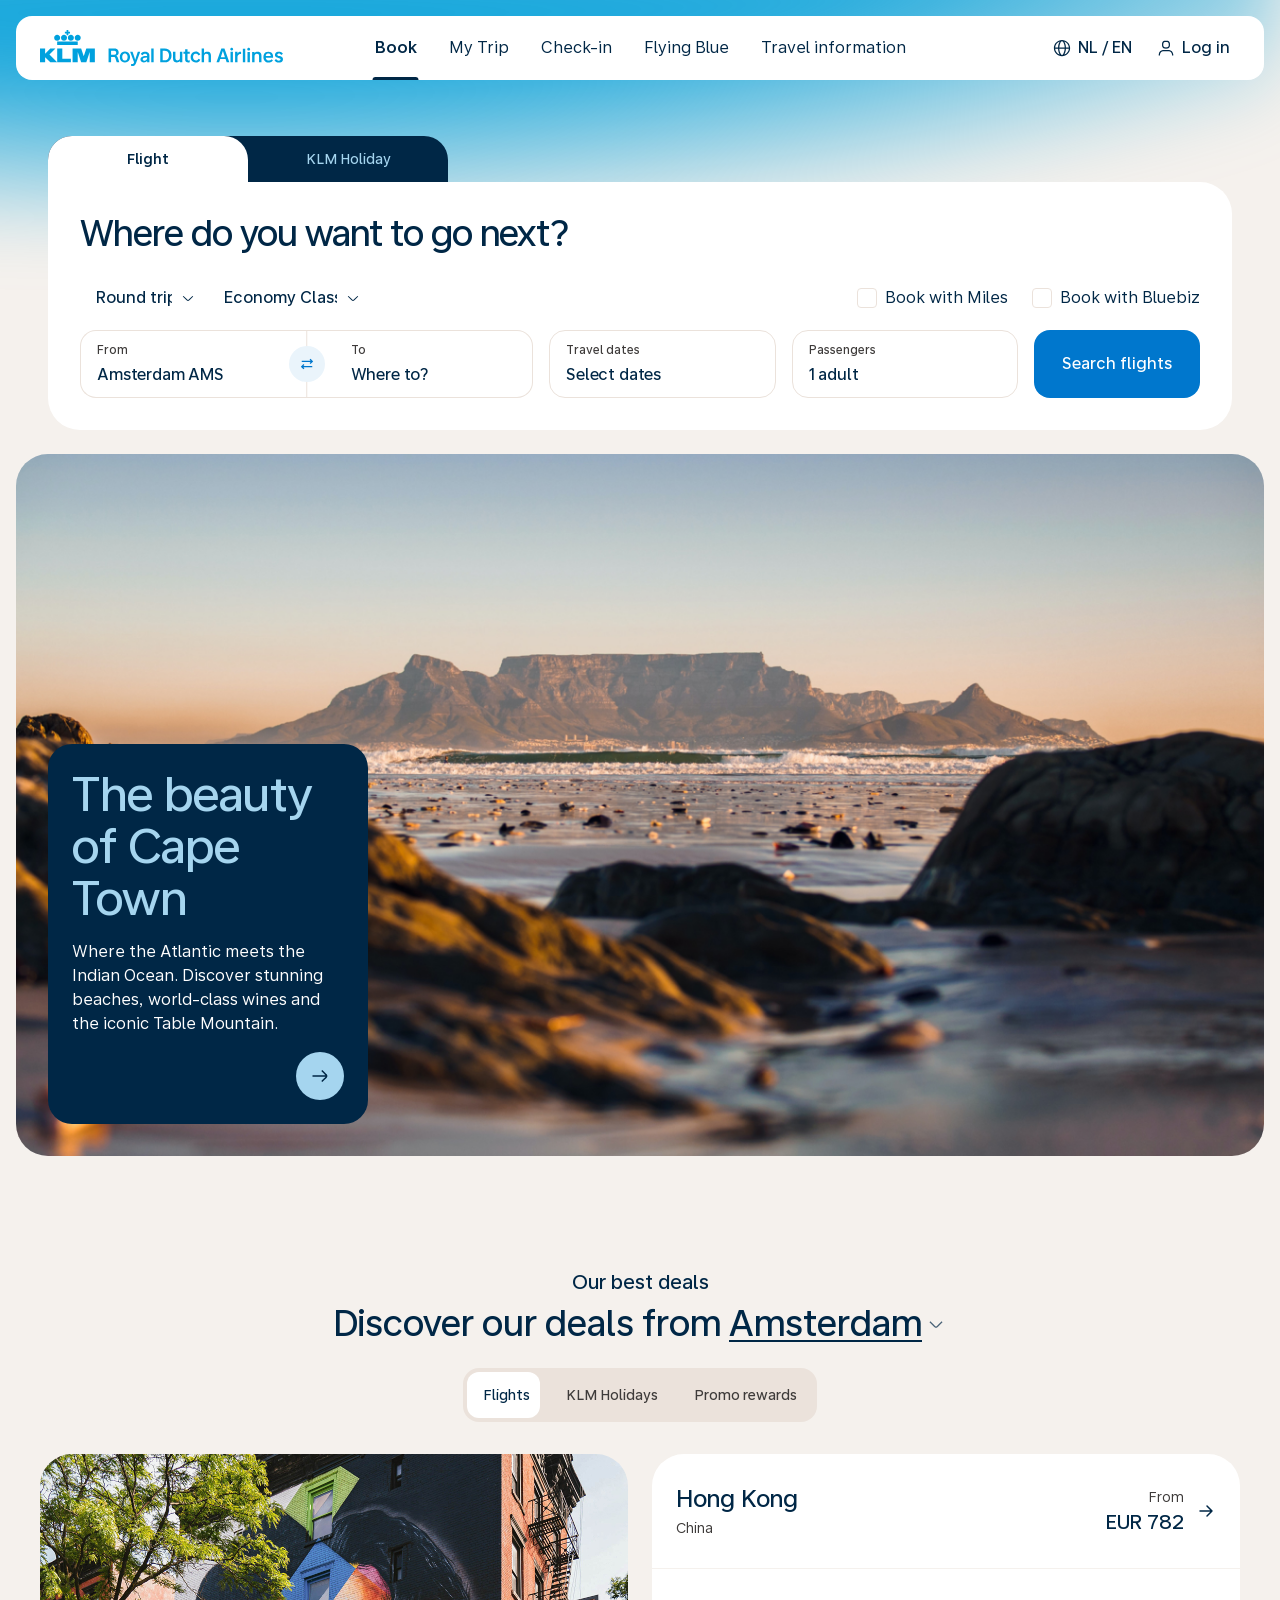
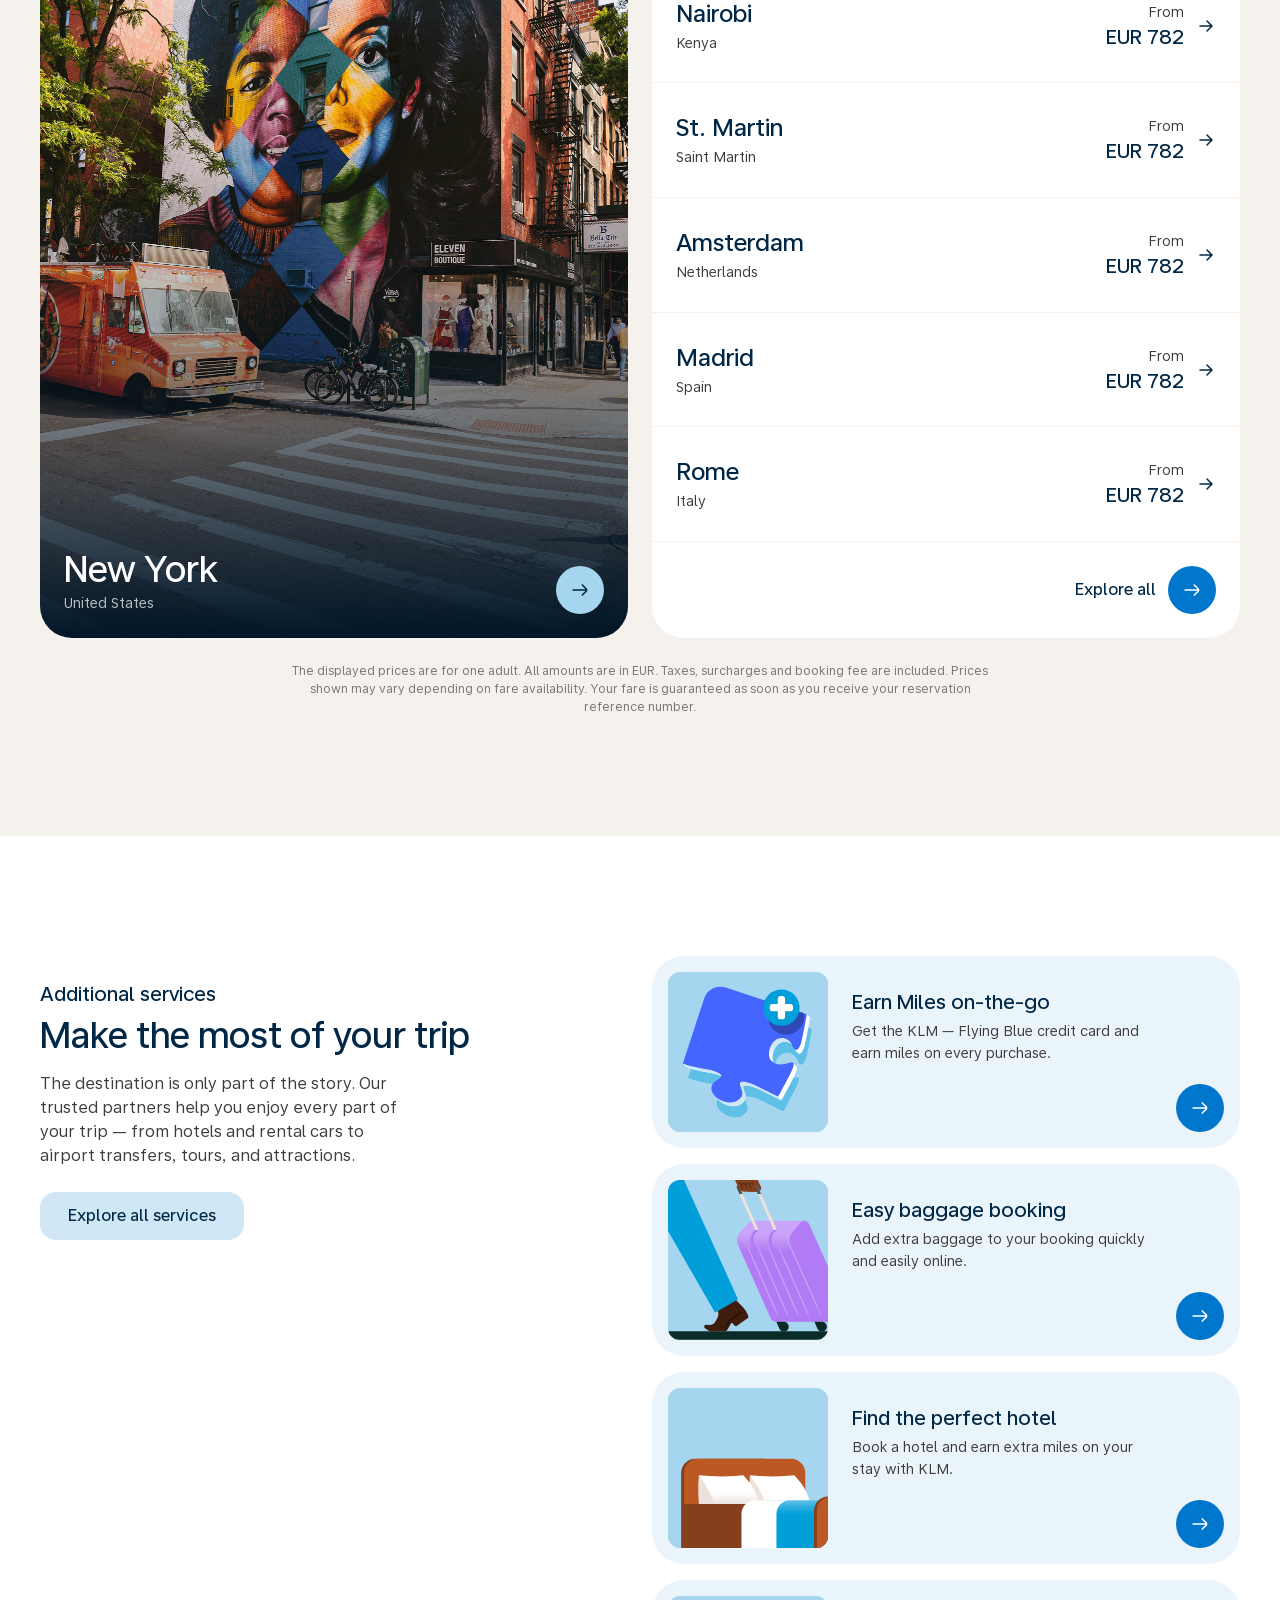
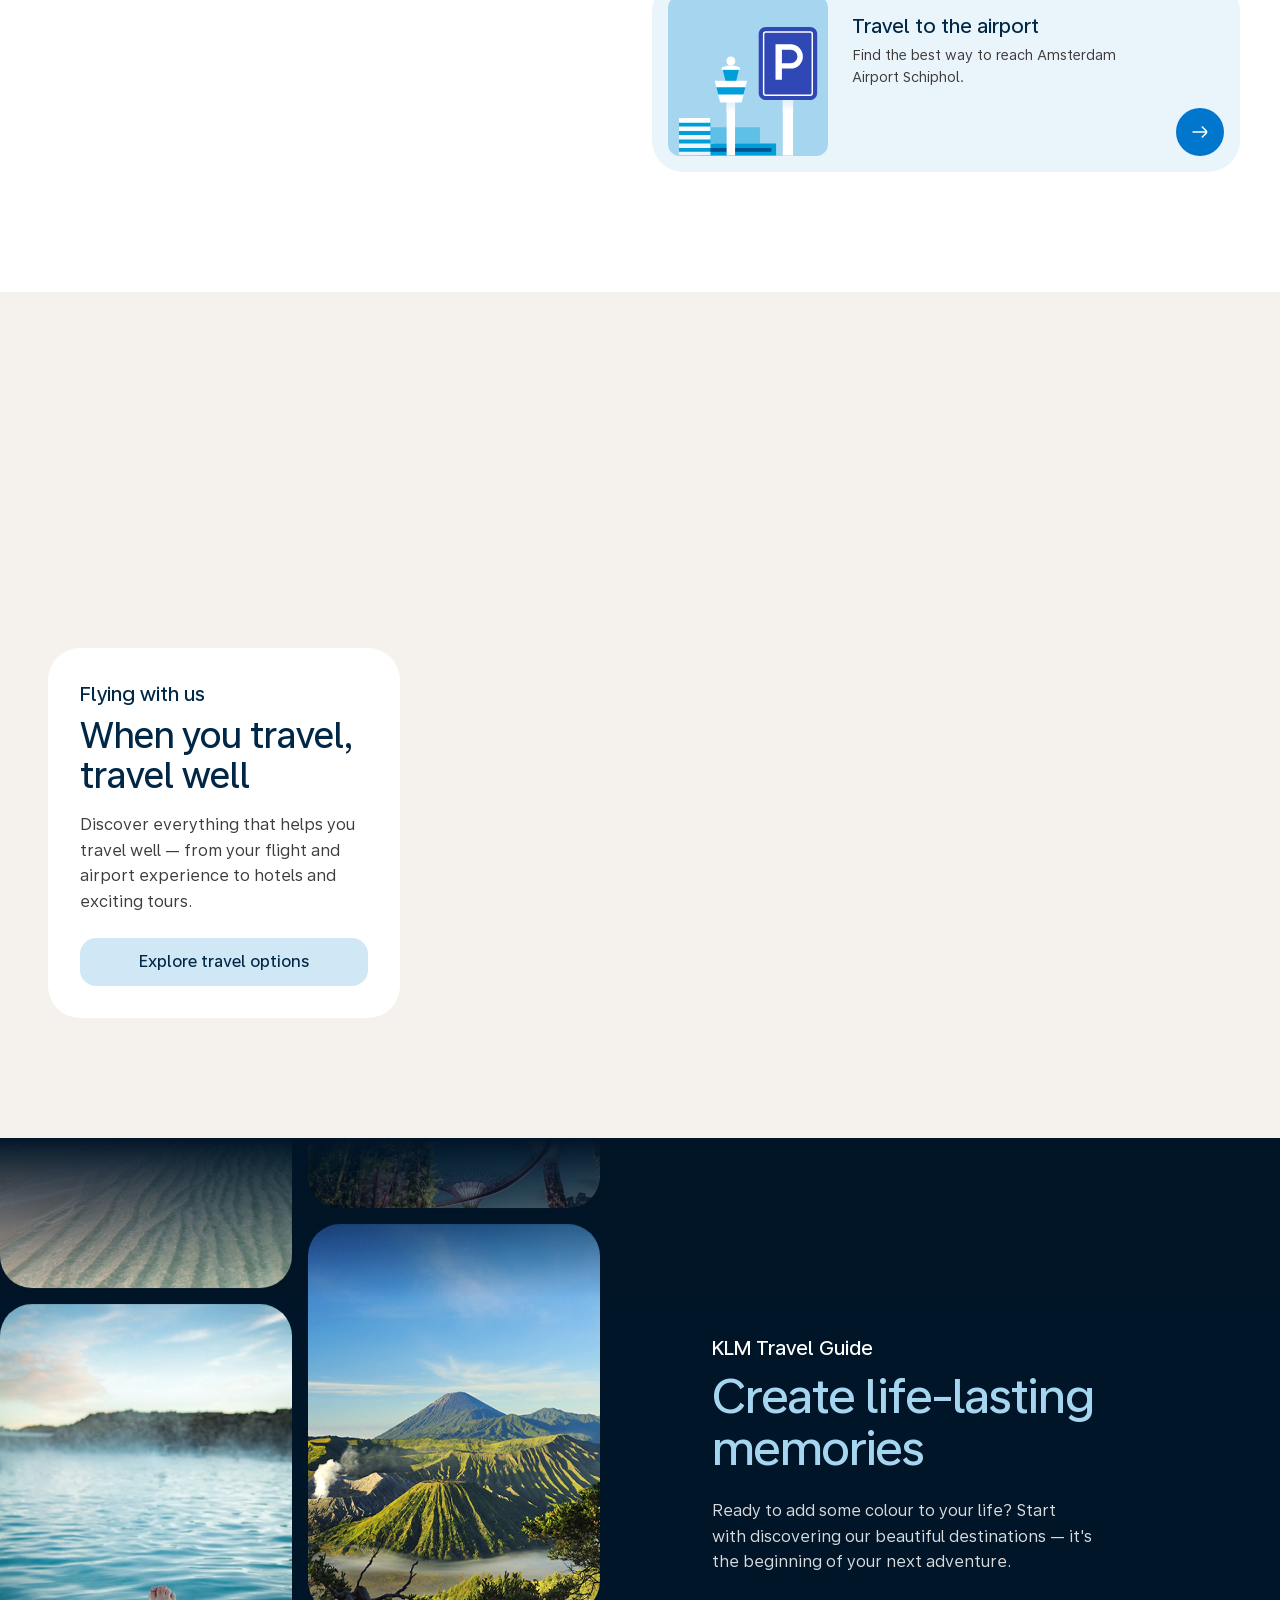
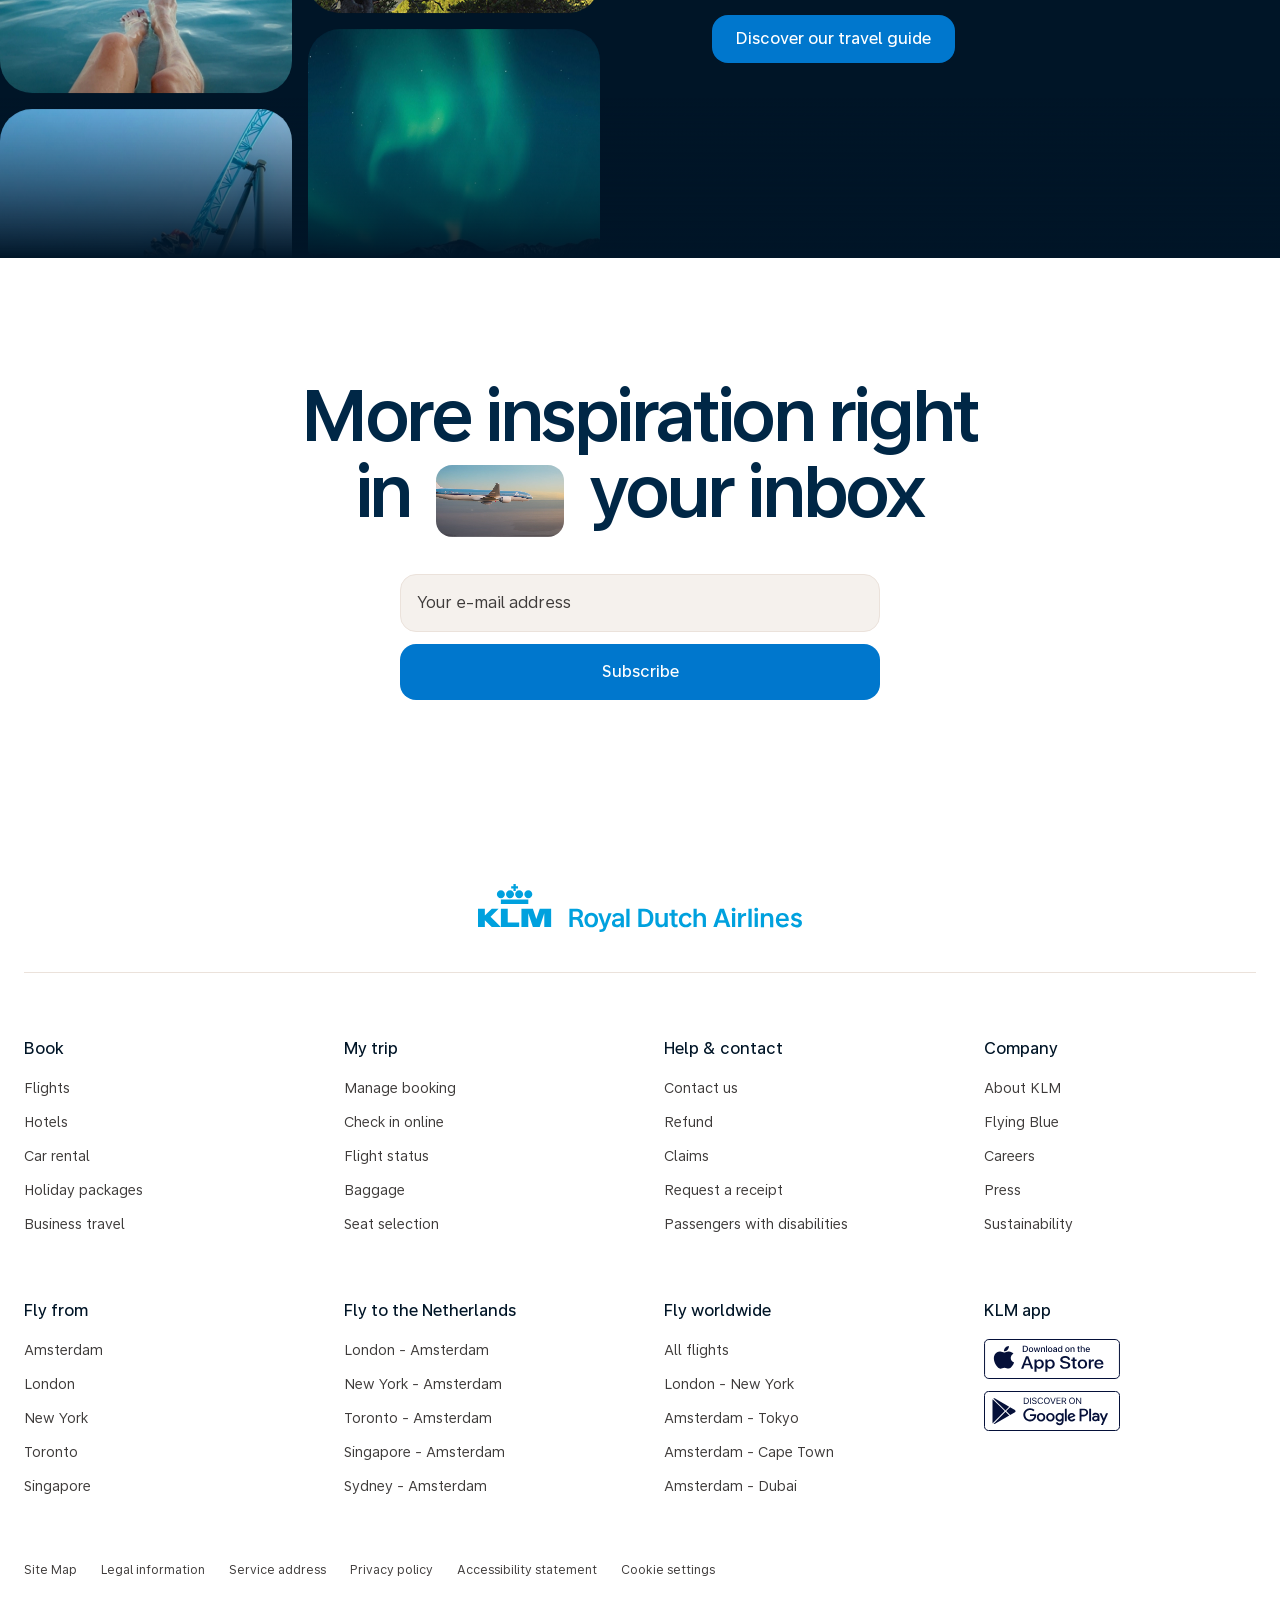
==== index.html @ 2bfa856c "Fix mirror span off-screen, footer blue-400 bottom border - Mirror span: add top:0 left:-9999px to p" ====
<!DOCTYPE html>
<html lang="en">
<head>
  <meta charset="UTF-8" />
  <meta name="viewport" content="width=device-width, initial-scale=1.0" />
  <title>KLM Royal Dutch Airlines — Official Site</title>
  <link rel="icon" type="image/svg+xml" href="assets/logo/logo-full.svg" />
  <link rel="stylesheet" href="brand.css" />
  <style>

    /* ─── Reset & base ──────────────────────────────── */

    *, *::before, *::after { box-sizing: border-box; margin: 0; padding: 0; }

    html { scroll-behavior: auto; }

    body {
      font-family: var(--font-text);
      background: var(--bg-default);
      color: var(--text-default);
      -webkit-font-smoothing: antialiased;
      overflow-x: hidden;
      opacity: 0;
      animation: body-in 0.4s cubic-bezier(0.16, 1, 0.3, 1) 0.1s forwards;
    }

    @keyframes body-in {
      from { opacity: 0; }
      to   { opacity: 1; }
    }

    img { display: block; max-width: 100%; }
    a   { color: inherit; text-decoration: none; }
    button { cursor: pointer; font-family: inherit; border: none; background: none; }
    ul { list-style: none; }

    /* ─── Motion tokens ────────────────────────────── */

    :root {
      --ease-expo:   cubic-bezier(0.16, 1, 0.3, 1);
      --ease-spring: cubic-bezier(0.34, 1.56, 0.64, 1);
      --ease-swift:  cubic-bezier(0.32, 0.72, 0, 1);
      /* Tokens not yet in brand.css cache */
      --radius-8: 8px;
      --surface-selected: var(--blue-800);
      --highlighted-title: var(--blue-200); /* brand.css cached stale value */
      --surface-action-alternative: var(--blue-100); /* = #D0E7F6 */
    }

    /* ─── Global corner shape ──────────────────────── */
    *, *::before, *::after {
      corner-shape: squircle;
    }

    /* ─── Sky gradient ─────────────────────────────── */

    body {
      position: relative;
    }

    .sky-gradient {
      background: radial-gradient(
        93.34% 152.28% at 32.08% -46.12%,
        #009FDA 0%,
        #009FDAdb 61.01%,
        #009FDA00 100%
      );
      -webkit-filter: blur(32px);
      filter: blur(32px);
      height: 289px;
      left: 40%;
      position: absolute;
      top: -60px;
      transform: translateX(-50%);
      width: 120vw;
      z-index: 0;
      pointer-events: none;
    }

    @media (max-width: 767px) {
      .sky-gradient {
        background: radial-gradient(
          94.13% 153.12% at 32.72% -46.96%,
          #009FDA 0%,
          #009FDAdb 61.01%,
          #009FDA00 100%
        );
        left: -12vw;
        top: -98px;
        width: 130vw;
        transform: none;
      }
    }

    /* ─── Navigation ───────────────────────────────── */

    .nav {
      position: fixed;
      top: 0;
      left: 0;
      right: 0;
      z-index: 100;
      padding: var(--space-16);
      pointer-events: none;
      transition: padding 0.5s var(--ease-expo);
    }

    .nav__pill {
      display: flex;
      align-items: stretch;
      background: var(--neutral-0);
      border-radius: var(--radius-16);
      padding: 0 var(--space-24);
      height: 64px;
      width: 100%;
      pointer-events: all;
      transition:
        border-radius  0.5s var(--ease-expo),
        padding        0.5s var(--ease-expo);
      transform: translateY(-8px);
      opacity: 0;
      animation: nav-in 1.15s var(--ease-expo) 0.2s forwards;
    }

    @keyframes nav-in {
      to { transform: translateY(0); opacity: 1; }
    }

    .nav--scrolled { padding: 0; }

    .nav--scrolled .nav__pill {
      border-radius: 0;
    }

    .nav__logo {
      display: flex;
      align-items: center;
      flex-shrink: 0;
      margin-right: var(--space-32);
    }

    .nav__logo img { height: 36px; width: auto; }

    .nav__links {
      display: flex;
      align-items: stretch;
      flex: 1;
      height: 100%;
    }

    @media (min-width: 1280px) {
      .nav__pill {
        position: relative;
      }
      .nav__links {
        position: absolute;
        left: 50%;
        transform: translateX(-50%);
        flex: unset;
        height: 100%;
      }
    }

    .nav__links > li {
      display: flex;
      align-items: stretch;
    }

    .nav__link {
      display: flex;
      align-items: center;
      padding: 0 16px;
      color: var(--text-default);
      font-family: var(--font-text);
      font-weight: 400;
      position: relative;
      white-space: nowrap;
      transition: color 0.15s;
    }

    .nav__link:hover { color: color-mix(in srgb, var(--text-default) 65%, transparent); }
    .nav__link--active:hover { opacity: 1; cursor: default; }

    .nav__link--active { font-weight: 700; }

    .nav__link--active::after {
      content: '';
      position: absolute;
      bottom: 0;
      left: 14px;
      right: 14px;
      height: 3px;
      background: var(--text-default);
      border-radius: var(--radius-12) var(--radius-12) 0 0;
    }

    .nav__actions {
      display: flex;
      align-items: center;
      gap: var(--space-4);
      margin-left: auto;
      flex-shrink: 0;
    }

    .nav__meta,
    .nav__cta {
      display: flex;
      align-items: center;
      gap: 6px;
      padding: 8px 10px;
      color: var(--text-default);
      border-radius: var(--radius-12);
      transition: background 0.15s;
      white-space: nowrap;
      font-family: var(--font-text);
    }

    .nav__meta:hover { background: var(--surface-highlight); }
    .nav__cta { cursor: pointer; border: none; background: none; }
    .nav__cta:hover,
    .nav__account.is-open .nav__cta { background: var(--surface-highlight); }

    .nav__icon-btn {
      display: flex;
      align-items: center;
      justify-content: center;
      width: 40px;
      height: 40px;
      color: var(--text-default);
      border-radius: var(--radius-12);
      border: none;
      background: none;
      cursor: pointer;
      flex-shrink: 0;
      transition: background 0.15s;
    }

    .nav__icon-btn:hover { background: var(--surface-highlight); }

    .nav__icon-btn img,
    .nav__meta img,
    .nav__cta img { width: 20px; height: 20px; flex-shrink: 0; }

    /* ─── Account dropdown ──────────────────────────── */

    .nav__account { position: relative; }

    .nav__account-dropdown {
      position: absolute;
      top: calc(100% + 8px);
      right: 0;
      width: 280px;
      background: var(--neutral-0);
      border-radius: var(--radius-16);
      border: 1.5px solid color-mix(in srgb, var(--blue-900) 8%, transparent);
      box-shadow: none;
      z-index: 200;
      overflow: hidden;
      opacity: 0;
      transform: translateY(-6px) scale(0.97);
      transform-origin: top right;
      pointer-events: none;
      transition: opacity 0.2s ease-out, transform 0.32s var(--ease-expo);
    }

    .nav__account.is-open .nav__account-dropdown {
      opacity: 1;
      transform: translateY(0) scale(1);
      pointer-events: auto;
    }

    .nav__account-list {
      list-style: none;
      padding: var(--space-8) 0;
      margin: 0;
    }

    .nav__account-link {
      display: block;
      padding: 11px var(--space-24);
      color: var(--text-default);
      text-decoration: none;
      font-family: var(--font-text);
      opacity: 0;
      transform: translateY(6px);
      transition: opacity 0.22s ease-out, transform 0.32s var(--ease-expo), color 0.15s, background 0.15s;
    }

    .nav__account-link:hover {
      color: var(--colour-active);
      background: var(--surface-highlight);
    }

    .nav__account.is-open .nav__account-list li:nth-child(1) .nav__account-link { opacity: 1; transform: none; transition-delay: 0.04s; }
    .nav__account.is-open .nav__account-list li:nth-child(2) .nav__account-link { opacity: 1; transform: none; transition-delay: 0.07s; }
    .nav__account.is-open .nav__account-list li:nth-child(3) .nav__account-link { opacity: 1; transform: none; transition-delay: 0.10s; }
    .nav__account.is-open .nav__account-list li:nth-child(4) .nav__account-link { opacity: 1; transform: none; transition-delay: 0.13s; }

    .nav__account-actions {
      padding: var(--space-16) var(--space-24) var(--space-24);
      border-top: 1.5px solid var(--divider-light);
      display: flex;
      flex-direction: column;
      gap: var(--space-12);
      opacity: 0;
      transform: translateY(6px);
      transition: opacity 0.22s ease-out 0.16s, transform 0.32s var(--ease-expo) 0.16s;
    }

    .nav__account.is-open .nav__account-actions {
      opacity: 1;
      transform: none;
    }

    .nav__account-actions .btn--primary { width: 100%; justify-content: center; }

    .nav__account-signup {
      color: var(--text-alternative);
      text-align: center;
      font-family: var(--font-text);
    }

    .nav__account-signup-link {
      display: inline-flex;
      align-items: center;
      gap: 4px;
      color: var(--colour-active);
      text-decoration: underline;
      text-underline-offset: 2px;
      transition: opacity 0.15s;
    }

    .nav__account-signup-link:hover { opacity: 0.7; }

    /* ─── Hamburger & mobile menu ──────────────────── */

    .nav__hamburger {
      display: none;
      flex-direction: column;
      align-items: center;
      justify-content: center;
      gap: 5px;
      width: 36px;
      height: 36px;
      border-radius: var(--radius-12);
      padding: 0;
      flex-shrink: 0;
      background: transparent;
      border: none;
      cursor: pointer;
      transition: background 0.2s;
      margin-left: 4px;
    }

    .nav__hamburger:hover { background: var(--surface-highlight); }

    .nav__hamburger-line {
      display: block;
      width: 18px;
      height: 1.5px;
      background: var(--text-default);
      border-radius: 1px;
      transform-origin: center;
      transition: transform 0.35s var(--ease-expo), opacity 0.2s;
    }

    .nav__hamburger.is-open .nav__hamburger-line:first-child {
      transform: translateY(3.25px) rotate(45deg);
    }
    .nav__hamburger.is-open .nav__hamburger-line:last-child {
      transform: translateY(-3.25px) rotate(-45deg);
    }

    .mobile-menu {
      position: fixed;
      inset: 0;
      z-index: 99;
      background: linear-gradient(155deg, var(--blue-700) 0%, var(--blue-900) 80%);
      padding: 72px var(--space-24) var(--space-40);
      display: flex;
      flex-direction: column;
      opacity: 0;
      transform: translateY(-8px);
      pointer-events: none;
      transition: opacity 0.3s var(--ease-expo), transform 0.3s var(--ease-expo);
    }

    .mobile-menu.is-open {
      opacity: 1;
      transform: translateY(0);
      pointer-events: all;
    }

    .mobile-menu__links {
      flex: 1;
      display: flex;
      flex-direction: column;
      justify-content: center;
      gap: 0;
    }

    .mobile-menu__link {
      display: flex;
      align-items: center;
      justify-content: space-between;
      padding: 20px 0;
      border-bottom: 1.5px solid color-mix(in srgb, var(--neutral-0) 10%, transparent);
      color: var(--text-contrast);
      font-family: var(--font-display);
      font-size: var(--headline-m-size);
      line-height: var(--headline-m-lh);
      font-weight: 500;
      opacity: 0;
      transform: translateY(12px);
      transition:
        opacity 0.4s var(--ease-expo),
        transform 0.4s var(--ease-expo),
        color 0.15s;
      transition-delay: var(--d, 0s);
    }

    .mobile-menu__link svg { width: 20px; height: 20px; color: var(--neutral-0); flex-shrink: 0; }

    .mobile-menu.is-open .mobile-menu__link {
      opacity: 1;
      transform: translateY(0);
    }

    .mobile-menu__link:hover { color: color-mix(in srgb, var(--neutral-0) 70%, transparent); }

    .mobile-menu__footer {
      display: flex;
      align-items: center;
      padding-top: var(--space-24);
      border-top: 1.5px solid color-mix(in srgb, var(--neutral-0) 10%, transparent);
      opacity: 0;
      transition: opacity 0.35s var(--ease-expo) 0.32s;
    }

    .mobile-menu.is-open .mobile-menu__footer { opacity: 1; }

    .mobile-menu__lang {
      display: flex;
      align-items: center;
      gap: 8px;
      color: var(--text-contrast);
      font-family: var(--font-text);
      font-size: var(--body-m-size);
      line-height: var(--body-m-lh);
      font-weight: 500;
    }

    @media (max-width: 959px) {
      .nav { padding: 0; }
      .nav__pill {
        border-radius: 0;
        box-shadow: none;
        padding: 0 8px 0 16px;
      }
      .nav__links { display: none; }
      .nav__hamburger { display: flex; }
      .nav__meta { display: none; }
      .nav__cta span { display: none; }
      .nav__cta { padding: 8px; gap: 0; }
      .nav__actions { gap: 4px; }
      .nav__hamburger { margin-left: 0; }
    }

    /* ─── Nav: two-row layout (960–1279px) ────────── */

    @media (min-width: 960px) and (max-width: 1279px) {
      .nav__pill {
        flex-wrap: wrap;
        height: auto;
        padding: var(--space-8) var(--space-24) 0;
        row-gap: 0;
      }
      .nav__logo { order: 1; height: 48px; }
      .nav__actions { order: 2; height: 48px; }
      .nav__links {
        order: 3;
        flex-basis: 100%;
        height: 56px;
      }
      .nav__link { padding: var(--space-8) 16px; }
    }

    /* ─── Scroll reveal system ──────────────────────── */

    .reveal {
      transition:
        opacity  0.9s var(--ease-expo),
        transform 0.9s var(--ease-expo),
        filter   0.6s var(--ease-expo);
      transition-delay: var(--d, 0s);
      will-change: transform, opacity;
    }

    .reveal.is-visible {
      opacity: 1;
      transform: translateY(0);
      filter: blur(0);
    }

    @media (prefers-reduced-motion: no-preference) {
      .reveal:not(.is-visible) {
        opacity: 0;
        transform: translateY(32px);
        filter: blur(4px);
      }
    }

    /* ─── Search hero section ───────────────────────── */
    /* Nav is 64px tall + 16px top padding = 80px to bottom of pill.
       Desktop: 56px gap below nav → total offset = 136px.
       Mobile:  nav has no padding (full-width, flush), so just 64px.        */

    .search-hero {
      padding-top: 136px;   /* nav bottom (80px) + 56px gap */
      padding-bottom: 0;
      padding-left: 48px;
      padding-right: 48px;
    }

    .search-hero__inner {
      max-width: 1320px;
      margin: 0 auto;
    }

    @media (min-width: 960px) and (max-width: 1279px) {
      .search-hero {
        padding-top: 160px;  /* 2-row nav (136px) + 24px gap */
        padding-left: var(--space-16);
        padding-right: var(--space-16);
      }
    }

    @media (max-width: 959px) {
      .search-hero {
        padding-top: calc(64px + var(--space-16));  /* mobile nav height + 16px gap */
        padding-bottom: 0;
        padding-left: var(--space-16);
        padding-right: var(--space-16);
      }
    }

    /* ─── Search widget ─────────────────────────────── */

    .search {
      background: var(--neutral-0);
      border-radius: var(--radius-32);
      padding: var(--space-32) var(--space-32) var(--space-32);
      width: 100%;
      opacity: 0;
      transform: translateY(10px);
      animation: search-in 0.8s var(--ease-expo) 0.3s forwards;
    }

    @keyframes search-in {
      from { opacity: 0; transform: translateY(10px); }
      to   { opacity: 1; transform: translateY(0); }
    }

    .search__heading {
      color: var(--text-default);
      letter-spacing: -0.02em;
      margin-bottom: var(--space-24);
    }

    @media (max-width: 959px) {
      .search {
        border-radius: 0;
        padding: var(--space-24) var(--space-16);
      }
      .search__heading {
        font-size: var(--headline-l-size);
        line-height: var(--headline-l-lh);
      }
    }

    /* ── Pill tabs ───────────────────────────────── */

    /* ── Search top row (tabs + checkboxes) ────── */
    .search__top {
      display: flex;
      align-items: center;
      justify-content: space-between;
      margin-bottom: var(--space-24);
    }

    /* ── Booking option checkboxes ──────────────── */
    .search__options {
      display: flex;
      align-items: center;
      gap: var(--space-24);
    }

    /* Mobile version hidden on desktop */
    .search__options--mobile { display: none; }

    .search__checkbox-label {
      display: flex;
      align-items: center;
      gap: var(--space-8);
      cursor: pointer;
      font-family: var(--font-text);
      font-size: var(--body-m-size);
      line-height: var(--body-m-lh);
      font-weight: 400;
      color: var(--text-default);
      user-select: none;
      white-space: nowrap;
    }

    .search__checkbox-wrap {
      position: relative;
      display: flex;
      align-items: center;
      justify-content: center;
      width: 20px;
      height: 20px;
      flex-shrink: 0;
    }

    .search__checkbox {
      position: absolute;
      inset: 0;
      opacity: 0;
      cursor: pointer;
      width: 100%;
      height: 100%;
      margin: 0;
      z-index: 1;
    }

    .search__checkbox-box {
      display: block;
      width: 20px;
      height: 20px;
      border-radius: 4px;
      border: 1.5px solid var(--border-default);
      background: transparent;
      transition: border-color 0.15s var(--ease-expo), background 0.15s var(--ease-expo);
      pointer-events: none;
    }

    .search__checkbox:hover + .search__checkbox-box {
      border-color: var(--border-contrast);
    }

    .search__checkbox:checked + .search__checkbox-box {
      background: var(--colour-active);
      border-color: var(--colour-active);
      background-image: url("data:image/svg+xml,%3Csvg viewBox='0 0 12 10' fill='none' xmlns='http://www.w3.org/2000/svg'%3E%3Cpath d='M1 5l3.5 3.5L11 1' stroke='white' stroke-width='1.5' stroke-linecap='round' stroke-linejoin='round'/%3E%3C/svg%3E");
      background-repeat: no-repeat;
      background-position: center;
      background-size: 12px 10px;
    }

    .search__tabs {
      display: flex;
      gap: var(--space-4);
      background: var(--bg-default);
      border-radius: var(--radius-16);
      padding: 4px;
      width: fit-content;
      position: relative;
    }

    /* Sliding indicator — positioned by JS */
    .search__tabs-indicator {
      position: absolute;
      top: 4px;
      left: 0;
      height: calc(100% - 8px);
      border-radius: var(--radius-12);
      background: var(--surface-selected);
      pointer-events: none;
      transition: transform 0.35s var(--ease-expo), width 0.35s var(--ease-expo);
      will-change: transform, width;
    }

    .search__tab {
      display: inline-flex;
      align-items: center;
      padding: var(--space-12) var(--space-16);
      border-radius: var(--radius-12);
      font-family: var(--font-text);
      font-size: var(--body-s-size);
      line-height: var(--body-s-lh);
      font-weight: 500;
      color: var(--text-alternative);
      background: transparent;
      border: none;
      cursor: pointer;
      position: relative; /* sits above indicator */
      z-index: 1;
      transition: color 0.25s var(--ease-expo);
      white-space: nowrap;
    }

    .search__tab--active {
      color: var(--text-contrast);
    }

    .search__tab:not(.search__tab--active):hover {
      color: var(--text-default);
    }

    /* ── Fields row ──────────────────────────────── */

    .search__fields {
      display: grid;
      /* Route group | Travel class | Travel dates | Button */
      grid-template-columns: 2fr 1fr 1fr auto;
      gap: var(--space-16);
      align-items: stretch;
    }

    /* ── From / To route group ─────────────────────── */
    .search__route {
      position: relative;
      display: flex;
      align-items: stretch;
    }

    .search__field {
      display: flex;
      flex-direction: column;
      justify-content: center;
      gap: 4px;
      padding: 10px var(--space-16);
      border: 1.5px solid var(--border-default);
      border-radius: var(--radius-16);
      cursor: pointer;
      transition: border-color 0.2s var(--ease-expo);
      flex: 1;
      min-width: 0;
    }

    /* From field — radius on left only, no right border */
    .search__field--from {
      border-radius: var(--radius-16) 0 0 var(--radius-16);
      border-right: none;
      padding-right: 44px;
    }

    /* To field — radius on right only, no left border */
    .search__field--to {
      border-radius: 0 var(--radius-16) var(--radius-16) 0;
      border-left: none;
      padding-left: 44px;
    }

    /* Single divider between From and To */
    .search__route::after {
      content: '';
      position: absolute;
      left: 50%;
      top: 0;
      bottom: 0;
      width: 1.5px;
      background: var(--border-default);
      transform: translateX(-50%);
      pointer-events: none;
      z-index: 1;
      transition: background 0.15s var(--ease-expo);
    }

    /* Divider follows hover border colour */
    .search__route:has(.search__field:hover)::after {
      background: var(--border-contrast);
    }

    .search__field:hover {
      border-color: var(--border-contrast);
    }

    .search__field:focus-within,
    .search__field:focus {
      outline: none;
      border-color: var(--border-active);
    }

    /* is-active needs to beat :hover specificity (0,2,1) */
    .search__fields .search__field.is-active {
      outline: none;
      border-color: var(--border-active);
    }

    /* Restore the hidden adjacent border when active, so all 4 sides turn blue */
    .search__fields .search__field--from.is-active {
      border-right: 1.5px solid var(--border-active);
    }
    .search__fields .search__field--to.is-active {
      border-left: 1.5px solid var(--border-active);
    }

    /* Hide the single divider line while a field is active */
    .search__route:has(.is-active)::after {
      display: none;
    }

    .search__label {
      color: var(--text-alternative);
      font-family: var(--font-text);
      font-size: var(--label-m-size);
      line-height: var(--label-m-lh);
      font-weight: 500;
    }

    .search__value {
      color: var(--text-default);
      font-family: var(--font-text);
      font-size: var(--body-m-size);
      line-height: var(--body-m-lh);
      font-weight: 500;
      letter-spacing: -0.01em;
      white-space: nowrap;
      overflow: hidden;
      text-overflow: ellipsis;
    }

    /* Swap button — absolutely centred at the From/To seam */
    .search__swap {
      position: absolute;
      left: 50%;
      top: 50%;
      transform: translate(-50%, -50%);
      z-index: 2;
      width: 36px;
      height: 36px;
      border-radius: 9999px;
      corner-shape: round;
      background: var(--surface-highlight);
      border: none;
      display: flex;
      align-items: center;
      justify-content: center;
      flex-shrink: 0;
      transition: background 0.2s;
    }

    .search__swap:hover { background: var(--surface-highlight-emphasis); }

    .search__swap svg {
      width: 14px;
      height: 14px;
      color: var(--colour-active);
      transition: transform 0.7s cubic-bezier(0.33, 1, 0.68, 1);
    }

    .search__swap:hover svg { transform: rotate(180deg); }

    /* ── Search button ───────────────────────────── */

    .btn--search-klm {
      display: inline-flex;
      align-items: center;
      justify-content: center;
      gap: var(--space-8);
      padding: 0 var(--space-28, 28px);
      height: 100%;
      background: var(--colour-active);
      color: var(--neutral-0);
      border-radius: var(--radius-16);
      font-family: var(--font-text);
      font-size: var(--body-m-size);
      line-height: var(--body-m-lh);
      font-weight: 500;
      border: none;
      cursor: pointer;
      white-space: nowrap;
      align-self: stretch;
      flex-shrink: 0;
      transition: background 0.2s var(--ease-expo), transform 0.15s;
    }

    .btn--search-klm:hover {
      background: var(--blue-600);
    }

    .btn--alternative {
      background: var(--surface-action-alternative);
      color: var(--text-default);
    }

    @media (hover: hover) and (pointer: fine) {
      .btn--alternative:hover { background: var(--surface-action-alternative); filter: brightness(0.95); }
    }

    @media (hover: hover) and (pointer: fine) {
      .btn--search-klm:active { transform: scale(0.98); }
    }

    /* ─── Responsive: search ────────────────────────── */
    /* Below 720px — single column, all fields stacked vertically.
       Above 720px — single row (all fields + button in one line).
       No intermediate two-row layout. Same pattern as Air France.            */

    @media (max-width: 959px) {
      .search__fields {
        grid-template-columns: 1fr;
      }

      /* Route group stacks vertically with same gap as other fields */
      .search__route {
        flex-direction: column;
        gap: var(--space-16);
      }

      /* Restore full radii, borders and normal padding on mobile */
      .search__field--from,
      .search__field--to {
        border-radius: var(--radius-16);
        border: 1.5px solid var(--border-default);
        padding: 10px var(--space-16);
      }

      /* Hide the divider line on mobile */
      .search__route::after { display: none; }

      /* Hide swap on mobile */
      .search__swap { display: none; }

      /* Button fills the full card width when stacked */
      .btn--search-klm {
        min-height: 52px;
        width: 100%;
      }

      /* Hide desktop checkboxes, show mobile ones */
      .search__top .search__options { display: none; }
      .search__options--mobile {
        display: flex;
        flex-wrap: wrap;
        gap: var(--space-16) var(--space-24);
        padding-top: var(--space-16);
      }
    }

    /* ─── Image block ───────────────────────────────── */

    .image-block {
      padding: 0 48px var(--space-56);
      margin-top: var(--space-24);
      opacity: 0;
      animation: search-in 0.8s var(--ease-expo) 0.55s forwards;
    }

    .image-block__inner {
      max-width: 1320px;
      margin: 0 auto;
    }

    /* 960–1319px: match nav/search edge spacing */
    @media (min-width: 960px) and (max-width: 1319px) {
      .image-block {
        padding-left: var(--space-16);
        padding-right: var(--space-16);
      }
    }

    /* Mobile */
    @media (max-width: 959px) {
      .image-block {
        padding: 0 var(--space-16) var(--space-32);
      }
    }

    .image-block__card {
      position: relative;
      border-radius: var(--radius-32);
      overflow: hidden;
    }

    @media (max-width: 959px) {
      .image-block__card {
        border-radius: var(--radius-32);
        overflow: visible;
        display: flex;
        flex-direction: column;
      }
    }

    @keyframes img-breathe {
      0%, 100% { transform: scale(1); }
      50%       { transform: scale(1.04); }
    }

    .image-block__img {
      display: block;
      width: 100%;
      aspect-ratio: 16 / 9;
      object-fit: cover;
      animation: img-breathe 12s ease-in-out infinite;
      transform-origin: center center;
    }

    @media (prefers-reduced-motion: reduce) {
      .image-block__img { animation: none; }
    }

    @media (max-width: 959px) {
      .image-block__img {
        border-radius: var(--radius-32);
        flex-shrink: 0;
        aspect-ratio: 4 / 3;
      }
    }

    @media (min-width: 720px) and (max-width: 959px) {
      .image-block__img {
        aspect-ratio: 16 / 9;
      }
    }

    .image-block__content {
      position: absolute;
      bottom: var(--space-32);
      left: var(--space-32);
      background: var(--surface-contrast);
      border-radius: var(--radius-24);
      padding: var(--space-24);
      padding-bottom: calc(var(--space-24) + 48px + var(--space-16));
      max-width: 320px;
      display: flex;
      flex-direction: column;
      gap: var(--space-16);
      cursor: pointer;
    }

    @media (max-width: 959px) {
      .image-block__content {
        position: relative;
        left: auto;
        right: auto;
        bottom: auto;
        max-width: none;
        border-radius: var(--radius-24);
        margin-top: -96px;
        margin-left: var(--space-16);
        margin-right: var(--space-16);
        z-index: 1;
      }
    }

    .image-block__label {
      font-family: var(--font-display);
      font-size: var(--headline-s-size);
      line-height: var(--headline-s-lh);
      font-weight: 500;
      color: var(--text-contrast);
      opacity: 0.7;
    }

    .image-block__title {
      font-family: var(--font-display);
      font-size: var(--headline-xl-size);
      line-height: var(--headline-xl-lh);
      font-weight: 500;
      color: var(--highlighted-title);
    }

    .image-block__body {
      font-family: var(--font-text);
      font-size: var(--body-m-size);
      line-height: var(--body-m-lh);
      font-weight: 400;
      color: var(--text-contrast);
    }

    .image-block__cta {
      position: absolute;
      bottom: var(--space-24);
      right: var(--space-24);
      display: inline-flex;
      align-items: center;
      justify-content: center;
      width: 48px;
      height: 48px;
      border-radius: 9999px;
      corner-shape: round;
      background: var(--blue-200);
      border: none;
      padding: 0;
      cursor: pointer;
      flex-shrink: 0;
      overflow: hidden;
      transition: background 0.2s var(--ease-expo), transform 0.2s var(--ease-expo);
    }

    .image-block__cta:active {
      transform: scale(0.96);
    }

    /* ─── Latest offering section ───────────────────── */

    .offerings {
      padding: var(--space-56) 48px var(--space-xl-section);
    }

    .offerings__inner {
      max-width: 1200px;
      margin: 0 auto;
    }

    /* 960–1319px: match nav/search edge spacing */
    @media (min-width: 960px) and (max-width: 1319px) {
      .offerings { padding-left: var(--space-16); padding-right: var(--space-16); }
    }

    @media (max-width: 959px) {
      .offerings { padding-left: var(--space-16); padding-right: var(--space-16); }
    }

    .offerings__header {
      text-align: center;
      margin-bottom: var(--space-32);
      display: flex;
      flex-direction: column;
      align-items: center;
      gap: var(--space-24);
    }

    .offerings__tabs {
      background: var(--warm-grey-100);
    }

    /* ── Inline city custom select in offerings heading ── */
    .city-select {
      display: inline-flex;
      align-items: center;
      gap: 4px;
      position: relative;
      cursor: pointer;
      white-space: nowrap;
      color: var(--text-default);
      border-radius: var(--radius-8);
      transition: color 0.15s;
    }

    .city-select__label {
      font-family: var(--font-display);
      font-size: var(--headline-l-size);
      line-height: var(--headline-l-lh);
      font-weight: 500;
      text-decoration: underline;
      text-decoration-style: solid;
      text-decoration-thickness: 1.5px;
      text-underline-offset: 4px;
    }

    .city-select__chevron {
      flex-shrink: 0;
      opacity: 0.7;
      transition: transform 0.25s var(--ease-expo), opacity 0.15s;
    }

    .city-select:hover { color: var(--text-default); }
    .city-select:hover .city-select__chevron { opacity: 1; }

    .city-select[aria-expanded="true"] .city-select__chevron {
      transform: rotate(180deg);
    }

    /* Dropdown menu */
    .city-select__menu {
      display: none;
      position: absolute;
      top: calc(100% + 8px);
      left: 0;
      min-width: 180px;
      background: var(--neutral-0);
      border: 1.5px solid color-mix(in srgb, var(--blue-900) 8%, transparent);
      border-radius: var(--radius-16);
      padding: var(--space-8);
      list-style: none;
      box-shadow: none;
      z-index: 100;
      transform-origin: top left;
    }

    .city-select[aria-expanded="true"] .city-select__menu {
      display: block;
      animation: city-menu-in 0.2s var(--ease-expo) both;
    }

    @keyframes city-menu-in {
      from { opacity: 0; transform: scale(0.95) translateY(-4px); }
      to   { opacity: 1; transform: scale(1) translateY(0); }
    }

    .city-select__menu { text-align: left; }

    .city-select__option {
      font-family: var(--font-text);
      font-size: var(--body-m-size);
      line-height: var(--body-m-lh);
      font-weight: 400;
      color: var(--text-default);
      padding: var(--space-8) var(--space-12);
      border-radius: var(--radius-8);
      cursor: pointer;
      transition: background 0.12s;
    }

    .city-select__option:hover {
      background: var(--bg-alternative);
    }

    .city-select__option--selected {
      font-weight: 500;
      color: var(--colour-active);
    }
    .offerings__tabs .search__tabs-indicator {
      background: var(--neutral-0);
    }
    .offerings__tabs .search__tab--active {
      color: var(--text-default);
    }

    /* Shared eyebrow + title group */
    .section-heading {
      display: flex;
      flex-direction: column;
      gap: var(--space-8);
    }

    .offerings__eyebrow {
      display: block;
      font-family: var(--font-display);
      font-size: var(--headline-s-size);
      line-height: var(--headline-s-lh);
      font-weight: 500;
      color: var(--text-subtle);
    }

    .offerings__heading {
      color: var(--text-default);
    }

    /* 2-col grid — both columns stretch to the same height (set by the 3:4 image card) */
    .offerings__grid {
      display: grid;
      grid-template-columns: 1fr 1fr;
      gap: var(--space-24);
      align-items: stretch;
    }

    @media (max-width: 959px) {
      .offerings__grid {
        grid-template-columns: 1fr;
      }
    }

    /* Left: destination card */
    .dest-card {
      position: relative;
      border-radius: var(--radius-32);
      overflow: hidden;
      aspect-ratio: 3 / 4;
      cursor: pointer;
    }

    @media (max-width: 959px) {
      .dest-card { aspect-ratio: 4 / 3; }
    }

    .dest-card__img {
      display: block;
      width: 100%;
      height: 100%;
      object-fit: cover;
      transform: scale(1);
      transition: transform 0.75s var(--ease-expo);
    }

    @media (hover: hover) and (pointer: fine) {
      .dest-card:hover .dest-card__img {
        transform: scale(1.025);
      }
    }

    @media (prefers-reduced-motion: reduce) {
      .dest-card__img { transition: none; }
    }

    /* Gradient overlay — blue-900 at the bottom, transparent above */
    .dest-card::after {
      content: '';
      position: absolute;
      inset: 0;
      background: linear-gradient(to top, var(--blue-900) 0%, transparent 60%);
      pointer-events: none;
    }

    @media (hover: hover) and (pointer: fine) {
      .dest-card:hover::after {
        background: linear-gradient(to top, var(--blue-900) 2%, transparent 60%);
      }
    }

    .dest-card__footer {
      position: absolute;
      bottom: 0;
      left: 0;
      right: 0;
      z-index: 1;
      display: flex;
      align-items: flex-end;
      justify-content: space-between;
      padding: var(--space-24);
    }

    .dest-card__label {
      display: flex;
      flex-direction: column;
      gap: 2px;
    }

    .dest-card__city {
      font-family: var(--font-display);
      font-size: var(--headline-l-size);
      line-height: var(--headline-l-lh);
      font-weight: 500; /* Medium — all display/headline styles use 500 */
      color: var(--neutral-0);
    }

    .dest-card__country {
      font-family: var(--font-text);
      font-size: var(--body-s-size);
      line-height: var(--body-s-lh);
      color: rgba(255,255,255,0.72);
    }

    .dest-card__cta {
      display: inline-flex;
      align-items: center;
      justify-content: center;
      width: 48px;
      height: 48px;
      border-radius: 9999px;
      corner-shape: round;
      background: var(--blue-200);
      border: none;
      padding: 0;
      cursor: pointer;
      flex-shrink: 0;
      overflow: hidden;
      transition: background 0.2s var(--ease-expo), transform 0.2s var(--ease-expo);
    }

    .dest-card__cta:active { transform: scale(0.96); }

    /* Right: destination list */
    .dest-list {
      display: flex;
      flex-direction: column;
      height: 100%;
      background: var(--neutral-0);
      border-radius: var(--radius-32);
      padding: 0 0 var(--space-24);
      overflow: hidden;
    }

    .dest-row {
      display: flex;
      align-items: center;
      justify-content: space-between;
      flex: 1;
      padding: 0 var(--space-24);

      border-bottom: 1.5px solid var(--border-subtle);
      cursor: pointer;
      transition: padding-left 0.4s var(--ease-expo);

    }

    @media (hover: hover) and (pointer: fine) {
      .dest-row:hover {
        padding-left: var(--space-32);
      }
    }

    @media (max-width: 959px) {
      .dest-row { padding-top: 12px; padding-bottom: 12px; }
    }

    .dest-row__info {
      display: flex;
      flex-direction: column;
      gap: 2px;
    }

    .dest-row__city {
      font-family: var(--font-display);
      font-size: var(--headline-m-size);
      line-height: var(--headline-m-lh);
      font-weight: 500; /* Medium — all display/headline styles use 500 */
      color: var(--text-default);
    }

    .dest-row__country {
      font-family: var(--font-text);
      font-size: var(--body-s-size);
      line-height: var(--body-s-lh);
      color: var(--text-alternative);
    }

    .dest-row__right {
      display: flex;
      align-items: center;
      gap: var(--space-12, 12px);
      flex-shrink: 0;
    }

    .dest-row__price-wrap {
      display: flex;
      flex-direction: column;
      align-items: flex-end;
    }

    .dest-row__from {
      font-family: var(--font-text);
      font-size: var(--body-s-size);
      line-height: var(--body-s-lh);
      font-weight: 400;
      color: var(--text-alternative);
    }

    .dest-row__price {
      font-family: var(--font-display);
      font-size: var(--headline-s-size);
      line-height: var(--headline-s-lh);
      font-weight: 500;
      color: var(--text-default);
      white-space: nowrap;
    }

    .dest-row__arrow {
      width: 20px;
      height: 20px;
      color: var(--text-subtle);
      flex-shrink: 0;
    }

    .dest-list__footer {
      display: flex;
      justify-content: flex-end;
      align-items: center;
      padding: var(--space-24) var(--space-24) 0;
      gap: var(--space-12, 12px);
      cursor: pointer;
    }

    .dest-list__explore {
      font-family: var(--font-text);
      font-size: var(--body-m-size);
      line-height: var(--body-m-lh);
      font-weight: 500;
      color: var(--text-default);
    }

    .dest-list__cta {
      display: inline-flex;
      align-items: center;
      justify-content: center;
      width: 48px;
      height: 48px;
      border-radius: 9999px;
      corner-shape: round;
      background: var(--colour-active);
      border: none;
      padding: 0;
      cursor: pointer;
      flex-shrink: 0;
      overflow: hidden;
      transition: background 0.2s var(--ease-expo), transform 0.2s var(--ease-expo);
    }

    .dest-list__cta:active { transform: scale(0.96); }

    /* ─── Services section ──────────────────────────── */

    .services {
      padding: var(--space-xl-section) 48px;
      background: var(--bg-alternative);
    }

    .services__inner {
      max-width: 1200px;
      margin: 0 auto;
      display: grid;
      grid-template-columns: 1fr 1fr;
      gap: var(--space-24);
      align-items: start;
    }

    @media (min-width: 960px) and (max-width: 1319px) {
      .services { padding-left: var(--space-16); padding-right: var(--space-16); }
    }

    @media (max-width: 959px) {
      .services { padding-left: var(--space-16); padding-right: var(--space-16); }
      .services__inner { grid-template-columns: 1fr; gap: var(--space-32); }
    }

    .services__copy {
      padding-top: var(--space-24);
      position: sticky;
      top: calc(96px + var(--space-24)); /* below nav */
    }

    @media (max-width: 959px) {
      .services__copy { position: static; padding-top: 0; }
    }

    .services__eyebrow {
      display: block;
      font-family: var(--font-display);
      font-size: var(--headline-s-size);
      line-height: var(--headline-s-lh);
      font-weight: 500;
      color: var(--text-subtle);
    }

    .services__title {
      color: var(--text-default);
    }

    .services__desc {
      font-family: var(--font-text);
      font-size: var(--body-m-size);
      line-height: var(--body-m-lh);
      color: var(--text-alternative);
      max-width: 360px;
      margin-bottom: var(--space-24);
    }

    .services__cards {
      display: flex;
      flex-direction: column;
      gap: var(--space-16);
    }

    /* Service card */
    .service-card {
      position: relative;
      background: var(--surface-highlight);
      border-radius: var(--radius-32);
      display: flex;
      align-items: flex-start;
      gap: var(--space-24);
      padding: var(--space-16);
      padding-right: calc(var(--space-16) + 48px + var(--space-16)); /* room for abs button */
      overflow: hidden;
      cursor: pointer;
    }

    .service-card__thumb {
      width: 160px;
      height: 160px;
      flex-shrink: 0;
      display: flex;
      align-items: center;
      justify-content: center;
    }

    .service-card__thumb img,
    .service-card__thumb svg {
      width: 160px;
      height: 160px;
      display: block;
      object-fit: contain;
      border-radius: 12px;
    }

    .service-card__body {
      flex: 1;
      min-width: 0;
      display: flex;
      flex-direction: column;
      gap: var(--space-4, 4px);
      padding-top: var(--space-16);
    }

    .service-card__title {
      font-family: var(--font-display);
      font-size: var(--headline-s-size);
      line-height: var(--headline-s-lh);
      font-weight: 500;
      color: var(--text-default);
    }

    .service-card__desc {
      font-family: var(--font-text);
      font-size: var(--body-s-size);
      line-height: var(--body-s-lh);
      color: var(--text-alternative);
    }

    .service-card__cta {
      position: absolute;
      bottom: var(--space-16);
      right: var(--space-16);
      display: inline-flex;
      align-items: center;
      justify-content: center;
      width: 48px;
      height: 48px;
      border-radius: 9999px;
      corner-shape: round;
      background: var(--colour-active);
      border: none;
      padding: 0;
      cursor: pointer;
      flex-shrink: 0;
      overflow: hidden;
      transition: background 0.2s var(--ease-expo), transform 0.2s var(--ease-expo);
    }

    .service-card__cta:active { transform: scale(0.96); }

    @media (hover: hover) and (pointer: fine) {
      .service-card:hover .service-card__cta .icon-btn-arrows svg:first-child {
        transform: translateX(48px) scale(0.7);
      }
      .service-card:hover .service-card__cta .icon-btn-arrows svg:last-child {
        transform: translateX(0) scale(1);
      }
    }

    /* ─── Icon button arrow animation ───────────────── */
    /* Two arrows stacked; on hover the first exits right,
       the second enters from left — orchestrated crossfade + translate */

    .icon-btn-arrows {
      position: relative;
      width: 24px;
      height: 24px;
      display: flex;
      align-items: center;
      justify-content: center;
    }

    .icon-btn-arrows svg {
      position: absolute;
      width: 24px;
      height: 24px;
      transition: transform 0.75s var(--ease-expo);
    }

    /* Arrow that starts centred and exits right */
    .icon-btn-arrows svg:first-child {
      transform: translateX(0) scale(1);
    }

    /* Arrow that starts off-left and enters to centre */
    .icon-btn-arrows svg:last-child {
      transform: translateX(-48px) scale(0.7);
    }

    @media (hover: hover) and (pointer: fine) {
      /* Trigger on the parent card, not just the button itself */
      .image-block__content:hover .icon-btn-arrows svg:first-child,
      .dest-card:hover            .icon-btn-arrows svg:first-child {
        transform: translateX(48px) scale(0.7);
      }
      .image-block__content:hover .icon-btn-arrows svg:last-child,
      .dest-card:hover            .icon-btn-arrows svg:last-child {
        transform: translateX(0) scale(1);
      }
      /* Explore all: trigger on the entire footer row */
      .dest-list__footer:hover .icon-btn-arrows svg:first-child {
        transform: translateX(48px) scale(0.7);
      }
      .dest-list__footer:hover .icon-btn-arrows svg:last-child {
        transform: translateX(0) scale(1);
      }
    }

    @media (prefers-reduced-motion: reduce) {
      .icon-btn-arrows svg { transition: none; }
    }

    /* ─── Travel Guide mosaic ────────────────────── */

    .guide {
      background: var(--blue-900);
      overflow: hidden;
      position: relative;
    }

    /* Top & bottom fade */
    .guide::before,
    .guide::after {
      content: '';
      position: absolute;
      left: 0; right: 0;
      height: 160px;
      z-index: 2;
      pointer-events: none;
    }

    .guide::before {
      top: 0;
      background: linear-gradient(to bottom, var(--blue-900), transparent);
    }

    .guide::after {
      bottom: 0;
      background: linear-gradient(to top, var(--blue-900), transparent);
    }

    .guide__inner {
      max-width: 1320px;
      margin: 0 auto;
      display: grid;
      grid-template-columns: 1fr 1fr;
      gap: 80px;
      height: 720px;
    }

    /* ── Image columns ── */

    .guide__photos {
      position: relative;
    }

    .guide__col-wrap {
      display: flex;
      gap: 16px;
      position: absolute;
      top: 50%;
      left: 0; right: 0;
      transform: translateY(-50%);
      align-items: flex-start;
    }

    /* Float wrappers — entrance + idle drift */

    .guide__float-a,
    .guide__float-b {
      flex: 1;
      display: flex;
      flex-direction: column;
      opacity: 0;
    }

    /* Entrance: left col slides up, right col slides down */
    @keyframes guide-enter-up {
      from { opacity: 0; transform: translateY(60px); }
      to   { opacity: 1; transform: translateY(0);    }
    }

    @keyframes guide-enter-down {
      from { opacity: 0; transform: translateY(-60px); }
      to   { opacity: 1; transform: translateY(0);     }
    }

    /* Idle float — opposite directions, like AF phase offset */
    @keyframes guide-float-down {
      0%   { transform: translateY(0px);  }
      43%  { transform: translateY(50px); animation-timing-function: linear; }
      57%  { transform: translateY(50px); animation-timing-function: ease-in-out; }
      100% { transform: translateY(0px);  }
    }

    @keyframes guide-float-up {
      0%   { transform: translateY(0px);   }
      43%  { transform: translateY(-50px); animation-timing-function: linear; }
      57%  { transform: translateY(-50px); animation-timing-function: ease-in-out; }
      100% { transform: translateY(0px);   }
    }

    /* Triggered by IntersectionObserver adding .guide--visible */
    .guide--visible .guide__float-a {
      animation:
        guide-enter-up   1.8s var(--ease-expo) 0s    forwards,
        guide-float-down 14s  ease-in-out      1.8s  infinite;
    }

    .guide--visible .guide__float-b {
      animation:
        guide-enter-down 1.8s var(--ease-expo) 0.3s  forwards,
        guide-float-up   14s  ease-in-out      2.1s  infinite;
    }

    @media (prefers-reduced-motion: reduce) {
      .guide__float-a,
      .guide__float-b { opacity: 1; }
      .guide--visible .guide__float-a,
      .guide--visible .guide__float-b { animation: none; opacity: 1; }
    }

    .guide__col {
      display: flex;
      flex-direction: column;
      gap: 16px;
      flex: 1;
    }

    .guide__col--offset { margin-top: -80px; }

    .guide__img {
      position: relative;
      flex-shrink: 0;
      border-radius: var(--radius-32);
      overflow: hidden;
      background: var(--blue-800);
      aspect-ratio: 3 / 4;
    }

    .guide__img img {
      display: block;
      width: 100%;
      height: 100%;
      object-fit: cover;
    }

    /* ── Copy ── */

    .guide__copy {
      display: flex;
      flex-direction: column;
      justify-content: center;
      padding: var(--space-xl-section) 48px var(--space-xl-section) var(--space-32);
      position: relative;
      z-index: 3;
    }

    .guide__eyebrow {
      display: block;
      font-family: var(--font-display);
      font-size: var(--headline-s-size);
      line-height: var(--headline-s-lh);
      font-weight: 500;
      color: var(--neutral-0);
    }

    .guide__title {
      font-family: var(--font-display);
      font-size: var(--headline-xl-size);
      line-height: var(--headline-xl-lh);
      font-weight: 500;
      color: var(--highlighted-title);
    }

    .guide__desc {
      color: var(--neutral-0);
      opacity: 0.85;
      line-height: 1.6;
      max-width: 380px;
      margin-bottom: var(--space-40);
    }

    .btn--guide {
      display: inline-flex;
      align-items: center;
      justify-content: center;
      height: 48px;
      padding: 0 var(--space-24);
      background: var(--colour-active);
      color: var(--neutral-0);
      border-radius: var(--radius-16);
      font-family: var(--font-text);
      font-size: var(--body-m-size);
      line-height: var(--body-m-lh);
      font-weight: 500;
      white-space: nowrap;
      align-self: flex-start;
      cursor: pointer;
      transition: background 0.2s var(--ease-expo), transform 0.15s;
    }

    @media (hover: hover) and (pointer: fine) {
      .btn--guide:hover { background: var(--blue-600); }
      .btn--guide:active { transform: scale(0.98); }
    }

    /* Mobile */
    @media (max-width: 959px) {
      .guide__inner {
        grid-template-columns: 1fr;
        height: auto;
      }
      .guide__photos {
        height: 400px;
        overflow: hidden;
      }
      .guide__col-wrap {
        padding: 0 16px;
      }
      .guide__copy {
        padding: var(--space-xl-section) var(--space-16);
      }
    }


    /* ─── Travel Well section ────────────────────── */

    .travel-well {
      padding: var(--space-xl-section) 48px;
    }

    .travel-well__inner {
      max-width: 1200px;
      margin: 0 auto;
      display: grid;
      grid-template-columns: minmax(280px, 1fr) minmax(0, 2.3fr);
      gap: var(--space-24);
      align-items: end;
    }

    .travel-well__content {
      background: var(--bg-alternative);
      border-radius: var(--radius-32);
      padding: var(--space-32);
      display: flex;
      flex-direction: column;
      gap: var(--space-16);
    }

    .travel-well__eyebrow {
      display: block;
      font-family: var(--font-display);
      font-size: var(--headline-s-size);
      line-height: var(--headline-s-lh);
      font-weight: 500;
      color: var(--text-subtle);
    }

    .travel-well__title {
      font-family: var(--font-display);
      font-size: var(--headline-l-size);
      line-height: var(--headline-l-lh);
      font-weight: 500;
      color: var(--text-default);
    }

    .travel-well__desc {
      color: var(--text-alternative);
      line-height: 1.6;
    }

    .travel-well__image {
      border-radius: var(--radius-32);
      overflow: hidden;
      aspect-ratio: 4 / 3;
    }

    .travel-well__img {
      display: block;
      width: 100%;
      height: 100%;
      object-fit: cover;
    }


    @media (max-width: 959px) {
      .travel-well {
        padding-left: var(--space-16);
        padding-right: var(--space-16);
      }
      .travel-well__inner {
        grid-template-columns: 1fr;
      }
      .travel-well__image {
        order: -1;
      }
    }

    /* ─── Newsletter ────────────────────────────── */

    .newsletter {
      padding: var(--space-xl-section) 48px;
      background: var(--bg-alternative);
      text-align: center;
      display: flex;
      flex-direction: column;
      align-items: center;
    }

    .newsletter__heading {
      font-family: var(--font-display);
      font-size: clamp(2.5rem, 6vw, 4.5rem);
      line-height: 1.05;
      font-weight: 700;
      letter-spacing: -0.02em;
      color: var(--text-default);
      text-wrap: balance;
      max-width: 840px;
      margin-bottom: var(--space-40);
    }

    /* 16:9 image embedded inline in the heading */
    .newsletter__inline-media {
      display: inline-block;
      vertical-align: middle;
      /* Width drives the size; height is 9/16 of that */
      width: clamp(80px, 10vw, 148px);
      aspect-ratio: 16 / 9;
      border-radius: var(--radius-16);
      overflow: hidden;
      position: relative;
      margin: 0 0.15em;
      transform: translateY(0.04em);
    }

    .newsletter__inline-media img,
    .newsletter__inline-media video {
      position: absolute;
      inset: 0;
      width: 100%;
      height: 100%;
      object-fit: cover;
      display: block;
    }

    .newsletter__form {
      display: flex;
      flex-direction: column;
      gap: var(--space-12);
      width: 100%;
      max-width: 480px;
    }

    /* Input — matches large button height via identical vertical padding */
    .newsletter__input {
      width: 100%;
      padding: var(--space-16) var(--space-16);
      border-radius: var(--radius-16);
      border: 1.5px solid var(--border-default);
      background: var(--bg-default);
      font-family: var(--font-text);
      font-size: var(--body-m-size);
      line-height: var(--body-m-lh);
      font-weight: 500;
      color: var(--text-default);
      outline: none;
      transition: border-color 0.2s var(--ease-expo);
      -webkit-appearance: none;
    }

    .newsletter__input::placeholder {
      color: var(--text-alternative);
      font-weight: 400;
    }

    .newsletter__input:hover { border-color: var(--border-contrast); }
    .newsletter__input:focus { border-color: var(--border-active); }

    /* Primary large button per brand.md */
    .newsletter__btn {
      width: 100%;
      display: flex;
      align-items: center;
      justify-content: center;
      padding: var(--space-16) var(--space-24);
      background: var(--colour-active);
      color: var(--neutral-0);
      border-radius: var(--radius-16);
      font-family: var(--font-text);
      font-size: var(--body-m-size);
      line-height: var(--body-m-lh);
      font-weight: 500;
      cursor: pointer;
      border: none;
      transition: background 0.2s var(--ease-expo), transform 0.15s;
    }

    .newsletter__btn:hover  { background: var(--blue-700, #0072C6); }
    .newsletter__btn:active { transform: scale(0.98); }

    @media (max-width: 959px) {
      .newsletter {
        padding-left: var(--space-16);
        padding-right: var(--space-16);
      }
    }

    /* ─── Footer ─────────────────────────────────── */

    .footer {
      background: var(--bg-alternative);
      padding: var(--space-64) var(--space-24);
      border-bottom: 8px solid var(--blue-400);
    }

    .footer__inner {
      max-width: 1280px;
      margin: 0 auto;
      border-top: 1.5px solid var(--border-default);
      padding-top: var(--space-64);
    }

    .footer__logo {
      height: 48px;
      width: auto;
      display: block;
      margin-bottom: var(--space-40);
      margin-left: auto;
      margin-right: auto;
    }

    .footer__top {
      display: grid;
      grid-template-columns: repeat(4, 1fr);
      gap: var(--space-48);
      margin-bottom: var(--space-64);
    }

    .footer__mid {
      display: grid;
      grid-template-columns: repeat(4, 1fr);
      gap: var(--space-48);
      margin-bottom: var(--space-64);
    }

    .footer__app-stores {
      display: flex;
      flex-direction: column;
      gap: var(--space-12);
    }

    .footer__app-store {
      display: block;
      line-height: 0;
      align-self: flex-start;
      transition: opacity 0.15s;
    }

    .footer__app-store:hover { opacity: 0.8; }

    .footer__app-store img {
      display: block;
      width: 136px;
      height: auto;
    }

    .footer__col-toggle {
      display: flex;
      align-items: center;
      justify-content: space-between;
      gap: var(--space-16);
      width: 100%;
      background: none;
      border: none;
      padding: 0;
      margin-bottom: var(--space-16);
      color: var(--blue-900);
      text-align: left;
      cursor: default;
    }

    .footer__col-chevron {
      display: none;
      width: 16px;
      height: 16px;
      flex-shrink: 0;
      transition: transform 0.3s var(--ease-expo);
    }

    .footer__col ul { display: flex; flex-direction: column; gap: var(--space-12); }

    .footer__col a {
      color: var(--text-alternative);
      opacity: 1;
      transition: color 0.15s;
    }

    .footer__col a:hover { color: var(--text-default); }

    .footer__col-panel { display: grid; grid-template-rows: 1fr; }
    .footer__col-panel-inner { min-height: 0; }

    .footer__bottom {
      display: flex;
      flex-direction: column;
      align-items: flex-start;
      gap: var(--space-8);
    }

    .footer__legal-links {
      display: flex;
      flex-wrap: wrap;
      gap: var(--space-24);
    }

    .footer__legal-links a {
      color: var(--text-alternative);
      opacity: 1;
      transition: color 0.15s;
    }

    .footer__legal-links a:hover { color: var(--text-default); }

    @media (max-width: 959px) {
      .footer { padding-left: var(--space-16); padding-right: var(--space-16); }

      .footer__inner { border-top: none; padding-top: 0; }

      .footer__top,
      .footer__mid {
        grid-template-columns: 1fr;
        gap: 0;
        margin-bottom: 0;
      }

      .footer__bottom { flex-direction: column; gap: var(--space-16); align-items: flex-start; margin-top: var(--space-24); }

      .footer__col { border-bottom: 1px solid var(--border-subtle); }
      .footer__top .footer__col:first-child { border-top: 1px solid var(--border-subtle); }

      .footer__col-toggle {
        cursor: pointer;
        padding: var(--space-20) 0;
        margin-bottom: 0;
      }

      .footer__col-chevron { display: block; }
      .footer__col.is-open .footer__col-chevron { transform: rotate(180deg); }

      .footer__col-panel {
        grid-template-rows: 0fr;
        transition: grid-template-rows 0.4s var(--ease-expo);
      }

      .footer__col.is-open .footer__col-panel { grid-template-rows: 1fr; }

      .footer__col-panel-inner { overflow: hidden; }

      .footer__col-panel-inner ul,
      .footer__col-panel-inner .footer__app-stores {
        padding-bottom: var(--space-20);
      }
    }

    /* ── Search v2 card structure ───────────────── */

    .search--v2 {
      background: transparent;
      padding: 0;
      border-radius: var(--radius-24);
      overflow: visible;
    }

    /* ── Search v2: tab bar (dark blue strip at top) ── */

    .search-v2__tabbar {
      display: flex;
      background: var(--surface-contrast); /* dark blue */
      border-radius: var(--radius-24) var(--radius-24) 0 0;
      width: fit-content;
    }

    .search-v2__tab {
      width: 200px;
      padding: var(--space-12) var(--space-16);
      font-family: var(--font-text);
      font-size: var(--body-s-size, 14px);
      line-height: var(--body-s-lh, 20px);
      font-weight: 500;
      border: none;
      cursor: pointer;
      transition: background 0.2s var(--ease-expo), color 0.2s var(--ease-expo);
      color: var(--blue-200, #a5d5ef);
      background: transparent;
      border-radius: 0;
    }

    .search-v2__tab:first-child { border-radius: var(--radius-24) 0 0 0; }
    .search-v2__tab:last-child  { border-radius: 0 var(--radius-24) 0 0; }

    .search-v2__tab--active,
    .search-v2__tab--active:first-child,
    .search-v2__tab--active:last-child {
      background: var(--neutral-0); /* pure white, same as card body */
      color: var(--text-default);
      font-weight: 700;
      border-radius: var(--radius-24) var(--radius-24) 0 0;
    }

    /* ── Search v2: white body ───────────────────── */

    .search-v2__body {
      background: var(--neutral-0); /* pure white */
      border-radius: 0 var(--radius-32) var(--radius-32) var(--radius-32);
      padding: var(--space-32);
      display: flex;
      flex-direction: column;
      gap: var(--space-24);
    }

    /* Controls: selects row (search__top) + fields stacked with 12px gap */
    .search-v2__controls {
      display: flex;
      flex-direction: column;
      gap: 12px;
    }

    /* ── Search v2: select dropdowns ───────────── */

    .search-v2__selects {
      display: flex;
      gap: var(--space-4);
      align-items: center;
    }

    .search-v2__select-wrap {
      display: inline-flex;
      align-items: center;
      gap: var(--space-8);
      border-radius: var(--radius-8);
      transition: background 0.2s var(--ease-expo);
      cursor: pointer;
    }
    .search-v2__select-wrap:hover { background: var(--bg-alternative); }
    .search-v2__select-wrap:focus-within { background: var(--bg-alternative); }

    .search-v2__select {
      appearance: none;
      -webkit-appearance: none;
      background: transparent;
      border: none;
      width: auto;
      transition: width 0.2s var(--ease-expo);
      padding: var(--space-8) 0 var(--space-8) var(--space-16);
      font-family: var(--font-text);
      font-size: var(--body-m-size);
      line-height: var(--body-m-lh);
      font-weight: 500;
      color: var(--text-default);
      cursor: pointer;
      outline: none;
    }

    .search-v2__select-icon {
      width: 16px;
      height: 16px;
      flex-shrink: 0;
      margin-right: var(--space-8);
      color: var(--text-default);
      pointer-events: none;
    }

    /* v2 fields: 2fr 1fr auto (no travel class column) */
    .search-v2__fields {
      grid-template-columns: 2fr 1fr 1fr auto !important;
    }

    /* v2: no margin-bottom on search__top since gap handles spacing */
    .search--v2 .search__top { margin-bottom: 0; }
    .search--v2 .search__heading { margin-bottom: 0; }

    /* ── Tab panels ── */
    .search-v2__panel { display: flex; flex-direction: column; gap: var(--space-24); }
    .search-v2__panel--hidden { display: none; }

    /* View transition: soften the page reflow when switching tabs */
    ::view-transition-old(root),
    ::view-transition-new(root) {
      animation-duration: 0.35s;
      animation-timing-function: cubic-bezier(0.16, 1, 0.3, 1);
    }

    /* ── Holiday panel layout ── */
    .search-v2__holiday {
      display: flex;
      align-items: center;
      justify-content: flex-start;
      gap: var(--space-32);
    }
    .search-v2__holiday .btn--search-klm {
      margin-left: auto;
    }
    .search-v2__holiday-copy {
      display: flex;
      flex-direction: column;
      gap: var(--space-8);
    }
    .search-v2__holiday-ill {
      border-radius: 12px;
      flex-shrink: 0;
    }
    .search-v2__holiday-text {
      color: var(--text-alternative);
    }
    .search-v2__holiday .btn--search-klm {
      height: auto;
      padding: var(--space-16) var(--space-28, 28px);
      align-self: center;
      flex-shrink: 0;
    }
    @media (max-width: 959px) {
      .search-v2__holiday {
        flex-direction: column;
        align-items: flex-start;
      }
      .search-v2__holiday .btn--search-klm {
        width: 100%;
      }
    }

    @media (max-width: 959px) {
      .search-v2__tabbar { width: 100%; }
      .search-v2__tab    { flex: 1; }
      .search-v2__body   { border-radius: 0 0 var(--radius-32) var(--radius-32); padding: var(--space-24); }
      .search-v2__fields { grid-template-columns: 1fr !important; }
      .search-v2__selects { flex-wrap: wrap; }
    }

  </style>
</head>
<body>

  <!-- ── Sky gradient ─────────────────────────── -->
  <div class="sky-gradient" aria-hidden="true"></div>

  <!-- ── Navigation ────────────────────────────── -->

  <nav class="nav" id="nav" aria-label="Main navigation">
    <div class="nav__pill">

      <a href="index.html" class="nav__logo" aria-label="KLM Royal Dutch Airlines home">
        <img src="assets/logo/logo-full.svg" alt="KLM Royal Dutch Airlines" />
      </a>

      <ul class="nav__links" role="list">
        <li><a href="index.html" class="nav__link nav__link--active body-m-bold">Book</a></li>
        <li><a href="#" class="nav__link body-m-medium">My Trip</a></li>
        <li><a href="#" class="nav__link body-m-medium">Check-in</a></li>
        <li><a href="#" class="nav__link body-m-medium">Flying Blue</a></li>
        <li><a href="#" class="nav__link body-m-medium">Travel information</a></li>
      </ul>

      <div class="nav__actions">

        <a href="#" class="nav__meta body-m-medium" aria-label="Language and region">
          <img src="assets/icons/icon-language.svg" width="20" height="20" aria-hidden="true" alt="" />
          <span>NL / EN</span>
        </a>

        <div class="nav__account">
          <button class="nav__cta body-m-medium" id="nav-account-btn" type="button" aria-haspopup="true" aria-expanded="false">
            <img src="assets/icons/icon-profile.svg" width="20" height="20" aria-hidden="true" alt="" />
            <span>Log in</span>
          </button>
          <div class="nav__account-dropdown" role="menu">
            <ul class="nav__account-list">
              <li><a href="#" class="nav__account-link body-m-medium" role="menuitem">My bookings</a></li>
              <li><a href="#" class="nav__account-link body-m-medium" role="menuitem">My Flying Blue</a></li>
              <li><a href="#" class="nav__account-link body-m-medium" role="menuitem">Personal details</a></li>
              <li><a href="#" class="nav__account-link body-m-medium" role="menuitem">My travel documents</a></li>
            </ul>
            <div class="nav__account-actions">
              <a href="#" class="btn--search-klm" style="border-radius: var(--radius-16); padding: 10px 24px; font-size: var(--body-m-size);">Log in</a>
              <p class="nav__account-signup body-s-regular">No account yet?
                <a href="#" class="nav__account-signup-link body-s-medium">Sign up
                  <svg viewBox="0 0 14 14" fill="none" stroke="currentColor" stroke-width="1.5" aria-hidden="true" style="width:12px;height:12px"><path d="M2 7h10M8 3l4 4-4 4"/></svg>
                </a>
              </p>
            </div>
          </div>
        </div>

        <button class="nav__hamburger" aria-label="Open navigation menu" aria-expanded="false" aria-controls="mobile-menu">
          <span class="nav__hamburger-line"></span>
          <span class="nav__hamburger-line"></span>
        </button>

      </div>

    </div>
  </nav>

  <!-- ── Mobile menu ───────────────────────────── -->

  <div class="mobile-menu" id="mobile-menu" role="dialog" aria-label="Navigation menu" aria-hidden="true">
    <nav class="mobile-menu__links">
      <a href="index.html" class="mobile-menu__link" style="--d: 0.06s">Book <svg viewBox="0 0 16 16" fill="none" stroke="currentColor" stroke-width="1.5"><path d="M3 8h10M9 4l4 4-4 4"/></svg></a>
      <a href="#" class="mobile-menu__link" style="--d: 0.10s">My Trip <svg viewBox="0 0 16 16" fill="none" stroke="currentColor" stroke-width="1.5"><path d="M3 8h10M9 4l4 4-4 4"/></svg></a>
      <a href="#" class="mobile-menu__link" style="--d: 0.14s">Check-in <svg viewBox="0 0 16 16" fill="none" stroke="currentColor" stroke-width="1.5"><path d="M3 8h10M9 4l4 4-4 4"/></svg></a>
      <a href="#" class="mobile-menu__link" style="--d: 0.18s">Flying Blue <svg viewBox="0 0 16 16" fill="none" stroke="currentColor" stroke-width="1.5"><path d="M3 8h10M9 4l4 4-4 4"/></svg></a>
      <a href="#" class="mobile-menu__link" style="--d: 0.22s">Travel information <svg viewBox="0 0 16 16" fill="none" stroke="currentColor" stroke-width="1.5"><path d="M3 8h10M9 4l4 4-4 4"/></svg></a>
    </nav>
    <div class="mobile-menu__footer">
      <a href="#" class="mobile-menu__lang" aria-label="Language">
        <img src="assets/icons/icon-language.svg" width="20" height="20" style="filter: brightness(0) invert(1);" aria-hidden="true" alt="" />
        <span>NL / EN</span>
      </a>
    </div>
  </div>

  <!-- ── Search hero ───────────────────────────── -->

  <!-- ── Search hero v1 (hidden) ──────────────────────── -->
  <template>
  <section class="search-hero" aria-label="Flight search">
    <div class="search-hero__inner">

      <div class="search" role="search" aria-label="Flight search">

        <h1 class="search__heading headline-l">Where do you want to go next?</h1>

        <!-- Tabs + checkboxes row -->
        <div class="search__top">
          <div class="search__tabs" role="tablist" aria-label="Trip type">
            <span class="search__tabs-indicator" aria-hidden="true"></span>
            <button class="search__tab search__tab--active" role="tab" aria-selected="true" data-tab="return">Round trip</button>
            <button class="search__tab" role="tab" aria-selected="false" data-tab="oneway">One-way</button>
            <button class="search__tab" role="tab" aria-selected="false" data-tab="multi">Multi-city</button>
          </div>

          <div class="search__options" aria-label="Booking options">
            <label class="search__checkbox-label">
              <span class="search__checkbox-wrap">
                <input class="search__checkbox" type="checkbox" name="book-miles" />
                <span class="search__checkbox-box" aria-hidden="true"></span>
              </span>
              Book with Miles
            </label>
            <label class="search__checkbox-label">
              <span class="search__checkbox-wrap">
                <input class="search__checkbox" type="checkbox" name="book-bluebiz" />
                <span class="search__checkbox-box" aria-hidden="true"></span>
              </span>
              Book with Bluebiz
            </label>
          </div>
        </div>

        <!-- Fields -->
        <div class="search__fields">

          <!-- From / To route group -->
          <div class="search__route">
            <div class="search__field search__field--from" tabindex="0" aria-label="Departure city">
              <span class="search__label">From</span>
              <span class="search__value">Amsterdam AMS</span>
            </div>

            <button class="search__swap" type="button" aria-label="Swap departure and destination">
              <svg viewBox="0 0 16 16" fill="none" stroke="currentColor" stroke-width="1.5" aria-hidden="true">
                <path d="M11.5 2.5L14 5l-2.5 2.5M2 5h12M4.5 13.5L2 11l2.5-2.5M14 11H2"/>
              </svg>
            </button>

            <div class="search__field search__field--to" tabindex="0" aria-label="Destination city">
              <span class="search__label">To</span>
              <span class="search__value">Where to?</span>
            </div>
          </div>

          <div class="search__field" tabindex="0" aria-label="Travel class">
            <span class="search__label">Travel class</span>
            <span class="search__value">Economy class</span>
          </div>

          <div class="search__field" tabindex="0" aria-label="Travel dates">
            <span class="search__label">Travel dates</span>
            <span class="search__value">Select dates</span>
          </div>

          <button class="btn--search-klm" type="button">
            Search flights
          </button>

        </div>

        <!-- Checkboxes: mobile only, below search button -->
        <div class="search__options search__options--mobile" aria-label="Booking options">
          <label class="search__checkbox-label">
            <span class="search__checkbox-wrap">
              <input class="search__checkbox" type="checkbox" name="book-miles-m" />
              <span class="search__checkbox-box" aria-hidden="true"></span>
            </span>
            Book with Miles
          </label>
          <label class="search__checkbox-label">
            <span class="search__checkbox-wrap">
              <input class="search__checkbox" type="checkbox" name="book-bluebiz-m" />
              <span class="search__checkbox-box" aria-hidden="true"></span>
            </span>
            Book with Bluebiz
          </label>
        </div>

      </div>

    </div>
  </section>
  </template>

  <!-- ── Search hero v2 ──────────────────────── -->

  <section class="search-hero search-hero--v2" aria-label="Flight search v2">
    <div class="search-hero__inner">

      <div class="search search--v2" role="search" aria-label="Flight search">

        <!-- Tab bar: dark blue strip, flush at top of card -->
        <div class="search-v2__tabbar" role="tablist" aria-label="Booking type">
          <button class="search-v2__tab search-v2__tab--active" role="tab" aria-selected="true" data-panel="flight">Flight</button>
          <button class="search-v2__tab" role="tab" aria-selected="false" data-panel="holiday">KLM Holiday</button>
        </div>

        <!-- White card body -->
        <div class="search-v2__body">

          <!-- ── Flight panel ── -->
          <div class="search-v2__panel" data-panel="flight">

          <h2 class="search__heading headline-l">Where do you want to go next?</h2>

          <!-- Controls: selects + checkboxes, then fields 12px below -->
          <div class="search-v2__controls">

            <!-- Selects row + checkboxes -->
            <div class="search__top">
              <div class="search-v2__selects">

                <div class="search-v2__select-wrap">
                  <select class="search-v2__select" aria-label="Trip type">
                    <option value="return" selected>Round trip</option>
                    <option value="oneway">One-way</option>
                    <option value="multi">Multi-city</option>
                  </select>
                  <img class="search-v2__select-icon" src="assets/icons/icon-chevron-down.svg" width="16" height="16" aria-hidden="true" alt="" />
                </div>

                <div class="search-v2__select-wrap">
                  <select class="search-v2__select" aria-label="Travel class">
                    <option value="economy" selected>Economy Class</option>
                    <option value="premium">Premium Comfort</option>
                    <option value="business">Business Class</option>
                    <option value="first">First Class</option>
                  </select>
                  <img class="search-v2__select-icon" src="assets/icons/icon-chevron-down.svg" width="16" height="16" aria-hidden="true" alt="" />
                </div>

              </div>

              <div class="search__options" aria-label="Booking options">
                <label class="search__checkbox-label">
                  <span class="search__checkbox-wrap">
                    <input class="search__checkbox" type="checkbox" name="book-miles-v2" />
                    <span class="search__checkbox-box" aria-hidden="true"></span>
                  </span>
                  Book with Miles
                </label>
                <label class="search__checkbox-label">
                  <span class="search__checkbox-wrap">
                    <input class="search__checkbox" type="checkbox" name="book-bluebiz-v2" />
                    <span class="search__checkbox-box" aria-hidden="true"></span>
                  </span>
                  Book with Bluebiz
                </label>
              </div>
            </div>

            <!-- Fields: From/To | Travel dates | Search button -->
            <div class="search__fields search-v2__fields">

              <div class="search__route">
                <div class="search__field search__field--from" tabindex="0" aria-label="Departure city">
                  <span class="search__label">From</span>
                  <span class="search__value">Amsterdam AMS</span>
                </div>
                <button class="search__swap" type="button" aria-label="Swap departure and destination">
                  <svg viewBox="0 0 16 16" fill="none" stroke="currentColor" stroke-width="1.5" aria-hidden="true">
                    <path d="M11.5 2.5L14 5l-2.5 2.5M2 5h12M4.5 13.5L2 11l2.5-2.5M14 11H2"/>
                  </svg>
                </button>
                <div class="search__field search__field--to" tabindex="0" aria-label="Destination city">
                  <span class="search__label">To</span>
                  <span class="search__value">Where to?</span>
                </div>
              </div>

              <div class="search__field" tabindex="0" aria-label="Travel dates">
                <span class="search__label">Travel dates</span>
                <span class="search__value">Select dates</span>
              </div>

              <div class="search__field" tabindex="0" aria-label="Passengers">
                <span class="search__label">Passengers</span>
                <span class="search__value">1 adult</span>
              </div>

              <button class="btn--search-klm" type="button">Search flights</button>

            </div>

          </div>

          <!-- Checkboxes: mobile only -->
          <div class="search__options search__options--mobile" aria-label="Booking options">
            <label class="search__checkbox-label">
              <span class="search__checkbox-wrap">
                <input class="search__checkbox" type="checkbox" name="book-miles-v2-m" />
                <span class="search__checkbox-box" aria-hidden="true"></span>
              </span>
              Book with Miles
            </label>
            <label class="search__checkbox-label">
              <span class="search__checkbox-wrap">
                <input class="search__checkbox" type="checkbox" name="book-bluebiz-v2-m" />
                <span class="search__checkbox-box" aria-hidden="true"></span>
              </span>
              Book with Bluebiz
            </label>
          </div>

          </div><!-- /.search-v2__panel[flight] -->

          <!-- ── KLM Holiday panel ── -->
          <div class="search-v2__panel search-v2__panel--hidden" data-panel="holiday">
            <div class="search-v2__holiday">
              <img class="search-v2__holiday-ill" src="assets/illustrations/ill-suitcase.svg" width="120" height="120" aria-hidden="true" alt="" />
              <div class="search-v2__holiday-copy">
                <h2 class="search__heading headline-l">KLM Holidays package trips</h2>
                <p class="body-m-regular search-v2__holiday-text">Your flight, hotel and rental car: the complete package for the perfect holiday.</p>
              </div>
              <button class="btn--search-klm" type="button">Show deals</button>
            </div>
          </div><!-- /.search-v2__panel[holiday] -->

        </div><!-- /.search-v2__body -->

      </div>

    </div>
  </section>

  <!-- ── Image block ───────────────────────────── -->
  <section class="image-block" aria-label="Featured destination">
    <div class="image-block__inner">
      <div class="image-block__card">
        <img
          class="image-block__img"
          src="assets/images/hero-bg.jpg"
          alt="A scenic view of a beautiful destination"
          loading="lazy"
        />
        <div class="image-block__content">
          <h2 class="image-block__title">The beauty of Cape Town</h2>
          <p class="image-block__body">Where the Atlantic meets the Indian Ocean. Discover stunning beaches, world-class wines and the iconic Table Mountain.</p>
          <button class="image-block__cta" type="button" aria-label="Explore Cape Town">
            <div class="icon-btn-arrows" aria-hidden="true">
              <svg width="24" height="24" viewBox="0 0 24 24" fill="none" xmlns="http://www.w3.org/2000/svg"><path d="M14.3113 5.901L13.2649 6.97571L16.0334 9.6714C16.741 10.3603 17.2158 10.8249 17.5232 11.218C17.5317 11.2288 17.5399 11.2394 17.548 11.25L4.5 11.25V12.75L17.5479 12.75C17.5399 12.7605 17.5316 12.7711 17.5232 12.7819C17.2158 13.1749 16.741 13.6395 16.0334 14.3285L13.2649 17.0242L14.3113 18.0989L17.1177 15.3663C17.7776 14.7238 18.3272 14.1888 18.7047 13.706C19.1029 13.1969 19.3831 12.6569 19.3831 11.9999C19.3831 11.343 19.1029 10.8029 18.7047 10.2939C18.3272 9.81111 17.7776 9.27604 17.1177 8.63354L14.3113 5.901Z" fill="var(--blue-800)"/></svg>
              <svg width="24" height="24" viewBox="0 0 24 24" fill="none" xmlns="http://www.w3.org/2000/svg"><path d="M14.3113 5.901L13.2649 6.97571L16.0334 9.6714C16.741 10.3603 17.2158 10.8249 17.5232 11.218C17.5317 11.2288 17.5399 11.2394 17.548 11.25L4.5 11.25V12.75L17.5479 12.75C17.5399 12.7605 17.5316 12.7711 17.5232 12.7819C17.2158 13.1749 16.741 13.6395 16.0334 14.3285L13.2649 17.0242L14.3113 18.0989L17.1177 15.3663C17.7776 14.7238 18.3272 14.1888 18.7047 13.706C19.1029 13.1969 19.3831 12.6569 19.3831 11.9999C19.3831 11.343 19.1029 10.8029 18.7047 10.2939C18.3272 9.81111 17.7776 9.27604 17.1177 8.63354L14.3113 5.901Z" fill="var(--blue-800)"/></svg>
            </div>
          </button>
        </div>
      </div>
    </div>
  </section>

  <!-- ── Main content ───────────────────────────── -->
  <main id="main-content">

    <!-- ── Latest offering ───────────────────── -->
    <section class="offerings reveal" aria-label="Latest offering">
      <div class="offerings__inner">

        <header class="offerings__header">
          <div class="section-heading">
            <span class="offerings__eyebrow">Our best deals</span>
            <h2 class="offerings__heading headline-l">Discover our deals from <span class="city-select" role="combobox" aria-haspopup="listbox" aria-expanded="false" aria-label="Departure city" tabindex="0"><span class="city-select__label">Amsterdam</span><img class="city-select__chevron" src="assets/icons/icon-chevron-down.svg" width="20" height="20" aria-hidden="true" alt="" /><ul class="city-select__menu" role="listbox" aria-label="Departure city"><li class="city-select__option city-select__option--selected" role="option" aria-selected="true" data-value="amsterdam">Amsterdam</li><li class="city-select__option" role="option" aria-selected="false" data-value="london">London</li><li class="city-select__option" role="option" aria-selected="false" data-value="paris">Paris</li><li class="city-select__option" role="option" aria-selected="false" data-value="brussels">Brussels</li><li class="city-select__option" role="option" aria-selected="false" data-value="frankfurt">Frankfurt</li><li class="city-select__option" role="option" aria-selected="false" data-value="barcelona">Barcelona</li><li class="city-select__option" role="option" aria-selected="false" data-value="rome">Rome</li></ul></span></h2>
          </div>
          <div class="search__tabs offerings__tabs" role="tablist" aria-label="Deal type">
            <span class="search__tabs-indicator" aria-hidden="true"></span>
            <button class="search__tab search__tab--active" role="tab" aria-selected="true">Flights</button>
            <button class="search__tab" role="tab" aria-selected="false">KLM Holidays</button>
            <button class="search__tab" role="tab" aria-selected="false">Promo rewards</button>
          </div>
        </header>

        <div class="offerings__grid">

          <!-- Left: featured destination card -->
          <article class="dest-card">
            <img
              class="dest-card__img"
              src="assets/images/offer-feature.jpg"
              alt="New York City street with colourful mural"
              loading="lazy"
            />
            <div class="dest-card__footer">
              <div class="dest-card__label">
                <span class="dest-card__city">New York</span>
                <span class="dest-card__country">United States</span>
              </div>
              <button class="dest-card__cta" type="button" aria-label="Explore New York">
                <div class="icon-btn-arrows" aria-hidden="true">
                  <svg width="24" height="24" viewBox="0 0 24 24" fill="none" xmlns="http://www.w3.org/2000/svg"><path d="M14.3113 5.901L13.2649 6.97571L16.0334 9.6714C16.741 10.3603 17.2158 10.8249 17.5232 11.218C17.5317 11.2288 17.5399 11.2394 17.548 11.25L4.5 11.25V12.75L17.5479 12.75C17.5399 12.7605 17.5316 12.7711 17.5232 12.7819C17.2158 13.1749 16.741 13.6395 16.0334 14.3285L13.2649 17.0242L14.3113 18.0989L17.1177 15.3663C17.7776 14.7238 18.3272 14.1888 18.7047 13.706C19.1029 13.1969 19.3831 12.6569 19.3831 11.9999C19.3831 11.343 19.1029 10.8029 18.7047 10.2939C18.3272 9.81111 17.7776 9.27604 17.1177 8.63354L14.3113 5.901Z" fill="var(--blue-800)"/></svg>
                  <svg width="24" height="24" viewBox="0 0 24 24" fill="none" xmlns="http://www.w3.org/2000/svg"><path d="M14.3113 5.901L13.2649 6.97571L16.0334 9.6714C16.741 10.3603 17.2158 10.8249 17.5232 11.218C17.5317 11.2288 17.5399 11.2394 17.548 11.25L4.5 11.25V12.75L17.5479 12.75C17.5399 12.7605 17.5316 12.7711 17.5232 12.7819C17.2158 13.1749 16.741 13.6395 16.0334 14.3285L13.2649 17.0242L14.3113 18.0989L17.1177 15.3663C17.7776 14.7238 18.3272 14.1888 18.7047 13.706C19.1029 13.1969 19.3831 12.6569 19.3831 11.9999C19.3831 11.343 19.1029 10.8029 18.7047 10.2939C18.3272 9.81111 17.7776 9.27604 17.1177 8.63354L14.3113 5.901Z" fill="var(--blue-800)"/></svg>
                </div>
              </button>
            </div>
          </article>

          <!-- Right: destination list -->
          <div class="dest-list">

            <div class="dest-row" role="listitem" tabindex="0">
              <div class="dest-row__info">
                <span class="dest-row__city">Hong Kong</span>
                <span class="dest-row__country">China</span>
              </div>
              <div class="dest-row__right">
                <div class="dest-row__price-wrap">
                  <span class="dest-row__from">From</span>
                  <span class="dest-row__price">EUR 782</span>
                </div>
                <svg class="dest-row__arrow" viewBox="0 0 20 20" fill="none" aria-hidden="true"><path d="M4 10h12M11 5l5 5-5 5" stroke="currentColor" stroke-width="1.5" stroke-linecap="round" stroke-linejoin="round"/></svg>
              </div>
            </div>

            <div class="dest-row" role="listitem" tabindex="0">
              <div class="dest-row__info">
                <span class="dest-row__city">Nairobi</span>
                <span class="dest-row__country">Kenya</span>
              </div>
              <div class="dest-row__right">
                <div class="dest-row__price-wrap">
                  <span class="dest-row__from">From</span>
                  <span class="dest-row__price">EUR 782</span>
                </div>
                <svg class="dest-row__arrow" viewBox="0 0 20 20" fill="none" aria-hidden="true"><path d="M4 10h12M11 5l5 5-5 5" stroke="currentColor" stroke-width="1.5" stroke-linecap="round" stroke-linejoin="round"/></svg>
              </div>
            </div>

            <div class="dest-row" role="listitem" tabindex="0">
              <div class="dest-row__info">
                <span class="dest-row__city">St. Martin</span>
                <span class="dest-row__country">Saint Martin</span>
              </div>
              <div class="dest-row__right">
                <div class="dest-row__price-wrap">
                  <span class="dest-row__from">From</span>
                  <span class="dest-row__price">EUR 782</span>
                </div>
                <svg class="dest-row__arrow" viewBox="0 0 20 20" fill="none" aria-hidden="true"><path d="M4 10h12M11 5l5 5-5 5" stroke="currentColor" stroke-width="1.5" stroke-linecap="round" stroke-linejoin="round"/></svg>
              </div>
            </div>

            <div class="dest-row" role="listitem" tabindex="0">
              <div class="dest-row__info">
                <span class="dest-row__city">Amsterdam</span>
                <span class="dest-row__country">Netherlands</span>
              </div>
              <div class="dest-row__right">
                <div class="dest-row__price-wrap">
                  <span class="dest-row__from">From</span>
                  <span class="dest-row__price">EUR 782</span>
                </div>
                <svg class="dest-row__arrow" viewBox="0 0 20 20" fill="none" aria-hidden="true"><path d="M4 10h12M11 5l5 5-5 5" stroke="currentColor" stroke-width="1.5" stroke-linecap="round" stroke-linejoin="round"/></svg>
              </div>
            </div>

            <div class="dest-row" role="listitem" tabindex="0">
              <div class="dest-row__info">
                <span class="dest-row__city">Madrid</span>
                <span class="dest-row__country">Spain</span>
              </div>
              <div class="dest-row__right">
                <div class="dest-row__price-wrap">
                  <span class="dest-row__from">From</span>
                  <span class="dest-row__price">EUR 782</span>
                </div>
                <svg class="dest-row__arrow" viewBox="0 0 20 20" fill="none" aria-hidden="true"><path d="M4 10h12M11 5l5 5-5 5" stroke="currentColor" stroke-width="1.5" stroke-linecap="round" stroke-linejoin="round"/></svg>
              </div>
            </div>

            <div class="dest-row" role="listitem" tabindex="0">
              <div class="dest-row__info">
                <span class="dest-row__city">Rome</span>
                <span class="dest-row__country">Italy</span>
              </div>
              <div class="dest-row__right">
                <div class="dest-row__price-wrap">
                  <span class="dest-row__from">From</span>
                  <span class="dest-row__price">EUR 782</span>
                </div>
                <svg class="dest-row__arrow" viewBox="0 0 20 20" fill="none" aria-hidden="true"><path d="M4 10h12M11 5l5 5-5 5" stroke="currentColor" stroke-width="1.5" stroke-linecap="round" stroke-linejoin="round"/></svg>
              </div>
            </div>

            <div class="dest-list__footer">
              <span class="dest-list__explore">Explore all</span>
              <button class="dest-list__cta" type="button" aria-label="Explore all destinations">
                <div class="icon-btn-arrows" aria-hidden="true">
                  <svg width="24" height="24" viewBox="0 0 24 24" fill="none" xmlns="http://www.w3.org/2000/svg"><path d="M14.3113 5.901L13.2649 6.97571L16.0334 9.6714C16.741 10.3603 17.2158 10.8249 17.5232 11.218C17.5317 11.2288 17.5399 11.2394 17.548 11.25L4.5 11.25V12.75L17.5479 12.75C17.5399 12.7605 17.5316 12.7711 17.5232 12.7819C17.2158 13.1749 16.741 13.6395 16.0334 14.3285L13.2649 17.0242L14.3113 18.0989L17.1177 15.3663C17.7776 14.7238 18.3272 14.1888 18.7047 13.706C19.1029 13.1969 19.3831 12.6569 19.3831 11.9999C19.3831 11.343 19.1029 10.8029 18.7047 10.2939C18.3272 9.81111 17.7776 9.27604 17.1177 8.63354L14.3113 5.901Z" fill="var(--neutral-0)"/></svg>
                  <svg width="24" height="24" viewBox="0 0 24 24" fill="none" xmlns="http://www.w3.org/2000/svg"><path d="M14.3113 5.901L13.2649 6.97571L16.0334 9.6714C16.741 10.3603 17.2158 10.8249 17.5232 11.218C17.5317 11.2288 17.5399 11.2394 17.548 11.25L4.5 11.25V12.75L17.5479 12.75C17.5399 12.7605 17.5316 12.7711 17.5232 12.7819C17.2158 13.1749 16.741 13.6395 16.0334 14.3285L13.2649 17.0242L14.3113 18.0989L17.1177 15.3663C17.7776 14.7238 18.3272 14.1888 18.7047 13.706C19.1029 13.1969 19.3831 12.6569 19.3831 11.9999C19.3831 11.343 19.1029 10.8029 18.7047 10.2939C18.3272 9.81111 17.7776 9.27604 17.1177 8.63354L14.3113 5.901Z" fill="var(--neutral-0)"/></svg>
                </div>
              </button>
            </div>

          </div>
        </div>

        <p class="label-m-regular" style="color: var(--warm-grey-500); margin-top: var(--space-24); max-width: 720px; text-align: center; margin-left: auto; margin-right: auto;">The displayed prices are for one adult. All amounts are in EUR. Taxes, surcharges and booking fee are included. Prices shown may vary depending on fare availability. Your fare is guaranteed as soon as you receive your reservation reference number.</p>

      </div>
    </section>

    <!-- ── Services / More than a flight ────────── -->
    <section class="services" aria-labelledby="services-title">
      <div class="services__inner">

        <div class="services__copy reveal">
          <div class="section-heading" style="margin-bottom: var(--space-16)">
            <span class="services__eyebrow">Additional services</span>
            <h2 class="services__title headline-l" id="services-title">Make the most of your trip</h2>
          </div>
          <p class="services__desc">The destination is only part of the story. Our trusted partners help you enjoy every part of your trip — from hotels and rental cars to airport transfers, tours, and attractions.</p>
          <a href="#" class="btn--search-klm btn--alternative" style="display: inline-flex; width: auto; min-height: 48px; border-radius: var(--radius-16);">Explore all services</a>
        </div>

        <div class="services__cards">

          <div class="service-card reveal" style="--d: 0.08s">
            <div class="service-card__thumb">
              <img src="assets/illustrations/ill-miles.svg" alt="" width="160" height="160" loading="lazy" />
            </div>
            <div class="service-card__body">
              <p class="service-card__title">Earn Miles on-the-go</p>
              <p class="service-card__desc">Get the KLM — Flying Blue credit card and earn miles on every purchase.</p>
            </div>
            <button class="service-card__cta" type="button" aria-label="Earn Miles on-the-go">
              <div class="icon-btn-arrows" aria-hidden="true">
                <svg width="24" height="24" viewBox="0 0 24 24" fill="none" xmlns="http://www.w3.org/2000/svg"><path d="M14.3113 5.901L13.2649 6.97571L16.0334 9.6714C16.741 10.3603 17.2158 10.8249 17.5232 11.218C17.5317 11.2288 17.5399 11.2394 17.548 11.25L4.5 11.25V12.75L17.5479 12.75C17.5399 12.7605 17.5316 12.7711 17.5232 12.7819C17.2158 13.1749 16.741 13.6395 16.0334 14.3285L13.2649 17.0242L14.3113 18.0989L17.1177 15.3663C17.7776 14.7238 18.3272 14.1888 18.7047 13.706C19.1029 13.1969 19.3831 12.6569 19.3831 11.9999C19.3831 11.343 19.1029 10.8029 18.7047 10.2939C18.3272 9.81111 17.7776 9.27604 17.1177 8.63354L14.3113 5.901Z" fill="var(--neutral-0)"/></svg>
                <svg width="24" height="24" viewBox="0 0 24 24" fill="none" xmlns="http://www.w3.org/2000/svg"><path d="M14.3113 5.901L13.2649 6.97571L16.0334 9.6714C16.741 10.3603 17.2158 10.8249 17.5232 11.218C17.5317 11.2288 17.5399 11.2394 17.548 11.25L4.5 11.25V12.75L17.5479 12.75C17.5399 12.7605 17.5316 12.7711 17.5232 12.7819C17.2158 13.1749 16.741 13.6395 16.0334 14.3285L13.2649 17.0242L14.3113 18.0989L17.1177 15.3663C17.7776 14.7238 18.3272 14.1888 18.7047 13.706C19.1029 13.1969 19.3831 12.6569 19.3831 11.9999C19.3831 11.343 19.1029 10.8029 18.7047 10.2939C18.3272 9.81111 17.7776 9.27604 17.1177 8.63354L14.3113 5.901Z" fill="var(--neutral-0)"/></svg>
              </div>
            </button>
          </div>

          <div class="service-card reveal" style="--d: 0.16s">
            <div class="service-card__thumb">
              <img src="assets/illustrations/ill-baggage.svg" alt="" width="160" height="160" loading="lazy" />
            </div>
            <div class="service-card__body">
              <p class="service-card__title">Easy baggage booking</p>
              <p class="service-card__desc">Add extra baggage to your booking quickly and easily online.</p>
            </div>
            <button class="service-card__cta" type="button" aria-label="Easy baggage booking">
              <div class="icon-btn-arrows" aria-hidden="true">
                <svg width="24" height="24" viewBox="0 0 24 24" fill="none" xmlns="http://www.w3.org/2000/svg"><path d="M14.3113 5.901L13.2649 6.97571L16.0334 9.6714C16.741 10.3603 17.2158 10.8249 17.5232 11.218C17.5317 11.2288 17.5399 11.2394 17.548 11.25L4.5 11.25V12.75L17.5479 12.75C17.5399 12.7605 17.5316 12.7711 17.5232 12.7819C17.2158 13.1749 16.741 13.6395 16.0334 14.3285L13.2649 17.0242L14.3113 18.0989L17.1177 15.3663C17.7776 14.7238 18.3272 14.1888 18.7047 13.706C19.1029 13.1969 19.3831 12.6569 19.3831 11.9999C19.3831 11.343 19.1029 10.8029 18.7047 10.2939C18.3272 9.81111 17.7776 9.27604 17.1177 8.63354L14.3113 5.901Z" fill="var(--neutral-0)"/></svg>
                <svg width="24" height="24" viewBox="0 0 24 24" fill="none" xmlns="http://www.w3.org/2000/svg"><path d="M14.3113 5.901L13.2649 6.97571L16.0334 9.6714C16.741 10.3603 17.2158 10.8249 17.5232 11.218C17.5317 11.2288 17.5399 11.2394 17.548 11.25L4.5 11.25V12.75L17.5479 12.75C17.5399 12.7605 17.5316 12.7711 17.5232 12.7819C17.2158 13.1749 16.741 13.6395 16.0334 14.3285L13.2649 17.0242L14.3113 18.0989L17.1177 15.3663C17.7776 14.7238 18.3272 14.1888 18.7047 13.706C19.1029 13.1969 19.3831 12.6569 19.3831 11.9999C19.3831 11.343 19.1029 10.8029 18.7047 10.2939C18.3272 9.81111 17.7776 9.27604 17.1177 8.63354L14.3113 5.901Z" fill="var(--neutral-0)"/></svg>
              </div>
            </button>
          </div>

          <div class="service-card reveal" style="--d: 0.24s">
            <div class="service-card__thumb">
              <img src="assets/illustrations/ill-hotel.svg" alt="" width="160" height="160" loading="lazy" />
            </div>
            <div class="service-card__body">
              <p class="service-card__title">Find the perfect hotel</p>
              <p class="service-card__desc">Book a hotel and earn extra miles on your stay with KLM.</p>
            </div>
            <button class="service-card__cta" type="button" aria-label="Find the perfect hotel">
              <div class="icon-btn-arrows" aria-hidden="true">
                <svg width="24" height="24" viewBox="0 0 24 24" fill="none" xmlns="http://www.w3.org/2000/svg"><path d="M14.3113 5.901L13.2649 6.97571L16.0334 9.6714C16.741 10.3603 17.2158 10.8249 17.5232 11.218C17.5317 11.2288 17.5399 11.2394 17.548 11.25L4.5 11.25V12.75L17.5479 12.75C17.5399 12.7605 17.5316 12.7711 17.5232 12.7819C17.2158 13.1749 16.741 13.6395 16.0334 14.3285L13.2649 17.0242L14.3113 18.0989L17.1177 15.3663C17.7776 14.7238 18.3272 14.1888 18.7047 13.706C19.1029 13.1969 19.3831 12.6569 19.3831 11.9999C19.3831 11.343 19.1029 10.8029 18.7047 10.2939C18.3272 9.81111 17.7776 9.27604 17.1177 8.63354L14.3113 5.901Z" fill="var(--neutral-0)"/></svg>
                <svg width="24" height="24" viewBox="0 0 24 24" fill="none" xmlns="http://www.w3.org/2000/svg"><path d="M14.3113 5.901L13.2649 6.97571L16.0334 9.6714C16.741 10.3603 17.2158 10.8249 17.5232 11.218C17.5317 11.2288 17.5399 11.2394 17.548 11.25L4.5 11.25V12.75L17.5479 12.75C17.5399 12.7605 17.5316 12.7711 17.5232 12.7819C17.2158 13.1749 16.741 13.6395 16.0334 14.3285L13.2649 17.0242L14.3113 18.0989L17.1177 15.3663C17.7776 14.7238 18.3272 14.1888 18.7047 13.706C19.1029 13.1969 19.3831 12.6569 19.3831 11.9999C19.3831 11.343 19.1029 10.8029 18.7047 10.2939C18.3272 9.81111 17.7776 9.27604 17.1177 8.63354L14.3113 5.901Z" fill="var(--neutral-0)"/></svg>
              </div>
            </button>
          </div>

          <div class="service-card reveal" style="--d: 0.32s">
            <div class="service-card__thumb">
              <img src="assets/illustrations/ill-airport.svg" alt="" width="160" height="160" loading="lazy" />
            </div>
            <div class="service-card__body">
              <p class="service-card__title">Travel to the airport</p>
              <p class="service-card__desc">Find the best way to reach Amsterdam Airport Schiphol.</p>
            </div>
            <button class="service-card__cta" type="button" aria-label="Travel to the airport">
              <div class="icon-btn-arrows" aria-hidden="true">
                <svg width="24" height="24" viewBox="0 0 24 24" fill="none" xmlns="http://www.w3.org/2000/svg"><path d="M14.3113 5.901L13.2649 6.97571L16.0334 9.6714C16.741 10.3603 17.2158 10.8249 17.5232 11.218C17.5317 11.2288 17.5399 11.2394 17.548 11.25L4.5 11.25V12.75L17.5479 12.75C17.5399 12.7605 17.5316 12.7711 17.5232 12.7819C17.2158 13.1749 16.741 13.6395 16.0334 14.3285L13.2649 17.0242L14.3113 18.0989L17.1177 15.3663C17.7776 14.7238 18.3272 14.1888 18.7047 13.706C19.1029 13.1969 19.3831 12.6569 19.3831 11.9999C19.3831 11.343 19.1029 10.8029 18.7047 10.2939C18.3272 9.81111 17.7776 9.27604 17.1177 8.63354L14.3113 5.901Z" fill="var(--neutral-0)"/></svg>
                <svg width="24" height="24" viewBox="0 0 24 24" fill="none" xmlns="http://www.w3.org/2000/svg"><path d="M14.3113 5.901L13.2649 6.97571L16.0334 9.6714C16.741 10.3603 17.2158 10.8249 17.5232 11.218C17.5317 11.2288 17.5399 11.2394 17.548 11.25L4.5 11.25V12.75L17.5479 12.75C17.5399 12.7605 17.5316 12.7711 17.5232 12.7819C17.2158 13.1749 16.741 13.6395 16.0334 14.3285L13.2649 17.0242L14.3113 18.0989L17.1177 15.3663C17.7776 14.7238 18.3272 14.1888 18.7047 13.706C19.1029 13.1969 19.3831 12.6569 19.3831 11.9999C19.3831 11.343 19.1029 10.8029 18.7047 10.2939C18.3272 9.81111 17.7776 9.27604 17.1177 8.63354L14.3113 5.901Z" fill="var(--neutral-0)"/></svg>
              </div>
            </button>
          </div>

        </div>
      </div>
    </section>

    <!-- Travel Well -->
    <section class="travel-well" aria-labelledby="travel-well-title">
      <div class="travel-well__inner">

        <div class="travel-well__content reveal">
          <div class="section-heading">
            <span class="travel-well__eyebrow">Flying with us</span>
            <h2 class="travel-well__title" id="travel-well-title">When you travel, travel well</h2>
          </div>
          <p class="travel-well__desc">Discover everything that helps you travel well — from your flight and airport experience to hotels and exciting tours.</p>
          <a href="#" class="btn--search-klm btn--alternative" style="display: inline-flex; width: auto; min-height: 48px; border-radius: var(--radius-16); margin-top: var(--space-8);">Explore travel options</a>
        </div>

        <div class="travel-well__image reveal" style="--d: 0.1s">
          <video
            class="travel-well__img"
            src="https://cdn.prod.website-files.com/646cd136509b5f42f0876694%2F66df14cf38322be8234a1649_lead-with-ai-opportunity-2-transcode.webm"
            autoplay
            loop
            muted
            playsinline
            aria-label="Passengers enjoying a KLM flight"
          ></video>
        </div>

      </div>
    </section>

    <!-- Travel Guide -->
    <section class="guide" aria-labelledby="guide-title">
      <div class="guide__inner">

        <!-- Photo columns -->
        <div class="guide__photos" aria-hidden="true">
          <div class="guide__col-wrap">

            <div class="guide__float-a">
              <div class="guide__col">
                <div class="guide__img"><img src="assets/images/travel guide/Rectangle 2995.jpg"   alt="" loading="lazy" /></div>
                <div class="guide__img"><img src="assets/images/travel guide/Rectangle 2995-2.jpg" alt="" loading="lazy" /></div>
                <div class="guide__img"><img src="assets/images/travel guide/Rectangle 2995-4.jpg" alt="" loading="lazy" /></div>
              </div>
            </div>

            <div class="guide__float-b">
              <div class="guide__col guide__col--offset">
                <div class="guide__img"><img src="assets/images/travel guide/Rectangle 2995-1.jpg" alt="" loading="lazy" /></div>
                <div class="guide__img"><img src="assets/images/travel guide/Rectangle 2995-3.jpg" alt="" loading="lazy" /></div>
                <div class="guide__img"><img src="assets/images/travel guide/Rectangle 2995-5.jpg" alt="" loading="lazy" /></div>
              </div>
            </div>

          </div>
        </div>

        <!-- Copy -->
        <div class="guide__copy">
          <div class="section-heading" style="margin-bottom: var(--space-24)">
            <span class="guide__eyebrow">KLM Travel Guide</span>
            <h2 class="guide__title" id="guide-title">Create life-lasting memories</h2>
          </div>
          <p class="guide__desc">Ready to add some colour to your life? Start with discovering our beautiful destinations — it's the beginning of your next adventure.</p>
          <a href="#" class="btn--guide">Discover our travel guide</a>
        </div>

      </div>
    </section>

    <!-- ── Newsletter ──────────────────────────────── -->
    <section class="newsletter" aria-labelledby="newsletter-title">
      <h2 class="newsletter__heading" id="newsletter-title">
        More inspiration right in
        <span class="newsletter__inline-media" aria-hidden="true">
          <video src="assets/video/newsletter.webm" autoplay loop muted playsinline></video>
        </span>
        your inbox
      </h2>
      <form class="newsletter__form" action="#" method="post" novalidate>
        <input
          class="newsletter__input"
          type="email"
          name="email"
          placeholder="Your e-mail address"
          autocomplete="email"
          required
          aria-label="E-mail address"
        />
        <button class="newsletter__btn" type="submit">Subscribe</button>
      </form>
    </section>

  </main>

  <!-- ── Footer ────────────────────────────────── -->
  <footer class="footer" role="contentinfo">
    <img src="assets/logo/logo-full.svg" alt="KLM Royal Dutch Airlines" class="footer__logo" />
    <div class="footer__inner">

      <div class="footer__top">

        <div class="footer__col">
          <button class="footer__col-toggle body-m-medium" type="button" aria-expanded="false">
            <span>Book</span>
            <svg class="footer__col-chevron" viewBox="0 0 16 16" fill="none" stroke="currentColor" stroke-width="1.5" aria-hidden="true"><path d="M4 6l4 4 4-4"/></svg>
          </button>
          <div class="footer__col-panel">
            <div class="footer__col-panel-inner">
              <ul>
                <li><a href="#" class="body-s-regular">Flights</a></li>
                <li><a href="#" class="body-s-regular">Hotels</a></li>
                <li><a href="#" class="body-s-regular">Car rental</a></li>
                <li><a href="#" class="body-s-regular">Holiday packages</a></li>
                <li><a href="#" class="body-s-regular">Business travel</a></li>
              </ul>
            </div>
          </div>
        </div>

        <div class="footer__col">
          <button class="footer__col-toggle body-m-medium" type="button" aria-expanded="false">
            <span>My trip</span>
            <svg class="footer__col-chevron" viewBox="0 0 16 16" fill="none" stroke="currentColor" stroke-width="1.5" aria-hidden="true"><path d="M4 6l4 4 4-4"/></svg>
          </button>
          <div class="footer__col-panel">
            <div class="footer__col-panel-inner">
              <ul>
                <li><a href="#" class="body-s-regular">Manage booking</a></li>
                <li><a href="#" class="body-s-regular">Check in online</a></li>
                <li><a href="#" class="body-s-regular">Flight status</a></li>
                <li><a href="#" class="body-s-regular">Baggage</a></li>
                <li><a href="#" class="body-s-regular">Seat selection</a></li>
              </ul>
            </div>
          </div>
        </div>

        <div class="footer__col">
          <button class="footer__col-toggle body-m-medium" type="button" aria-expanded="false">
            <span>Help &amp; contact</span>
            <svg class="footer__col-chevron" viewBox="0 0 16 16" fill="none" stroke="currentColor" stroke-width="1.5" aria-hidden="true"><path d="M4 6l4 4 4-4"/></svg>
          </button>
          <div class="footer__col-panel">
            <div class="footer__col-panel-inner">
              <ul>
                <li><a href="#" class="body-s-regular">Contact us</a></li>
                <li><a href="#" class="body-s-regular">Refund</a></li>
                <li><a href="#" class="body-s-regular">Claims</a></li>
                <li><a href="#" class="body-s-regular">Request a receipt</a></li>
                <li><a href="#" class="body-s-regular">Passengers with disabilities</a></li>
              </ul>
            </div>
          </div>
        </div>

        <div class="footer__col">
          <button class="footer__col-toggle body-m-medium" type="button" aria-expanded="false">
            <span>Company</span>
            <svg class="footer__col-chevron" viewBox="0 0 16 16" fill="none" stroke="currentColor" stroke-width="1.5" aria-hidden="true"><path d="M4 6l4 4 4-4"/></svg>
          </button>
          <div class="footer__col-panel">
            <div class="footer__col-panel-inner">
              <ul>
                <li><a href="#" class="body-s-regular">About KLM</a></li>
                <li><a href="#" class="body-s-regular">Flying Blue</a></li>
                <li><a href="#" class="body-s-regular">Careers</a></li>
                <li><a href="#" class="body-s-regular">Press</a></li>
                <li><a href="#" class="body-s-regular">Sustainability</a></li>
              </ul>
            </div>
          </div>
        </div>

      </div>

      <div class="footer__mid">

        <div class="footer__col">
          <button class="footer__col-toggle body-m-medium" type="button" aria-expanded="false">
            <span>Fly from</span>
            <svg class="footer__col-chevron" viewBox="0 0 16 16" fill="none" stroke="currentColor" stroke-width="1.5" aria-hidden="true"><path d="M4 6l4 4 4-4"/></svg>
          </button>
          <div class="footer__col-panel">
            <div class="footer__col-panel-inner">
              <ul>
                <li><a href="#" class="body-s-regular">Amsterdam</a></li>
                <li><a href="#" class="body-s-regular">London</a></li>
                <li><a href="#" class="body-s-regular">New York</a></li>
                <li><a href="#" class="body-s-regular">Toronto</a></li>
                <li><a href="#" class="body-s-regular">Singapore</a></li>
              </ul>
            </div>
          </div>
        </div>

        <div class="footer__col">
          <button class="footer__col-toggle body-m-medium" type="button" aria-expanded="false">
            <span>Fly to the Netherlands</span>
            <svg class="footer__col-chevron" viewBox="0 0 16 16" fill="none" stroke="currentColor" stroke-width="1.5" aria-hidden="true"><path d="M4 6l4 4 4-4"/></svg>
          </button>
          <div class="footer__col-panel">
            <div class="footer__col-panel-inner">
              <ul>
                <li><a href="#" class="body-s-regular">London - Amsterdam</a></li>
                <li><a href="#" class="body-s-regular">New York - Amsterdam</a></li>
                <li><a href="#" class="body-s-regular">Toronto - Amsterdam</a></li>
                <li><a href="#" class="body-s-regular">Singapore - Amsterdam</a></li>
                <li><a href="#" class="body-s-regular">Sydney - Amsterdam</a></li>
              </ul>
            </div>
          </div>
        </div>

        <div class="footer__col">
          <button class="footer__col-toggle body-m-medium" type="button" aria-expanded="false">
            <span>Fly worldwide</span>
            <svg class="footer__col-chevron" viewBox="0 0 16 16" fill="none" stroke="currentColor" stroke-width="1.5" aria-hidden="true"><path d="M4 6l4 4 4-4"/></svg>
          </button>
          <div class="footer__col-panel">
            <div class="footer__col-panel-inner">
              <ul>
                <li><a href="#" class="body-s-regular">All flights</a></li>
                <li><a href="#" class="body-s-regular">London - New York</a></li>
                <li><a href="#" class="body-s-regular">Amsterdam - Tokyo</a></li>
                <li><a href="#" class="body-s-regular">Amsterdam - Cape Town</a></li>
                <li><a href="#" class="body-s-regular">Amsterdam - Dubai</a></li>
              </ul>
            </div>
          </div>
        </div>

        <div class="footer__col">
          <button class="footer__col-toggle body-m-medium" type="button" aria-expanded="false">
            <span>KLM app</span>
            <svg class="footer__col-chevron" viewBox="0 0 16 16" fill="none" stroke="currentColor" stroke-width="1.5" aria-hidden="true"><path d="M4 6l4 4 4-4"/></svg>
          </button>
          <div class="footer__col-panel">
            <div class="footer__col-panel-inner">
              <div class="footer__app-stores">
                <a href="#" class="footer__app-store" aria-label="Download on the App Store">
                  <img src="assets/images/app-store.svg" alt="Download on the App Store" width="136" height="40" />
                </a>
                <a href="#" class="footer__app-store" aria-label="Get it on Google Play">
                  <img src="assets/images/google-play.svg" alt="Get it on Google Play" width="136" height="40" />
                </a>
              </div>
            </div>
          </div>
        </div>

      </div>

      <div class="footer__bottom">
        <nav class="footer__legal-links" aria-label="Legal links">
          <a href="#" class="label-m-regular">Site Map</a>
          <a href="#" class="label-m-regular">Legal information</a>
          <a href="#" class="label-m-regular">Service address</a>
          <a href="#" class="label-m-regular">Privacy policy</a>
          <a href="#" class="label-m-regular">Accessibility statement</a>
          <a href="#" class="label-m-regular">Cookie settings</a>
        </nav>
      </div>

    </div>
  </footer>

  <!-- ── Scripts ───────────────────────────────── -->

  <script>
    'use strict';

    /* ── Nav: scroll state ──────────────────────── */
    const nav = document.getElementById('nav');
    let ticking = false;

    function updateNav() {
      nav.classList.toggle('nav--scrolled', window.scrollY > 8);
      ticking = false;
    }

    window.addEventListener('scroll', () => {
      if (!ticking) { requestAnimationFrame(updateNav); ticking = true; }
    }, { passive: true });

    updateNav();

    /* ── Nav: account dropdown ──────────────────── */
    const accountBtn  = document.getElementById('nav-account-btn');
    const accountWrap = accountBtn?.closest('.nav__account');

    if (accountBtn && accountWrap) {
      accountBtn.addEventListener('click', (e) => {
        e.stopPropagation();
        const open = accountWrap.classList.toggle('is-open');
        accountBtn.setAttribute('aria-expanded', String(open));
      });

      document.addEventListener('click', (e) => {
        if (!accountWrap.contains(e.target)) {
          accountWrap.classList.remove('is-open');
          accountBtn.setAttribute('aria-expanded', 'false');
        }
      });

      document.addEventListener('keydown', (e) => {
        if (e.key === 'Escape') {
          accountWrap.classList.remove('is-open');
          accountBtn.setAttribute('aria-expanded', 'false');
          accountBtn.focus();
        }
      });
    }

    /* ── Nav: mobile menu ───────────────────────── */
    const hamburger  = document.querySelector('.nav__hamburger');
    const mobileMenu = document.getElementById('mobile-menu');

    if (hamburger && mobileMenu) {
      hamburger.addEventListener('click', () => {
        const open = hamburger.classList.toggle('is-open');
        mobileMenu.classList.toggle('is-open', open);
        mobileMenu.setAttribute('aria-hidden', String(!open));
        hamburger.setAttribute('aria-expanded', String(open));
        document.body.style.overflow = open ? 'hidden' : '';
      });
    }

    /* ── Sliding tab indicator (reusable) ──────── */
    function initSlidingTabs(tabsWrap) {
      if (!tabsWrap) return;
      const indicator = tabsWrap.querySelector('.search__tabs-indicator');
      const tabs      = Array.from(tabsWrap.querySelectorAll('.search__tab'));

      function moveIndicator(tab) {
        if (!indicator) return;
        indicator.style.width     = tab.offsetWidth + 'px';
        indicator.style.transform = 'translateX(' + tab.offsetLeft + 'px)';
      }

      const activeTab = tabs.find(t => t.classList.contains('search__tab--active'));
      if (activeTab && indicator) {
        indicator.style.transition = 'none';
        moveIndicator(activeTab);
        requestAnimationFrame(() => { indicator.style.transition = ''; });
      }

      tabs.forEach(tab => {
        tab.addEventListener('click', () => {
          tabs.forEach(t => {
            t.classList.remove('search__tab--active');
            t.setAttribute('aria-selected', 'false');
          });
          tab.classList.add('search__tab--active');
          tab.setAttribute('aria-selected', 'true');
          moveIndicator(tab);
        });
      });
    }

    document.querySelectorAll('.search__tabs').forEach(initSlidingTabs);

    /* ── Search field active state ─────────────── */
    (function () {
      const fields = document.querySelectorAll('.search__field');
      fields.forEach(function (field) {
        field.addEventListener('mousedown', function () {
          fields.forEach(function (f) { f.classList.remove('is-active'); });
          field.classList.add('is-active');
        });
        field.addEventListener('blur', function () {
          field.classList.remove('is-active');
        });
      });
      document.addEventListener('mousedown', function (e) {
        if (!e.target.closest('.search__field')) {
          fields.forEach(function (f) { f.classList.remove('is-active'); });
        }
      });
    })();

    /* ── Reveal animations ──────────────────────── */
    const observer = new IntersectionObserver(
      (entries) => {
        entries.forEach(entry => {
          if (entry.isIntersecting) {
            entry.target.classList.add('is-visible');
            observer.unobserve(entry.target);
          }
        });
      },
      { threshold: 0.1 }
    );

    document.querySelectorAll('.reveal').forEach(el => observer.observe(el));

    /* ── Guide section: entrance + float animation ── */
    const guideSection = document.querySelector('.guide');
    if (guideSection) {
      const guideObserver = new IntersectionObserver(
        ([entry]) => {
          if (entry.isIntersecting) {
            guideSection.classList.add('guide--visible');
            guideObserver.disconnect();
          }
        },
        { threshold: 0.15 }
      );
      guideObserver.observe(guideSection);
    }

    /* ── Footer: mobile accordion ───────────────── */
    (function () {
      const toggles = document.querySelectorAll('.footer__col-toggle');
      toggles.forEach(function (btn, i) {
        const panel = btn.nextElementSibling;
        if (!panel) return;
        const id = 'footer-panel-' + i;
        panel.id = id;
        btn.setAttribute('aria-controls', id);
        btn.addEventListener('click', function () {
          if (window.matchMedia('(min-width: 960px)').matches) return;
          const col = btn.closest('.footer__col');
          const isOpen = col.classList.toggle('is-open');
          btn.setAttribute('aria-expanded', String(isOpen));
        });
      });
    })();

    /* ── Search v2 tab switching ──────────────────────── */
    (function () {
      var tabs   = document.querySelectorAll('.search-v2__tab');
      var panels = document.querySelectorAll('.search-v2__panel');

      tabs.forEach(function (tab) {
        tab.addEventListener('click', function () {
          var target = tab.dataset.panel;

          // Update tab states
          tabs.forEach(function (t) {
            t.classList.toggle('search-v2__tab--active', t === tab);
            t.setAttribute('aria-selected', String(t === tab));
          });

          // Switch panels — wrapped in View Transition for smooth page reflow
          var doSwitch = function () {
            panels.forEach(function (p) {
              p.classList.toggle('search-v2__panel--hidden', p.dataset.panel !== target);
            });
          };

          if (document.startViewTransition) {
            document.startViewTransition(doSwitch);
          } else {
            doSwitch();
          }
        });
      });
    })();

    /* ── Inline city custom select ─────────────────────── */
    (function () {
      var wrap    = document.querySelector('.city-select');
      if (!wrap) return;
      var label   = wrap.querySelector('.city-select__label');
      var options = Array.from(wrap.querySelectorAll('.city-select__option'));

      function open()  { wrap.setAttribute('aria-expanded', 'true'); }
      function close() { wrap.setAttribute('aria-expanded', 'false'); }
      function toggle(){ wrap.getAttribute('aria-expanded') === 'true' ? close() : open(); }

      wrap.addEventListener('click', function (e) {
        var opt = e.target.closest('.city-select__option');
        if (opt) {
          label.textContent = opt.textContent;
          options.forEach(function (o) {
            o.classList.toggle('city-select__option--selected', o === opt);
            o.setAttribute('aria-selected', String(o === opt));
          });
          close();
          return;
        }
        toggle();
      });

      wrap.addEventListener('keydown', function (e) {
        if (e.key === 'Enter' || e.key === ' ') { e.preventDefault(); toggle(); }
        if (e.key === 'Escape') close();
      });

      document.addEventListener('mousedown', function (e) {
        if (!wrap.contains(e.target)) close();
      });
    })();

    /* ── Size v2 selects to their selected text ───────── */
    (function () {
      var mirror = document.createElement('span');
      mirror.style.cssText = [
        'position:absolute', 'top:0', 'left:-9999px', 'visibility:hidden', 'white-space:pre',
        'font-family:var(--font-text)', 'font-size:var(--body-m-size)',
        'font-weight:500', 'pointer-events:none'
      ].join(';');
      document.body.appendChild(mirror);

      function sizeSelect(sel) {
        var opt = sel.options[sel.selectedIndex];
        mirror.textContent = opt ? opt.text : '';
        var pad = parseInt(getComputedStyle(sel).paddingLeft) || 0;
        sel.style.width = (mirror.offsetWidth + pad + 2) + 'px';
      }

      document.querySelectorAll('.search-v2__select').forEach(function (sel) {
        sizeSelect(sel);
        sel.addEventListener('change', function () { sizeSelect(sel); });
      });
    })();
  </script>

</body>
</html>
---- brand.css ----
/* ============================================
   KLM — generated from brand.md
   ============================================ */

/* --- @font-face ----------------------------- */

@font-face {
  font-family: 'KLM Universal Sans Display';
  src: url('./assets/fonts/KLM UniversalSans-Display-Light.woff2') format('woff2');
  font-weight: 300; font-style: normal; font-display: swap;
}
@font-face {
  font-family: 'KLM Universal Sans Display';
  src: url('./assets/fonts/KLM UniversalSans-Display-Regular.woff2') format('woff2');
  font-weight: 400; font-style: normal; font-display: swap;
}
@font-face {
  font-family: 'KLM Universal Sans Display';
  src: url('./assets/fonts/KLM UniversalSans-Display-Medium.woff2') format('woff2');
  font-weight: 500; font-style: normal; font-display: swap;
}
@font-face {
  font-family: 'KLM Universal Sans Display';
  src: url('./assets/fonts/KLM UniversalSans-Display-Bold.woff2') format('woff2');
  font-weight: 700; font-style: normal; font-display: swap;
}
@font-face {
  font-family: 'KLM Universal Sans Display';
  src: url('./assets/fonts/KLM UniversalSans-Display-ExtraBold.woff2') format('woff2');
  font-weight: 800; font-style: normal; font-display: swap;
}
@font-face {
  font-family: 'KLM Universal Sans Text';
  src: url('./assets/fonts/KLM UniversalSans-Text-Light.woff2') format('woff2');
  font-weight: 300; font-style: normal; font-display: swap;
}
@font-face {
  font-family: 'KLM Universal Sans Text';
  src: url('./assets/fonts/KLM UniversalSans-Text-Regular.woff2') format('woff2');
  font-weight: 400; font-style: normal; font-display: swap;
}
@font-face {
  font-family: 'KLM Universal Sans Text';
  src: url('./assets/fonts/KLM UniversalSans-Text-Medium.woff2') format('woff2');
  font-weight: 500; font-style: normal; font-display: swap;
}
@font-face {
  font-family: 'KLM Universal Sans Text';
  src: url('./assets/fonts/KLM UniversalSans-Text-Bold.woff2') format('woff2');
  font-weight: 700; font-style: normal; font-display: swap;
}
@font-face {
  font-family: 'KLM Universal Sans Text';
  src: url('./assets/fonts/KLM UniversalSans-Text-ExtraBold.woff2') format('woff2');
  font-weight: 800; font-style: normal; font-display: swap;
}

/* --- Core colour tokens --------------------- */

:root {
  --neutral-0: #FFFFFF;
  --neutral-1000: #000000;

  --blue-50: #EAF4FB;
  --blue-100: #D0E7F6;
  --blue-200: #A5D5EF;
  --blue-300: #5EBFE7;
  --blue-400: #009FD9;
  --blue-500: #0077CD;
  --blue-600: #005496;
  --blue-700: #003D6D;
  --blue-800: #002746;
  --blue-900: #001527;

  --warm-grey-50: #F5F1ED;
  --warm-grey-100: #EBE2DB;
  --warm-grey-200: #D4CCC6;
  --warm-grey-300: #BAB3AD;
  --warm-grey-400: #9A948F;
  --warm-grey-500: #797471;
  --warm-grey-600: #565250;
  --warm-grey-700: #3E3B3A;
  --warm-grey-800: #272524;
  --warm-grey-900: #151413;

  --green-50: #DAFADA;
  --green-100: #B7F1BA;
  --green-200: #99DEA6;
  --green-300: #73C58B;
  --green-400: #40A469;
  --green-500: #287D52;
  --green-600: #1C5D47;
  --green-700: #0F433A;
  --green-800: #0A2B26;
  --green-900: #051714;

  --red-50: #FFEEF6;
  --red-100: #FFD9E3;
  --red-200: #FEBEC6;
  --red-300: #FD989E;
  --red-400: #FC6063;
  --red-500: #D42A1E;
  --red-600: #A02118;
  --red-700: #751811;
  --red-800: #4C100B;
  --red-900: #2A0906;

  --yellow-50: #FFF3BA;
  --yellow-100: #FEE35D;
  --yellow-200: #E8CE4B;
  --yellow-300: #CCB43D;
  --yellow-400: #A9942F;
  --yellow-500: #857424;
  --yellow-600: #5E5319;
  --yellow-700: #443C13;
  --yellow-800: #2B260C;
  --yellow-900: #171407;

  --orange-50: #FEEFD9;
  --orange-100: #FCE0B3;
  --orange-200: #FAC571;
  --orange-300: #F6A21A;
  --orange-400: #D1830A;
  --orange-500: #A96500;
  --orange-600: #784800;
  --orange-700: #573400;
  --orange-800: #382100;
  --orange-900: #1D1200;

  --blue-purple-50: #ECF3FD;
  --blue-purple-100: #D7E4FC;
  --blue-purple-200: #BDCEFC;
  --blue-purple-300: #9BB1FD;
  --blue-purple-400: #728EFD;
  --blue-purple-500: #4465FE;
  --blue-purple-600: #3048B6;
  --blue-purple-700: #233484;
  --blue-purple-800: #162154;
  --blue-purple-900: #0C122E;

  --purple-50: #F5EFFF;
  --purple-100: #EADDFE;
  --purple-200: #DBC4FB;
  --purple-300: #C9A4F8;
  --purple-400: #B07BF4;
  --purple-500: #954CEE;
  --purple-600: #6B35AC;
  --purple-700: #4E267E;
  --purple-800: #331753;
  --purple-900: #1C0C2E;

  /* --- Semantic tokens ---------------------- */

  --surface-default: var(--neutral-0);
  --surface-selected: var(--blue-800);
  --surface-contrast: var(--blue-800);
  --surface-highlight: var(--blue-50);
  --surface-highlight-emphasis: var(--blue-100);
  --surface-icon-container: var(--blue-200);
  --surface-system-informative: var(--blue-200);
  --surface-system-success: var(--green-100);
  --surface-system-warning: var(--orange-100);
  --surface-system-critical: var(--red-100);

  --bg-default: var(--warm-grey-50);
  --bg-alternative: var(--neutral-0);
  --bg-scrim: var(--blue-900);

  --colour-brand: var(--blue-400);
  --colour-active: var(--blue-500);
  --colour-active-contrast: var(--neutral-0);
  --colour-icon-default: var(--blue-800);
  --colour-icon-contrast: var(--blue-100);

  --text-default: var(--blue-800);
  --text-alternative: var(--warm-grey-700);
  --text-contrast: var(--neutral-0);
  --text-success: var(--green-500);
  --text-critical: var(--red-500);
  --highlighted-title: var(--blue-200);

  --divider-light: var(--warm-grey-100);
  --divider-dark: var(--warm-grey-200);
  --border-subtle: var(--warm-grey-50);
  --border-default: var(--warm-grey-100);
  --border-contrast: var(--warm-grey-200);
  --border-active: var(--blue-500);

  /* --- Typography --------------------------- */

  --font-display: 'KLM Universal Sans Display', 'Helvetica Neue', Arial, sans-serif;
  --font-text: 'KLM Universal Sans Text', 'Helvetica Neue', Arial, sans-serif;

  /* Display sizes — mobile defaults */
  --display-xl-size: 104px; --display-xl-lh: 106px;
  --display-l-size: 72px;   --display-l-lh: 74px;
  --display-m-size: 56px;   --display-m-lh: 64px;
  --display-s-size: 48px;   --display-s-lh: 52px;
  --display-xs-size: 40px;  --display-xs-lh: 44px;

  /* Headline sizes — mobile defaults */
  --headline-xl-size: 36px; --headline-xl-lh: 40px;
  --headline-l-size: 28px;  --headline-l-lh: 34px;
  --headline-m-size: 24px;  --headline-m-lh: 32px;
  --headline-s-size: 20px;  --headline-s-lh: 28px;
  --headline-xs-size: 18px; --headline-xs-lh: 26px;

  /* Body — same desktop & mobile */
  --body-xl-size: 20px; --body-xl-lh: 28px;
  --body-l-size: 18px;  --body-l-lh: 26px;
  --body-m-size: 16px;  --body-m-lh: 24px;
  --body-s-size: 14px;  --body-s-lh: 22px;

  /* Label */
  --label-m-size: 12px; --label-m-lh: 18px;
  --label-s-size: 10px; --label-s-lh: 16px;

  /* --- Fixed spacing ------------------------ */

  --space-4: 4px;
  --space-8: 8px;
  --space-12: 12px;
  --space-16: 16px;
  --space-24: 24px;
  --space-32: 32px;
  --space-40: 40px;
  --space-48: 48px;
  --space-56: 56px;
  --space-64: 64px;
  --space-80: 80px;

  /* Dynamic spacing — mobile */
  --space-sm: 16px;
  --space-md: 24px;
  --space-lg: 48px;
  --space-xl-section: 80px;
  --space-xxl: 80px;

  /* --- Corner radius ------------------------ */

  --radius-8: 8px;
  --radius-12: 12px;
  --radius-16: 16px;
  --radius-24: 24px;
  --radius-32: 32px;
  --radius-pill: 999px;
  --radius-xl: 56px; /* expressive — mobile; bottom-right only */
}

/* --- Desktop overrides (≥720px) ------------ */

@media (min-width: 720px) {
  :root {
    --display-xl-size: 200px; --display-xl-lh: 178px;
    --display-l-size: 144px;  --display-l-lh: 132px;
    --display-m-size: 96px;   --display-m-lh: 98px;
    --display-s-size: 72px;   --display-s-lh: 74px;
    --display-xs-size: 56px;  --display-xs-lh: 64px;

    --headline-xl-size: 48px; --headline-xl-lh: 52px;
    --headline-l-size: 36px;  --headline-l-lh: 40px;
    --headline-m-size: 24px;  --headline-m-lh: 32px;
    --headline-s-size: 20px;  --headline-s-lh: 28px;
    --headline-xs-size: 18px; --headline-xs-lh: 26px;

    --space-sm: 24px;
    --space-md: 32px;
    --space-lg: 64px;
    --space-xl-section: 120px;
    --space-xxl: 140px;

    --radius-xl: 40px;
  }
}

/* --- Typography utility classes ------------ */

.display-xl  { font-family: var(--font-display); font-weight: 500; font-size: var(--display-xl-size);  line-height: var(--display-xl-lh); }
.display-l   { font-family: var(--font-display); font-weight: 500; font-size: var(--display-l-size);   line-height: var(--display-l-lh); }
.display-m   { font-family: var(--font-display); font-weight: 500; font-size: var(--display-m-size);   line-height: var(--display-m-lh); }
.display-s   { font-family: var(--font-display); font-weight: 500; font-size: var(--display-s-size);   line-height: var(--display-s-lh); }
.display-xs  { font-family: var(--font-display); font-weight: 500; font-size: var(--display-xs-size);  line-height: var(--display-xs-lh); }

.headline-xl  { font-family: var(--font-display); font-weight: 500; font-size: var(--headline-xl-size);  line-height: var(--headline-xl-lh); }
.headline-l   { font-family: var(--font-display); font-weight: 500; font-size: var(--headline-l-size);   line-height: var(--headline-l-lh); }
.headline-m   { font-family: var(--font-display); font-weight: 500; font-size: var(--headline-m-size);   line-height: var(--headline-m-lh); }
.headline-s   { font-family: var(--font-display); font-weight: 500; font-size: var(--headline-s-size);   line-height: var(--headline-s-lh); }
.headline-xs  { font-family: var(--font-display); font-weight: 500; font-size: var(--headline-xs-size);  line-height: var(--headline-xs-lh); }

.body-xl-regular          { font-family: var(--font-text); font-weight: 400; font-size: var(--body-xl-size); line-height: var(--body-xl-lh); }
.body-xl-medium           { font-family: var(--font-text); font-weight: 500; font-size: var(--body-xl-size); line-height: var(--body-xl-lh); }
.body-xl-bold             { font-family: var(--font-text); font-weight: 700; font-size: var(--body-xl-size); line-height: var(--body-xl-lh); }
.body-xl-regular-underline{ font-family: var(--font-text); font-weight: 400; font-size: var(--body-xl-size); line-height: var(--body-xl-lh); text-decoration: underline; }

.body-l-regular           { font-family: var(--font-text); font-weight: 400; font-size: var(--body-l-size); line-height: var(--body-l-lh); }
.body-l-medium            { font-family: var(--font-text); font-weight: 500; font-size: var(--body-l-size); line-height: var(--body-l-lh); }
.body-l-bold              { font-family: var(--font-text); font-weight: 700; font-size: var(--body-l-size); line-height: var(--body-l-lh); }
.body-l-regular-underline { font-family: var(--font-text); font-weight: 400; font-size: var(--body-l-size); line-height: var(--body-l-lh); text-decoration: underline; }

.body-m-regular           { font-family: var(--font-text); font-weight: 400; font-size: var(--body-m-size); line-height: var(--body-m-lh); }
.body-m-medium            { font-family: var(--font-text); font-weight: 500; font-size: var(--body-m-size); line-height: var(--body-m-lh); }
.body-m-bold              { font-family: var(--font-text); font-weight: 700; font-size: var(--body-m-size); line-height: var(--body-m-lh); }
.body-m-regular-underline { font-family: var(--font-text); font-weight: 400; font-size: var(--body-m-size); line-height: var(--body-m-lh); text-decoration: underline; }

.body-s-regular           { font-family: var(--font-text); font-weight: 400; font-size: var(--body-s-size); line-height: var(--body-s-lh); }
.body-s-medium            { font-family: var(--font-text); font-weight: 500; font-size: var(--body-s-size); line-height: var(--body-s-lh); }
.body-s-bold              { font-family: var(--font-text); font-weight: 700; font-size: var(--body-s-size); line-height: var(--body-s-lh); }
.body-s-regular-underline { font-family: var(--font-text); font-weight: 400; font-size: var(--body-s-size); line-height: var(--body-s-lh); text-decoration: underline; }

.label-m-regular { font-family: var(--font-text); font-weight: 400; font-size: var(--label-m-size); line-height: var(--label-m-lh); }
.label-m-medium  { font-family: var(--font-text); font-weight: 500; font-size: var(--label-m-size); line-height: var(--label-m-lh); }
.label-m-bold    { font-family: var(--font-text); font-weight: 700; font-size: var(--label-m-size); line-height: var(--label-m-lh); }
.label-s-regular { font-family: var(--font-text); font-weight: 400; font-size: var(--label-s-size); line-height: var(--label-s-lh); }
.label-s-medium  { font-family: var(--font-text); font-weight: 500; font-size: var(--label-s-size); line-height: var(--label-s-lh); }
.label-s-bold    { font-family: var(--font-text); font-weight: 700; font-size: var(--label-s-size); line-height: var(--label-s-lh); }
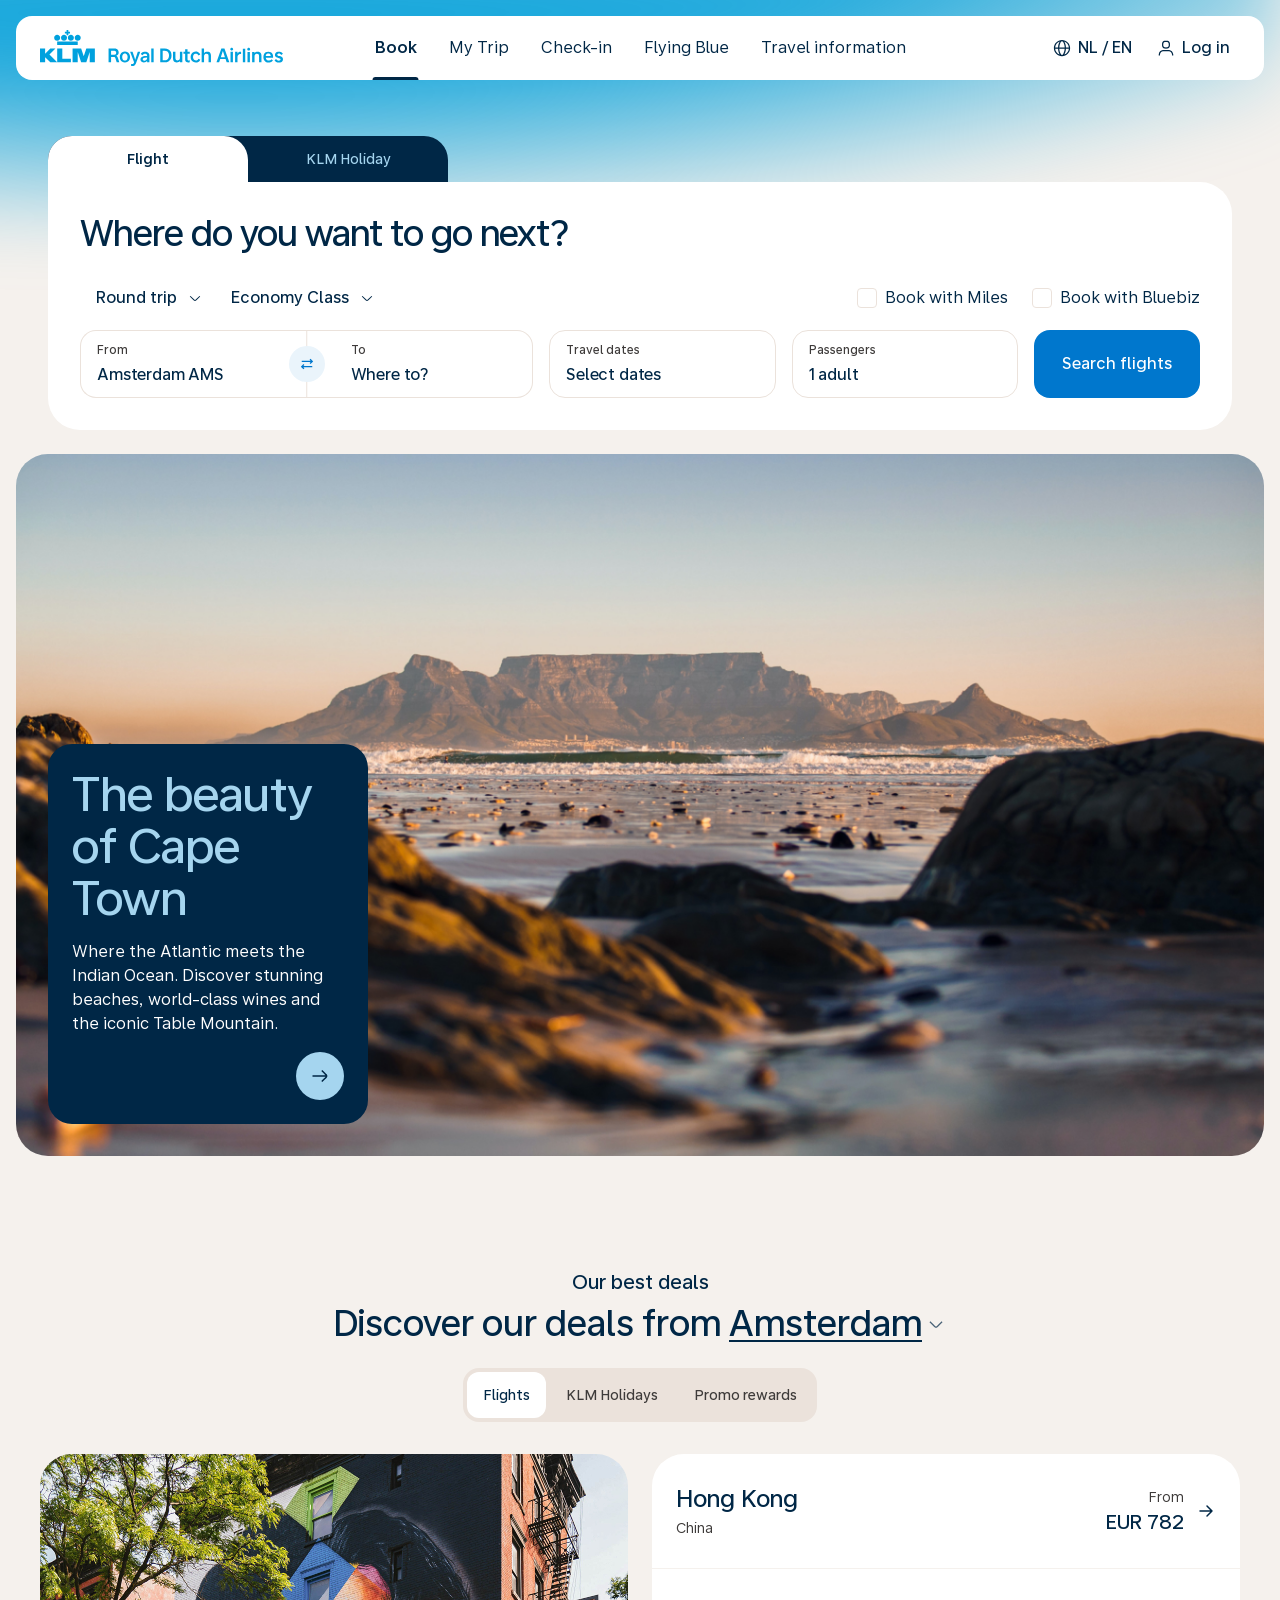
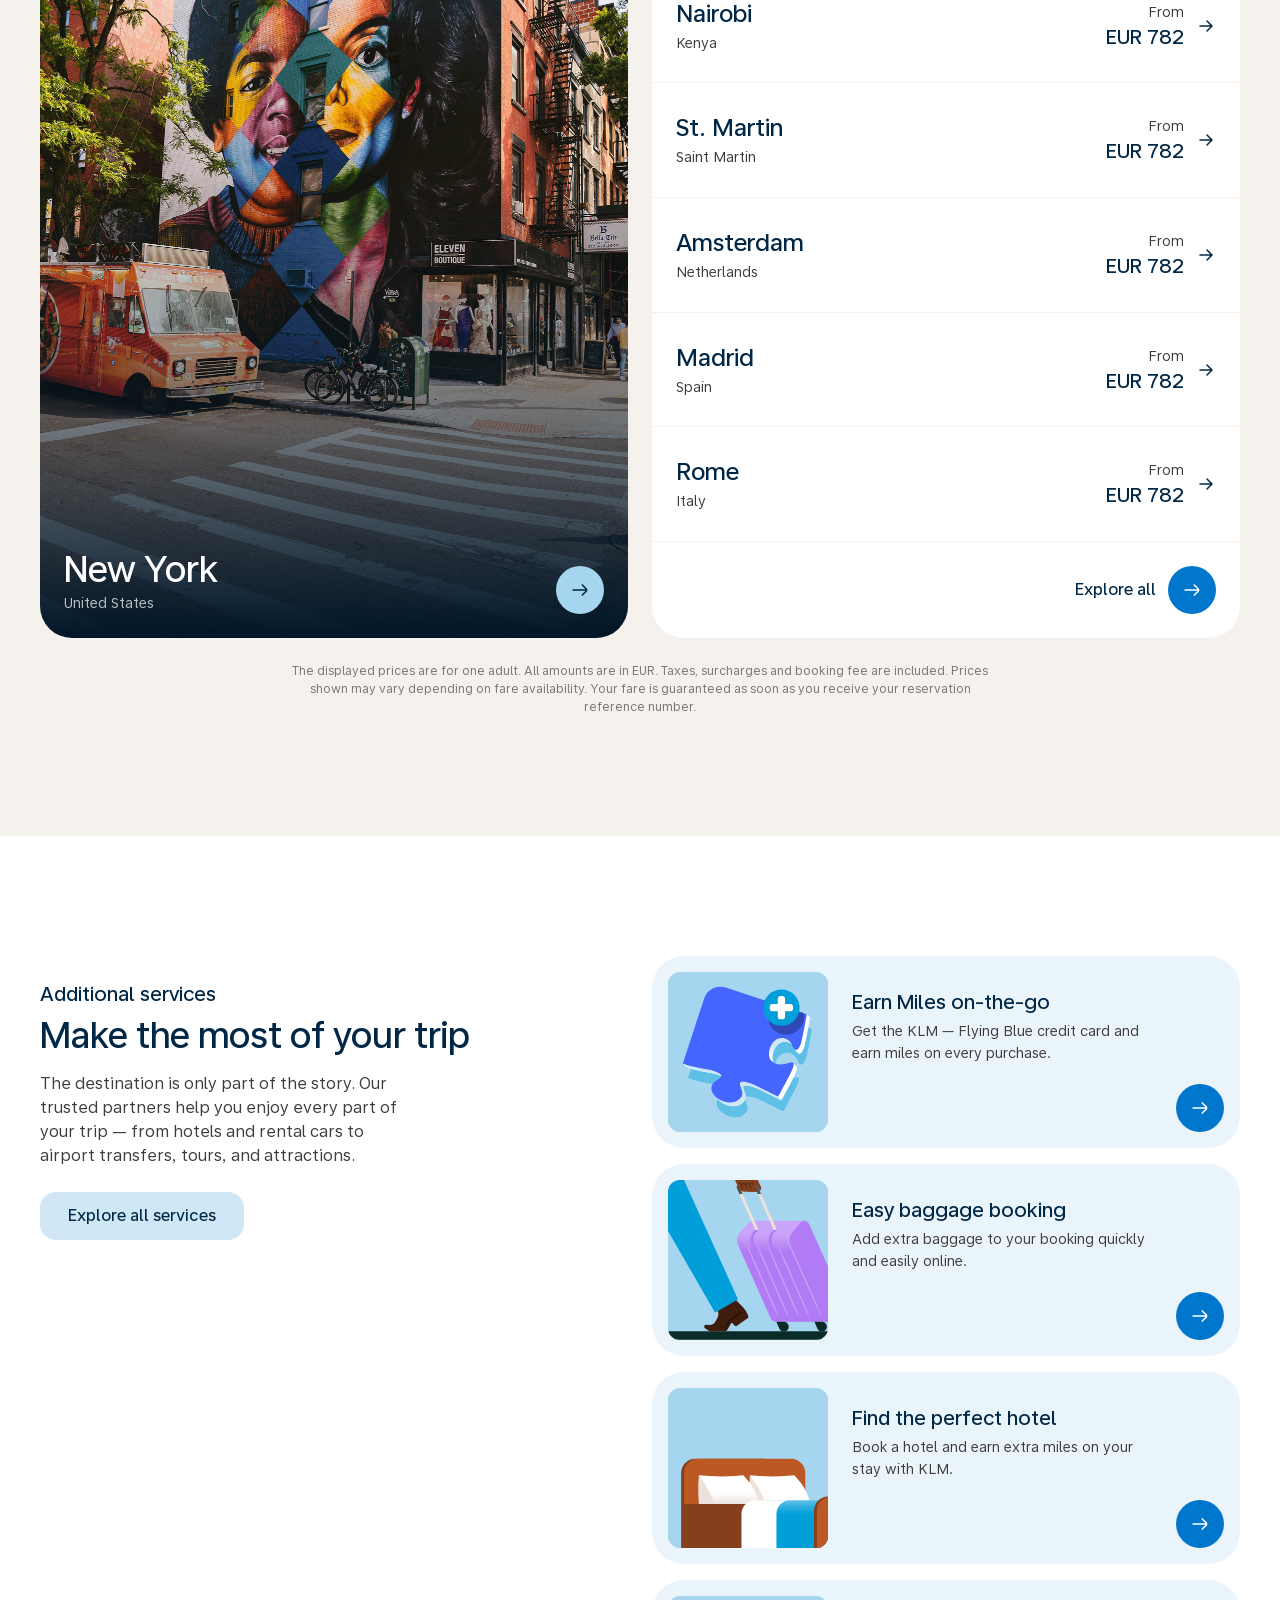
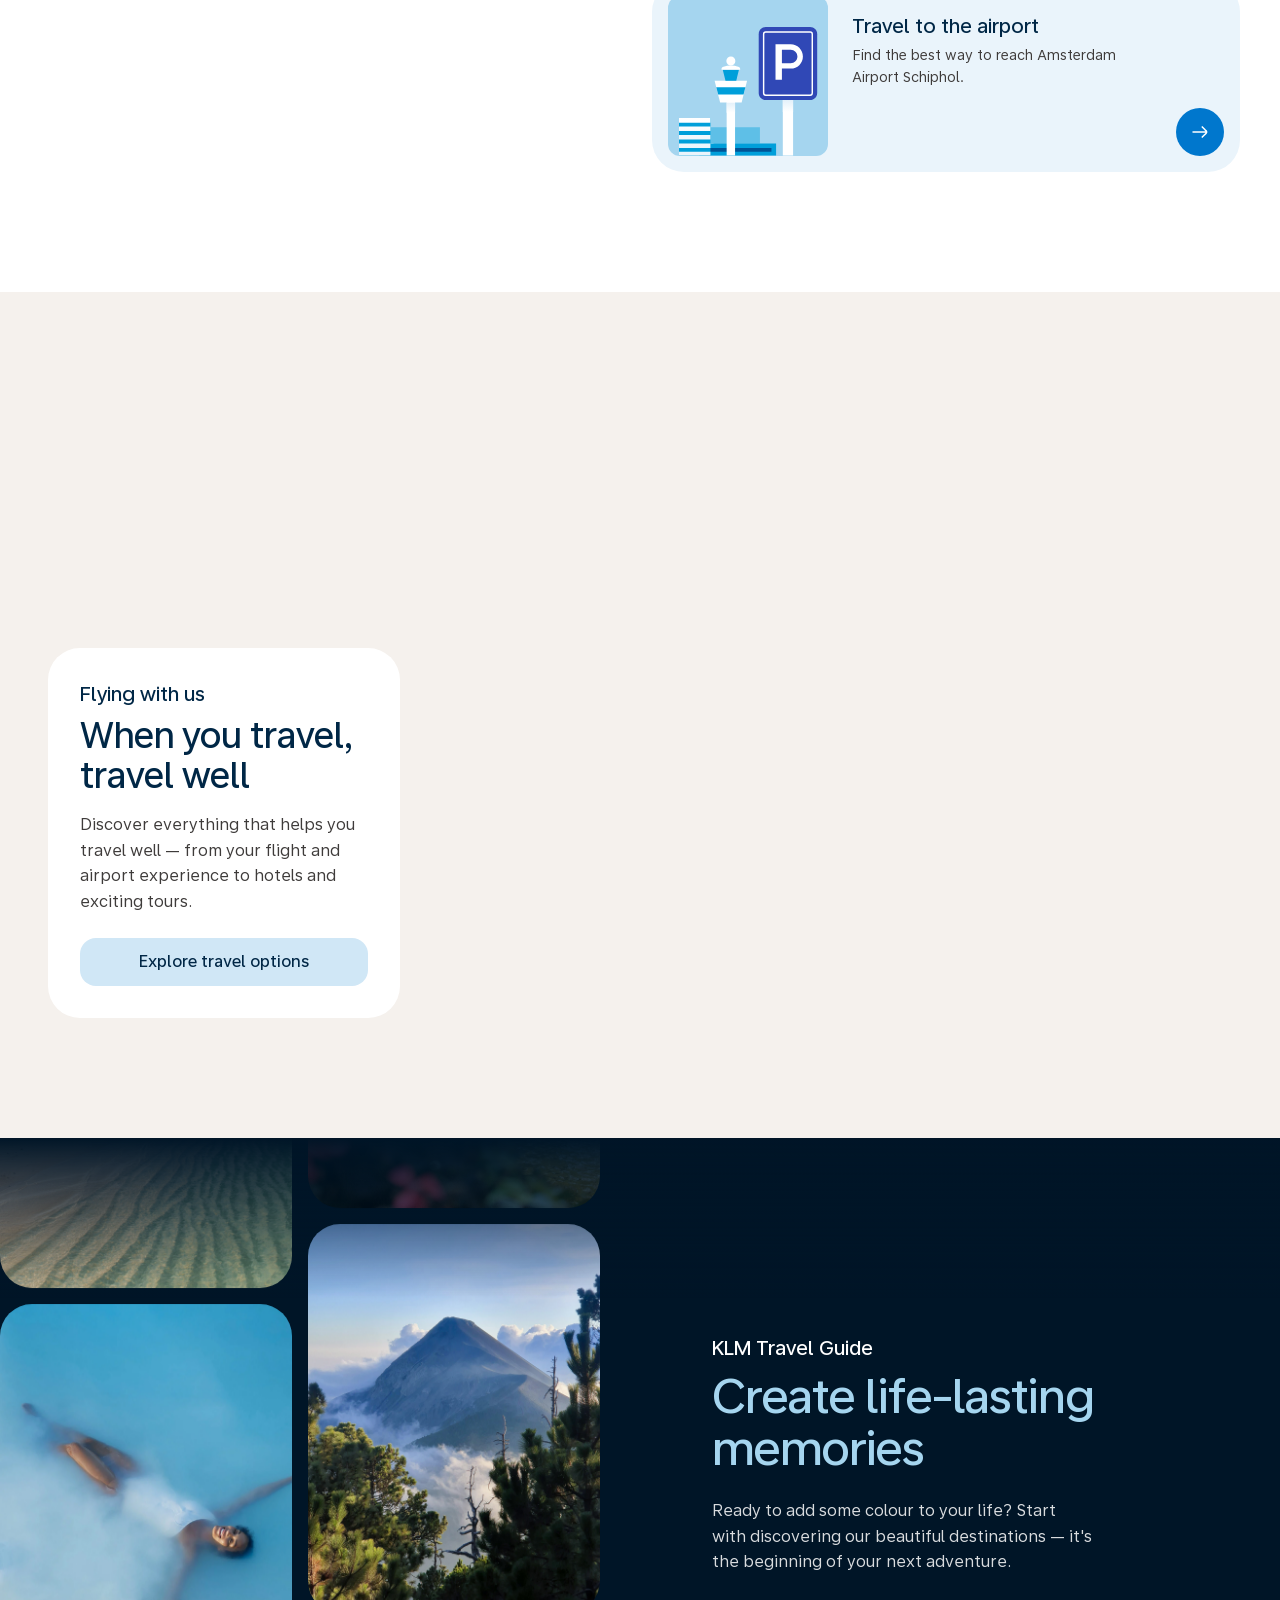
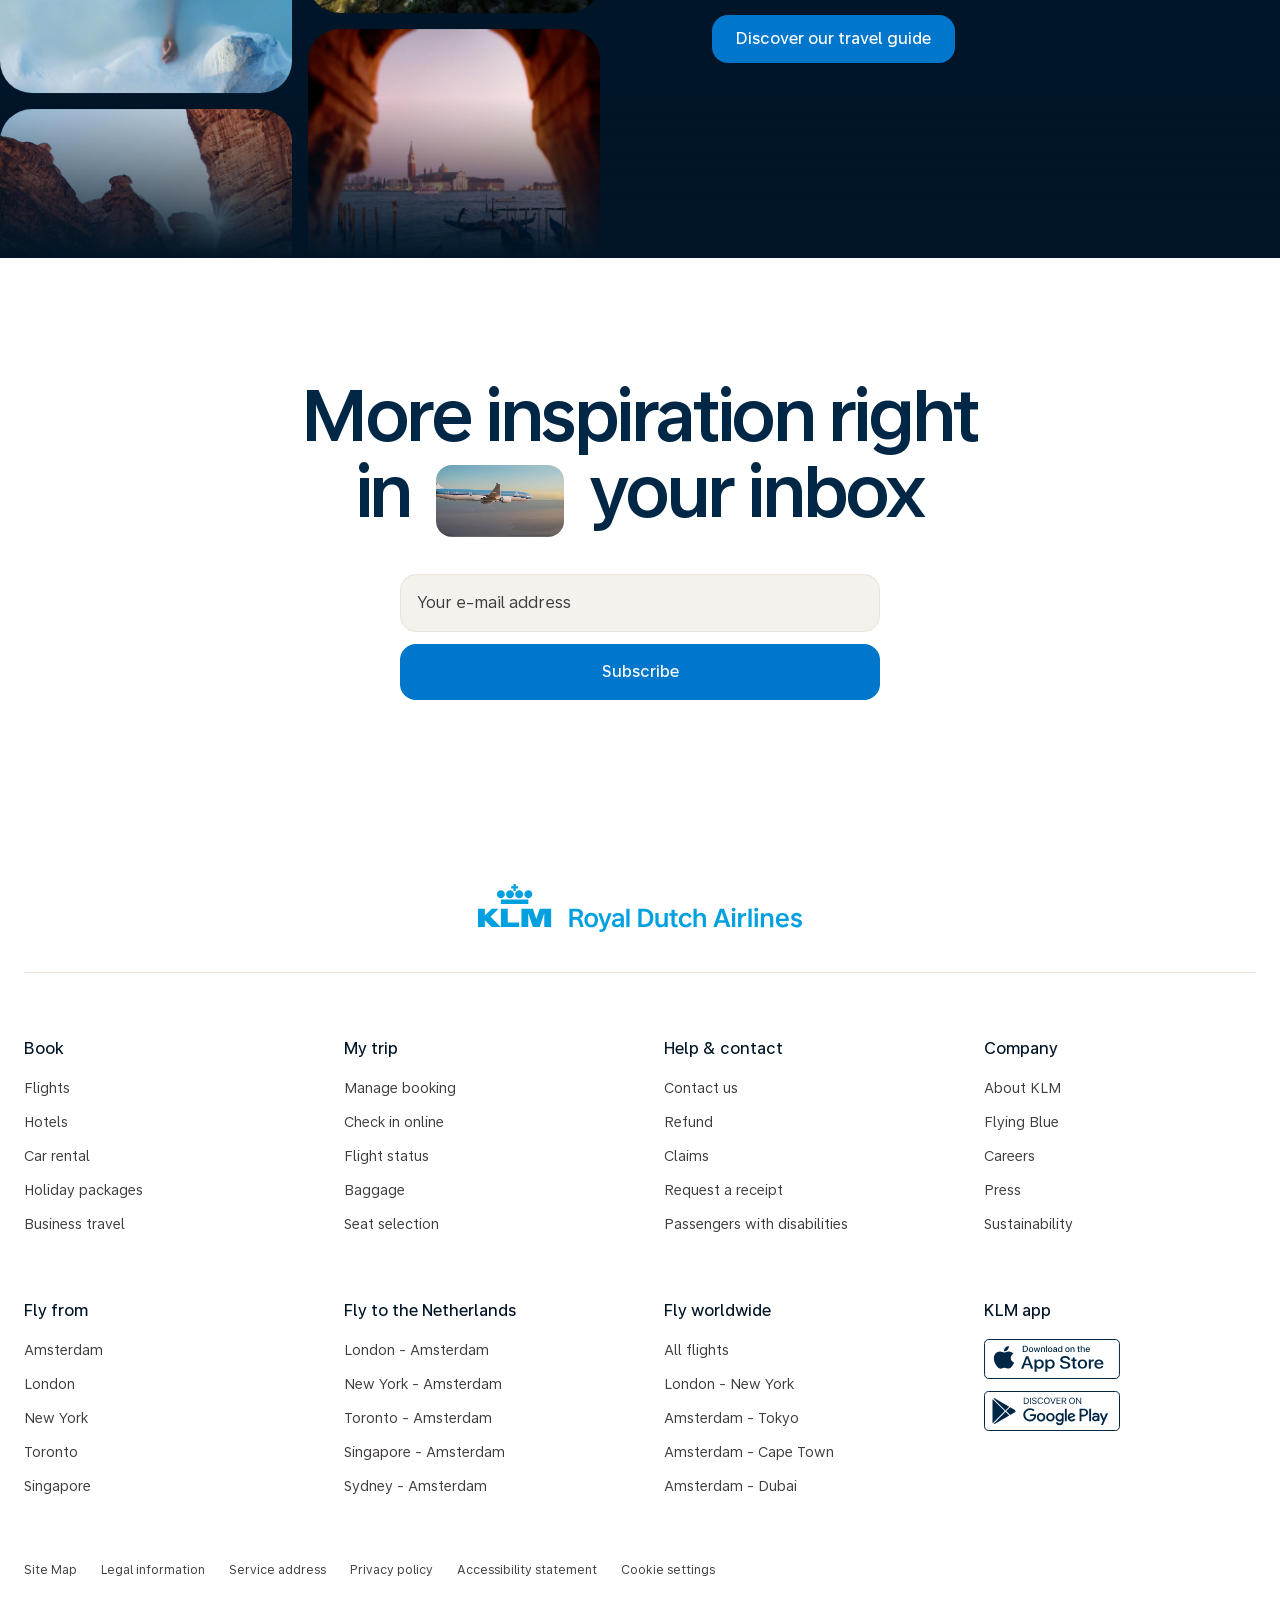
==== commit 611d5073: "Replace travel guide images, update footer border, misc fixes - Swap Rectangle 2995 images for trave" ====
--- a/index.html
+++ b/index.html
@@ -2085,7 +2085,7 @@
     .footer {
       background: var(--bg-alternative);
       padding: var(--space-64) var(--space-24);
-      border-bottom: 8px solid var(--blue-400);
+      border-bottom: 12px solid var(--blue-400);
     }
 
     .footer__inner {
@@ -3028,17 +3028,17 @@
 
             <div class="guide__float-a">
               <div class="guide__col">
-                <div class="guide__img"><img src="assets/images/travel guide/Rectangle 2995.jpg"   alt="" loading="lazy" /></div>
-                <div class="guide__img"><img src="assets/images/travel guide/Rectangle 2995-2.jpg" alt="" loading="lazy" /></div>
-                <div class="guide__img"><img src="assets/images/travel guide/Rectangle 2995-4.jpg" alt="" loading="lazy" /></div>
+                <div class="guide__img"><img src="assets/images/travel guide/travel-guide-1.jpg" alt="" loading="lazy" /></div>
+                <div class="guide__img"><img src="assets/images/travel guide/travel-guide-2.jpg" alt="" loading="lazy" /></div>
+                <div class="guide__img"><img src="assets/images/travel guide/travel-guide-3.jpg" alt="" loading="lazy" /></div>
               </div>
             </div>
 
             <div class="guide__float-b">
               <div class="guide__col guide__col--offset">
-                <div class="guide__img"><img src="assets/images/travel guide/Rectangle 2995-1.jpg" alt="" loading="lazy" /></div>
-                <div class="guide__img"><img src="assets/images/travel guide/Rectangle 2995-3.jpg" alt="" loading="lazy" /></div>
-                <div class="guide__img"><img src="assets/images/travel guide/Rectangle 2995-5.jpg" alt="" loading="lazy" /></div>
+                <div class="guide__img"><img src="assets/images/travel guide/travel-guide-4.jpg" alt="" loading="lazy" /></div>
+                <div class="guide__img"><img src="assets/images/travel guide/travel-guide-5.jpg" alt="" loading="lazy" /></div>
+                <div class="guide__img"><img src="assets/images/travel guide/travel-guide-6.jpg" alt="" loading="lazy" /></div>
               </div>
             </div>
 
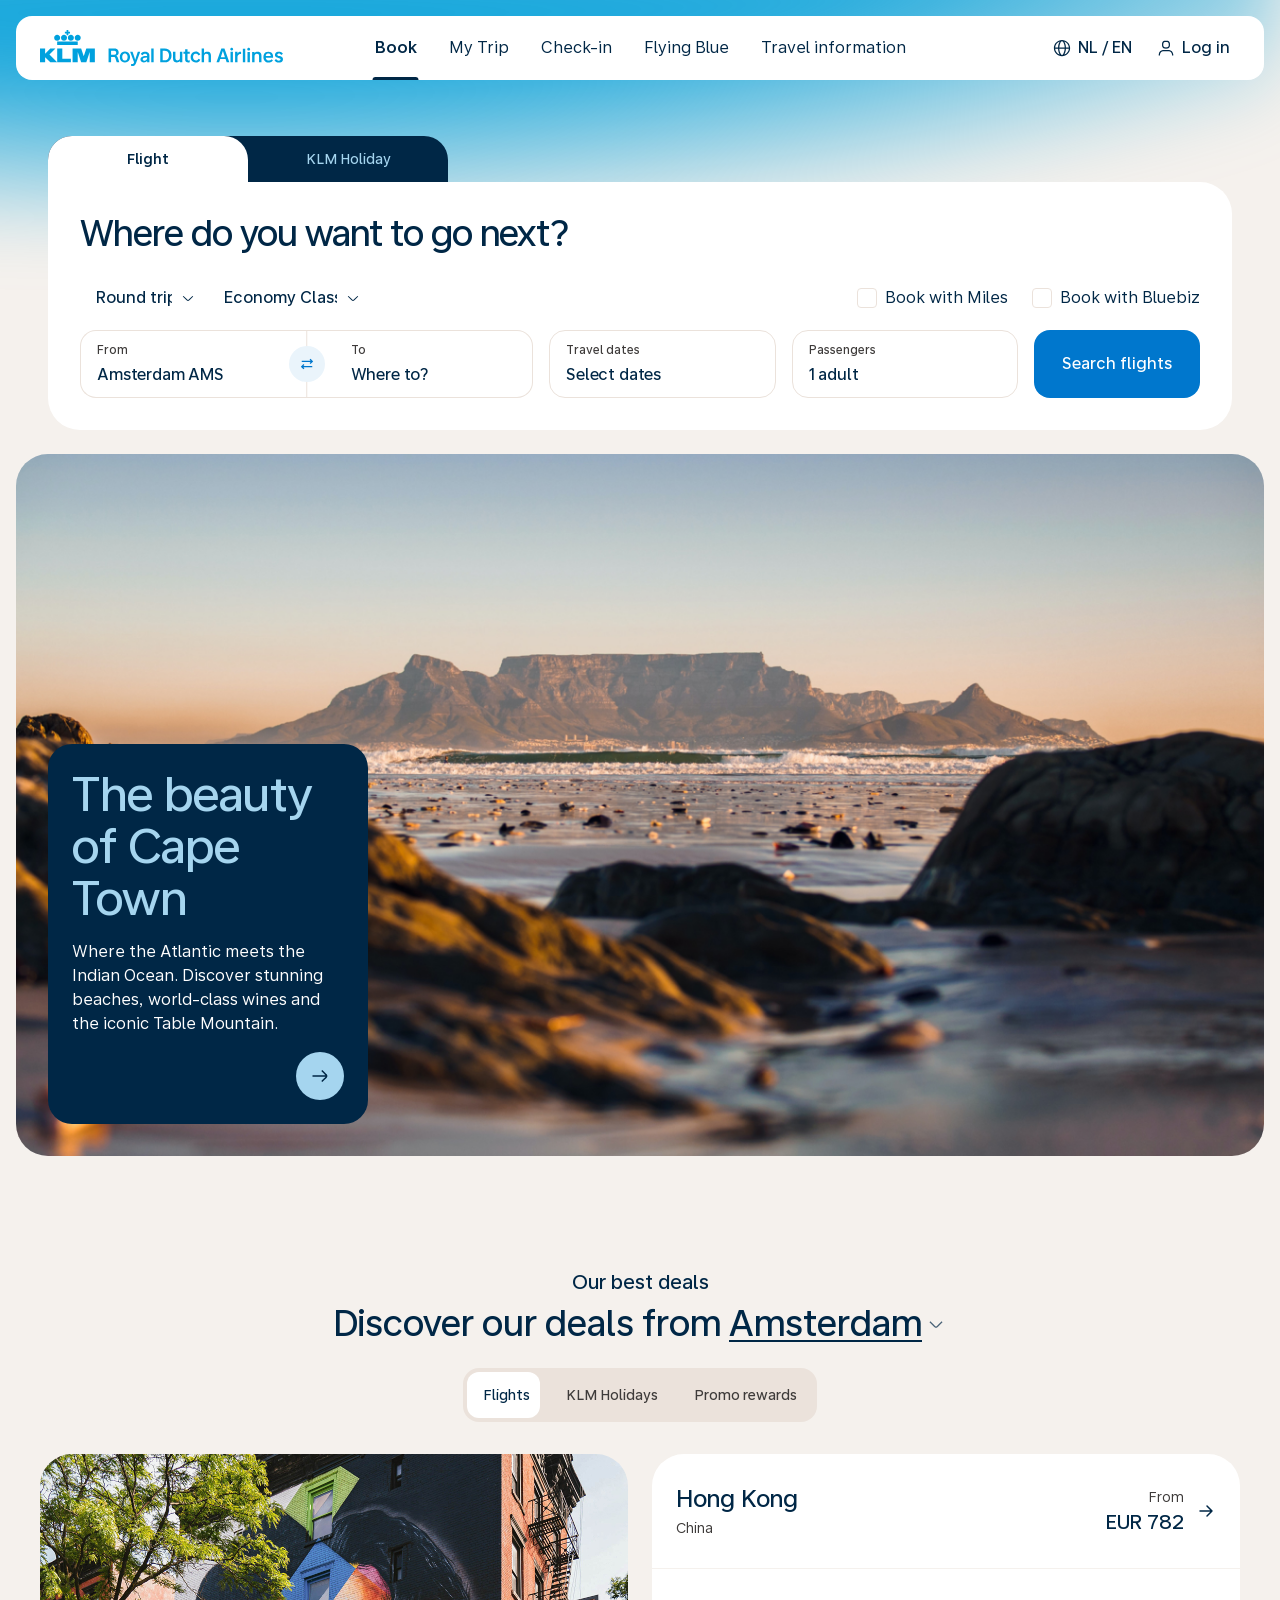
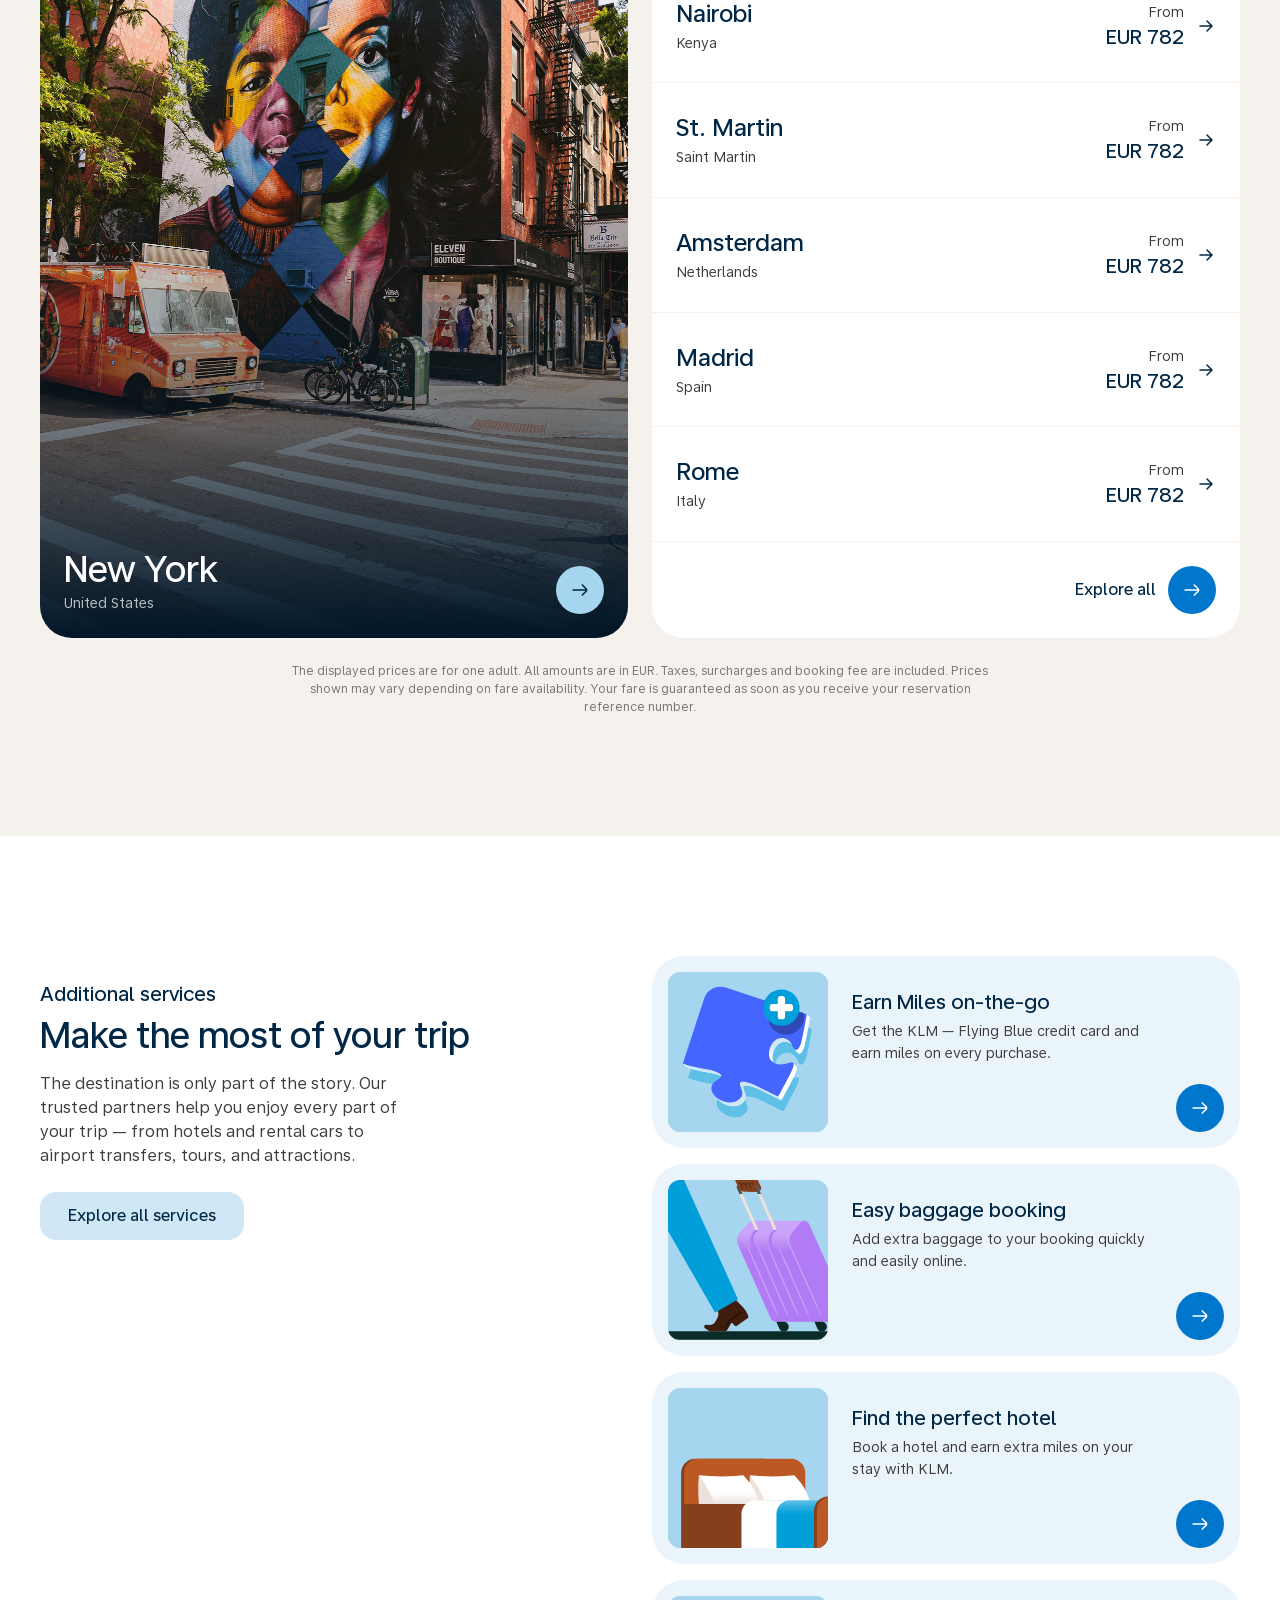
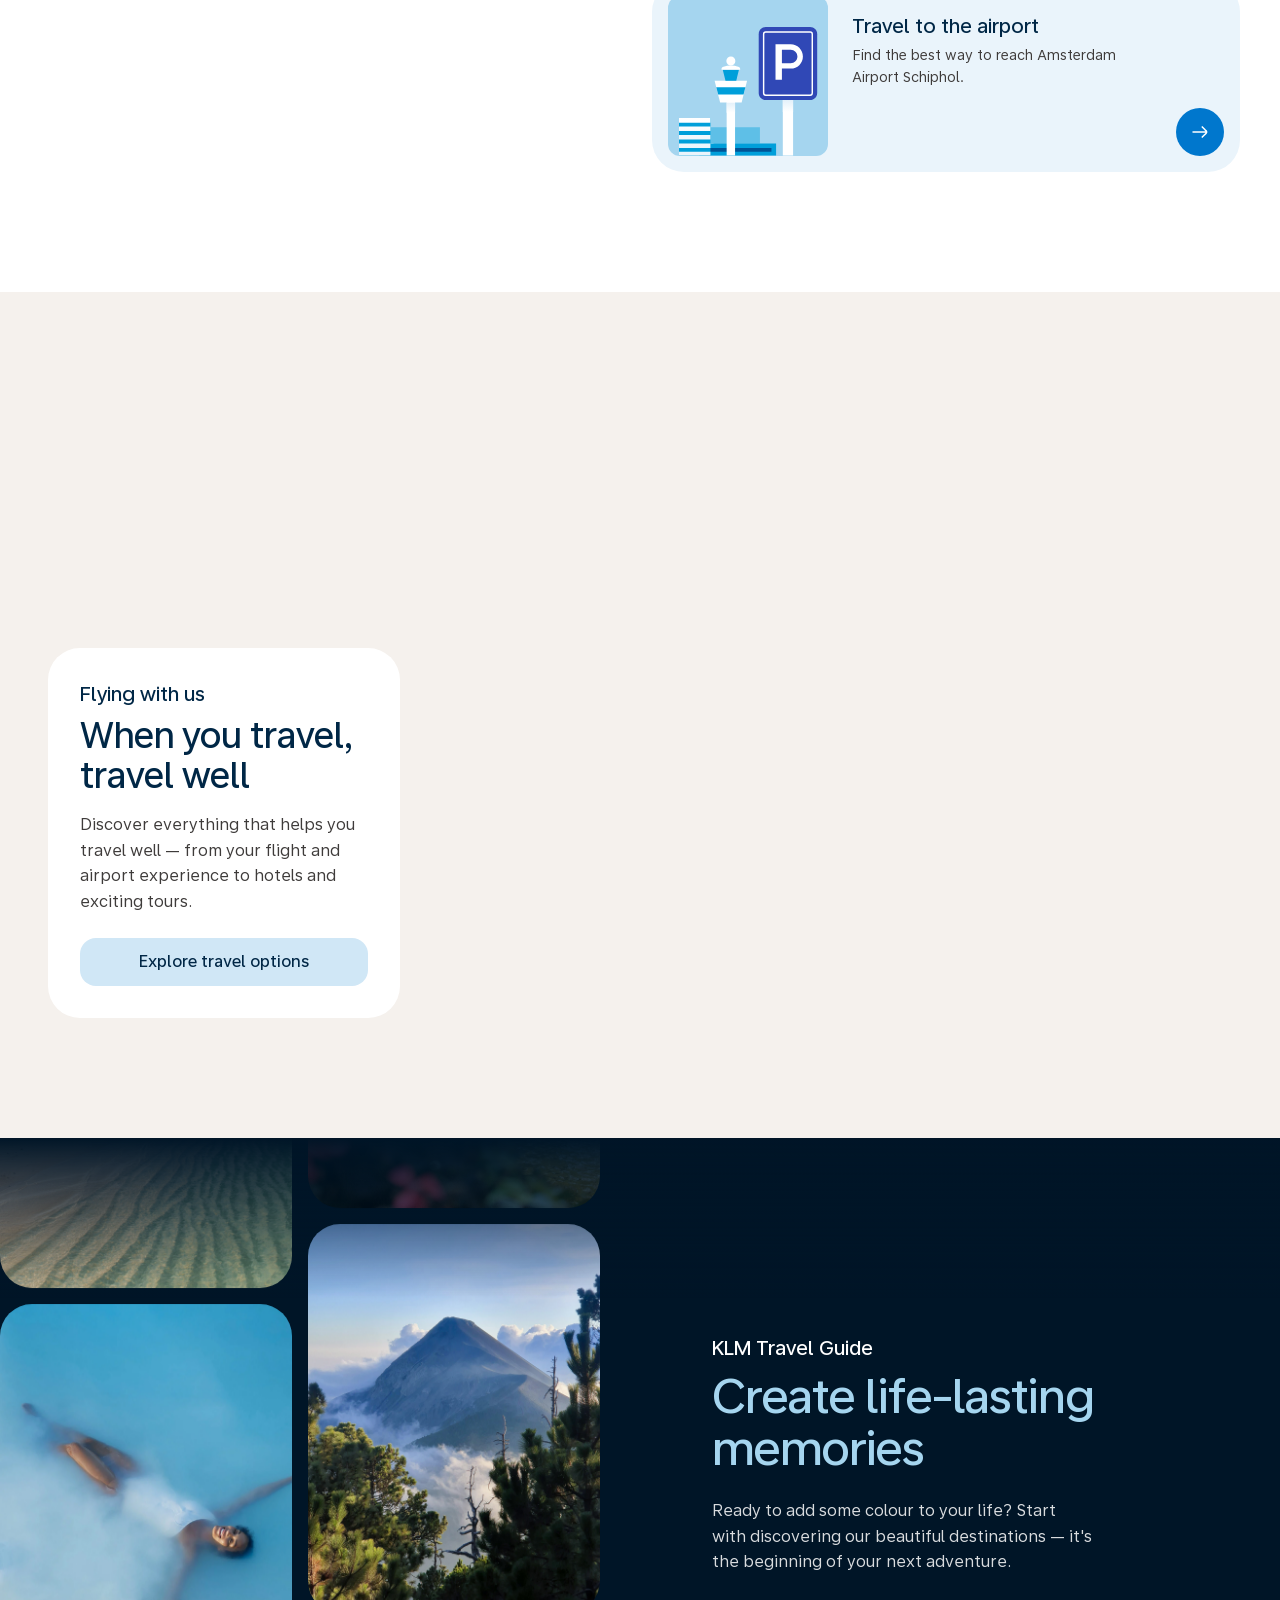
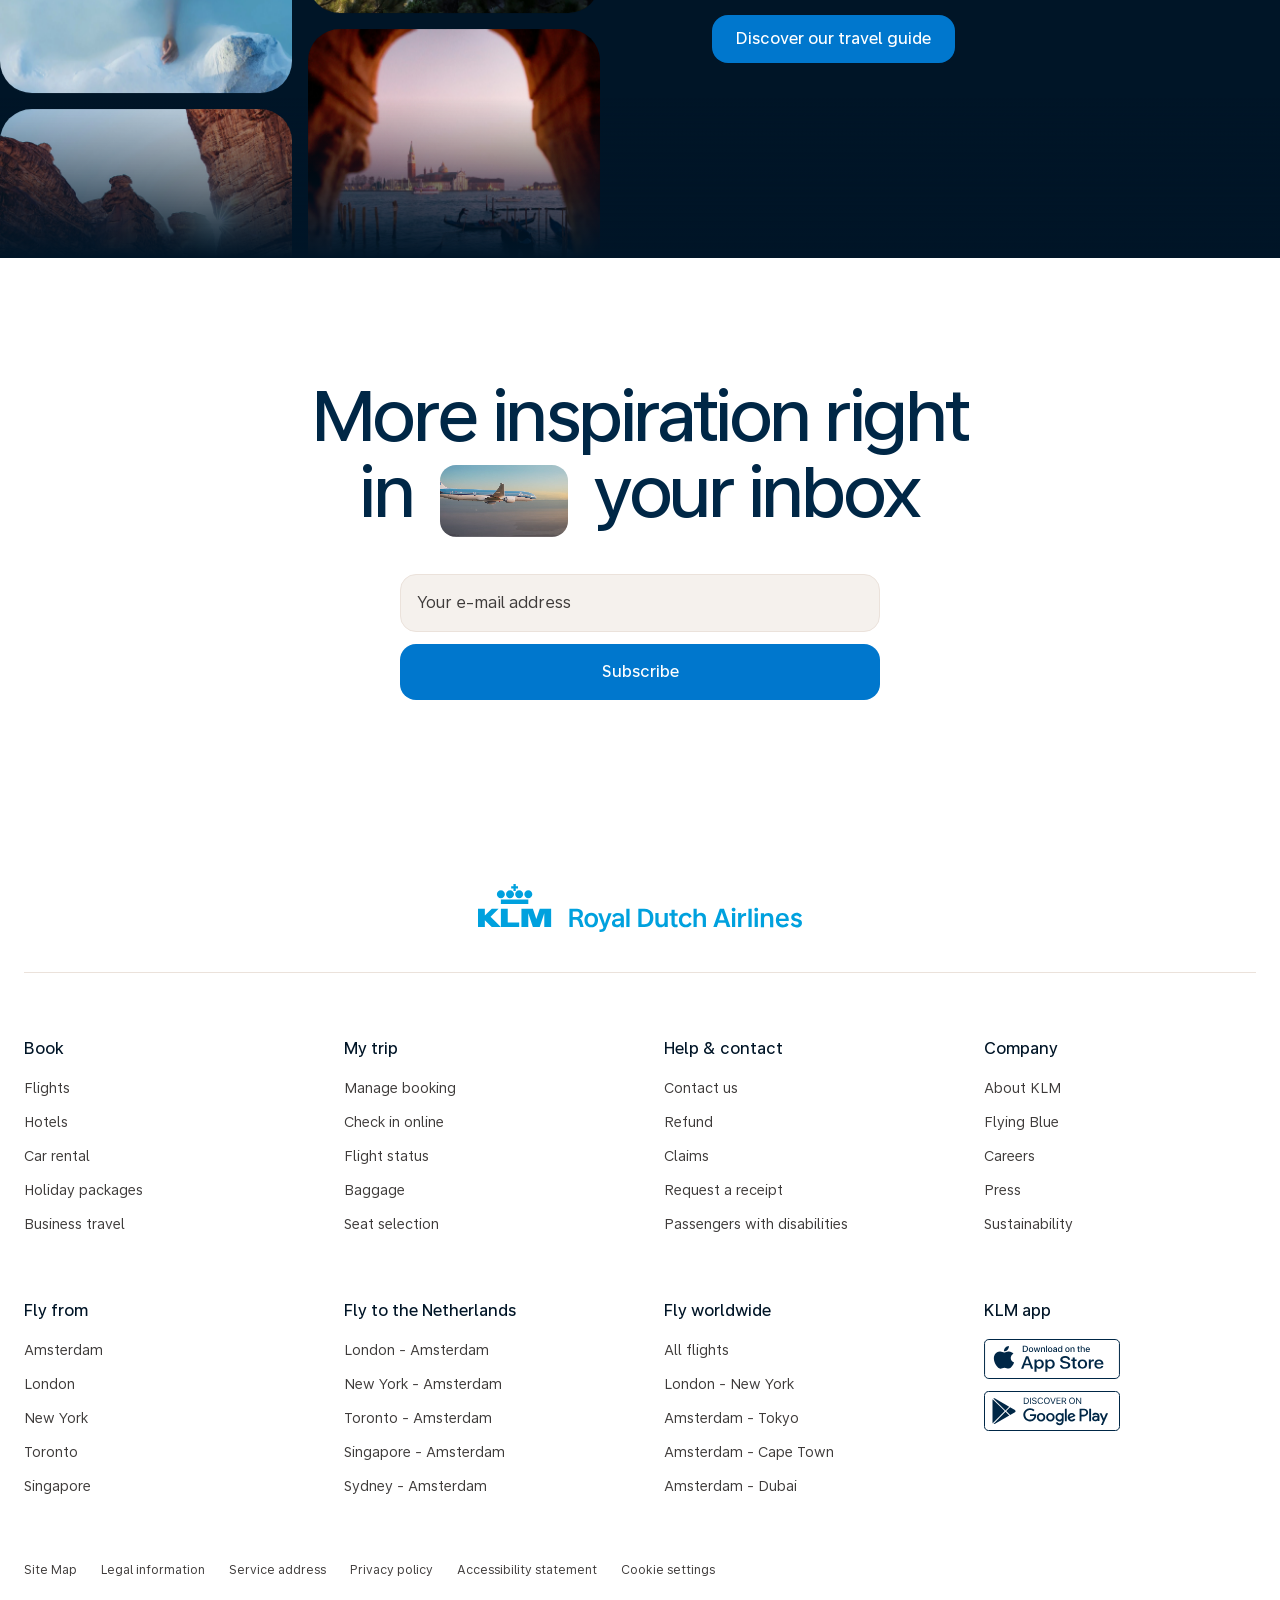
==== commit b16deeab: "Fix newsletter heading font-weight to 500 per brand spec Display/headline styles must always use fon" ====
--- a/index.html
+++ b/index.html
@@ -1986,7 +1986,7 @@
       font-family: var(--font-display);
       font-size: clamp(2.5rem, 6vw, 4.5rem);
       line-height: 1.05;
-      font-weight: 700;
+      font-weight: 500;
       letter-spacing: -0.02em;
       color: var(--text-default);
       text-wrap: balance;
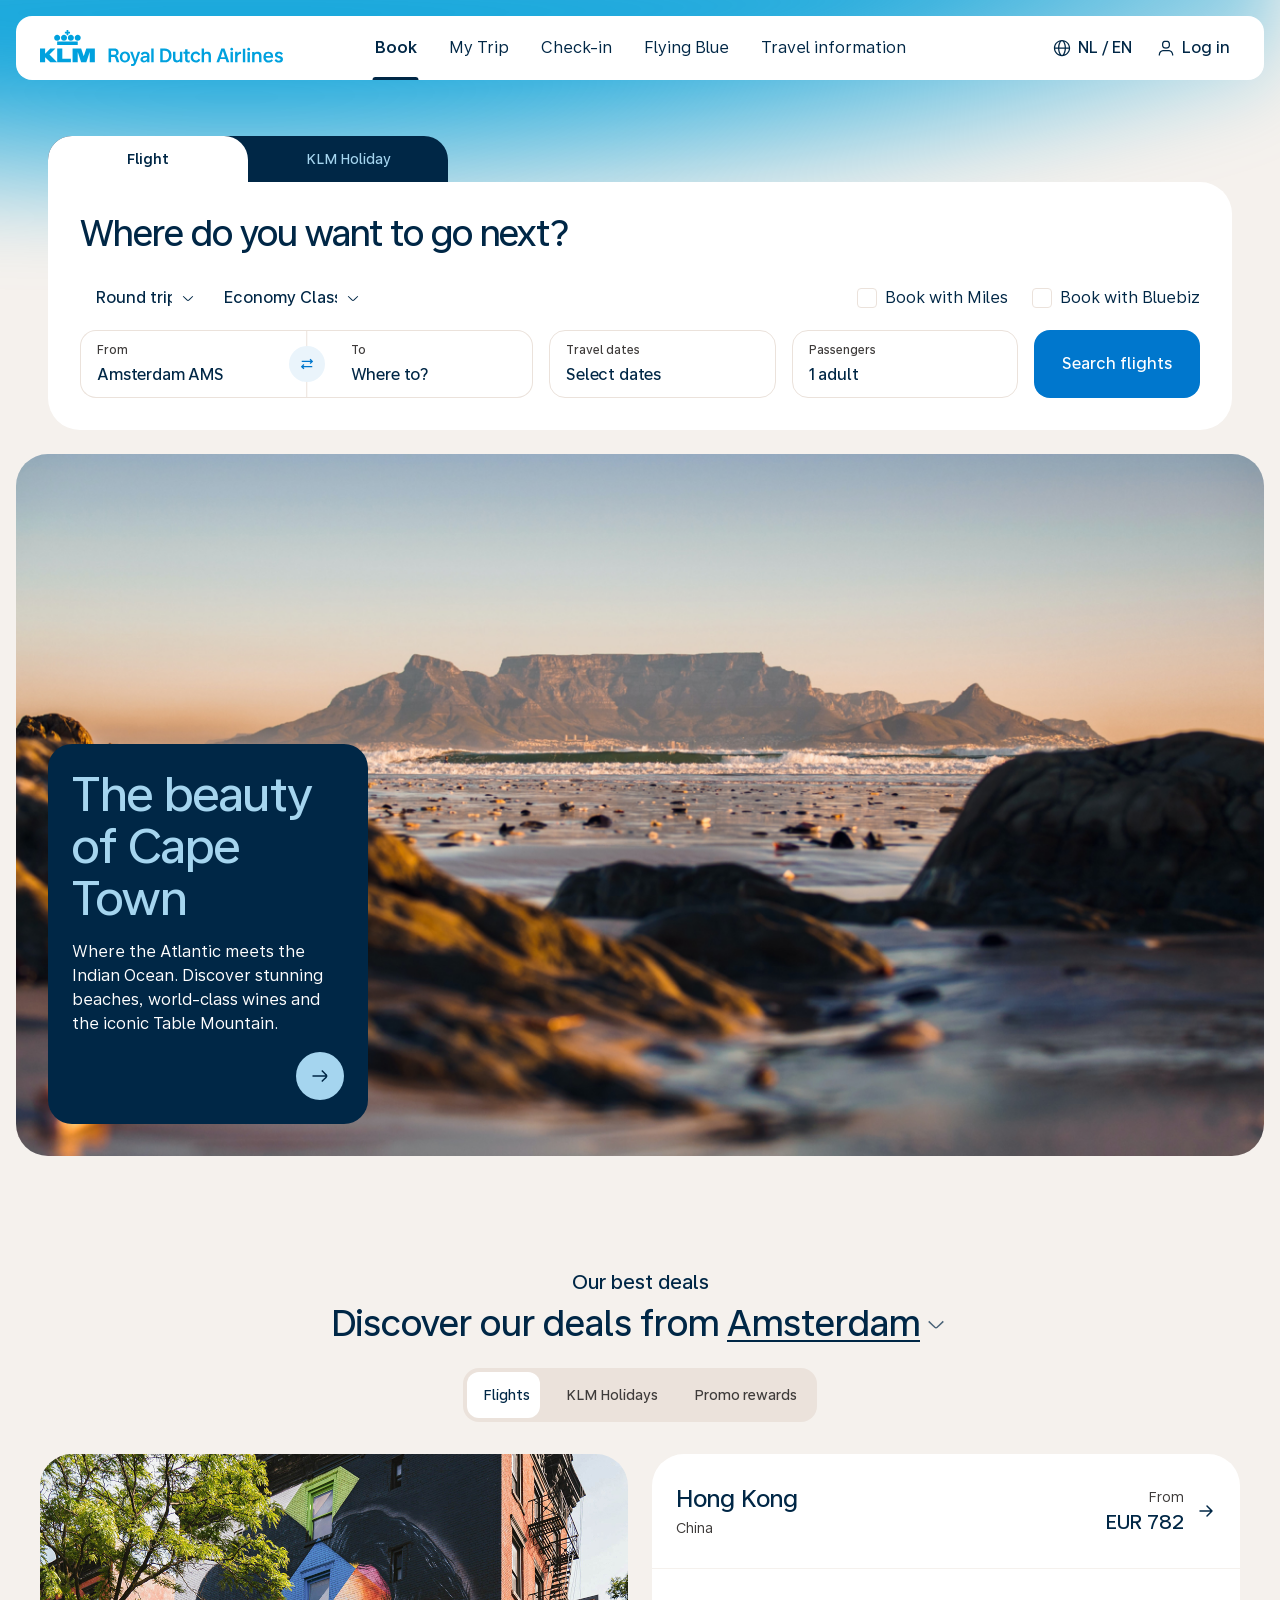
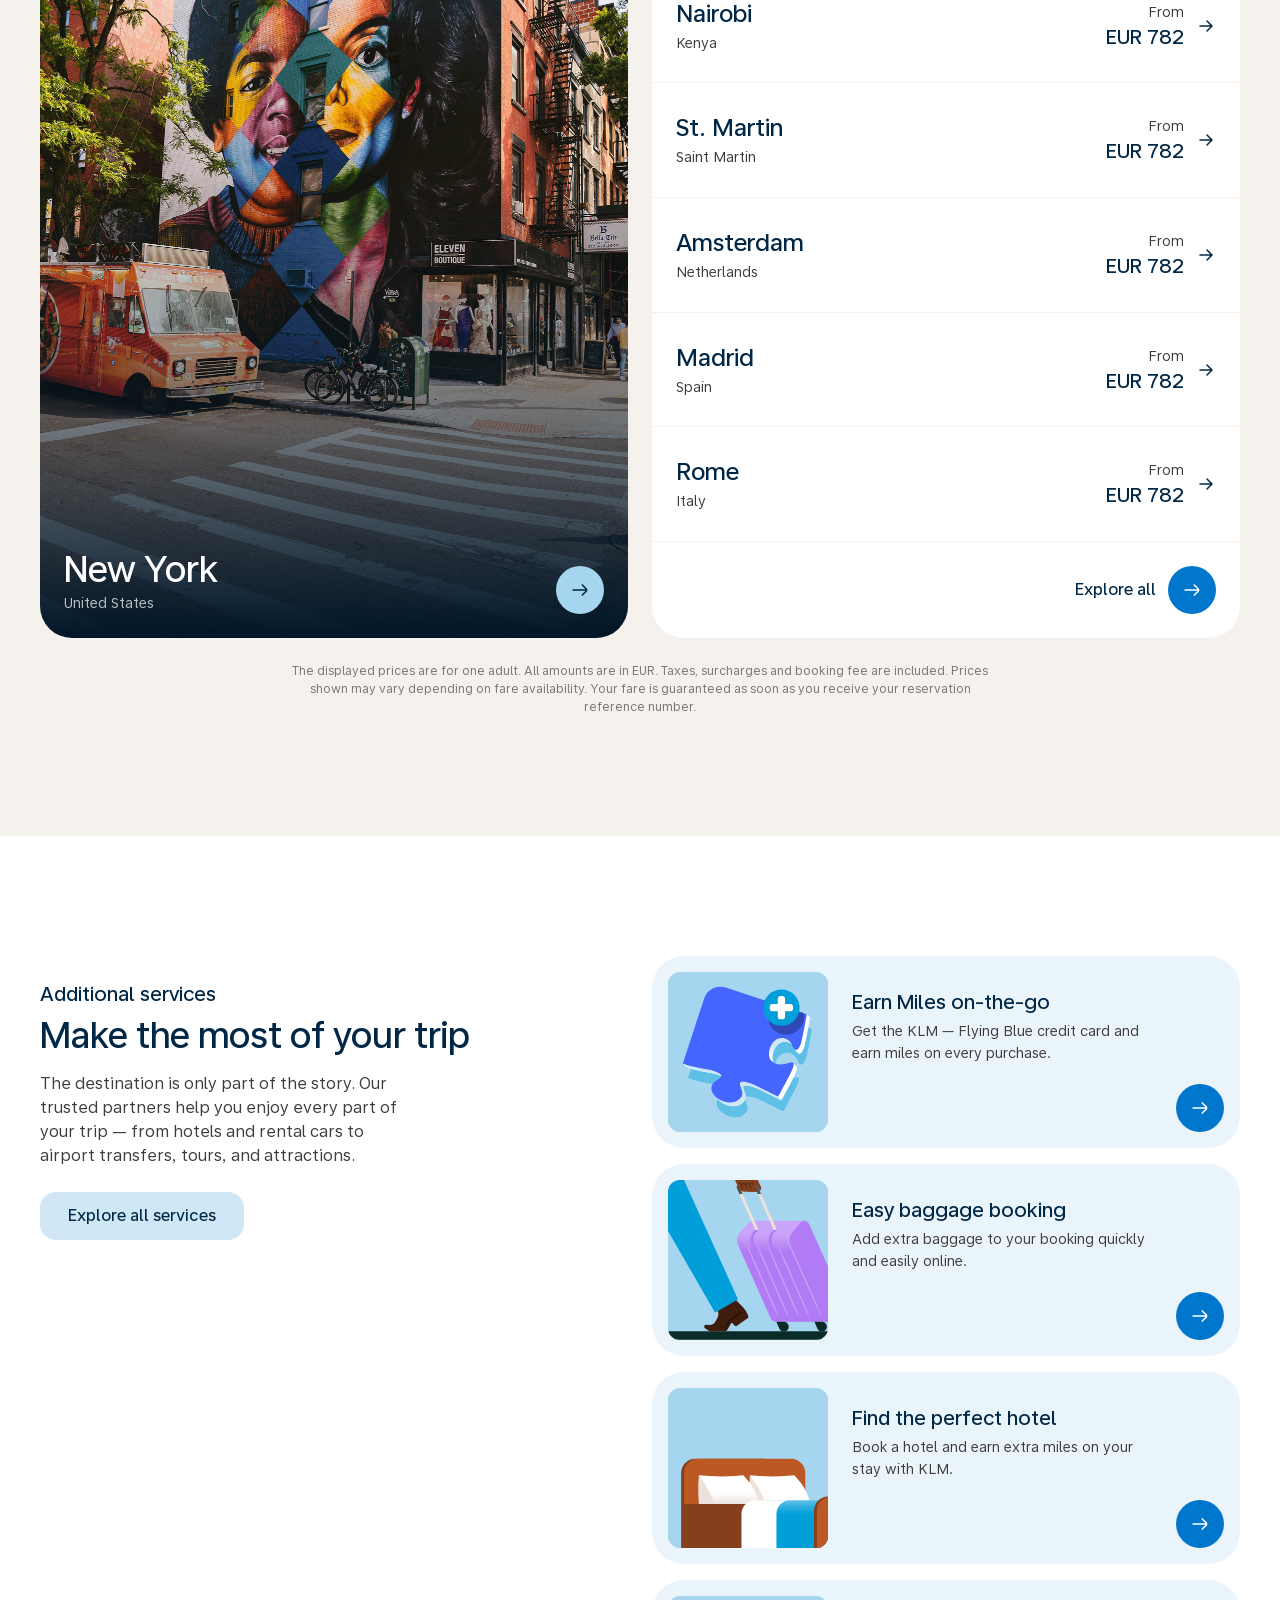
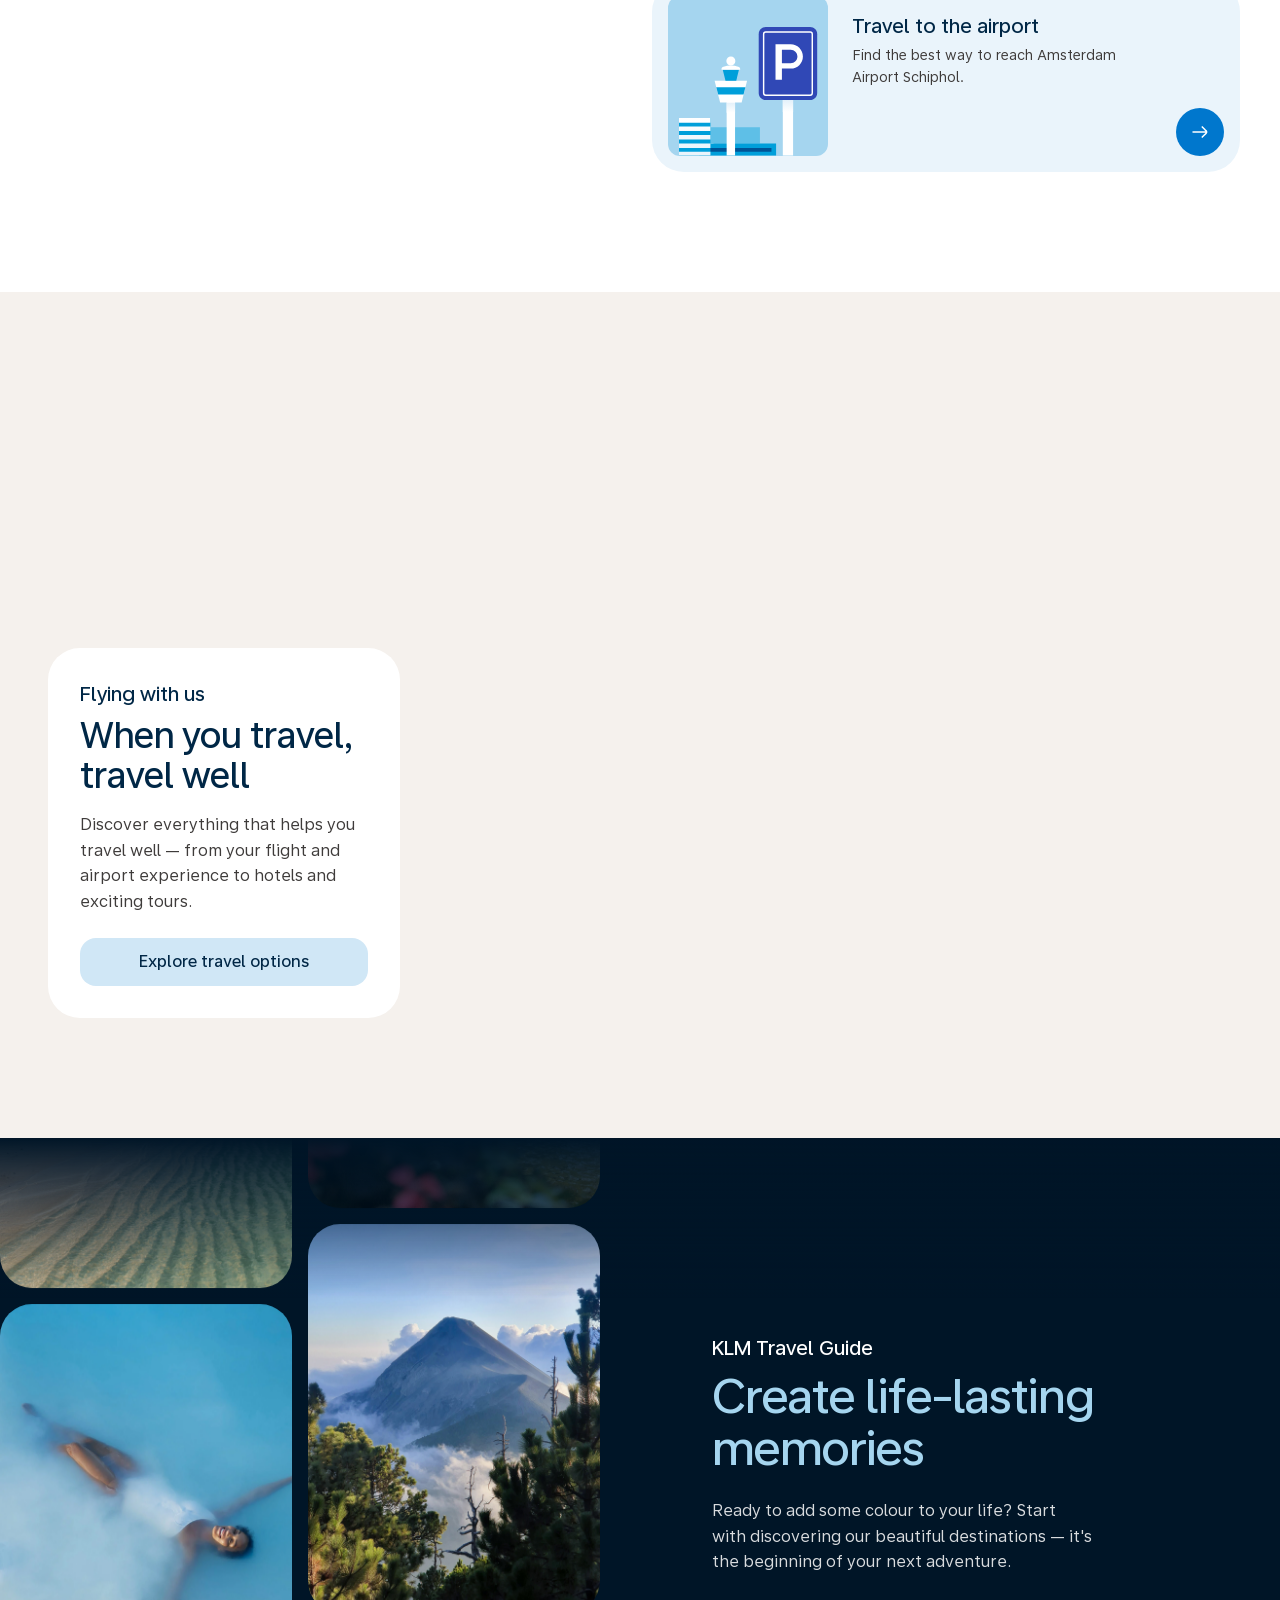
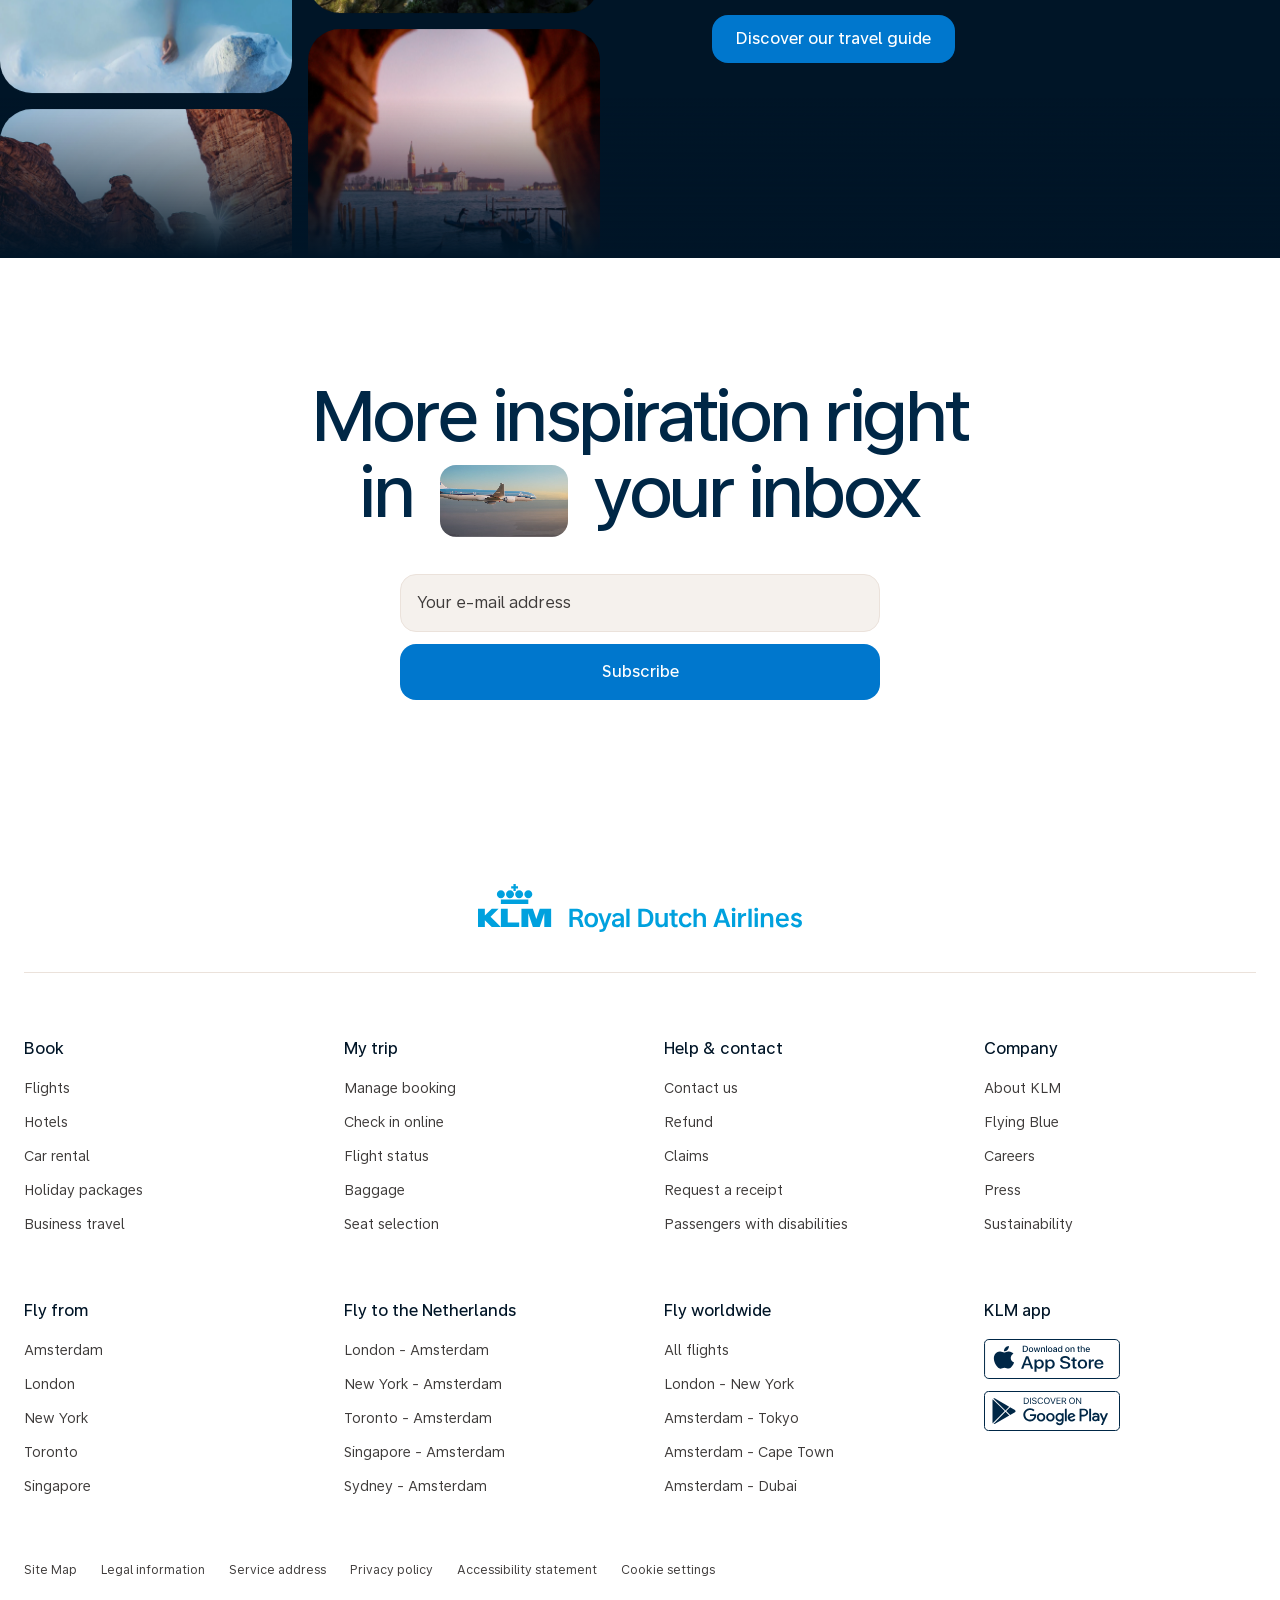
==== commit 1ba32b28: "brand.css, index.html: sync local changes to repo Co-Authored-By: Claude Sonnet 4.6 <noreply@anthrop" ====
--- a/index.html
+++ b/index.html
@@ -2429,7 +2429,7 @@
 
       <ul class="nav__links" role="list">
         <li><a href="index.html" class="nav__link nav__link--active body-m-bold">Book</a></li>
-        <li><a href="#" class="nav__link body-m-medium">My Trip</a></li>
+        <li><a href="my-trip.html" class="nav__link body-m-medium">My Trip</a></li>
         <li><a href="#" class="nav__link body-m-medium">Check-in</a></li>
         <li><a href="#" class="nav__link body-m-medium">Flying Blue</a></li>
         <li><a href="#" class="nav__link body-m-medium">Travel information</a></li>
@@ -2480,7 +2480,7 @@
   <div class="mobile-menu" id="mobile-menu" role="dialog" aria-label="Navigation menu" aria-hidden="true">
     <nav class="mobile-menu__links">
       <a href="index.html" class="mobile-menu__link" style="--d: 0.06s">Book <svg viewBox="0 0 16 16" fill="none" stroke="currentColor" stroke-width="1.5"><path d="M3 8h10M9 4l4 4-4 4"/></svg></a>
-      <a href="#" class="mobile-menu__link" style="--d: 0.10s">My Trip <svg viewBox="0 0 16 16" fill="none" stroke="currentColor" stroke-width="1.5"><path d="M3 8h10M9 4l4 4-4 4"/></svg></a>
+      <a href="my-trip.html" class="mobile-menu__link" style="--d: 0.10s">My Trip <svg viewBox="0 0 16 16" fill="none" stroke="currentColor" stroke-width="1.5"><path d="M3 8h10M9 4l4 4-4 4"/></svg></a>
       <a href="#" class="mobile-menu__link" style="--d: 0.14s">Check-in <svg viewBox="0 0 16 16" fill="none" stroke="currentColor" stroke-width="1.5"><path d="M3 8h10M9 4l4 4-4 4"/></svg></a>
       <a href="#" class="mobile-menu__link" style="--d: 0.18s">Flying Blue <svg viewBox="0 0 16 16" fill="none" stroke="currentColor" stroke-width="1.5"><path d="M3 8h10M9 4l4 4-4 4"/></svg></a>
       <a href="#" class="mobile-menu__link" style="--d: 0.22s">Travel information <svg viewBox="0 0 16 16" fill="none" stroke="currentColor" stroke-width="1.5"><path d="M3 8h10M9 4l4 4-4 4"/></svg></a>
@@ -2768,7 +2768,7 @@
         <header class="offerings__header">
           <div class="section-heading">
             <span class="offerings__eyebrow">Our best deals</span>
-            <h2 class="offerings__heading headline-l">Discover our deals from <span class="city-select" role="combobox" aria-haspopup="listbox" aria-expanded="false" aria-label="Departure city" tabindex="0"><span class="city-select__label">Amsterdam</span><img class="city-select__chevron" src="assets/icons/icon-chevron-down.svg" width="20" height="20" aria-hidden="true" alt="" /><ul class="city-select__menu" role="listbox" aria-label="Departure city"><li class="city-select__option city-select__option--selected" role="option" aria-selected="true" data-value="amsterdam">Amsterdam</li><li class="city-select__option" role="option" aria-selected="false" data-value="london">London</li><li class="city-select__option" role="option" aria-selected="false" data-value="paris">Paris</li><li class="city-select__option" role="option" aria-selected="false" data-value="brussels">Brussels</li><li class="city-select__option" role="option" aria-selected="false" data-value="frankfurt">Frankfurt</li><li class="city-select__option" role="option" aria-selected="false" data-value="barcelona">Barcelona</li><li class="city-select__option" role="option" aria-selected="false" data-value="rome">Rome</li></ul></span></h2>
+            <h2 class="offerings__heading headline-l">Discover our deals from <span class="city-select" role="combobox" aria-haspopup="listbox" aria-expanded="false" aria-label="Departure city" tabindex="0"><span class="city-select__label">Amsterdam</span><img class="city-select__chevron" src="assets/icons/icon-chevron-down.svg" aria-hidden="true" alt="" /><ul class="city-select__menu" role="listbox" aria-label="Departure city"><li class="city-select__option city-select__option--selected" role="option" aria-selected="true" data-value="amsterdam">Amsterdam</li><li class="city-select__option" role="option" aria-selected="false" data-value="london">London</li><li class="city-select__option" role="option" aria-selected="false" data-value="paris">Paris</li><li class="city-select__option" role="option" aria-selected="false" data-value="brussels">Brussels</li><li class="city-select__option" role="option" aria-selected="false" data-value="frankfurt">Frankfurt</li><li class="city-select__option" role="option" aria-selected="false" data-value="barcelona">Barcelona</li><li class="city-select__option" role="option" aria-selected="false" data-value="rome">Rome</li></ul></span></h2>
           </div>
           <div class="search__tabs offerings__tabs" role="tablist" aria-label="Deal type">
             <span class="search__tabs-indicator" aria-hidden="true"></span>
--- a/brand.css
+++ b/brand.css
@@ -185,6 +185,7 @@
   --border-default: var(--warm-grey-100);
   --border-contrast: var(--warm-grey-200);
   --border-active: var(--blue-500);
+  --text-active: var(--blue-500);
 
   /* --- Typography --------------------------- */
 
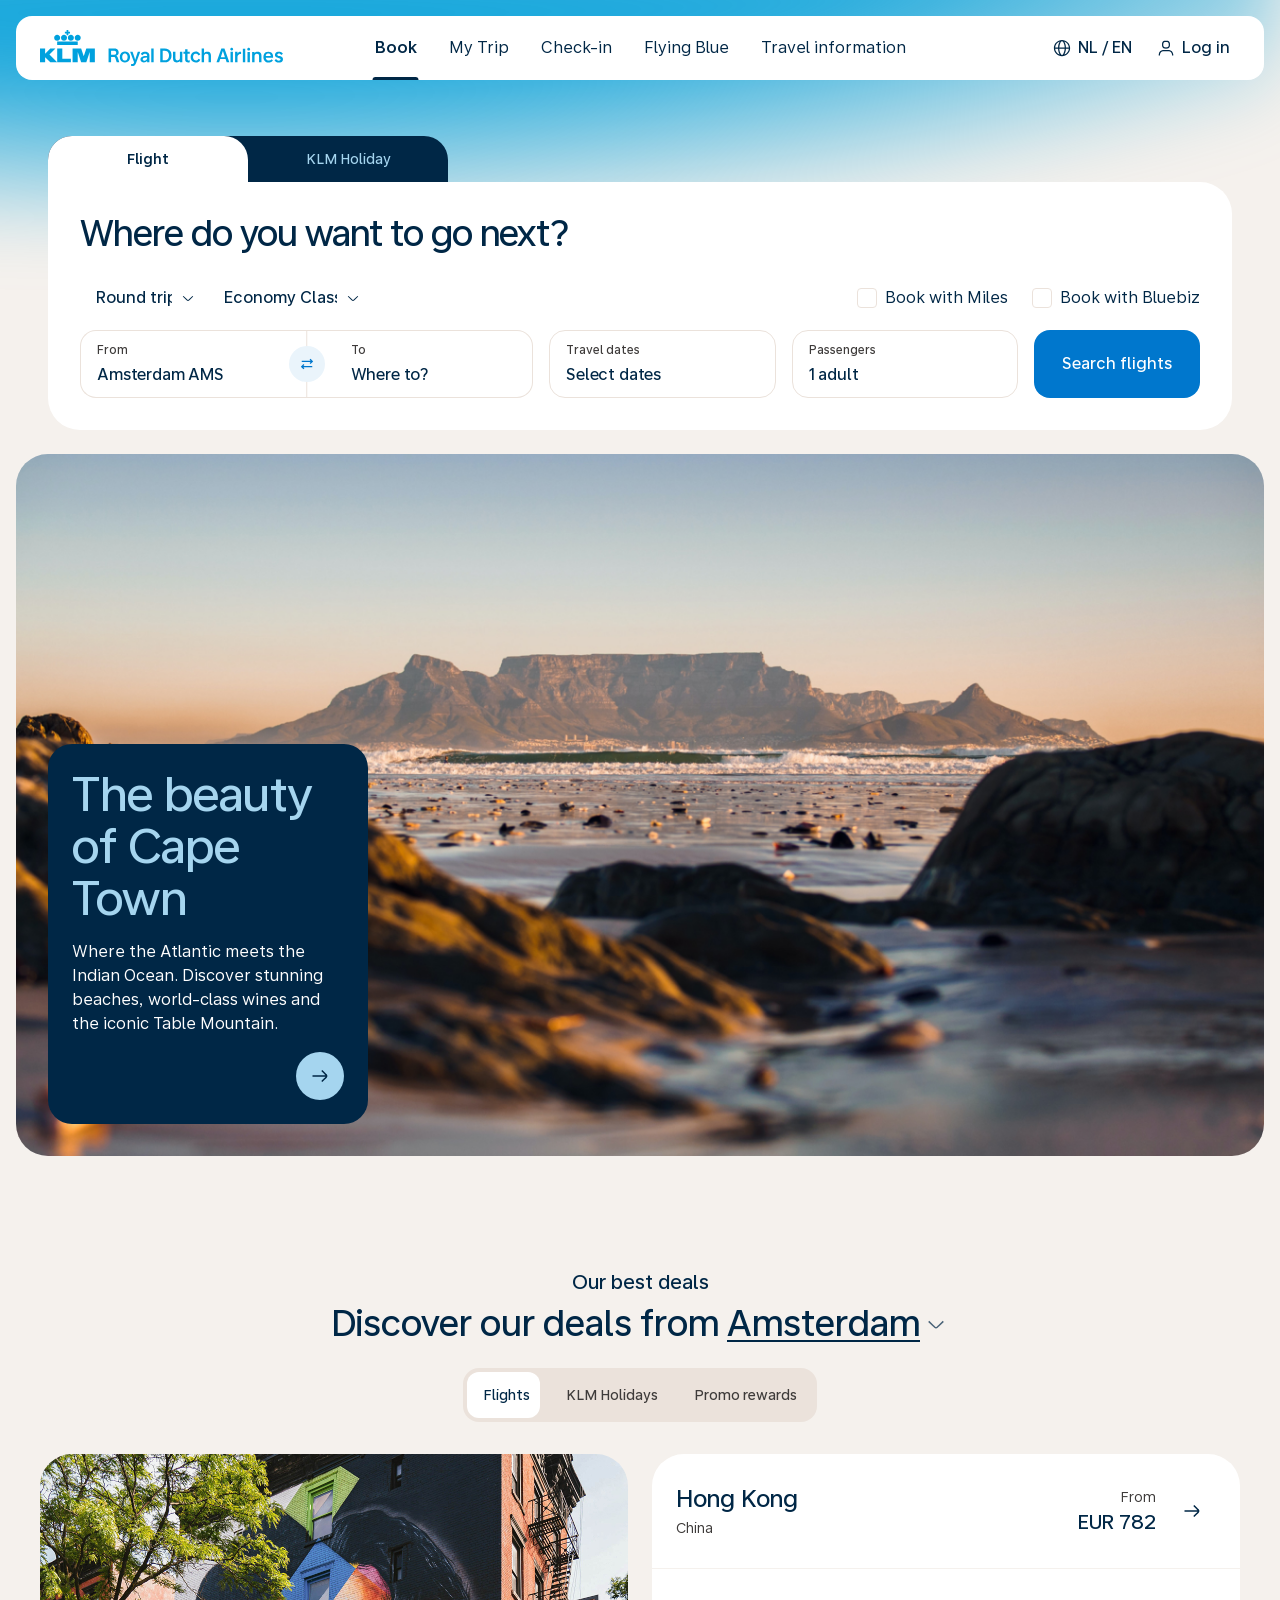
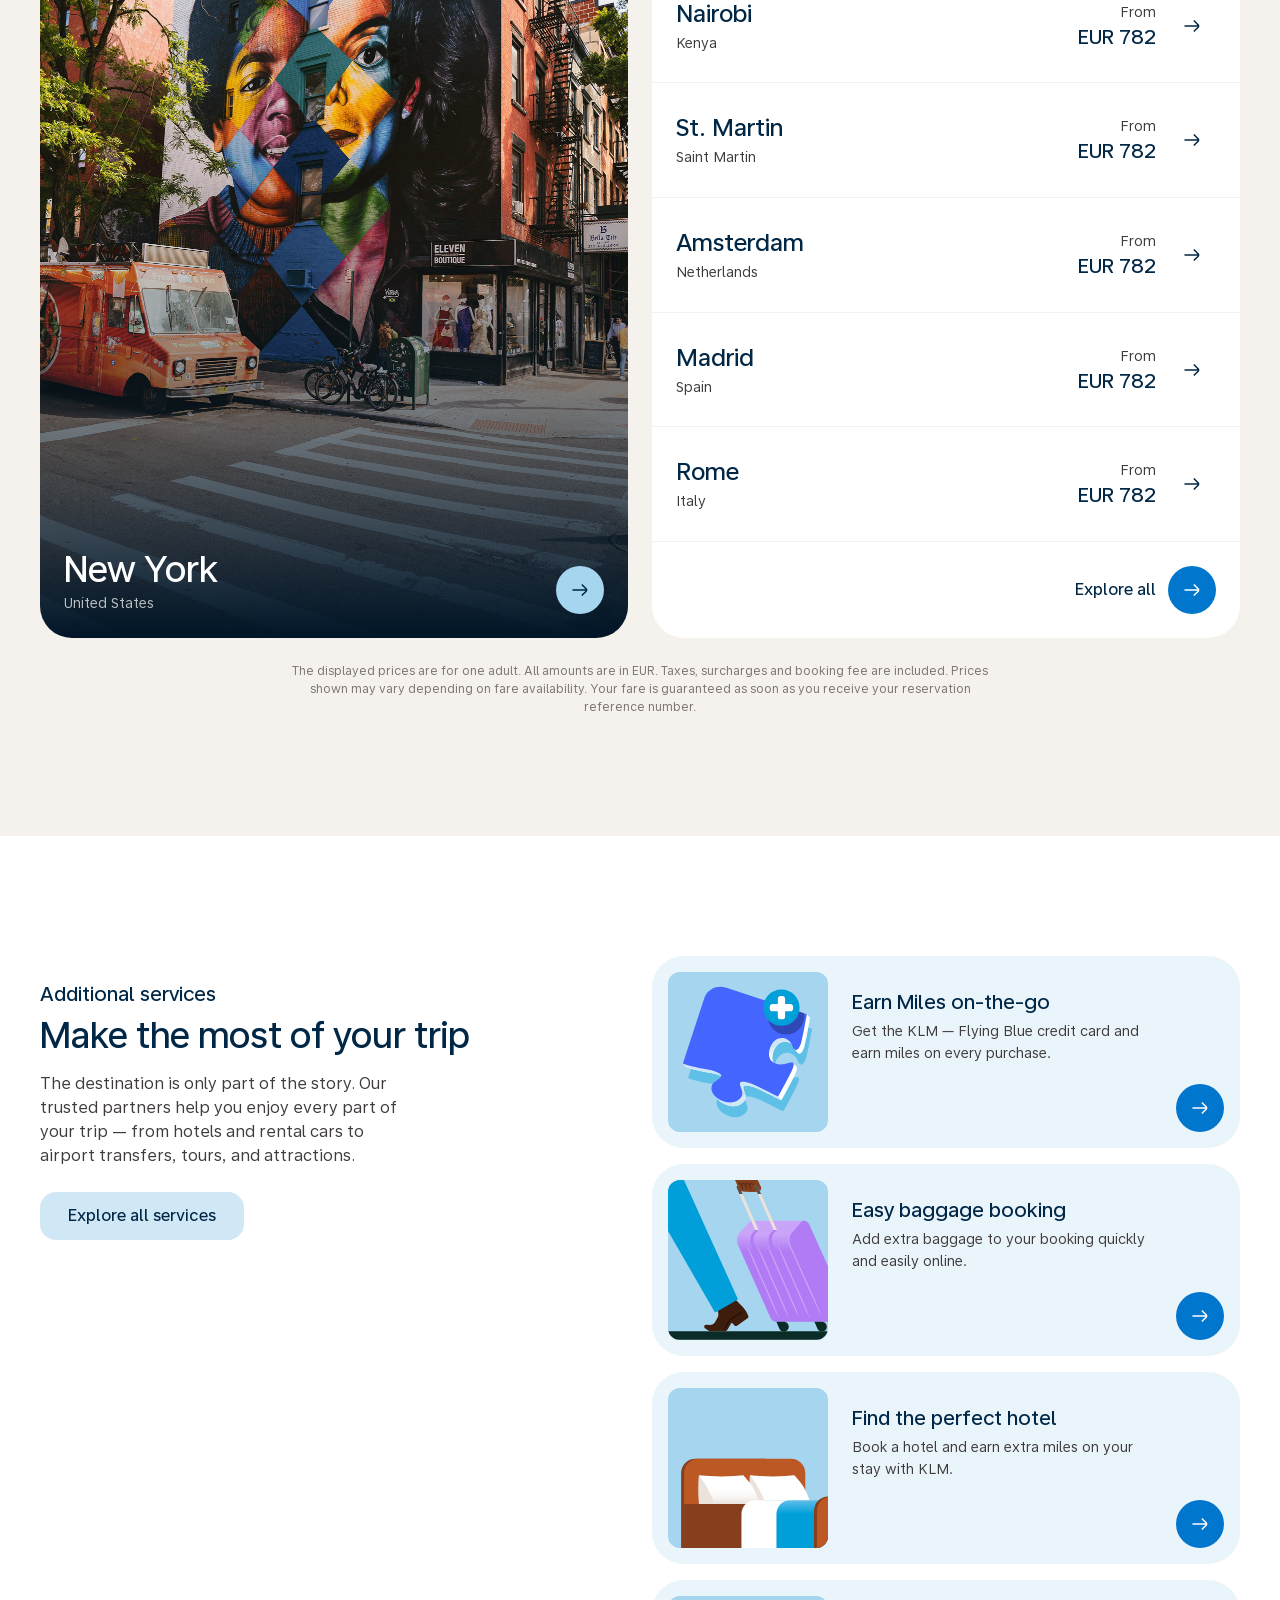
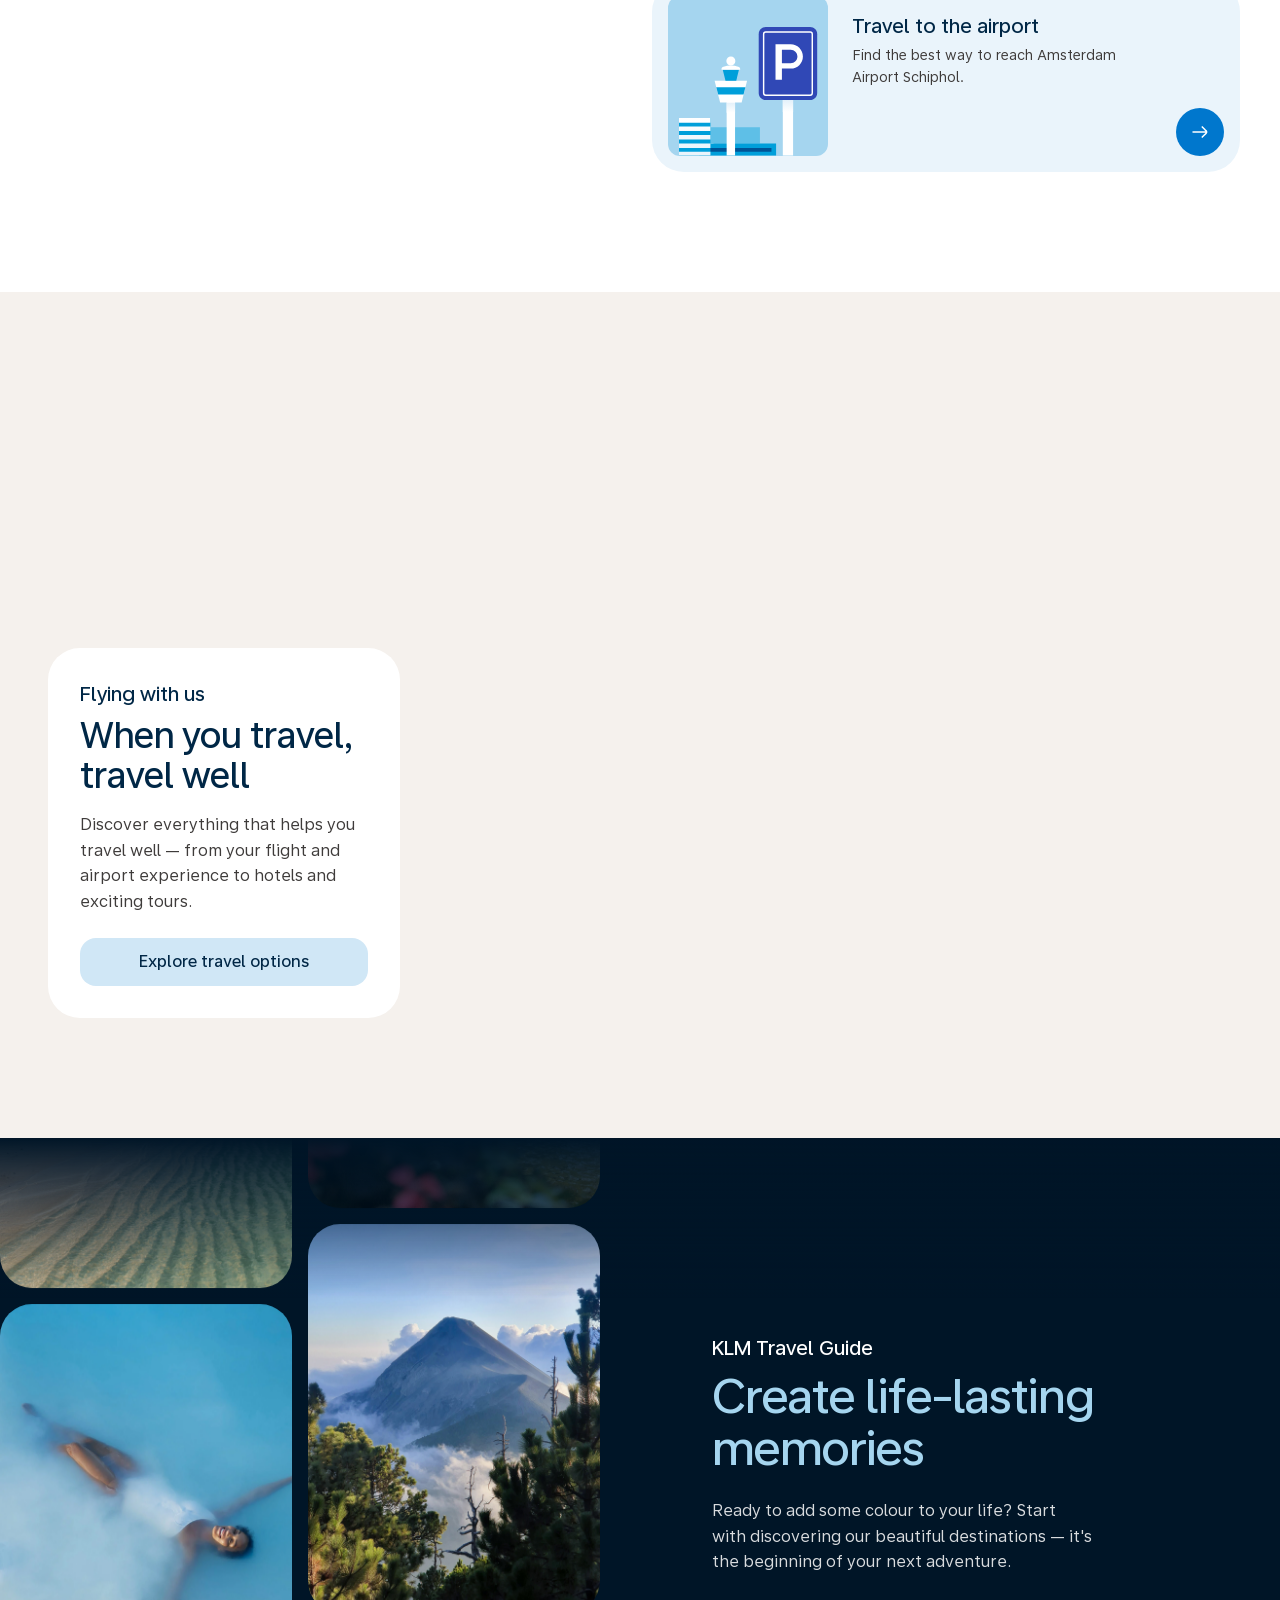
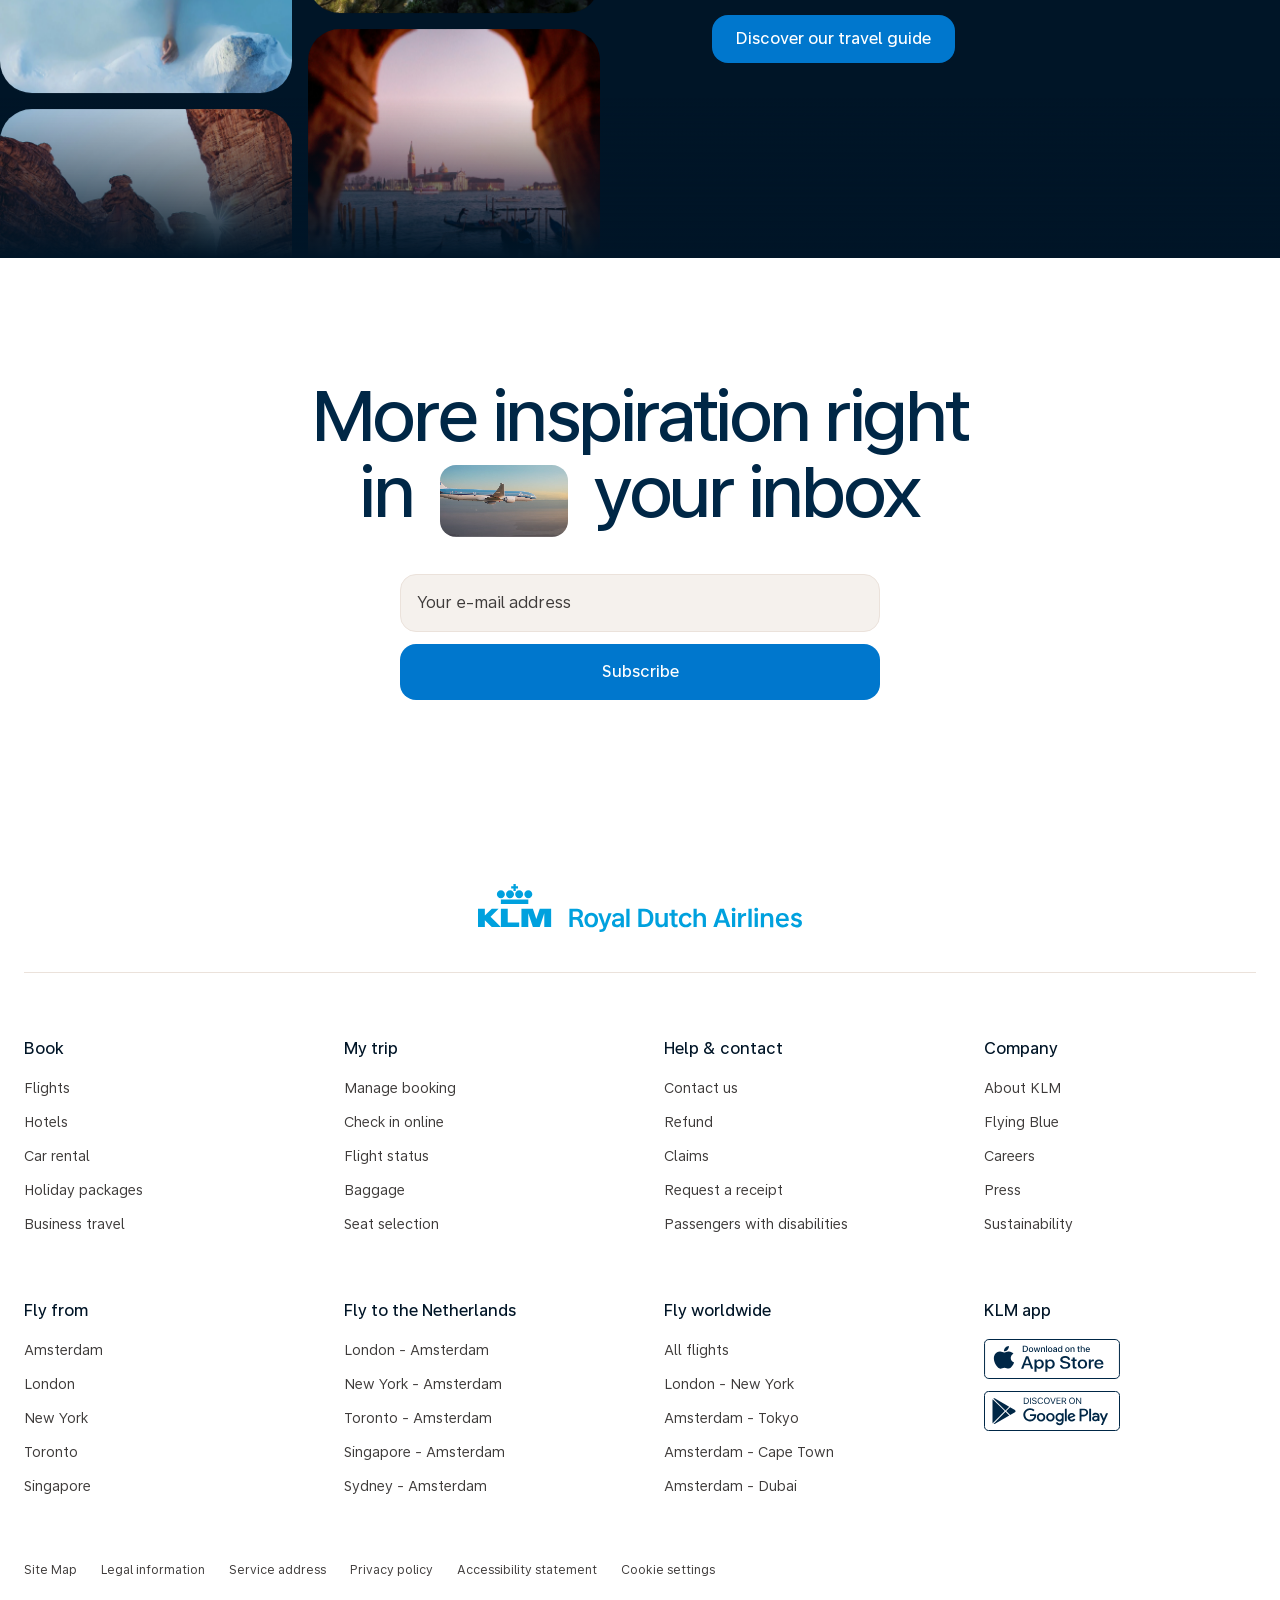
==== commit 4783468c: "dest-row: pill CTA with arrow animation and hover states; remove squircle from 9999px buttons; trip-" ====
--- a/index.html
+++ b/index.html
@@ -830,8 +830,8 @@
       z-index: 2;
       width: 36px;
       height: 36px;
-      border-radius: 9999px;
-      corner-shape: round;
+      border-radius: 9999px; corner-shape: round;
+
       background: var(--surface-highlight);
       border: none;
       display: flex;
@@ -1079,8 +1079,8 @@
       justify-content: center;
       width: 48px;
       height: 48px;
-      border-radius: 9999px;
-      corner-shape: round;
+      border-radius: 9999px; corner-shape: round;
+
       background: var(--blue-200);
       border: none;
       padding: 0;
@@ -1340,8 +1340,8 @@
       justify-content: center;
       width: 48px;
       height: 48px;
-      border-radius: 9999px;
-      corner-shape: round;
+      border-radius: 9999px; corner-shape: round;
+
       background: var(--blue-200);
       border: none;
       padding: 0;
@@ -1373,14 +1373,6 @@
 
       border-bottom: 1.5px solid var(--border-subtle);
       cursor: pointer;
-      transition: padding-left 0.4s var(--ease-expo);
-
-    }
-
-    @media (hover: hover) and (pointer: fine) {
-      .dest-row:hover {
-        padding-left: var(--space-32);
-      }
     }
 
     @media (max-width: 959px) {
@@ -1438,11 +1430,28 @@
       white-space: nowrap;
     }
 
-    .dest-row__arrow {
-      width: 20px;
-      height: 20px;
+    .dest-row__arrow-wrap {
+      width: 48px;
+      height: 48px;
+      flex-shrink: 0;
+      border-radius: 9999px; corner-shape: round;
+      background: transparent;
+      border: none;
+      display: flex;
+      align-items: center;
+      justify-content: center;
+      cursor: pointer;
+      overflow: hidden;
+      transition: background 0.2s var(--ease-expo);
       color: var(--text-subtle);
-      flex-shrink: 0;
+    }
+
+    .dest-row:hover .dest-row__arrow-wrap { background: color-mix(in srgb, var(--warm-grey-900) 4%, transparent); }
+    .dest-row:active .dest-row__arrow-wrap { background: color-mix(in srgb, var(--warm-grey-900) 8%, transparent); }
+
+    @media (hover: hover) and (pointer: fine) {
+      .dest-row:hover .dest-row__arrow-wrap .icon-btn-arrows svg:first-child { transform: translateX(48px) scale(0.7); }
+      .dest-row:hover .dest-row__arrow-wrap .icon-btn-arrows svg:last-child  { transform: translateX(0) scale(1); }
     }
 
     .dest-list__footer {
@@ -1468,8 +1477,8 @@
       justify-content: center;
       width: 48px;
       height: 48px;
-      border-radius: 9999px;
-      corner-shape: round;
+      border-radius: 9999px; corner-shape: round;
+
       background: var(--colour-active);
       border: none;
       padding: 0;
@@ -1609,8 +1618,8 @@
       justify-content: center;
       width: 48px;
       height: 48px;
-      border-radius: 9999px;
-      corner-shape: round;
+      border-radius: 9999px; corner-shape: round;
+
       background: var(--colour-active);
       border: none;
       padding: 0;
@@ -2815,7 +2824,7 @@
                   <span class="dest-row__from">From</span>
                   <span class="dest-row__price">EUR 782</span>
                 </div>
-                <svg class="dest-row__arrow" viewBox="0 0 20 20" fill="none" aria-hidden="true"><path d="M4 10h12M11 5l5 5-5 5" stroke="currentColor" stroke-width="1.5" stroke-linecap="round" stroke-linejoin="round"/></svg>
+                <button class="dest-row__arrow-wrap" type="button" aria-hidden="true" tabindex="-1"><div class="icon-btn-arrows"><svg width="24" height="24" viewBox="0 0 24 24" fill="none"><path d="M14.3113 5.901L13.2649 6.97571L16.0334 9.6714C16.741 10.3603 17.2158 10.8249 17.5232 11.218C17.5317 11.2288 17.5399 11.2394 17.548 11.25L4.5 11.25V12.75L17.5479 12.75C17.5399 12.7605 17.5316 12.7711 17.5232 12.7819C17.2158 13.1749 16.741 13.6395 16.0334 14.3285L13.2649 17.0242L14.3113 18.0989L17.1177 15.3663C17.7776 14.7238 18.3272 14.1888 18.7047 13.706C19.1029 13.1969 19.3831 12.6569 19.3831 11.9999C19.3831 11.343 19.1029 10.8029 18.7047 10.2939C18.3272 9.81111 17.7776 9.27604 17.1177 8.63354L14.3113 5.901Z" fill="currentColor"/></svg><svg width="24" height="24" viewBox="0 0 24 24" fill="none"><path d="M14.3113 5.901L13.2649 6.97571L16.0334 9.6714C16.741 10.3603 17.2158 10.8249 17.5232 11.218C17.5317 11.2288 17.5399 11.2394 17.548 11.25L4.5 11.25V12.75L17.5479 12.75C17.5399 12.7605 17.5316 12.7711 17.5232 12.7819C17.2158 13.1749 16.741 13.6395 16.0334 14.3285L13.2649 17.0242L14.3113 18.0989L17.1177 15.3663C17.7776 14.7238 18.3272 14.1888 18.7047 13.706C19.1029 13.1969 19.3831 12.6569 19.3831 11.9999C19.3831 11.343 19.1029 10.8029 18.7047 10.2939C18.3272 9.81111 17.7776 9.27604 17.1177 8.63354L14.3113 5.901Z" fill="currentColor"/></svg></div></button>
               </div>
             </div>
 
@@ -2829,7 +2838,7 @@
                   <span class="dest-row__from">From</span>
                   <span class="dest-row__price">EUR 782</span>
                 </div>
-                <svg class="dest-row__arrow" viewBox="0 0 20 20" fill="none" aria-hidden="true"><path d="M4 10h12M11 5l5 5-5 5" stroke="currentColor" stroke-width="1.5" stroke-linecap="round" stroke-linejoin="round"/></svg>
+                <button class="dest-row__arrow-wrap" type="button" aria-hidden="true" tabindex="-1"><div class="icon-btn-arrows"><svg width="24" height="24" viewBox="0 0 24 24" fill="none"><path d="M14.3113 5.901L13.2649 6.97571L16.0334 9.6714C16.741 10.3603 17.2158 10.8249 17.5232 11.218C17.5317 11.2288 17.5399 11.2394 17.548 11.25L4.5 11.25V12.75L17.5479 12.75C17.5399 12.7605 17.5316 12.7711 17.5232 12.7819C17.2158 13.1749 16.741 13.6395 16.0334 14.3285L13.2649 17.0242L14.3113 18.0989L17.1177 15.3663C17.7776 14.7238 18.3272 14.1888 18.7047 13.706C19.1029 13.1969 19.3831 12.6569 19.3831 11.9999C19.3831 11.343 19.1029 10.8029 18.7047 10.2939C18.3272 9.81111 17.7776 9.27604 17.1177 8.63354L14.3113 5.901Z" fill="currentColor"/></svg><svg width="24" height="24" viewBox="0 0 24 24" fill="none"><path d="M14.3113 5.901L13.2649 6.97571L16.0334 9.6714C16.741 10.3603 17.2158 10.8249 17.5232 11.218C17.5317 11.2288 17.5399 11.2394 17.548 11.25L4.5 11.25V12.75L17.5479 12.75C17.5399 12.7605 17.5316 12.7711 17.5232 12.7819C17.2158 13.1749 16.741 13.6395 16.0334 14.3285L13.2649 17.0242L14.3113 18.0989L17.1177 15.3663C17.7776 14.7238 18.3272 14.1888 18.7047 13.706C19.1029 13.1969 19.3831 12.6569 19.3831 11.9999C19.3831 11.343 19.1029 10.8029 18.7047 10.2939C18.3272 9.81111 17.7776 9.27604 17.1177 8.63354L14.3113 5.901Z" fill="currentColor"/></svg></div></button>
               </div>
             </div>
 
@@ -2843,7 +2852,7 @@
                   <span class="dest-row__from">From</span>
                   <span class="dest-row__price">EUR 782</span>
                 </div>
-                <svg class="dest-row__arrow" viewBox="0 0 20 20" fill="none" aria-hidden="true"><path d="M4 10h12M11 5l5 5-5 5" stroke="currentColor" stroke-width="1.5" stroke-linecap="round" stroke-linejoin="round"/></svg>
+                <button class="dest-row__arrow-wrap" type="button" aria-hidden="true" tabindex="-1"><div class="icon-btn-arrows"><svg width="24" height="24" viewBox="0 0 24 24" fill="none"><path d="M14.3113 5.901L13.2649 6.97571L16.0334 9.6714C16.741 10.3603 17.2158 10.8249 17.5232 11.218C17.5317 11.2288 17.5399 11.2394 17.548 11.25L4.5 11.25V12.75L17.5479 12.75C17.5399 12.7605 17.5316 12.7711 17.5232 12.7819C17.2158 13.1749 16.741 13.6395 16.0334 14.3285L13.2649 17.0242L14.3113 18.0989L17.1177 15.3663C17.7776 14.7238 18.3272 14.1888 18.7047 13.706C19.1029 13.1969 19.3831 12.6569 19.3831 11.9999C19.3831 11.343 19.1029 10.8029 18.7047 10.2939C18.3272 9.81111 17.7776 9.27604 17.1177 8.63354L14.3113 5.901Z" fill="currentColor"/></svg><svg width="24" height="24" viewBox="0 0 24 24" fill="none"><path d="M14.3113 5.901L13.2649 6.97571L16.0334 9.6714C16.741 10.3603 17.2158 10.8249 17.5232 11.218C17.5317 11.2288 17.5399 11.2394 17.548 11.25L4.5 11.25V12.75L17.5479 12.75C17.5399 12.7605 17.5316 12.7711 17.5232 12.7819C17.2158 13.1749 16.741 13.6395 16.0334 14.3285L13.2649 17.0242L14.3113 18.0989L17.1177 15.3663C17.7776 14.7238 18.3272 14.1888 18.7047 13.706C19.1029 13.1969 19.3831 12.6569 19.3831 11.9999C19.3831 11.343 19.1029 10.8029 18.7047 10.2939C18.3272 9.81111 17.7776 9.27604 17.1177 8.63354L14.3113 5.901Z" fill="currentColor"/></svg></div></button>
               </div>
             </div>
 
@@ -2857,7 +2866,7 @@
                   <span class="dest-row__from">From</span>
                   <span class="dest-row__price">EUR 782</span>
                 </div>
-                <svg class="dest-row__arrow" viewBox="0 0 20 20" fill="none" aria-hidden="true"><path d="M4 10h12M11 5l5 5-5 5" stroke="currentColor" stroke-width="1.5" stroke-linecap="round" stroke-linejoin="round"/></svg>
+                <button class="dest-row__arrow-wrap" type="button" aria-hidden="true" tabindex="-1"><div class="icon-btn-arrows"><svg width="24" height="24" viewBox="0 0 24 24" fill="none"><path d="M14.3113 5.901L13.2649 6.97571L16.0334 9.6714C16.741 10.3603 17.2158 10.8249 17.5232 11.218C17.5317 11.2288 17.5399 11.2394 17.548 11.25L4.5 11.25V12.75L17.5479 12.75C17.5399 12.7605 17.5316 12.7711 17.5232 12.7819C17.2158 13.1749 16.741 13.6395 16.0334 14.3285L13.2649 17.0242L14.3113 18.0989L17.1177 15.3663C17.7776 14.7238 18.3272 14.1888 18.7047 13.706C19.1029 13.1969 19.3831 12.6569 19.3831 11.9999C19.3831 11.343 19.1029 10.8029 18.7047 10.2939C18.3272 9.81111 17.7776 9.27604 17.1177 8.63354L14.3113 5.901Z" fill="currentColor"/></svg><svg width="24" height="24" viewBox="0 0 24 24" fill="none"><path d="M14.3113 5.901L13.2649 6.97571L16.0334 9.6714C16.741 10.3603 17.2158 10.8249 17.5232 11.218C17.5317 11.2288 17.5399 11.2394 17.548 11.25L4.5 11.25V12.75L17.5479 12.75C17.5399 12.7605 17.5316 12.7711 17.5232 12.7819C17.2158 13.1749 16.741 13.6395 16.0334 14.3285L13.2649 17.0242L14.3113 18.0989L17.1177 15.3663C17.7776 14.7238 18.3272 14.1888 18.7047 13.706C19.1029 13.1969 19.3831 12.6569 19.3831 11.9999C19.3831 11.343 19.1029 10.8029 18.7047 10.2939C18.3272 9.81111 17.7776 9.27604 17.1177 8.63354L14.3113 5.901Z" fill="currentColor"/></svg></div></button>
               </div>
             </div>
 
@@ -2871,7 +2880,7 @@
                   <span class="dest-row__from">From</span>
                   <span class="dest-row__price">EUR 782</span>
                 </div>
-                <svg class="dest-row__arrow" viewBox="0 0 20 20" fill="none" aria-hidden="true"><path d="M4 10h12M11 5l5 5-5 5" stroke="currentColor" stroke-width="1.5" stroke-linecap="round" stroke-linejoin="round"/></svg>
+                <button class="dest-row__arrow-wrap" type="button" aria-hidden="true" tabindex="-1"><div class="icon-btn-arrows"><svg width="24" height="24" viewBox="0 0 24 24" fill="none"><path d="M14.3113 5.901L13.2649 6.97571L16.0334 9.6714C16.741 10.3603 17.2158 10.8249 17.5232 11.218C17.5317 11.2288 17.5399 11.2394 17.548 11.25L4.5 11.25V12.75L17.5479 12.75C17.5399 12.7605 17.5316 12.7711 17.5232 12.7819C17.2158 13.1749 16.741 13.6395 16.0334 14.3285L13.2649 17.0242L14.3113 18.0989L17.1177 15.3663C17.7776 14.7238 18.3272 14.1888 18.7047 13.706C19.1029 13.1969 19.3831 12.6569 19.3831 11.9999C19.3831 11.343 19.1029 10.8029 18.7047 10.2939C18.3272 9.81111 17.7776 9.27604 17.1177 8.63354L14.3113 5.901Z" fill="currentColor"/></svg><svg width="24" height="24" viewBox="0 0 24 24" fill="none"><path d="M14.3113 5.901L13.2649 6.97571L16.0334 9.6714C16.741 10.3603 17.2158 10.8249 17.5232 11.218C17.5317 11.2288 17.5399 11.2394 17.548 11.25L4.5 11.25V12.75L17.5479 12.75C17.5399 12.7605 17.5316 12.7711 17.5232 12.7819C17.2158 13.1749 16.741 13.6395 16.0334 14.3285L13.2649 17.0242L14.3113 18.0989L17.1177 15.3663C17.7776 14.7238 18.3272 14.1888 18.7047 13.706C19.1029 13.1969 19.3831 12.6569 19.3831 11.9999C19.3831 11.343 19.1029 10.8029 18.7047 10.2939C18.3272 9.81111 17.7776 9.27604 17.1177 8.63354L14.3113 5.901Z" fill="currentColor"/></svg></div></button>
               </div>
             </div>
 
@@ -2885,7 +2894,7 @@
                   <span class="dest-row__from">From</span>
                   <span class="dest-row__price">EUR 782</span>
                 </div>
-                <svg class="dest-row__arrow" viewBox="0 0 20 20" fill="none" aria-hidden="true"><path d="M4 10h12M11 5l5 5-5 5" stroke="currentColor" stroke-width="1.5" stroke-linecap="round" stroke-linejoin="round"/></svg>
+                <button class="dest-row__arrow-wrap" type="button" aria-hidden="true" tabindex="-1"><div class="icon-btn-arrows"><svg width="24" height="24" viewBox="0 0 24 24" fill="none"><path d="M14.3113 5.901L13.2649 6.97571L16.0334 9.6714C16.741 10.3603 17.2158 10.8249 17.5232 11.218C17.5317 11.2288 17.5399 11.2394 17.548 11.25L4.5 11.25V12.75L17.5479 12.75C17.5399 12.7605 17.5316 12.7711 17.5232 12.7819C17.2158 13.1749 16.741 13.6395 16.0334 14.3285L13.2649 17.0242L14.3113 18.0989L17.1177 15.3663C17.7776 14.7238 18.3272 14.1888 18.7047 13.706C19.1029 13.1969 19.3831 12.6569 19.3831 11.9999C19.3831 11.343 19.1029 10.8029 18.7047 10.2939C18.3272 9.81111 17.7776 9.27604 17.1177 8.63354L14.3113 5.901Z" fill="currentColor"/></svg><svg width="24" height="24" viewBox="0 0 24 24" fill="none"><path d="M14.3113 5.901L13.2649 6.97571L16.0334 9.6714C16.741 10.3603 17.2158 10.8249 17.5232 11.218C17.5317 11.2288 17.5399 11.2394 17.548 11.25L4.5 11.25V12.75L17.5479 12.75C17.5399 12.7605 17.5316 12.7711 17.5232 12.7819C17.2158 13.1749 16.741 13.6395 16.0334 14.3285L13.2649 17.0242L14.3113 18.0989L17.1177 15.3663C17.7776 14.7238 18.3272 14.1888 18.7047 13.706C19.1029 13.1969 19.3831 12.6569 19.3831 11.9999C19.3831 11.343 19.1029 10.8029 18.7047 10.2939C18.3272 9.81111 17.7776 9.27604 17.1177 8.63354L14.3113 5.901Z" fill="currentColor"/></svg></div></button>
               </div>
             </div>
 
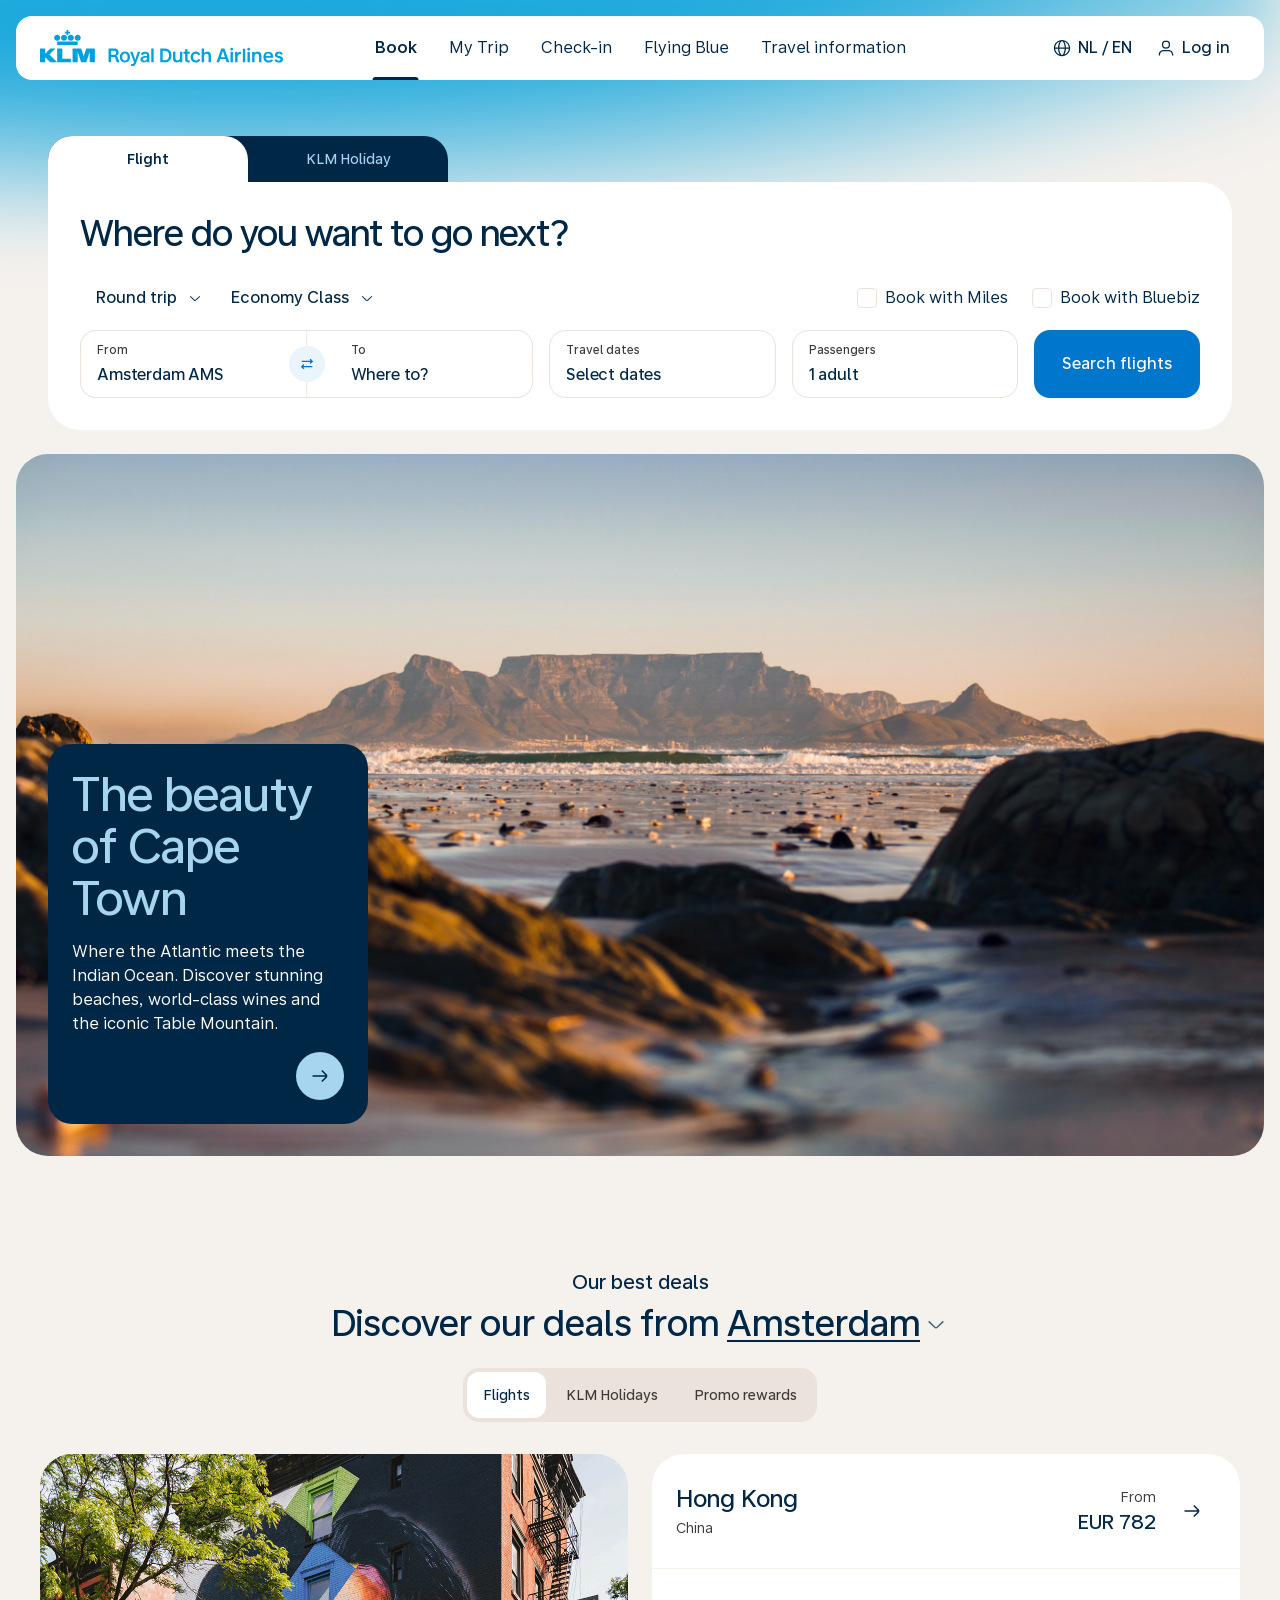
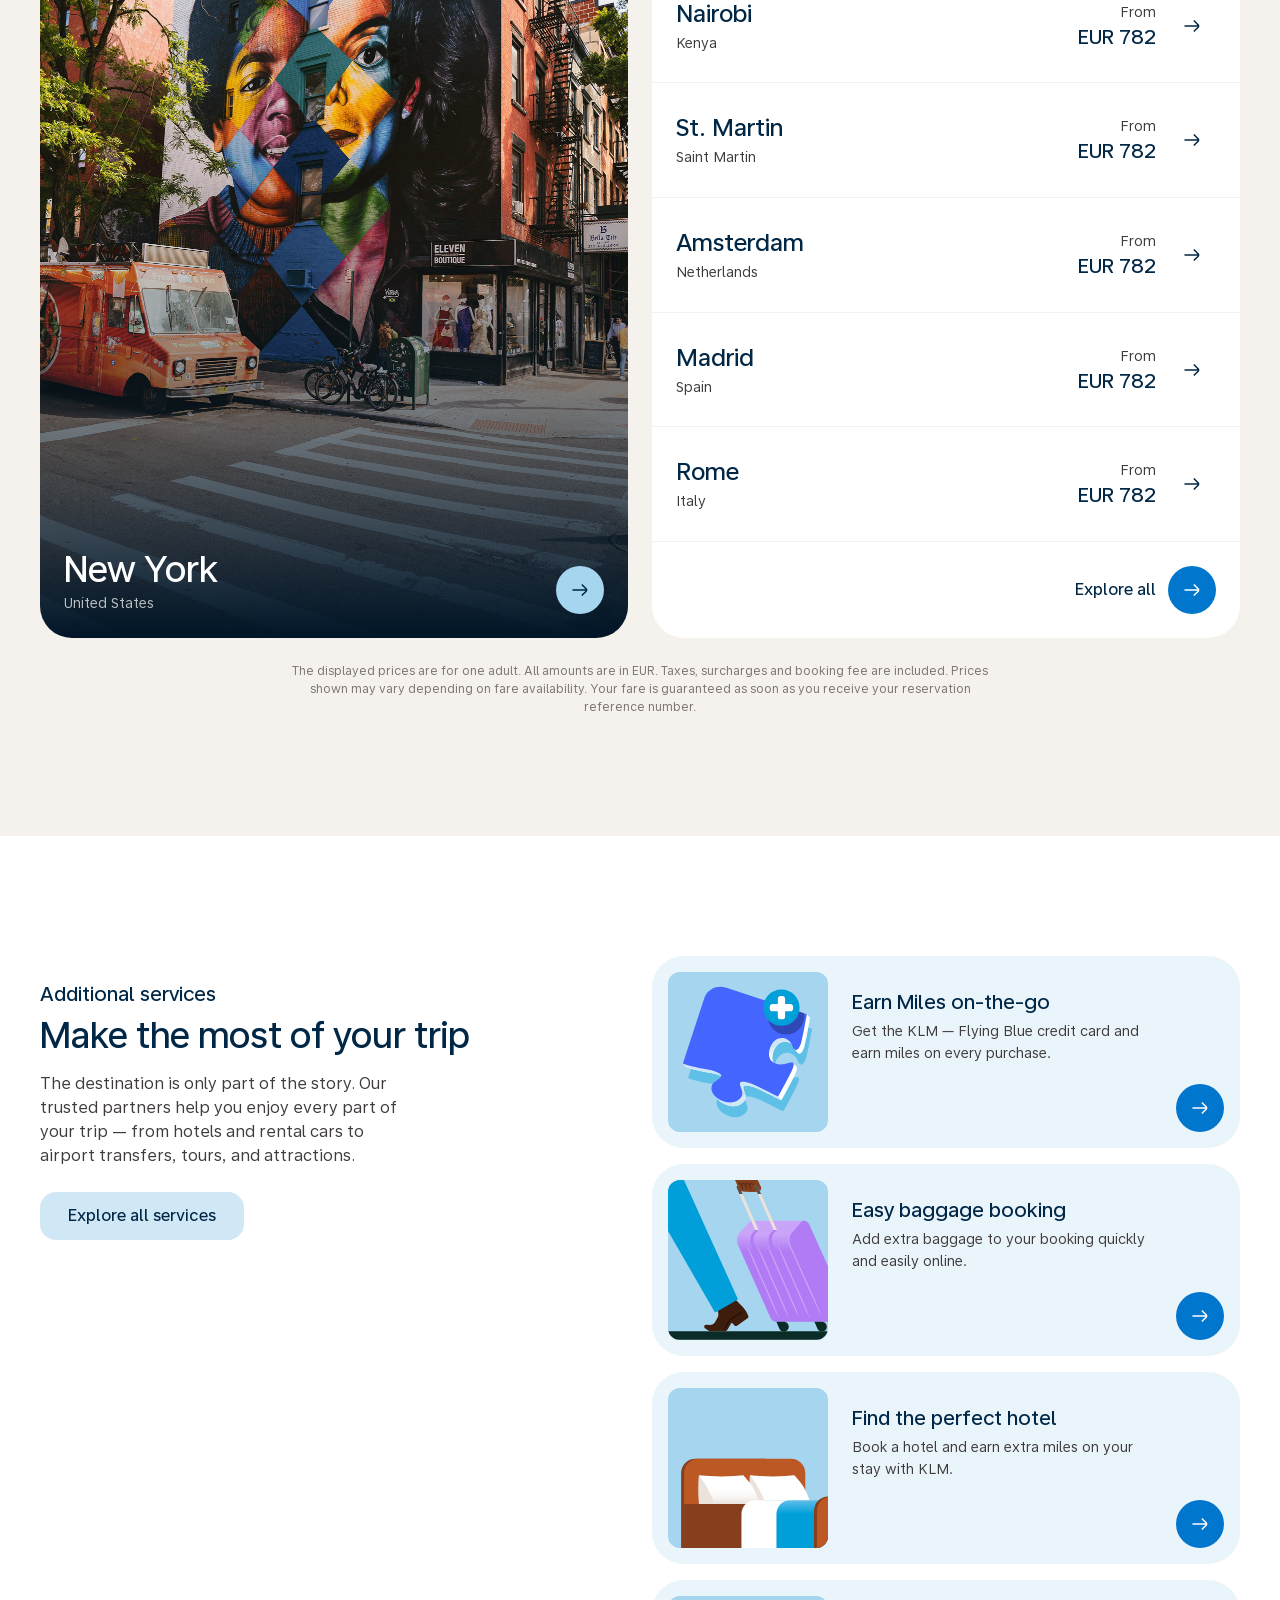
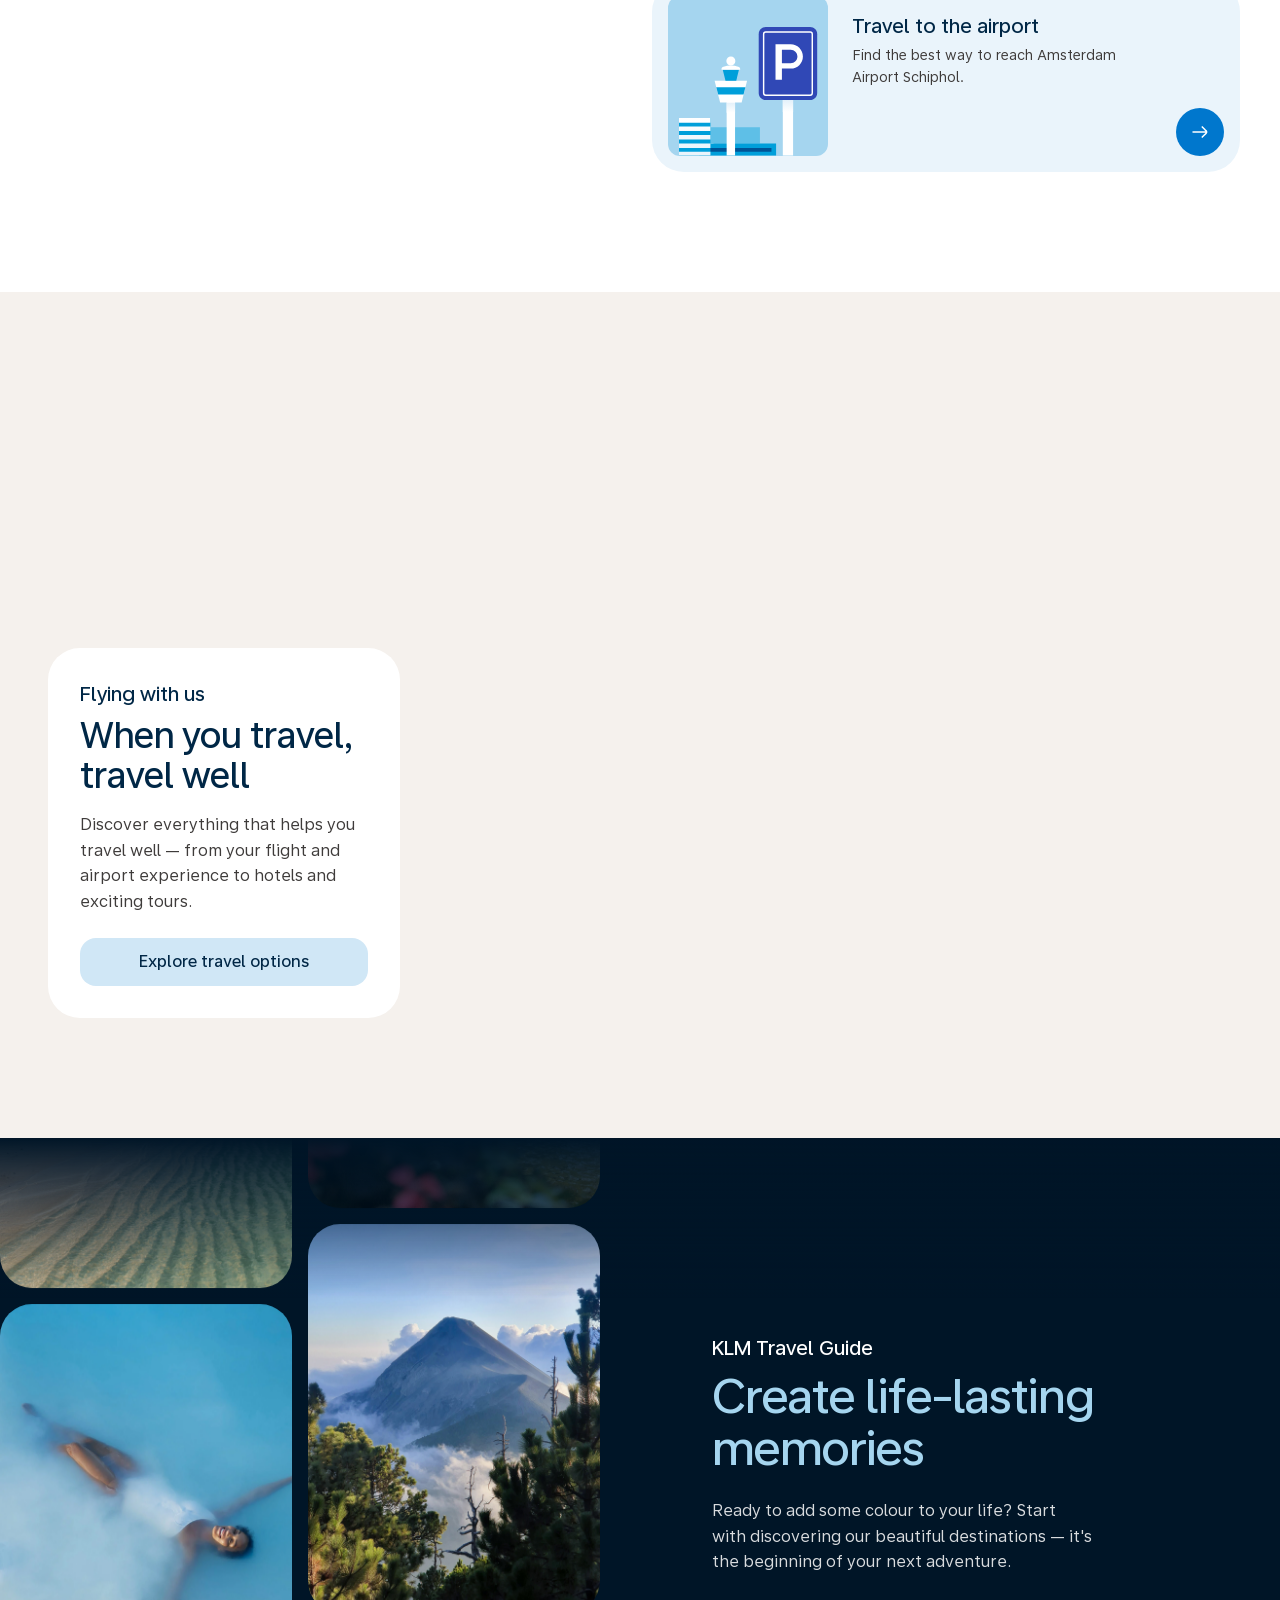
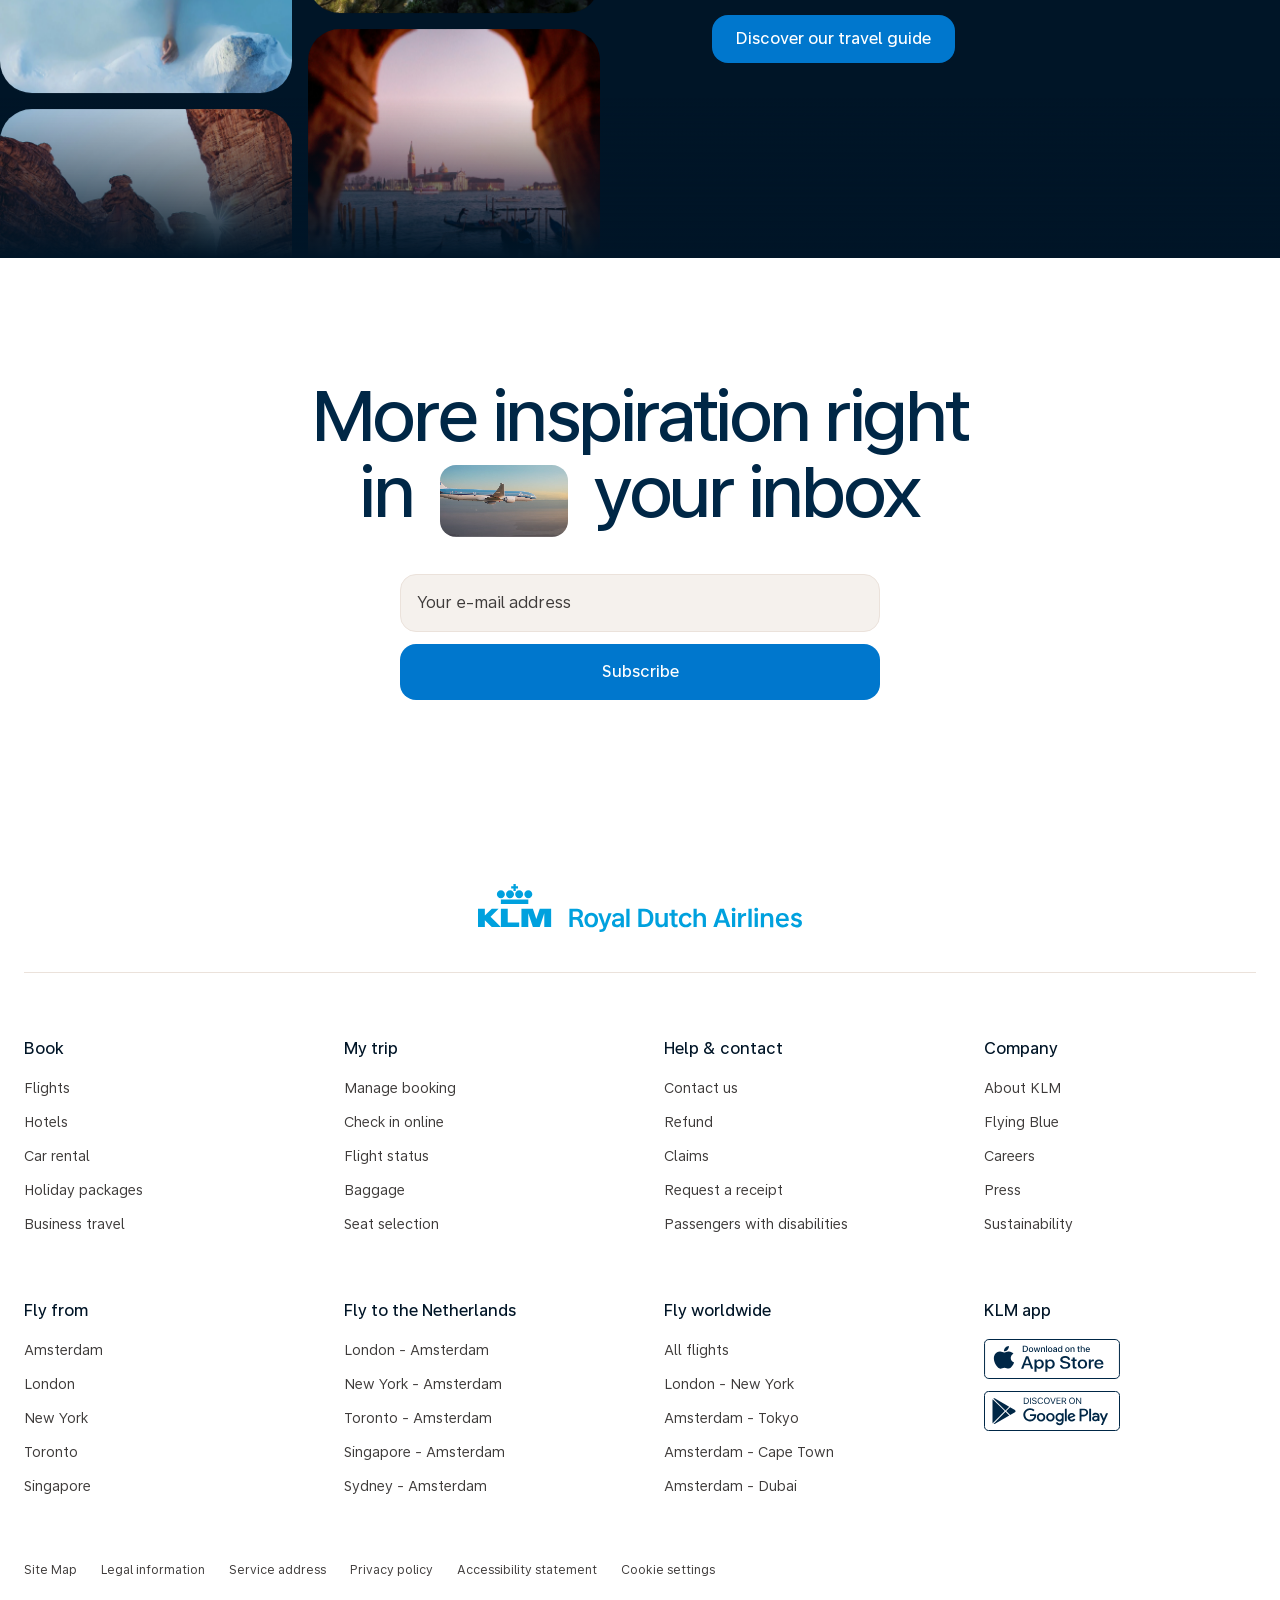
==== commit f2136dac: "arrow animation: snap back instantly on mouse leave for dest-row, trip-option__cta, service-card__ct" ====
--- a/index.html
+++ b/index.html
@@ -1449,7 +1449,10 @@
     .dest-row:hover .dest-row__arrow-wrap { background: color-mix(in srgb, var(--warm-grey-900) 4%, transparent); }
     .dest-row:active .dest-row__arrow-wrap { background: color-mix(in srgb, var(--warm-grey-900) 8%, transparent); }
 
+    .dest-row__arrow-wrap .icon-btn-arrows svg { transition: none; }
+
     @media (hover: hover) and (pointer: fine) {
+      .dest-row:hover .dest-row__arrow-wrap .icon-btn-arrows svg { transition: transform 0.75s var(--ease-expo); }
       .dest-row:hover .dest-row__arrow-wrap .icon-btn-arrows svg:first-child { transform: translateX(48px) scale(0.7); }
       .dest-row:hover .dest-row__arrow-wrap .icon-btn-arrows svg:last-child  { transform: translateX(0) scale(1); }
     }
@@ -1631,7 +1634,10 @@
 
     .service-card__cta:active { transform: scale(0.96); }
 
+    .service-card__cta .icon-btn-arrows svg { transition: none; }
+
     @media (hover: hover) and (pointer: fine) {
+      .service-card:hover .service-card__cta .icon-btn-arrows svg { transition: transform 0.75s var(--ease-expo); }
       .service-card:hover .service-card__cta .icon-btn-arrows svg:first-child {
         transform: translateX(48px) scale(0.7);
       }
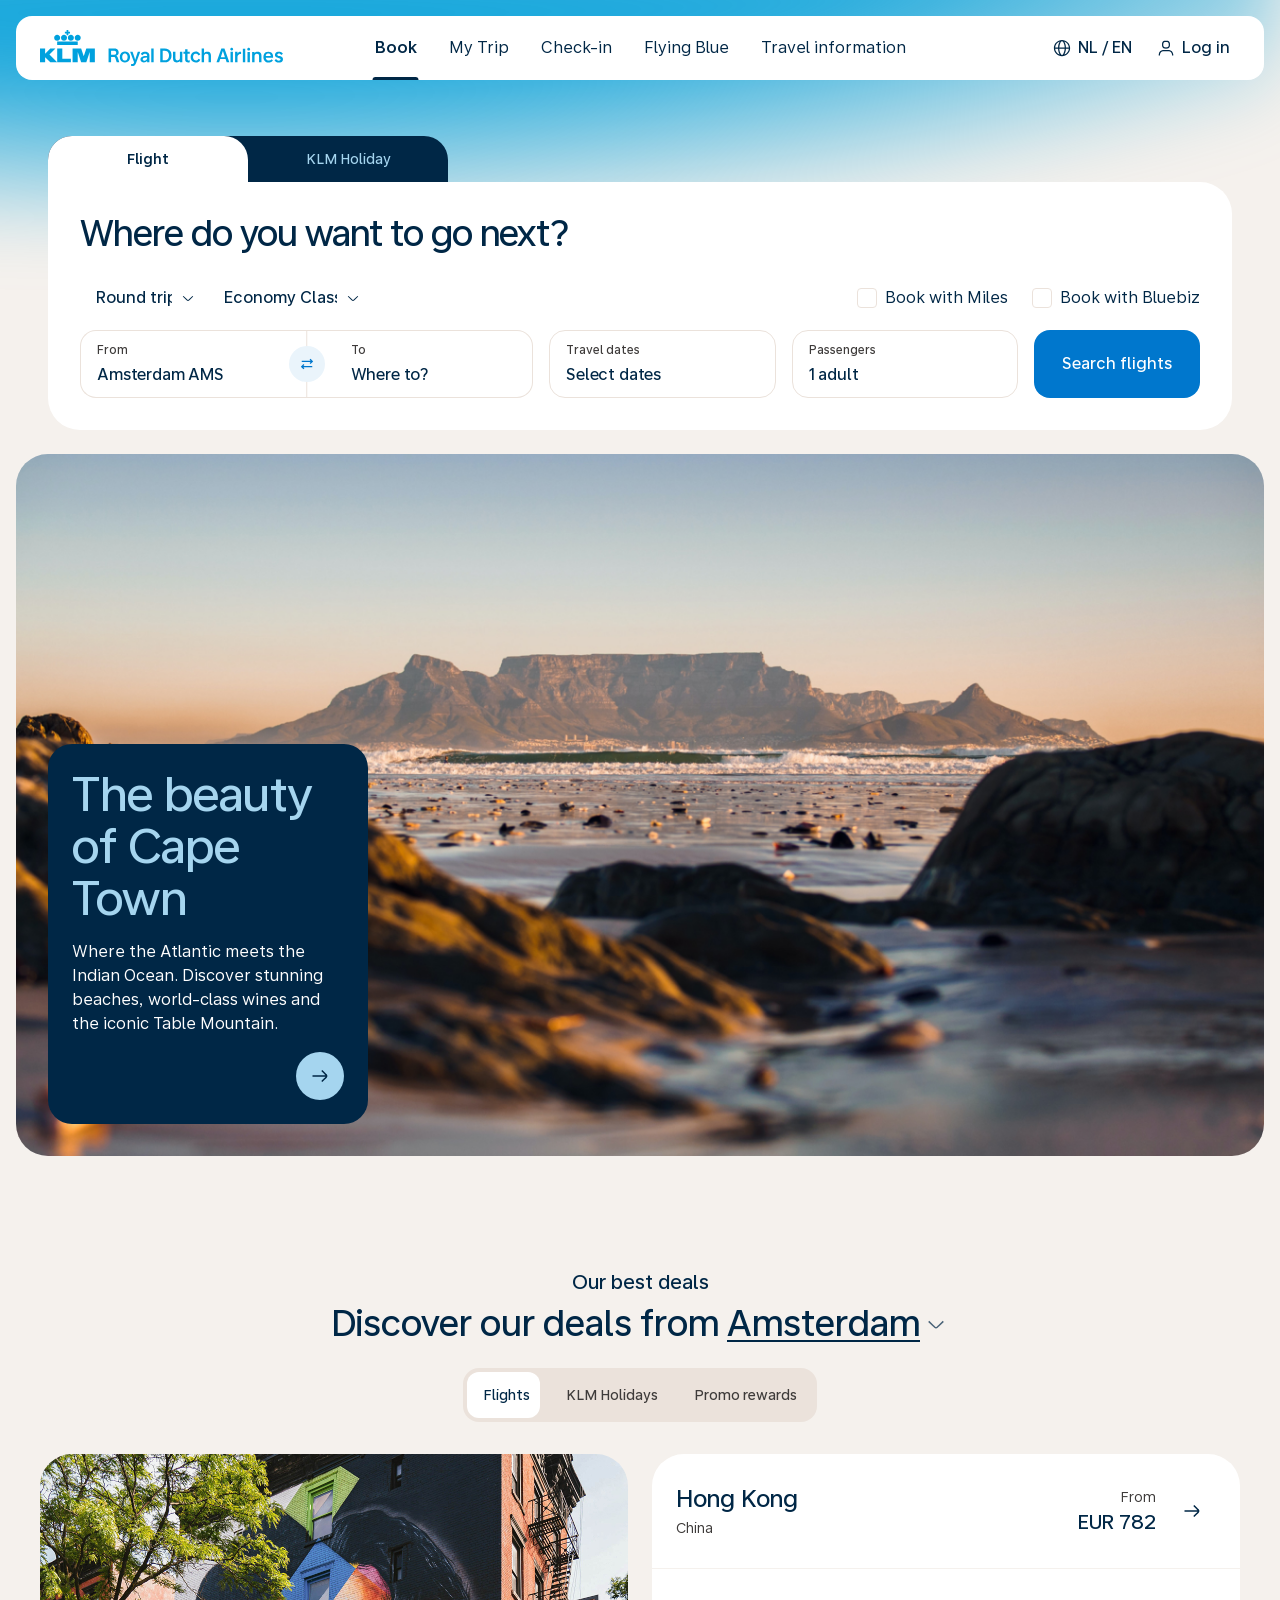
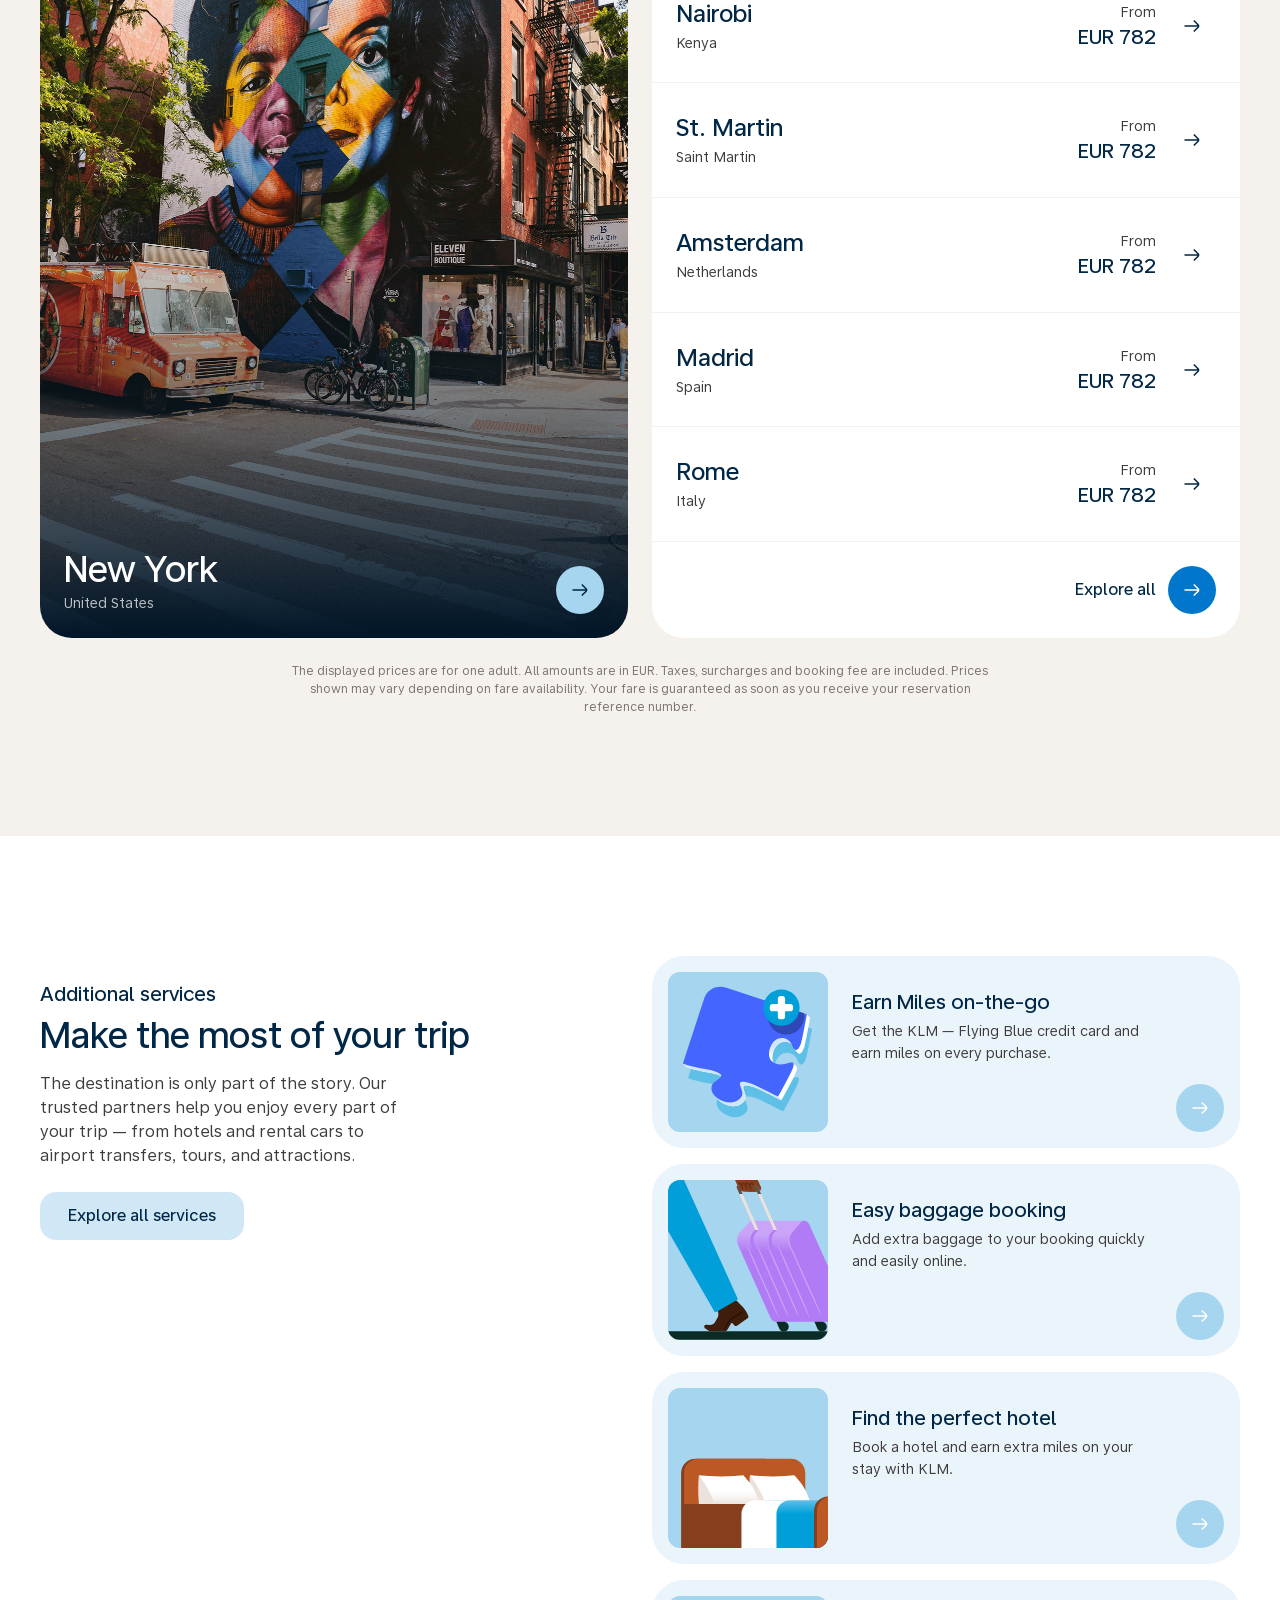
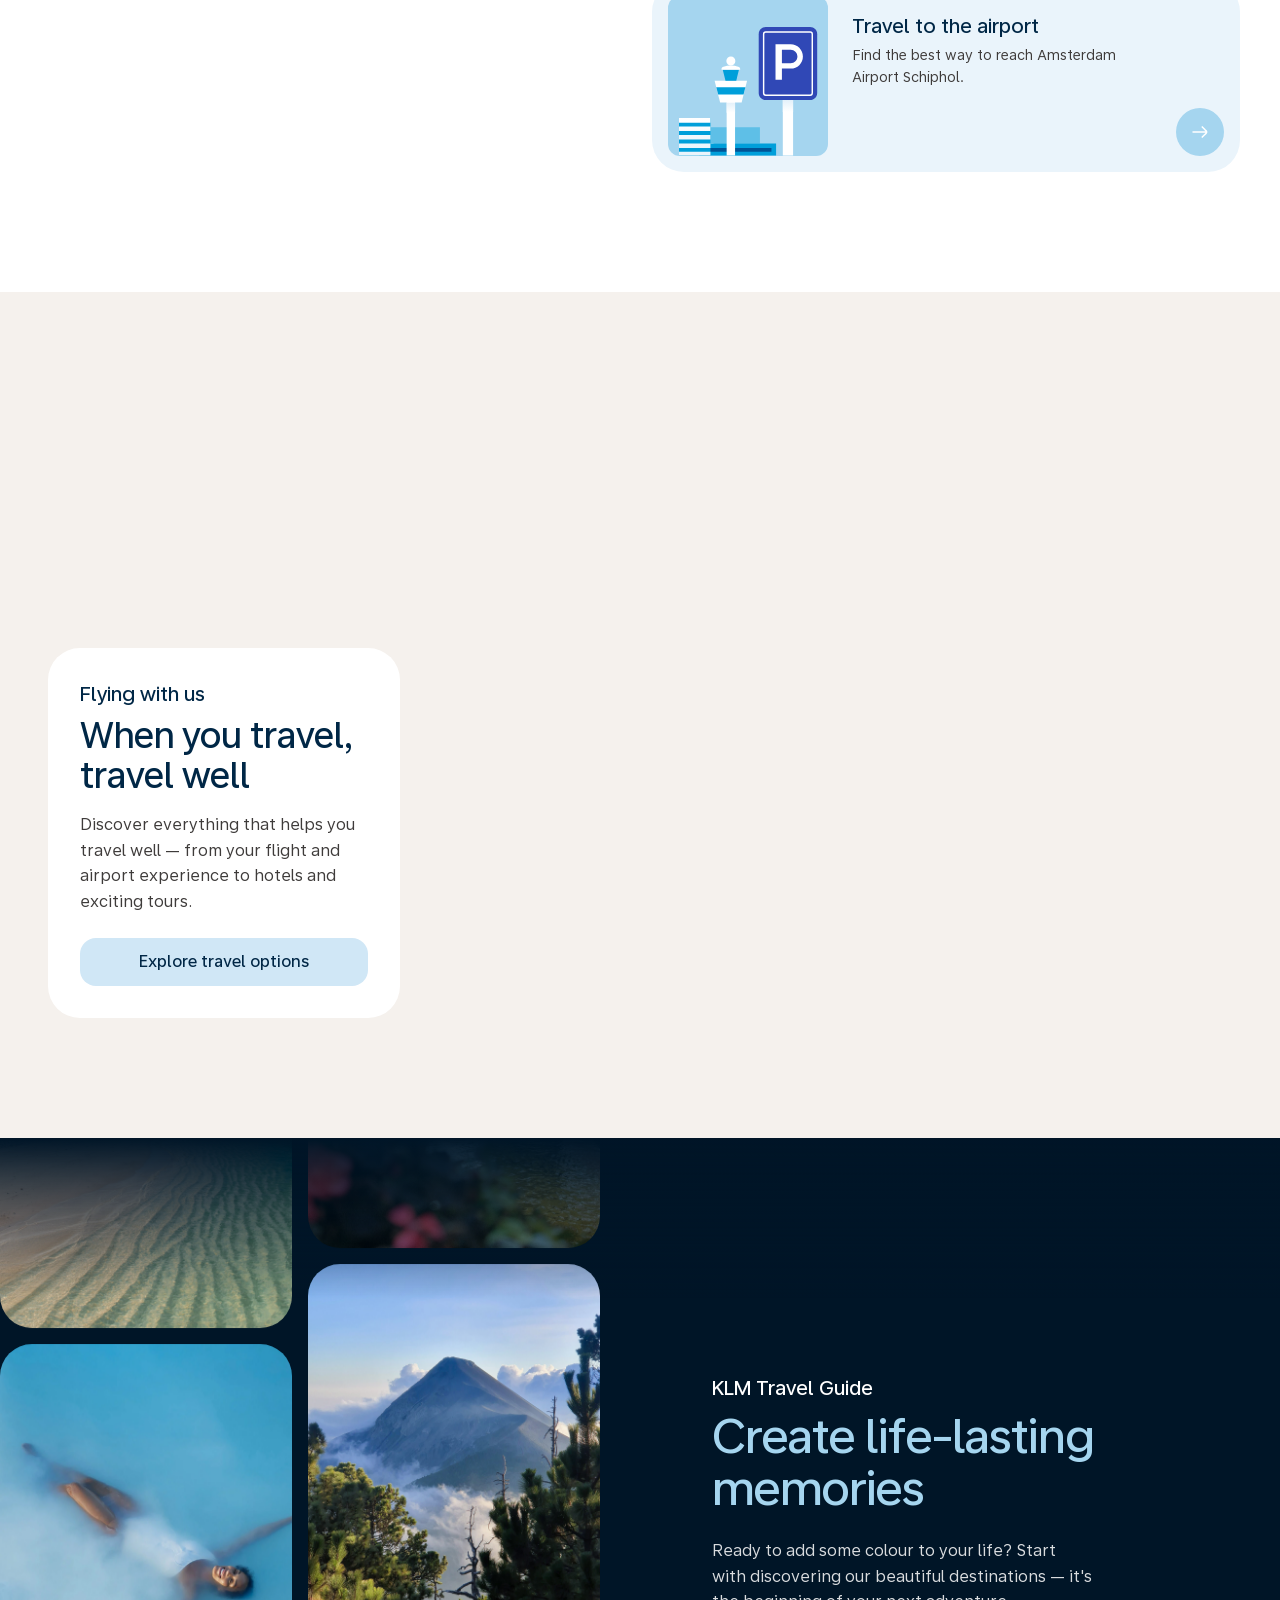
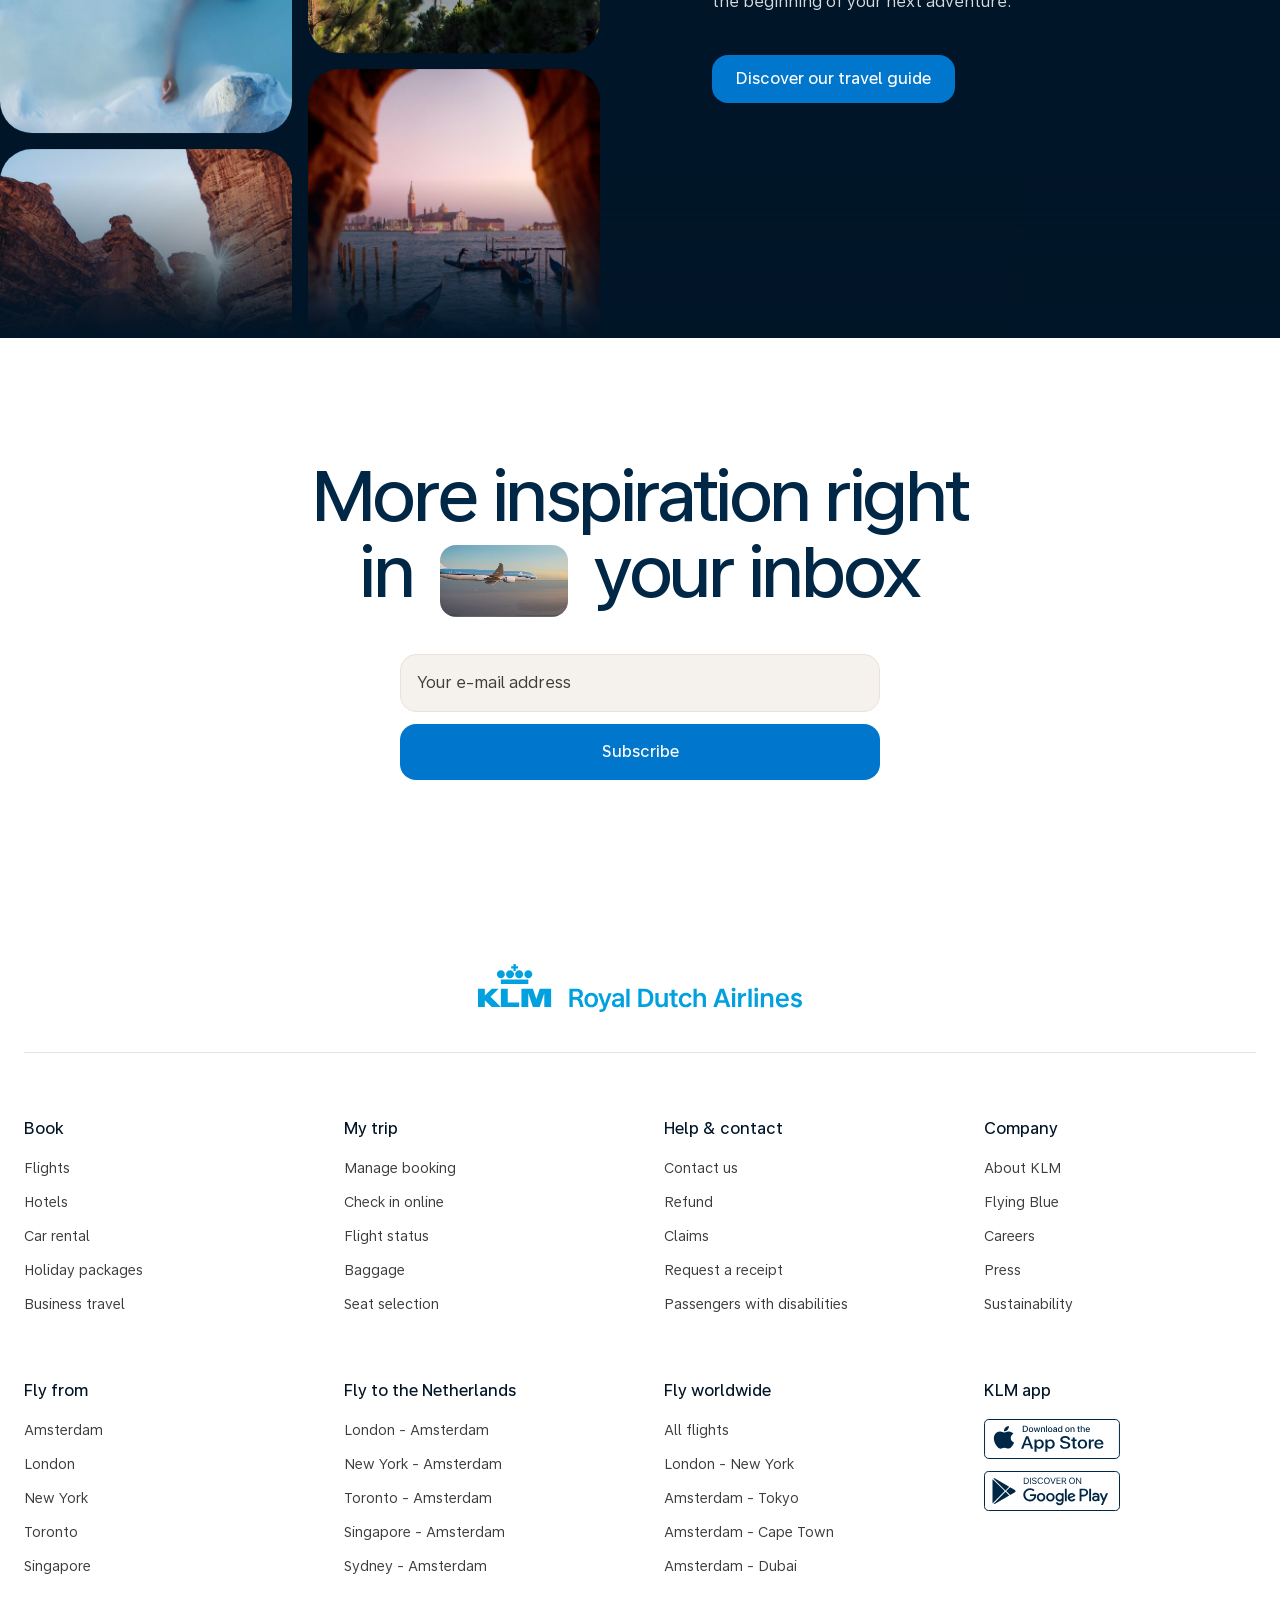
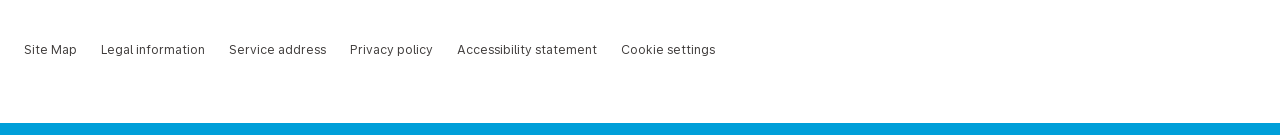
==== commit b74a488a: "Search box v2: KLM Holiday tab, panel switching, layout & polish - KLM Holiday tab with panel switch" ====
--- a/index.html
+++ b/index.html
@@ -1334,24 +1334,45 @@
       color: rgba(255,255,255,0.72);
     }
 
-    .dest-card__cta {
+    /* ─── Icon button system ────────────────────────── */
+    .icon-btn {
       display: inline-flex;
       align-items: center;
       justify-content: center;
-      width: 48px;
-      height: 48px;
+      flex-shrink: 0;
       border-radius: 9999px; corner-shape: round;
-
-      background: var(--blue-200);
       border: none;
       padding: 0;
       cursor: pointer;
-      flex-shrink: 0;
       overflow: hidden;
-      transition: background 0.2s var(--ease-expo), transform 0.2s var(--ease-expo);
-    }
-
-    .dest-card__cta:active { transform: scale(0.96); }
+      transition: background 0.2s var(--ease-expo);
+    }
+    .icon-btn--md { width: 48px; height: 48px; }
+    .icon-btn--sm { width: 40px; height: 40px; }
+
+    /* Primary — blue-500 background, icon colour inherits */
+    .icon-btn--primary   { background: var(--colour-active); color: var(--colour-active-contrast); }
+    /* Alternative — blue-200 background */
+    .icon-btn--alt       { background: var(--blue-200); color: var(--text-default); }
+    /* Secondary — transparent with border */
+    .icon-btn--secondary { background: transparent; border: 1.5px solid var(--border-active); color: var(--text-active); transition: border-color 0.2s var(--ease-expo), background 0.2s var(--ease-expo); }
+    /* Ghost — transparent, no border */
+    .icon-btn--ghost     { background: transparent; color: var(--text-subtle); }
+
+    @media (hover: hover) and (pointer: fine) {
+      .icon-btn--primary:hover,
+      .icon-btn--alt:hover     { background: color-mix(in srgb, var(--blue-900) 4%, var(--blue-200)); }
+      .icon-btn--secondary:hover,
+      .icon-btn--ghost:hover   { background: color-mix(in srgb, var(--warm-grey-900) 4%, transparent); }
+    }
+    .icon-btn--primary:active,
+    .icon-btn--alt:active      { background: color-mix(in srgb, var(--blue-900) 8%, var(--blue-200)); }
+    .icon-btn--secondary:active,
+    .icon-btn--ghost:active    { background: color-mix(in srgb, var(--warm-grey-900) 8%, transparent); }
+
+    .dest-card__cta {
+      position: static; /* reset if needed per context */
+    }
 
     /* Right: destination list */
     .dest-list {
@@ -1430,22 +1451,6 @@
       white-space: nowrap;
     }
 
-    .dest-row__arrow-wrap {
-      width: 48px;
-      height: 48px;
-      flex-shrink: 0;
-      border-radius: 9999px; corner-shape: round;
-      background: transparent;
-      border: none;
-      display: flex;
-      align-items: center;
-      justify-content: center;
-      cursor: pointer;
-      overflow: hidden;
-      transition: background 0.2s var(--ease-expo);
-      color: var(--text-subtle);
-    }
-
     .dest-row:hover .dest-row__arrow-wrap { background: color-mix(in srgb, var(--warm-grey-900) 4%, transparent); }
     .dest-row:active .dest-row__arrow-wrap { background: color-mix(in srgb, var(--warm-grey-900) 8%, transparent); }
 
@@ -1474,24 +1479,7 @@
       color: var(--text-default);
     }
 
-    .dest-list__cta {
-      display: inline-flex;
-      align-items: center;
-      justify-content: center;
-      width: 48px;
-      height: 48px;
-      border-radius: 9999px; corner-shape: round;
-
-      background: var(--colour-active);
-      border: none;
-      padding: 0;
-      cursor: pointer;
-      flex-shrink: 0;
-      overflow: hidden;
-      transition: background 0.2s var(--ease-expo), transform 0.2s var(--ease-expo);
-    }
-
-    .dest-list__cta:active { transform: scale(0.96); }
+    /* dest-list__cta colour overrides handled by .icon-btn--primary */
 
     /* ─── Services section ──────────────────────────── */
 
@@ -1616,23 +1604,7 @@
       position: absolute;
       bottom: var(--space-16);
       right: var(--space-16);
-      display: inline-flex;
-      align-items: center;
-      justify-content: center;
-      width: 48px;
-      height: 48px;
-      border-radius: 9999px; corner-shape: round;
-
-      background: var(--colour-active);
-      border: none;
-      padding: 0;
-      cursor: pointer;
-      flex-shrink: 0;
-      overflow: hidden;
-      transition: background 0.2s var(--ease-expo), transform 0.2s var(--ease-expo);
-    }
-
-    .service-card__cta:active { transform: scale(0.96); }
+    }
 
     .service-card__cta .icon-btn-arrows svg { transition: none; }
 
@@ -1693,6 +1665,13 @@
       .dest-list__footer:hover .icon-btn-arrows svg:last-child {
         transform: translateX(0) scale(1);
       }
+
+      /* Animate in on hover only — snap back instantly on leave */
+      .dest-card__cta .icon-btn-arrows svg,
+      .dest-list__cta .icon-btn-arrows svg { transition: none; }
+
+      .dest-card:hover .dest-card__cta .icon-btn-arrows svg,
+      .dest-list__footer:hover .dest-list__cta .icon-btn-arrows svg { transition: transform 0.75s var(--ease-expo); }
     }
 
     @media (prefers-reduced-motion: reduce) {
@@ -1703,6 +1682,7 @@
 
     .guide {
       background: var(--blue-900);
+      padding: var(--space-xl) 0;
       overflow: hidden;
       position: relative;
     }
@@ -1734,7 +1714,7 @@
       display: grid;
       grid-template-columns: 1fr 1fr;
       gap: 80px;
-      height: 720px;
+      height: 800px;
     }
 
     /* ── Image columns ── */
@@ -2808,7 +2788,7 @@
                 <span class="dest-card__city">New York</span>
                 <span class="dest-card__country">United States</span>
               </div>
-              <button class="dest-card__cta" type="button" aria-label="Explore New York">
+              <button class="dest-card__cta icon-btn icon-btn--md icon-btn--alt" type="button" aria-label="Explore New York">
                 <div class="icon-btn-arrows" aria-hidden="true">
                   <svg width="24" height="24" viewBox="0 0 24 24" fill="none" xmlns="http://www.w3.org/2000/svg"><path d="M14.3113 5.901L13.2649 6.97571L16.0334 9.6714C16.741 10.3603 17.2158 10.8249 17.5232 11.218C17.5317 11.2288 17.5399 11.2394 17.548 11.25L4.5 11.25V12.75L17.5479 12.75C17.5399 12.7605 17.5316 12.7711 17.5232 12.7819C17.2158 13.1749 16.741 13.6395 16.0334 14.3285L13.2649 17.0242L14.3113 18.0989L17.1177 15.3663C17.7776 14.7238 18.3272 14.1888 18.7047 13.706C19.1029 13.1969 19.3831 12.6569 19.3831 11.9999C19.3831 11.343 19.1029 10.8029 18.7047 10.2939C18.3272 9.81111 17.7776 9.27604 17.1177 8.63354L14.3113 5.901Z" fill="var(--blue-800)"/></svg>
                   <svg width="24" height="24" viewBox="0 0 24 24" fill="none" xmlns="http://www.w3.org/2000/svg"><path d="M14.3113 5.901L13.2649 6.97571L16.0334 9.6714C16.741 10.3603 17.2158 10.8249 17.5232 11.218C17.5317 11.2288 17.5399 11.2394 17.548 11.25L4.5 11.25V12.75L17.5479 12.75C17.5399 12.7605 17.5316 12.7711 17.5232 12.7819C17.2158 13.1749 16.741 13.6395 16.0334 14.3285L13.2649 17.0242L14.3113 18.0989L17.1177 15.3663C17.7776 14.7238 18.3272 14.1888 18.7047 13.706C19.1029 13.1969 19.3831 12.6569 19.3831 11.9999C19.3831 11.343 19.1029 10.8029 18.7047 10.2939C18.3272 9.81111 17.7776 9.27604 17.1177 8.63354L14.3113 5.901Z" fill="var(--blue-800)"/></svg>
@@ -2830,7 +2810,7 @@
                   <span class="dest-row__from">From</span>
                   <span class="dest-row__price">EUR 782</span>
                 </div>
-                <button class="dest-row__arrow-wrap" type="button" aria-hidden="true" tabindex="-1"><div class="icon-btn-arrows"><svg width="24" height="24" viewBox="0 0 24 24" fill="none"><path d="M14.3113 5.901L13.2649 6.97571L16.0334 9.6714C16.741 10.3603 17.2158 10.8249 17.5232 11.218C17.5317 11.2288 17.5399 11.2394 17.548 11.25L4.5 11.25V12.75L17.5479 12.75C17.5399 12.7605 17.5316 12.7711 17.5232 12.7819C17.2158 13.1749 16.741 13.6395 16.0334 14.3285L13.2649 17.0242L14.3113 18.0989L17.1177 15.3663C17.7776 14.7238 18.3272 14.1888 18.7047 13.706C19.1029 13.1969 19.3831 12.6569 19.3831 11.9999C19.3831 11.343 19.1029 10.8029 18.7047 10.2939C18.3272 9.81111 17.7776 9.27604 17.1177 8.63354L14.3113 5.901Z" fill="currentColor"/></svg><svg width="24" height="24" viewBox="0 0 24 24" fill="none"><path d="M14.3113 5.901L13.2649 6.97571L16.0334 9.6714C16.741 10.3603 17.2158 10.8249 17.5232 11.218C17.5317 11.2288 17.5399 11.2394 17.548 11.25L4.5 11.25V12.75L17.5479 12.75C17.5399 12.7605 17.5316 12.7711 17.5232 12.7819C17.2158 13.1749 16.741 13.6395 16.0334 14.3285L13.2649 17.0242L14.3113 18.0989L17.1177 15.3663C17.7776 14.7238 18.3272 14.1888 18.7047 13.706C19.1029 13.1969 19.3831 12.6569 19.3831 11.9999C19.3831 11.343 19.1029 10.8029 18.7047 10.2939C18.3272 9.81111 17.7776 9.27604 17.1177 8.63354L14.3113 5.901Z" fill="currentColor"/></svg></div></button>
+                <button class="dest-row__arrow-wrap icon-btn icon-btn--md icon-btn--ghost" type="button" aria-hidden="true" tabindex="-1"><div class="icon-btn-arrows"><svg width="24" height="24" viewBox="0 0 24 24" fill="none"><path d="M14.3113 5.901L13.2649 6.97571L16.0334 9.6714C16.741 10.3603 17.2158 10.8249 17.5232 11.218C17.5317 11.2288 17.5399 11.2394 17.548 11.25L4.5 11.25V12.75L17.5479 12.75C17.5399 12.7605 17.5316 12.7711 17.5232 12.7819C17.2158 13.1749 16.741 13.6395 16.0334 14.3285L13.2649 17.0242L14.3113 18.0989L17.1177 15.3663C17.7776 14.7238 18.3272 14.1888 18.7047 13.706C19.1029 13.1969 19.3831 12.6569 19.3831 11.9999C19.3831 11.343 19.1029 10.8029 18.7047 10.2939C18.3272 9.81111 17.7776 9.27604 17.1177 8.63354L14.3113 5.901Z" fill="currentColor"/></svg><svg width="24" height="24" viewBox="0 0 24 24" fill="none"><path d="M14.3113 5.901L13.2649 6.97571L16.0334 9.6714C16.741 10.3603 17.2158 10.8249 17.5232 11.218C17.5317 11.2288 17.5399 11.2394 17.548 11.25L4.5 11.25V12.75L17.5479 12.75C17.5399 12.7605 17.5316 12.7711 17.5232 12.7819C17.2158 13.1749 16.741 13.6395 16.0334 14.3285L13.2649 17.0242L14.3113 18.0989L17.1177 15.3663C17.7776 14.7238 18.3272 14.1888 18.7047 13.706C19.1029 13.1969 19.3831 12.6569 19.3831 11.9999C19.3831 11.343 19.1029 10.8029 18.7047 10.2939C18.3272 9.81111 17.7776 9.27604 17.1177 8.63354L14.3113 5.901Z" fill="currentColor"/></svg></div></button>
               </div>
             </div>
 
@@ -2844,7 +2824,7 @@
                   <span class="dest-row__from">From</span>
                   <span class="dest-row__price">EUR 782</span>
                 </div>
-                <button class="dest-row__arrow-wrap" type="button" aria-hidden="true" tabindex="-1"><div class="icon-btn-arrows"><svg width="24" height="24" viewBox="0 0 24 24" fill="none"><path d="M14.3113 5.901L13.2649 6.97571L16.0334 9.6714C16.741 10.3603 17.2158 10.8249 17.5232 11.218C17.5317 11.2288 17.5399 11.2394 17.548 11.25L4.5 11.25V12.75L17.5479 12.75C17.5399 12.7605 17.5316 12.7711 17.5232 12.7819C17.2158 13.1749 16.741 13.6395 16.0334 14.3285L13.2649 17.0242L14.3113 18.0989L17.1177 15.3663C17.7776 14.7238 18.3272 14.1888 18.7047 13.706C19.1029 13.1969 19.3831 12.6569 19.3831 11.9999C19.3831 11.343 19.1029 10.8029 18.7047 10.2939C18.3272 9.81111 17.7776 9.27604 17.1177 8.63354L14.3113 5.901Z" fill="currentColor"/></svg><svg width="24" height="24" viewBox="0 0 24 24" fill="none"><path d="M14.3113 5.901L13.2649 6.97571L16.0334 9.6714C16.741 10.3603 17.2158 10.8249 17.5232 11.218C17.5317 11.2288 17.5399 11.2394 17.548 11.25L4.5 11.25V12.75L17.5479 12.75C17.5399 12.7605 17.5316 12.7711 17.5232 12.7819C17.2158 13.1749 16.741 13.6395 16.0334 14.3285L13.2649 17.0242L14.3113 18.0989L17.1177 15.3663C17.7776 14.7238 18.3272 14.1888 18.7047 13.706C19.1029 13.1969 19.3831 12.6569 19.3831 11.9999C19.3831 11.343 19.1029 10.8029 18.7047 10.2939C18.3272 9.81111 17.7776 9.27604 17.1177 8.63354L14.3113 5.901Z" fill="currentColor"/></svg></div></button>
+                <button class="dest-row__arrow-wrap icon-btn icon-btn--md icon-btn--ghost" type="button" aria-hidden="true" tabindex="-1"><div class="icon-btn-arrows"><svg width="24" height="24" viewBox="0 0 24 24" fill="none"><path d="M14.3113 5.901L13.2649 6.97571L16.0334 9.6714C16.741 10.3603 17.2158 10.8249 17.5232 11.218C17.5317 11.2288 17.5399 11.2394 17.548 11.25L4.5 11.25V12.75L17.5479 12.75C17.5399 12.7605 17.5316 12.7711 17.5232 12.7819C17.2158 13.1749 16.741 13.6395 16.0334 14.3285L13.2649 17.0242L14.3113 18.0989L17.1177 15.3663C17.7776 14.7238 18.3272 14.1888 18.7047 13.706C19.1029 13.1969 19.3831 12.6569 19.3831 11.9999C19.3831 11.343 19.1029 10.8029 18.7047 10.2939C18.3272 9.81111 17.7776 9.27604 17.1177 8.63354L14.3113 5.901Z" fill="currentColor"/></svg><svg width="24" height="24" viewBox="0 0 24 24" fill="none"><path d="M14.3113 5.901L13.2649 6.97571L16.0334 9.6714C16.741 10.3603 17.2158 10.8249 17.5232 11.218C17.5317 11.2288 17.5399 11.2394 17.548 11.25L4.5 11.25V12.75L17.5479 12.75C17.5399 12.7605 17.5316 12.7711 17.5232 12.7819C17.2158 13.1749 16.741 13.6395 16.0334 14.3285L13.2649 17.0242L14.3113 18.0989L17.1177 15.3663C17.7776 14.7238 18.3272 14.1888 18.7047 13.706C19.1029 13.1969 19.3831 12.6569 19.3831 11.9999C19.3831 11.343 19.1029 10.8029 18.7047 10.2939C18.3272 9.81111 17.7776 9.27604 17.1177 8.63354L14.3113 5.901Z" fill="currentColor"/></svg></div></button>
               </div>
             </div>
 
@@ -2858,7 +2838,7 @@
                   <span class="dest-row__from">From</span>
                   <span class="dest-row__price">EUR 782</span>
                 </div>
-                <button class="dest-row__arrow-wrap" type="button" aria-hidden="true" tabindex="-1"><div class="icon-btn-arrows"><svg width="24" height="24" viewBox="0 0 24 24" fill="none"><path d="M14.3113 5.901L13.2649 6.97571L16.0334 9.6714C16.741 10.3603 17.2158 10.8249 17.5232 11.218C17.5317 11.2288 17.5399 11.2394 17.548 11.25L4.5 11.25V12.75L17.5479 12.75C17.5399 12.7605 17.5316 12.7711 17.5232 12.7819C17.2158 13.1749 16.741 13.6395 16.0334 14.3285L13.2649 17.0242L14.3113 18.0989L17.1177 15.3663C17.7776 14.7238 18.3272 14.1888 18.7047 13.706C19.1029 13.1969 19.3831 12.6569 19.3831 11.9999C19.3831 11.343 19.1029 10.8029 18.7047 10.2939C18.3272 9.81111 17.7776 9.27604 17.1177 8.63354L14.3113 5.901Z" fill="currentColor"/></svg><svg width="24" height="24" viewBox="0 0 24 24" fill="none"><path d="M14.3113 5.901L13.2649 6.97571L16.0334 9.6714C16.741 10.3603 17.2158 10.8249 17.5232 11.218C17.5317 11.2288 17.5399 11.2394 17.548 11.25L4.5 11.25V12.75L17.5479 12.75C17.5399 12.7605 17.5316 12.7711 17.5232 12.7819C17.2158 13.1749 16.741 13.6395 16.0334 14.3285L13.2649 17.0242L14.3113 18.0989L17.1177 15.3663C17.7776 14.7238 18.3272 14.1888 18.7047 13.706C19.1029 13.1969 19.3831 12.6569 19.3831 11.9999C19.3831 11.343 19.1029 10.8029 18.7047 10.2939C18.3272 9.81111 17.7776 9.27604 17.1177 8.63354L14.3113 5.901Z" fill="currentColor"/></svg></div></button>
+                <button class="dest-row__arrow-wrap icon-btn icon-btn--md icon-btn--ghost" type="button" aria-hidden="true" tabindex="-1"><div class="icon-btn-arrows"><svg width="24" height="24" viewBox="0 0 24 24" fill="none"><path d="M14.3113 5.901L13.2649 6.97571L16.0334 9.6714C16.741 10.3603 17.2158 10.8249 17.5232 11.218C17.5317 11.2288 17.5399 11.2394 17.548 11.25L4.5 11.25V12.75L17.5479 12.75C17.5399 12.7605 17.5316 12.7711 17.5232 12.7819C17.2158 13.1749 16.741 13.6395 16.0334 14.3285L13.2649 17.0242L14.3113 18.0989L17.1177 15.3663C17.7776 14.7238 18.3272 14.1888 18.7047 13.706C19.1029 13.1969 19.3831 12.6569 19.3831 11.9999C19.3831 11.343 19.1029 10.8029 18.7047 10.2939C18.3272 9.81111 17.7776 9.27604 17.1177 8.63354L14.3113 5.901Z" fill="currentColor"/></svg><svg width="24" height="24" viewBox="0 0 24 24" fill="none"><path d="M14.3113 5.901L13.2649 6.97571L16.0334 9.6714C16.741 10.3603 17.2158 10.8249 17.5232 11.218C17.5317 11.2288 17.5399 11.2394 17.548 11.25L4.5 11.25V12.75L17.5479 12.75C17.5399 12.7605 17.5316 12.7711 17.5232 12.7819C17.2158 13.1749 16.741 13.6395 16.0334 14.3285L13.2649 17.0242L14.3113 18.0989L17.1177 15.3663C17.7776 14.7238 18.3272 14.1888 18.7047 13.706C19.1029 13.1969 19.3831 12.6569 19.3831 11.9999C19.3831 11.343 19.1029 10.8029 18.7047 10.2939C18.3272 9.81111 17.7776 9.27604 17.1177 8.63354L14.3113 5.901Z" fill="currentColor"/></svg></div></button>
               </div>
             </div>
 
@@ -2872,7 +2852,7 @@
                   <span class="dest-row__from">From</span>
                   <span class="dest-row__price">EUR 782</span>
                 </div>
-                <button class="dest-row__arrow-wrap" type="button" aria-hidden="true" tabindex="-1"><div class="icon-btn-arrows"><svg width="24" height="24" viewBox="0 0 24 24" fill="none"><path d="M14.3113 5.901L13.2649 6.97571L16.0334 9.6714C16.741 10.3603 17.2158 10.8249 17.5232 11.218C17.5317 11.2288 17.5399 11.2394 17.548 11.25L4.5 11.25V12.75L17.5479 12.75C17.5399 12.7605 17.5316 12.7711 17.5232 12.7819C17.2158 13.1749 16.741 13.6395 16.0334 14.3285L13.2649 17.0242L14.3113 18.0989L17.1177 15.3663C17.7776 14.7238 18.3272 14.1888 18.7047 13.706C19.1029 13.1969 19.3831 12.6569 19.3831 11.9999C19.3831 11.343 19.1029 10.8029 18.7047 10.2939C18.3272 9.81111 17.7776 9.27604 17.1177 8.63354L14.3113 5.901Z" fill="currentColor"/></svg><svg width="24" height="24" viewBox="0 0 24 24" fill="none"><path d="M14.3113 5.901L13.2649 6.97571L16.0334 9.6714C16.741 10.3603 17.2158 10.8249 17.5232 11.218C17.5317 11.2288 17.5399 11.2394 17.548 11.25L4.5 11.25V12.75L17.5479 12.75C17.5399 12.7605 17.5316 12.7711 17.5232 12.7819C17.2158 13.1749 16.741 13.6395 16.0334 14.3285L13.2649 17.0242L14.3113 18.0989L17.1177 15.3663C17.7776 14.7238 18.3272 14.1888 18.7047 13.706C19.1029 13.1969 19.3831 12.6569 19.3831 11.9999C19.3831 11.343 19.1029 10.8029 18.7047 10.2939C18.3272 9.81111 17.7776 9.27604 17.1177 8.63354L14.3113 5.901Z" fill="currentColor"/></svg></div></button>
+                <button class="dest-row__arrow-wrap icon-btn icon-btn--md icon-btn--ghost" type="button" aria-hidden="true" tabindex="-1"><div class="icon-btn-arrows"><svg width="24" height="24" viewBox="0 0 24 24" fill="none"><path d="M14.3113 5.901L13.2649 6.97571L16.0334 9.6714C16.741 10.3603 17.2158 10.8249 17.5232 11.218C17.5317 11.2288 17.5399 11.2394 17.548 11.25L4.5 11.25V12.75L17.5479 12.75C17.5399 12.7605 17.5316 12.7711 17.5232 12.7819C17.2158 13.1749 16.741 13.6395 16.0334 14.3285L13.2649 17.0242L14.3113 18.0989L17.1177 15.3663C17.7776 14.7238 18.3272 14.1888 18.7047 13.706C19.1029 13.1969 19.3831 12.6569 19.3831 11.9999C19.3831 11.343 19.1029 10.8029 18.7047 10.2939C18.3272 9.81111 17.7776 9.27604 17.1177 8.63354L14.3113 5.901Z" fill="currentColor"/></svg><svg width="24" height="24" viewBox="0 0 24 24" fill="none"><path d="M14.3113 5.901L13.2649 6.97571L16.0334 9.6714C16.741 10.3603 17.2158 10.8249 17.5232 11.218C17.5317 11.2288 17.5399 11.2394 17.548 11.25L4.5 11.25V12.75L17.5479 12.75C17.5399 12.7605 17.5316 12.7711 17.5232 12.7819C17.2158 13.1749 16.741 13.6395 16.0334 14.3285L13.2649 17.0242L14.3113 18.0989L17.1177 15.3663C17.7776 14.7238 18.3272 14.1888 18.7047 13.706C19.1029 13.1969 19.3831 12.6569 19.3831 11.9999C19.3831 11.343 19.1029 10.8029 18.7047 10.2939C18.3272 9.81111 17.7776 9.27604 17.1177 8.63354L14.3113 5.901Z" fill="currentColor"/></svg></div></button>
               </div>
             </div>
 
@@ -2886,7 +2866,7 @@
                   <span class="dest-row__from">From</span>
                   <span class="dest-row__price">EUR 782</span>
                 </div>
-                <button class="dest-row__arrow-wrap" type="button" aria-hidden="true" tabindex="-1"><div class="icon-btn-arrows"><svg width="24" height="24" viewBox="0 0 24 24" fill="none"><path d="M14.3113 5.901L13.2649 6.97571L16.0334 9.6714C16.741 10.3603 17.2158 10.8249 17.5232 11.218C17.5317 11.2288 17.5399 11.2394 17.548 11.25L4.5 11.25V12.75L17.5479 12.75C17.5399 12.7605 17.5316 12.7711 17.5232 12.7819C17.2158 13.1749 16.741 13.6395 16.0334 14.3285L13.2649 17.0242L14.3113 18.0989L17.1177 15.3663C17.7776 14.7238 18.3272 14.1888 18.7047 13.706C19.1029 13.1969 19.3831 12.6569 19.3831 11.9999C19.3831 11.343 19.1029 10.8029 18.7047 10.2939C18.3272 9.81111 17.7776 9.27604 17.1177 8.63354L14.3113 5.901Z" fill="currentColor"/></svg><svg width="24" height="24" viewBox="0 0 24 24" fill="none"><path d="M14.3113 5.901L13.2649 6.97571L16.0334 9.6714C16.741 10.3603 17.2158 10.8249 17.5232 11.218C17.5317 11.2288 17.5399 11.2394 17.548 11.25L4.5 11.25V12.75L17.5479 12.75C17.5399 12.7605 17.5316 12.7711 17.5232 12.7819C17.2158 13.1749 16.741 13.6395 16.0334 14.3285L13.2649 17.0242L14.3113 18.0989L17.1177 15.3663C17.7776 14.7238 18.3272 14.1888 18.7047 13.706C19.1029 13.1969 19.3831 12.6569 19.3831 11.9999C19.3831 11.343 19.1029 10.8029 18.7047 10.2939C18.3272 9.81111 17.7776 9.27604 17.1177 8.63354L14.3113 5.901Z" fill="currentColor"/></svg></div></button>
+                <button class="dest-row__arrow-wrap icon-btn icon-btn--md icon-btn--ghost" type="button" aria-hidden="true" tabindex="-1"><div class="icon-btn-arrows"><svg width="24" height="24" viewBox="0 0 24 24" fill="none"><path d="M14.3113 5.901L13.2649 6.97571L16.0334 9.6714C16.741 10.3603 17.2158 10.8249 17.5232 11.218C17.5317 11.2288 17.5399 11.2394 17.548 11.25L4.5 11.25V12.75L17.5479 12.75C17.5399 12.7605 17.5316 12.7711 17.5232 12.7819C17.2158 13.1749 16.741 13.6395 16.0334 14.3285L13.2649 17.0242L14.3113 18.0989L17.1177 15.3663C17.7776 14.7238 18.3272 14.1888 18.7047 13.706C19.1029 13.1969 19.3831 12.6569 19.3831 11.9999C19.3831 11.343 19.1029 10.8029 18.7047 10.2939C18.3272 9.81111 17.7776 9.27604 17.1177 8.63354L14.3113 5.901Z" fill="currentColor"/></svg><svg width="24" height="24" viewBox="0 0 24 24" fill="none"><path d="M14.3113 5.901L13.2649 6.97571L16.0334 9.6714C16.741 10.3603 17.2158 10.8249 17.5232 11.218C17.5317 11.2288 17.5399 11.2394 17.548 11.25L4.5 11.25V12.75L17.5479 12.75C17.5399 12.7605 17.5316 12.7711 17.5232 12.7819C17.2158 13.1749 16.741 13.6395 16.0334 14.3285L13.2649 17.0242L14.3113 18.0989L17.1177 15.3663C17.7776 14.7238 18.3272 14.1888 18.7047 13.706C19.1029 13.1969 19.3831 12.6569 19.3831 11.9999C19.3831 11.343 19.1029 10.8029 18.7047 10.2939C18.3272 9.81111 17.7776 9.27604 17.1177 8.63354L14.3113 5.901Z" fill="currentColor"/></svg></div></button>
               </div>
             </div>
 
@@ -2900,13 +2880,13 @@
                   <span class="dest-row__from">From</span>
                   <span class="dest-row__price">EUR 782</span>
                 </div>
-                <button class="dest-row__arrow-wrap" type="button" aria-hidden="true" tabindex="-1"><div class="icon-btn-arrows"><svg width="24" height="24" viewBox="0 0 24 24" fill="none"><path d="M14.3113 5.901L13.2649 6.97571L16.0334 9.6714C16.741 10.3603 17.2158 10.8249 17.5232 11.218C17.5317 11.2288 17.5399 11.2394 17.548 11.25L4.5 11.25V12.75L17.5479 12.75C17.5399 12.7605 17.5316 12.7711 17.5232 12.7819C17.2158 13.1749 16.741 13.6395 16.0334 14.3285L13.2649 17.0242L14.3113 18.0989L17.1177 15.3663C17.7776 14.7238 18.3272 14.1888 18.7047 13.706C19.1029 13.1969 19.3831 12.6569 19.3831 11.9999C19.3831 11.343 19.1029 10.8029 18.7047 10.2939C18.3272 9.81111 17.7776 9.27604 17.1177 8.63354L14.3113 5.901Z" fill="currentColor"/></svg><svg width="24" height="24" viewBox="0 0 24 24" fill="none"><path d="M14.3113 5.901L13.2649 6.97571L16.0334 9.6714C16.741 10.3603 17.2158 10.8249 17.5232 11.218C17.5317 11.2288 17.5399 11.2394 17.548 11.25L4.5 11.25V12.75L17.5479 12.75C17.5399 12.7605 17.5316 12.7711 17.5232 12.7819C17.2158 13.1749 16.741 13.6395 16.0334 14.3285L13.2649 17.0242L14.3113 18.0989L17.1177 15.3663C17.7776 14.7238 18.3272 14.1888 18.7047 13.706C19.1029 13.1969 19.3831 12.6569 19.3831 11.9999C19.3831 11.343 19.1029 10.8029 18.7047 10.2939C18.3272 9.81111 17.7776 9.27604 17.1177 8.63354L14.3113 5.901Z" fill="currentColor"/></svg></div></button>
+                <button class="dest-row__arrow-wrap icon-btn icon-btn--md icon-btn--ghost" type="button" aria-hidden="true" tabindex="-1"><div class="icon-btn-arrows"><svg width="24" height="24" viewBox="0 0 24 24" fill="none"><path d="M14.3113 5.901L13.2649 6.97571L16.0334 9.6714C16.741 10.3603 17.2158 10.8249 17.5232 11.218C17.5317 11.2288 17.5399 11.2394 17.548 11.25L4.5 11.25V12.75L17.5479 12.75C17.5399 12.7605 17.5316 12.7711 17.5232 12.7819C17.2158 13.1749 16.741 13.6395 16.0334 14.3285L13.2649 17.0242L14.3113 18.0989L17.1177 15.3663C17.7776 14.7238 18.3272 14.1888 18.7047 13.706C19.1029 13.1969 19.3831 12.6569 19.3831 11.9999C19.3831 11.343 19.1029 10.8029 18.7047 10.2939C18.3272 9.81111 17.7776 9.27604 17.1177 8.63354L14.3113 5.901Z" fill="currentColor"/></svg><svg width="24" height="24" viewBox="0 0 24 24" fill="none"><path d="M14.3113 5.901L13.2649 6.97571L16.0334 9.6714C16.741 10.3603 17.2158 10.8249 17.5232 11.218C17.5317 11.2288 17.5399 11.2394 17.548 11.25L4.5 11.25V12.75L17.5479 12.75C17.5399 12.7605 17.5316 12.7711 17.5232 12.7819C17.2158 13.1749 16.741 13.6395 16.0334 14.3285L13.2649 17.0242L14.3113 18.0989L17.1177 15.3663C17.7776 14.7238 18.3272 14.1888 18.7047 13.706C19.1029 13.1969 19.3831 12.6569 19.3831 11.9999C19.3831 11.343 19.1029 10.8029 18.7047 10.2939C18.3272 9.81111 17.7776 9.27604 17.1177 8.63354L14.3113 5.901Z" fill="currentColor"/></svg></div></button>
               </div>
             </div>
 
             <div class="dest-list__footer">
               <span class="dest-list__explore">Explore all</span>
-              <button class="dest-list__cta" type="button" aria-label="Explore all destinations">
+              <button class="dest-list__cta icon-btn icon-btn--md icon-btn--primary" type="button" aria-label="Explore all destinations">
                 <div class="icon-btn-arrows" aria-hidden="true">
                   <svg width="24" height="24" viewBox="0 0 24 24" fill="none" xmlns="http://www.w3.org/2000/svg"><path d="M14.3113 5.901L13.2649 6.97571L16.0334 9.6714C16.741 10.3603 17.2158 10.8249 17.5232 11.218C17.5317 11.2288 17.5399 11.2394 17.548 11.25L4.5 11.25V12.75L17.5479 12.75C17.5399 12.7605 17.5316 12.7711 17.5232 12.7819C17.2158 13.1749 16.741 13.6395 16.0334 14.3285L13.2649 17.0242L14.3113 18.0989L17.1177 15.3663C17.7776 14.7238 18.3272 14.1888 18.7047 13.706C19.1029 13.1969 19.3831 12.6569 19.3831 11.9999C19.3831 11.343 19.1029 10.8029 18.7047 10.2939C18.3272 9.81111 17.7776 9.27604 17.1177 8.63354L14.3113 5.901Z" fill="var(--neutral-0)"/></svg>
                   <svg width="24" height="24" viewBox="0 0 24 24" fill="none" xmlns="http://www.w3.org/2000/svg"><path d="M14.3113 5.901L13.2649 6.97571L16.0334 9.6714C16.741 10.3603 17.2158 10.8249 17.5232 11.218C17.5317 11.2288 17.5399 11.2394 17.548 11.25L4.5 11.25V12.75L17.5479 12.75C17.5399 12.7605 17.5316 12.7711 17.5232 12.7819C17.2158 13.1749 16.741 13.6395 16.0334 14.3285L13.2649 17.0242L14.3113 18.0989L17.1177 15.3663C17.7776 14.7238 18.3272 14.1888 18.7047 13.706C19.1029 13.1969 19.3831 12.6569 19.3831 11.9999C19.3831 11.343 19.1029 10.8029 18.7047 10.2939C18.3272 9.81111 17.7776 9.27604 17.1177 8.63354L14.3113 5.901Z" fill="var(--neutral-0)"/></svg>
@@ -2945,7 +2925,7 @@
               <p class="service-card__title">Earn Miles on-the-go</p>
               <p class="service-card__desc">Get the KLM — Flying Blue credit card and earn miles on every purchase.</p>
             </div>
-            <button class="service-card__cta" type="button" aria-label="Earn Miles on-the-go">
+            <button class="service-card__cta icon-btn icon-btn--md icon-btn--alt" type="button" aria-label="Earn Miles on-the-go">
               <div class="icon-btn-arrows" aria-hidden="true">
                 <svg width="24" height="24" viewBox="0 0 24 24" fill="none" xmlns="http://www.w3.org/2000/svg"><path d="M14.3113 5.901L13.2649 6.97571L16.0334 9.6714C16.741 10.3603 17.2158 10.8249 17.5232 11.218C17.5317 11.2288 17.5399 11.2394 17.548 11.25L4.5 11.25V12.75L17.5479 12.75C17.5399 12.7605 17.5316 12.7711 17.5232 12.7819C17.2158 13.1749 16.741 13.6395 16.0334 14.3285L13.2649 17.0242L14.3113 18.0989L17.1177 15.3663C17.7776 14.7238 18.3272 14.1888 18.7047 13.706C19.1029 13.1969 19.3831 12.6569 19.3831 11.9999C19.3831 11.343 19.1029 10.8029 18.7047 10.2939C18.3272 9.81111 17.7776 9.27604 17.1177 8.63354L14.3113 5.901Z" fill="var(--neutral-0)"/></svg>
                 <svg width="24" height="24" viewBox="0 0 24 24" fill="none" xmlns="http://www.w3.org/2000/svg"><path d="M14.3113 5.901L13.2649 6.97571L16.0334 9.6714C16.741 10.3603 17.2158 10.8249 17.5232 11.218C17.5317 11.2288 17.5399 11.2394 17.548 11.25L4.5 11.25V12.75L17.5479 12.75C17.5399 12.7605 17.5316 12.7711 17.5232 12.7819C17.2158 13.1749 16.741 13.6395 16.0334 14.3285L13.2649 17.0242L14.3113 18.0989L17.1177 15.3663C17.7776 14.7238 18.3272 14.1888 18.7047 13.706C19.1029 13.1969 19.3831 12.6569 19.3831 11.9999C19.3831 11.343 19.1029 10.8029 18.7047 10.2939C18.3272 9.81111 17.7776 9.27604 17.1177 8.63354L14.3113 5.901Z" fill="var(--neutral-0)"/></svg>
@@ -2961,7 +2941,7 @@
               <p class="service-card__title">Easy baggage booking</p>
               <p class="service-card__desc">Add extra baggage to your booking quickly and easily online.</p>
             </div>
-            <button class="service-card__cta" type="button" aria-label="Easy baggage booking">
+            <button class="service-card__cta icon-btn icon-btn--md icon-btn--alt" type="button" aria-label="Easy baggage booking">
               <div class="icon-btn-arrows" aria-hidden="true">
                 <svg width="24" height="24" viewBox="0 0 24 24" fill="none" xmlns="http://www.w3.org/2000/svg"><path d="M14.3113 5.901L13.2649 6.97571L16.0334 9.6714C16.741 10.3603 17.2158 10.8249 17.5232 11.218C17.5317 11.2288 17.5399 11.2394 17.548 11.25L4.5 11.25V12.75L17.5479 12.75C17.5399 12.7605 17.5316 12.7711 17.5232 12.7819C17.2158 13.1749 16.741 13.6395 16.0334 14.3285L13.2649 17.0242L14.3113 18.0989L17.1177 15.3663C17.7776 14.7238 18.3272 14.1888 18.7047 13.706C19.1029 13.1969 19.3831 12.6569 19.3831 11.9999C19.3831 11.343 19.1029 10.8029 18.7047 10.2939C18.3272 9.81111 17.7776 9.27604 17.1177 8.63354L14.3113 5.901Z" fill="var(--neutral-0)"/></svg>
                 <svg width="24" height="24" viewBox="0 0 24 24" fill="none" xmlns="http://www.w3.org/2000/svg"><path d="M14.3113 5.901L13.2649 6.97571L16.0334 9.6714C16.741 10.3603 17.2158 10.8249 17.5232 11.218C17.5317 11.2288 17.5399 11.2394 17.548 11.25L4.5 11.25V12.75L17.5479 12.75C17.5399 12.7605 17.5316 12.7711 17.5232 12.7819C17.2158 13.1749 16.741 13.6395 16.0334 14.3285L13.2649 17.0242L14.3113 18.0989L17.1177 15.3663C17.7776 14.7238 18.3272 14.1888 18.7047 13.706C19.1029 13.1969 19.3831 12.6569 19.3831 11.9999C19.3831 11.343 19.1029 10.8029 18.7047 10.2939C18.3272 9.81111 17.7776 9.27604 17.1177 8.63354L14.3113 5.901Z" fill="var(--neutral-0)"/></svg>
@@ -2977,7 +2957,7 @@
               <p class="service-card__title">Find the perfect hotel</p>
               <p class="service-card__desc">Book a hotel and earn extra miles on your stay with KLM.</p>
             </div>
-            <button class="service-card__cta" type="button" aria-label="Find the perfect hotel">
+            <button class="service-card__cta icon-btn icon-btn--md icon-btn--alt" type="button" aria-label="Find the perfect hotel">
               <div class="icon-btn-arrows" aria-hidden="true">
                 <svg width="24" height="24" viewBox="0 0 24 24" fill="none" xmlns="http://www.w3.org/2000/svg"><path d="M14.3113 5.901L13.2649 6.97571L16.0334 9.6714C16.741 10.3603 17.2158 10.8249 17.5232 11.218C17.5317 11.2288 17.5399 11.2394 17.548 11.25L4.5 11.25V12.75L17.5479 12.75C17.5399 12.7605 17.5316 12.7711 17.5232 12.7819C17.2158 13.1749 16.741 13.6395 16.0334 14.3285L13.2649 17.0242L14.3113 18.0989L17.1177 15.3663C17.7776 14.7238 18.3272 14.1888 18.7047 13.706C19.1029 13.1969 19.3831 12.6569 19.3831 11.9999C19.3831 11.343 19.1029 10.8029 18.7047 10.2939C18.3272 9.81111 17.7776 9.27604 17.1177 8.63354L14.3113 5.901Z" fill="var(--neutral-0)"/></svg>
                 <svg width="24" height="24" viewBox="0 0 24 24" fill="none" xmlns="http://www.w3.org/2000/svg"><path d="M14.3113 5.901L13.2649 6.97571L16.0334 9.6714C16.741 10.3603 17.2158 10.8249 17.5232 11.218C17.5317 11.2288 17.5399 11.2394 17.548 11.25L4.5 11.25V12.75L17.5479 12.75C17.5399 12.7605 17.5316 12.7711 17.5232 12.7819C17.2158 13.1749 16.741 13.6395 16.0334 14.3285L13.2649 17.0242L14.3113 18.0989L17.1177 15.3663C17.7776 14.7238 18.3272 14.1888 18.7047 13.706C19.1029 13.1969 19.3831 12.6569 19.3831 11.9999C19.3831 11.343 19.1029 10.8029 18.7047 10.2939C18.3272 9.81111 17.7776 9.27604 17.1177 8.63354L14.3113 5.901Z" fill="var(--neutral-0)"/></svg>
@@ -2993,7 +2973,7 @@
               <p class="service-card__title">Travel to the airport</p>
               <p class="service-card__desc">Find the best way to reach Amsterdam Airport Schiphol.</p>
             </div>
-            <button class="service-card__cta" type="button" aria-label="Travel to the airport">
+            <button class="service-card__cta icon-btn icon-btn--md icon-btn--alt" type="button" aria-label="Travel to the airport">
               <div class="icon-btn-arrows" aria-hidden="true">
                 <svg width="24" height="24" viewBox="0 0 24 24" fill="none" xmlns="http://www.w3.org/2000/svg"><path d="M14.3113 5.901L13.2649 6.97571L16.0334 9.6714C16.741 10.3603 17.2158 10.8249 17.5232 11.218C17.5317 11.2288 17.5399 11.2394 17.548 11.25L4.5 11.25V12.75L17.5479 12.75C17.5399 12.7605 17.5316 12.7711 17.5232 12.7819C17.2158 13.1749 16.741 13.6395 16.0334 14.3285L13.2649 17.0242L14.3113 18.0989L17.1177 15.3663C17.7776 14.7238 18.3272 14.1888 18.7047 13.706C19.1029 13.1969 19.3831 12.6569 19.3831 11.9999C19.3831 11.343 19.1029 10.8029 18.7047 10.2939C18.3272 9.81111 17.7776 9.27604 17.1177 8.63354L14.3113 5.901Z" fill="var(--neutral-0)"/></svg>
                 <svg width="24" height="24" viewBox="0 0 24 24" fill="none" xmlns="http://www.w3.org/2000/svg"><path d="M14.3113 5.901L13.2649 6.97571L16.0334 9.6714C16.741 10.3603 17.2158 10.8249 17.5232 11.218C17.5317 11.2288 17.5399 11.2394 17.548 11.25L4.5 11.25V12.75L17.5479 12.75C17.5399 12.7605 17.5316 12.7711 17.5232 12.7819C17.2158 13.1749 16.741 13.6395 16.0334 14.3285L13.2649 17.0242L14.3113 18.0989L17.1177 15.3663C17.7776 14.7238 18.3272 14.1888 18.7047 13.706C19.1029 13.1969 19.3831 12.6569 19.3831 11.9999C19.3831 11.343 19.1029 10.8029 18.7047 10.2939C18.3272 9.81111 17.7776 9.27604 17.1177 8.63354L14.3113 5.901Z" fill="var(--neutral-0)"/></svg>
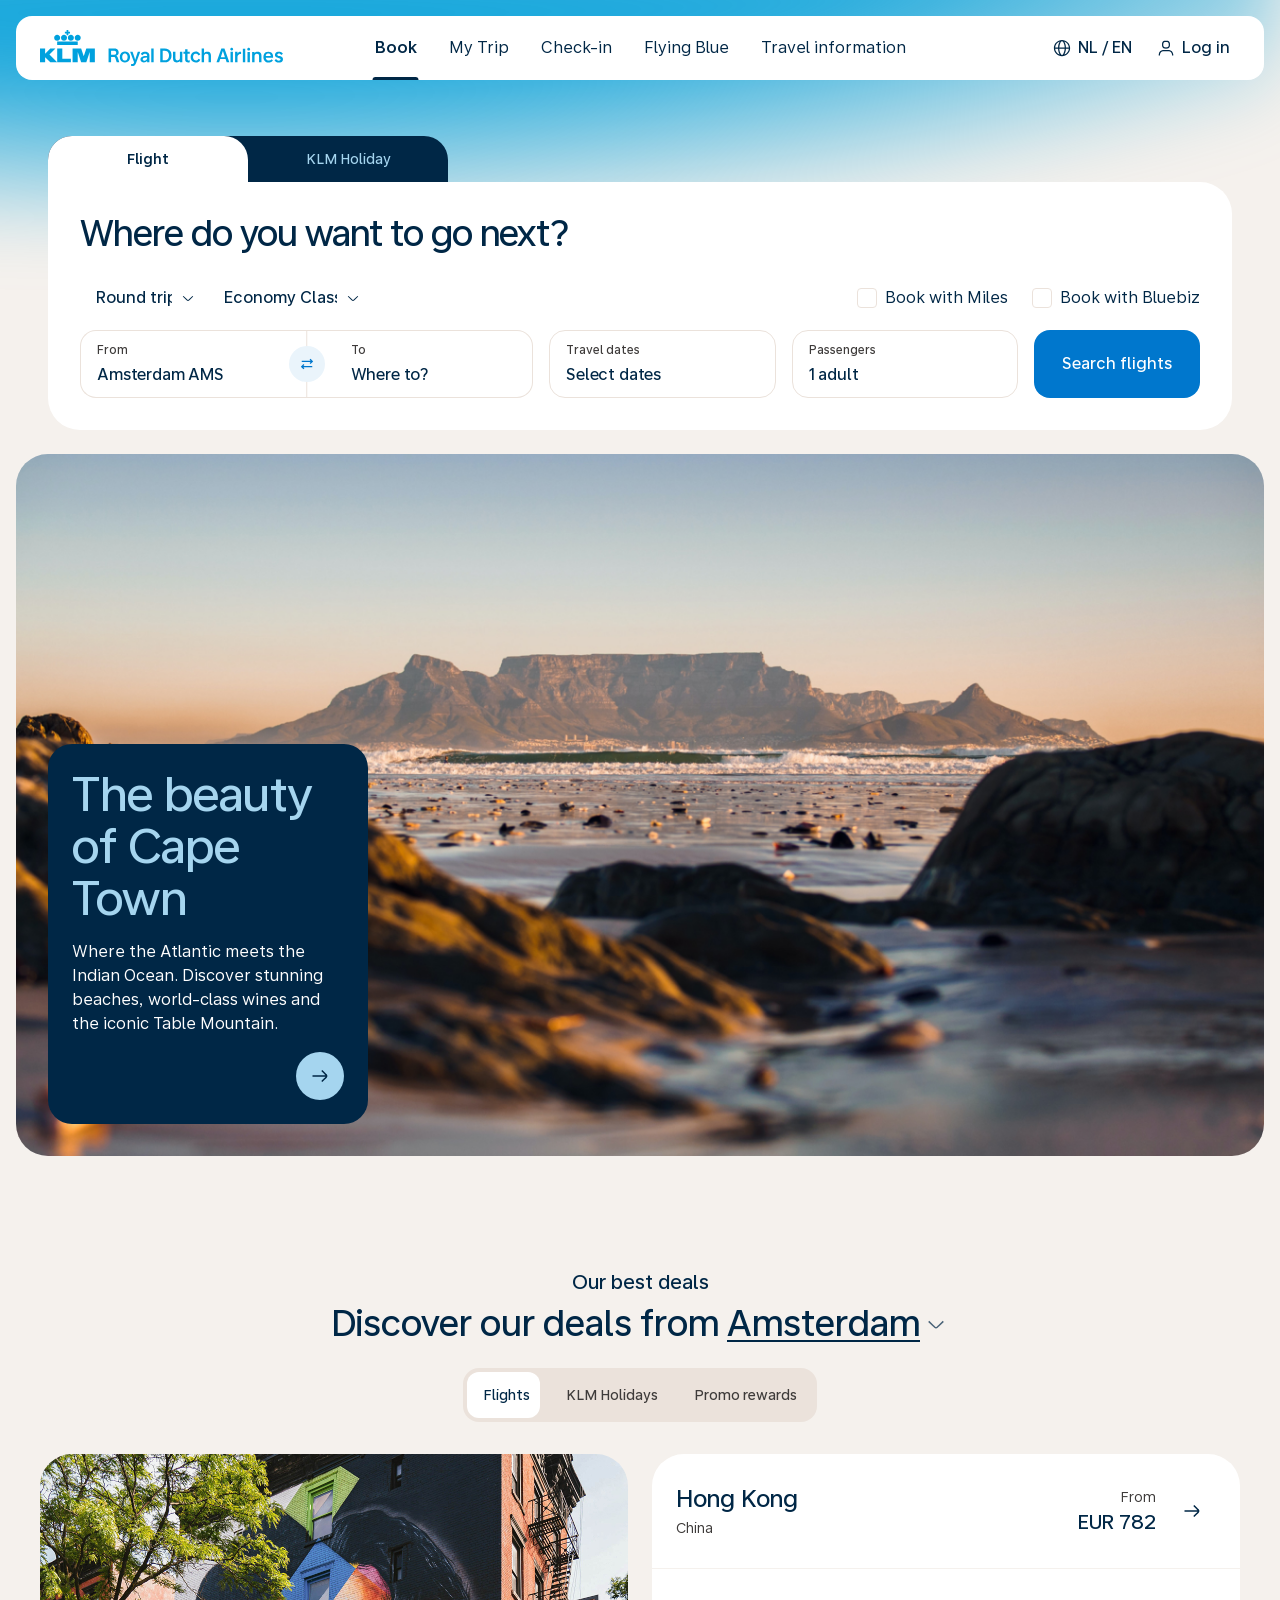
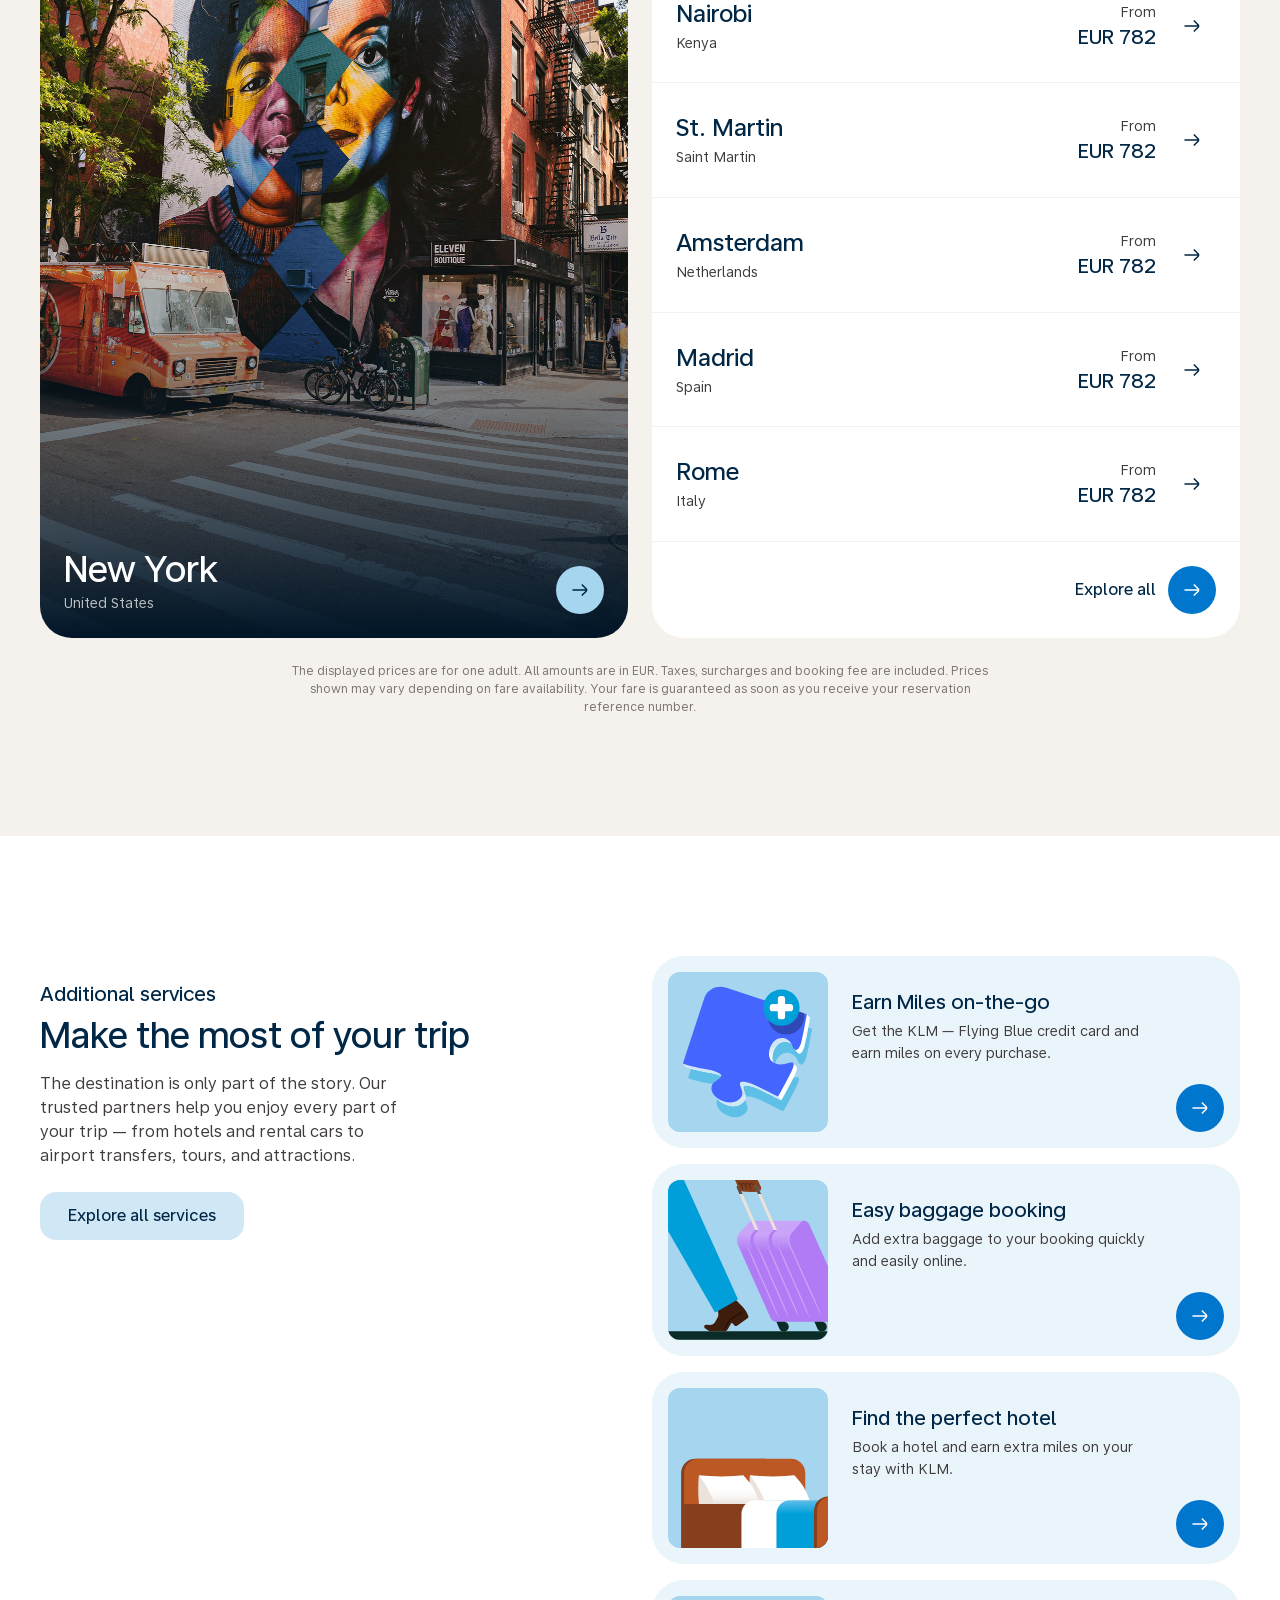
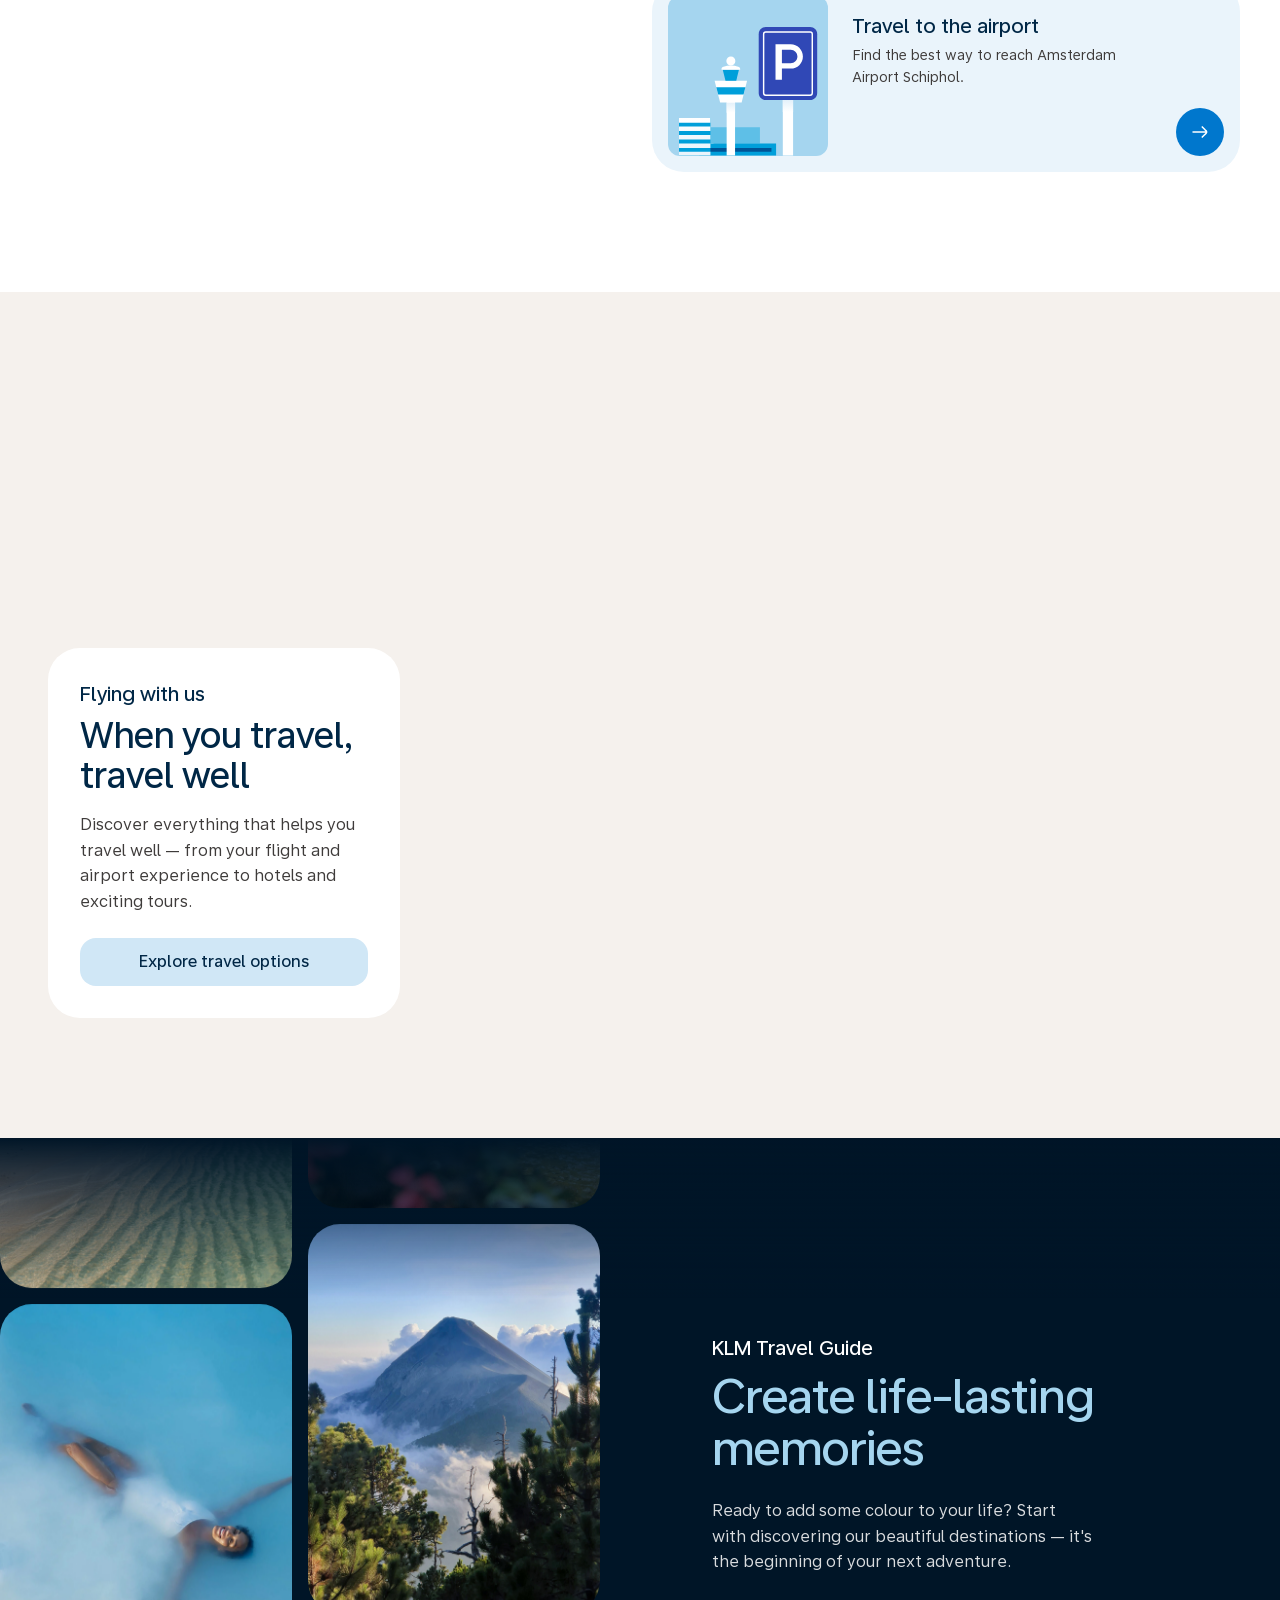
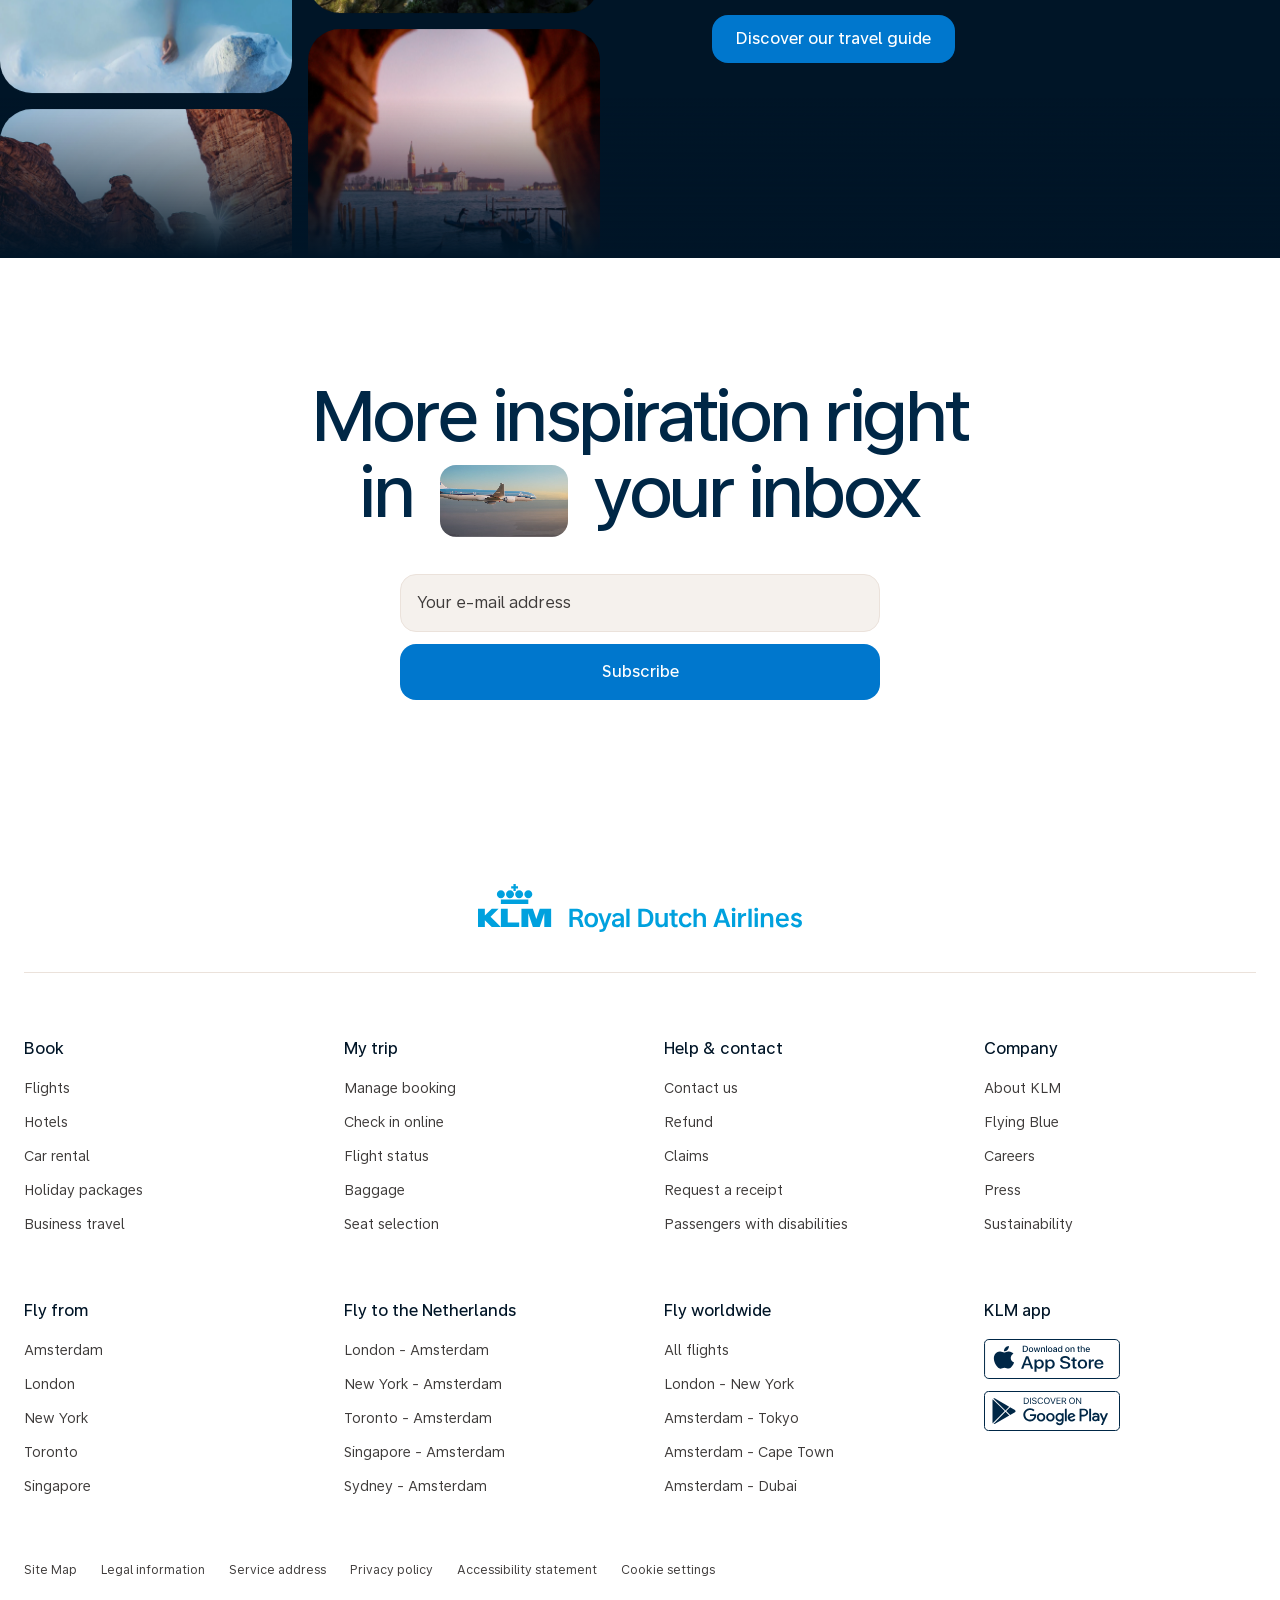
==== commit d6713cdc: "Revert "Search box v2: KLM Holiday tab, panel switching, layout & polish" This reverts commit b74a48" ====
--- a/index.html
+++ b/index.html
@@ -1334,45 +1334,24 @@
       color: rgba(255,255,255,0.72);
     }
 
-    /* ─── Icon button system ────────────────────────── */
-    .icon-btn {
+    .dest-card__cta {
       display: inline-flex;
       align-items: center;
       justify-content: center;
-      flex-shrink: 0;
+      width: 48px;
+      height: 48px;
       border-radius: 9999px; corner-shape: round;
+
+      background: var(--blue-200);
       border: none;
       padding: 0;
       cursor: pointer;
+      flex-shrink: 0;
       overflow: hidden;
-      transition: background 0.2s var(--ease-expo);
-    }
-    .icon-btn--md { width: 48px; height: 48px; }
-    .icon-btn--sm { width: 40px; height: 40px; }
-
-    /* Primary — blue-500 background, icon colour inherits */
-    .icon-btn--primary   { background: var(--colour-active); color: var(--colour-active-contrast); }
-    /* Alternative — blue-200 background */
-    .icon-btn--alt       { background: var(--blue-200); color: var(--text-default); }
-    /* Secondary — transparent with border */
-    .icon-btn--secondary { background: transparent; border: 1.5px solid var(--border-active); color: var(--text-active); transition: border-color 0.2s var(--ease-expo), background 0.2s var(--ease-expo); }
-    /* Ghost — transparent, no border */
-    .icon-btn--ghost     { background: transparent; color: var(--text-subtle); }
-
-    @media (hover: hover) and (pointer: fine) {
-      .icon-btn--primary:hover,
-      .icon-btn--alt:hover     { background: color-mix(in srgb, var(--blue-900) 4%, var(--blue-200)); }
-      .icon-btn--secondary:hover,
-      .icon-btn--ghost:hover   { background: color-mix(in srgb, var(--warm-grey-900) 4%, transparent); }
-    }
-    .icon-btn--primary:active,
-    .icon-btn--alt:active      { background: color-mix(in srgb, var(--blue-900) 8%, var(--blue-200)); }
-    .icon-btn--secondary:active,
-    .icon-btn--ghost:active    { background: color-mix(in srgb, var(--warm-grey-900) 8%, transparent); }
-
-    .dest-card__cta {
-      position: static; /* reset if needed per context */
-    }
+      transition: background 0.2s var(--ease-expo), transform 0.2s var(--ease-expo);
+    }
+
+    .dest-card__cta:active { transform: scale(0.96); }
 
     /* Right: destination list */
     .dest-list {
@@ -1451,6 +1430,22 @@
       white-space: nowrap;
     }
 
+    .dest-row__arrow-wrap {
+      width: 48px;
+      height: 48px;
+      flex-shrink: 0;
+      border-radius: 9999px; corner-shape: round;
+      background: transparent;
+      border: none;
+      display: flex;
+      align-items: center;
+      justify-content: center;
+      cursor: pointer;
+      overflow: hidden;
+      transition: background 0.2s var(--ease-expo);
+      color: var(--text-subtle);
+    }
+
     .dest-row:hover .dest-row__arrow-wrap { background: color-mix(in srgb, var(--warm-grey-900) 4%, transparent); }
     .dest-row:active .dest-row__arrow-wrap { background: color-mix(in srgb, var(--warm-grey-900) 8%, transparent); }
 
@@ -1479,7 +1474,24 @@
       color: var(--text-default);
     }
 
-    /* dest-list__cta colour overrides handled by .icon-btn--primary */
+    .dest-list__cta {
+      display: inline-flex;
+      align-items: center;
+      justify-content: center;
+      width: 48px;
+      height: 48px;
+      border-radius: 9999px; corner-shape: round;
+
+      background: var(--colour-active);
+      border: none;
+      padding: 0;
+      cursor: pointer;
+      flex-shrink: 0;
+      overflow: hidden;
+      transition: background 0.2s var(--ease-expo), transform 0.2s var(--ease-expo);
+    }
+
+    .dest-list__cta:active { transform: scale(0.96); }
 
     /* ─── Services section ──────────────────────────── */
 
@@ -1604,7 +1616,23 @@
       position: absolute;
       bottom: var(--space-16);
       right: var(--space-16);
-    }
+      display: inline-flex;
+      align-items: center;
+      justify-content: center;
+      width: 48px;
+      height: 48px;
+      border-radius: 9999px; corner-shape: round;
+
+      background: var(--colour-active);
+      border: none;
+      padding: 0;
+      cursor: pointer;
+      flex-shrink: 0;
+      overflow: hidden;
+      transition: background 0.2s var(--ease-expo), transform 0.2s var(--ease-expo);
+    }
+
+    .service-card__cta:active { transform: scale(0.96); }
 
     .service-card__cta .icon-btn-arrows svg { transition: none; }
 
@@ -1665,13 +1693,6 @@
       .dest-list__footer:hover .icon-btn-arrows svg:last-child {
         transform: translateX(0) scale(1);
       }
-
-      /* Animate in on hover only — snap back instantly on leave */
-      .dest-card__cta .icon-btn-arrows svg,
-      .dest-list__cta .icon-btn-arrows svg { transition: none; }
-
-      .dest-card:hover .dest-card__cta .icon-btn-arrows svg,
-      .dest-list__footer:hover .dest-list__cta .icon-btn-arrows svg { transition: transform 0.75s var(--ease-expo); }
     }
 
     @media (prefers-reduced-motion: reduce) {
@@ -1682,7 +1703,6 @@
 
     .guide {
       background: var(--blue-900);
-      padding: var(--space-xl) 0;
       overflow: hidden;
       position: relative;
     }
@@ -1714,7 +1734,7 @@
       display: grid;
       grid-template-columns: 1fr 1fr;
       gap: 80px;
-      height: 800px;
+      height: 720px;
     }
 
     /* ── Image columns ── */
@@ -2788,7 +2808,7 @@
                 <span class="dest-card__city">New York</span>
                 <span class="dest-card__country">United States</span>
               </div>
-              <button class="dest-card__cta icon-btn icon-btn--md icon-btn--alt" type="button" aria-label="Explore New York">
+              <button class="dest-card__cta" type="button" aria-label="Explore New York">
                 <div class="icon-btn-arrows" aria-hidden="true">
                   <svg width="24" height="24" viewBox="0 0 24 24" fill="none" xmlns="http://www.w3.org/2000/svg"><path d="M14.3113 5.901L13.2649 6.97571L16.0334 9.6714C16.741 10.3603 17.2158 10.8249 17.5232 11.218C17.5317 11.2288 17.5399 11.2394 17.548 11.25L4.5 11.25V12.75L17.5479 12.75C17.5399 12.7605 17.5316 12.7711 17.5232 12.7819C17.2158 13.1749 16.741 13.6395 16.0334 14.3285L13.2649 17.0242L14.3113 18.0989L17.1177 15.3663C17.7776 14.7238 18.3272 14.1888 18.7047 13.706C19.1029 13.1969 19.3831 12.6569 19.3831 11.9999C19.3831 11.343 19.1029 10.8029 18.7047 10.2939C18.3272 9.81111 17.7776 9.27604 17.1177 8.63354L14.3113 5.901Z" fill="var(--blue-800)"/></svg>
                   <svg width="24" height="24" viewBox="0 0 24 24" fill="none" xmlns="http://www.w3.org/2000/svg"><path d="M14.3113 5.901L13.2649 6.97571L16.0334 9.6714C16.741 10.3603 17.2158 10.8249 17.5232 11.218C17.5317 11.2288 17.5399 11.2394 17.548 11.25L4.5 11.25V12.75L17.5479 12.75C17.5399 12.7605 17.5316 12.7711 17.5232 12.7819C17.2158 13.1749 16.741 13.6395 16.0334 14.3285L13.2649 17.0242L14.3113 18.0989L17.1177 15.3663C17.7776 14.7238 18.3272 14.1888 18.7047 13.706C19.1029 13.1969 19.3831 12.6569 19.3831 11.9999C19.3831 11.343 19.1029 10.8029 18.7047 10.2939C18.3272 9.81111 17.7776 9.27604 17.1177 8.63354L14.3113 5.901Z" fill="var(--blue-800)"/></svg>
@@ -2810,7 +2830,7 @@
                   <span class="dest-row__from">From</span>
                   <span class="dest-row__price">EUR 782</span>
                 </div>
-                <button class="dest-row__arrow-wrap icon-btn icon-btn--md icon-btn--ghost" type="button" aria-hidden="true" tabindex="-1"><div class="icon-btn-arrows"><svg width="24" height="24" viewBox="0 0 24 24" fill="none"><path d="M14.3113 5.901L13.2649 6.97571L16.0334 9.6714C16.741 10.3603 17.2158 10.8249 17.5232 11.218C17.5317 11.2288 17.5399 11.2394 17.548 11.25L4.5 11.25V12.75L17.5479 12.75C17.5399 12.7605 17.5316 12.7711 17.5232 12.7819C17.2158 13.1749 16.741 13.6395 16.0334 14.3285L13.2649 17.0242L14.3113 18.0989L17.1177 15.3663C17.7776 14.7238 18.3272 14.1888 18.7047 13.706C19.1029 13.1969 19.3831 12.6569 19.3831 11.9999C19.3831 11.343 19.1029 10.8029 18.7047 10.2939C18.3272 9.81111 17.7776 9.27604 17.1177 8.63354L14.3113 5.901Z" fill="currentColor"/></svg><svg width="24" height="24" viewBox="0 0 24 24" fill="none"><path d="M14.3113 5.901L13.2649 6.97571L16.0334 9.6714C16.741 10.3603 17.2158 10.8249 17.5232 11.218C17.5317 11.2288 17.5399 11.2394 17.548 11.25L4.5 11.25V12.75L17.5479 12.75C17.5399 12.7605 17.5316 12.7711 17.5232 12.7819C17.2158 13.1749 16.741 13.6395 16.0334 14.3285L13.2649 17.0242L14.3113 18.0989L17.1177 15.3663C17.7776 14.7238 18.3272 14.1888 18.7047 13.706C19.1029 13.1969 19.3831 12.6569 19.3831 11.9999C19.3831 11.343 19.1029 10.8029 18.7047 10.2939C18.3272 9.81111 17.7776 9.27604 17.1177 8.63354L14.3113 5.901Z" fill="currentColor"/></svg></div></button>
+                <button class="dest-row__arrow-wrap" type="button" aria-hidden="true" tabindex="-1"><div class="icon-btn-arrows"><svg width="24" height="24" viewBox="0 0 24 24" fill="none"><path d="M14.3113 5.901L13.2649 6.97571L16.0334 9.6714C16.741 10.3603 17.2158 10.8249 17.5232 11.218C17.5317 11.2288 17.5399 11.2394 17.548 11.25L4.5 11.25V12.75L17.5479 12.75C17.5399 12.7605 17.5316 12.7711 17.5232 12.7819C17.2158 13.1749 16.741 13.6395 16.0334 14.3285L13.2649 17.0242L14.3113 18.0989L17.1177 15.3663C17.7776 14.7238 18.3272 14.1888 18.7047 13.706C19.1029 13.1969 19.3831 12.6569 19.3831 11.9999C19.3831 11.343 19.1029 10.8029 18.7047 10.2939C18.3272 9.81111 17.7776 9.27604 17.1177 8.63354L14.3113 5.901Z" fill="currentColor"/></svg><svg width="24" height="24" viewBox="0 0 24 24" fill="none"><path d="M14.3113 5.901L13.2649 6.97571L16.0334 9.6714C16.741 10.3603 17.2158 10.8249 17.5232 11.218C17.5317 11.2288 17.5399 11.2394 17.548 11.25L4.5 11.25V12.75L17.5479 12.75C17.5399 12.7605 17.5316 12.7711 17.5232 12.7819C17.2158 13.1749 16.741 13.6395 16.0334 14.3285L13.2649 17.0242L14.3113 18.0989L17.1177 15.3663C17.7776 14.7238 18.3272 14.1888 18.7047 13.706C19.1029 13.1969 19.3831 12.6569 19.3831 11.9999C19.3831 11.343 19.1029 10.8029 18.7047 10.2939C18.3272 9.81111 17.7776 9.27604 17.1177 8.63354L14.3113 5.901Z" fill="currentColor"/></svg></div></button>
               </div>
             </div>
 
@@ -2824,7 +2844,7 @@
                   <span class="dest-row__from">From</span>
                   <span class="dest-row__price">EUR 782</span>
                 </div>
-                <button class="dest-row__arrow-wrap icon-btn icon-btn--md icon-btn--ghost" type="button" aria-hidden="true" tabindex="-1"><div class="icon-btn-arrows"><svg width="24" height="24" viewBox="0 0 24 24" fill="none"><path d="M14.3113 5.901L13.2649 6.97571L16.0334 9.6714C16.741 10.3603 17.2158 10.8249 17.5232 11.218C17.5317 11.2288 17.5399 11.2394 17.548 11.25L4.5 11.25V12.75L17.5479 12.75C17.5399 12.7605 17.5316 12.7711 17.5232 12.7819C17.2158 13.1749 16.741 13.6395 16.0334 14.3285L13.2649 17.0242L14.3113 18.0989L17.1177 15.3663C17.7776 14.7238 18.3272 14.1888 18.7047 13.706C19.1029 13.1969 19.3831 12.6569 19.3831 11.9999C19.3831 11.343 19.1029 10.8029 18.7047 10.2939C18.3272 9.81111 17.7776 9.27604 17.1177 8.63354L14.3113 5.901Z" fill="currentColor"/></svg><svg width="24" height="24" viewBox="0 0 24 24" fill="none"><path d="M14.3113 5.901L13.2649 6.97571L16.0334 9.6714C16.741 10.3603 17.2158 10.8249 17.5232 11.218C17.5317 11.2288 17.5399 11.2394 17.548 11.25L4.5 11.25V12.75L17.5479 12.75C17.5399 12.7605 17.5316 12.7711 17.5232 12.7819C17.2158 13.1749 16.741 13.6395 16.0334 14.3285L13.2649 17.0242L14.3113 18.0989L17.1177 15.3663C17.7776 14.7238 18.3272 14.1888 18.7047 13.706C19.1029 13.1969 19.3831 12.6569 19.3831 11.9999C19.3831 11.343 19.1029 10.8029 18.7047 10.2939C18.3272 9.81111 17.7776 9.27604 17.1177 8.63354L14.3113 5.901Z" fill="currentColor"/></svg></div></button>
+                <button class="dest-row__arrow-wrap" type="button" aria-hidden="true" tabindex="-1"><div class="icon-btn-arrows"><svg width="24" height="24" viewBox="0 0 24 24" fill="none"><path d="M14.3113 5.901L13.2649 6.97571L16.0334 9.6714C16.741 10.3603 17.2158 10.8249 17.5232 11.218C17.5317 11.2288 17.5399 11.2394 17.548 11.25L4.5 11.25V12.75L17.5479 12.75C17.5399 12.7605 17.5316 12.7711 17.5232 12.7819C17.2158 13.1749 16.741 13.6395 16.0334 14.3285L13.2649 17.0242L14.3113 18.0989L17.1177 15.3663C17.7776 14.7238 18.3272 14.1888 18.7047 13.706C19.1029 13.1969 19.3831 12.6569 19.3831 11.9999C19.3831 11.343 19.1029 10.8029 18.7047 10.2939C18.3272 9.81111 17.7776 9.27604 17.1177 8.63354L14.3113 5.901Z" fill="currentColor"/></svg><svg width="24" height="24" viewBox="0 0 24 24" fill="none"><path d="M14.3113 5.901L13.2649 6.97571L16.0334 9.6714C16.741 10.3603 17.2158 10.8249 17.5232 11.218C17.5317 11.2288 17.5399 11.2394 17.548 11.25L4.5 11.25V12.75L17.5479 12.75C17.5399 12.7605 17.5316 12.7711 17.5232 12.7819C17.2158 13.1749 16.741 13.6395 16.0334 14.3285L13.2649 17.0242L14.3113 18.0989L17.1177 15.3663C17.7776 14.7238 18.3272 14.1888 18.7047 13.706C19.1029 13.1969 19.3831 12.6569 19.3831 11.9999C19.3831 11.343 19.1029 10.8029 18.7047 10.2939C18.3272 9.81111 17.7776 9.27604 17.1177 8.63354L14.3113 5.901Z" fill="currentColor"/></svg></div></button>
               </div>
             </div>
 
@@ -2838,7 +2858,7 @@
                   <span class="dest-row__from">From</span>
                   <span class="dest-row__price">EUR 782</span>
                 </div>
-                <button class="dest-row__arrow-wrap icon-btn icon-btn--md icon-btn--ghost" type="button" aria-hidden="true" tabindex="-1"><div class="icon-btn-arrows"><svg width="24" height="24" viewBox="0 0 24 24" fill="none"><path d="M14.3113 5.901L13.2649 6.97571L16.0334 9.6714C16.741 10.3603 17.2158 10.8249 17.5232 11.218C17.5317 11.2288 17.5399 11.2394 17.548 11.25L4.5 11.25V12.75L17.5479 12.75C17.5399 12.7605 17.5316 12.7711 17.5232 12.7819C17.2158 13.1749 16.741 13.6395 16.0334 14.3285L13.2649 17.0242L14.3113 18.0989L17.1177 15.3663C17.7776 14.7238 18.3272 14.1888 18.7047 13.706C19.1029 13.1969 19.3831 12.6569 19.3831 11.9999C19.3831 11.343 19.1029 10.8029 18.7047 10.2939C18.3272 9.81111 17.7776 9.27604 17.1177 8.63354L14.3113 5.901Z" fill="currentColor"/></svg><svg width="24" height="24" viewBox="0 0 24 24" fill="none"><path d="M14.3113 5.901L13.2649 6.97571L16.0334 9.6714C16.741 10.3603 17.2158 10.8249 17.5232 11.218C17.5317 11.2288 17.5399 11.2394 17.548 11.25L4.5 11.25V12.75L17.5479 12.75C17.5399 12.7605 17.5316 12.7711 17.5232 12.7819C17.2158 13.1749 16.741 13.6395 16.0334 14.3285L13.2649 17.0242L14.3113 18.0989L17.1177 15.3663C17.7776 14.7238 18.3272 14.1888 18.7047 13.706C19.1029 13.1969 19.3831 12.6569 19.3831 11.9999C19.3831 11.343 19.1029 10.8029 18.7047 10.2939C18.3272 9.81111 17.7776 9.27604 17.1177 8.63354L14.3113 5.901Z" fill="currentColor"/></svg></div></button>
+                <button class="dest-row__arrow-wrap" type="button" aria-hidden="true" tabindex="-1"><div class="icon-btn-arrows"><svg width="24" height="24" viewBox="0 0 24 24" fill="none"><path d="M14.3113 5.901L13.2649 6.97571L16.0334 9.6714C16.741 10.3603 17.2158 10.8249 17.5232 11.218C17.5317 11.2288 17.5399 11.2394 17.548 11.25L4.5 11.25V12.75L17.5479 12.75C17.5399 12.7605 17.5316 12.7711 17.5232 12.7819C17.2158 13.1749 16.741 13.6395 16.0334 14.3285L13.2649 17.0242L14.3113 18.0989L17.1177 15.3663C17.7776 14.7238 18.3272 14.1888 18.7047 13.706C19.1029 13.1969 19.3831 12.6569 19.3831 11.9999C19.3831 11.343 19.1029 10.8029 18.7047 10.2939C18.3272 9.81111 17.7776 9.27604 17.1177 8.63354L14.3113 5.901Z" fill="currentColor"/></svg><svg width="24" height="24" viewBox="0 0 24 24" fill="none"><path d="M14.3113 5.901L13.2649 6.97571L16.0334 9.6714C16.741 10.3603 17.2158 10.8249 17.5232 11.218C17.5317 11.2288 17.5399 11.2394 17.548 11.25L4.5 11.25V12.75L17.5479 12.75C17.5399 12.7605 17.5316 12.7711 17.5232 12.7819C17.2158 13.1749 16.741 13.6395 16.0334 14.3285L13.2649 17.0242L14.3113 18.0989L17.1177 15.3663C17.7776 14.7238 18.3272 14.1888 18.7047 13.706C19.1029 13.1969 19.3831 12.6569 19.3831 11.9999C19.3831 11.343 19.1029 10.8029 18.7047 10.2939C18.3272 9.81111 17.7776 9.27604 17.1177 8.63354L14.3113 5.901Z" fill="currentColor"/></svg></div></button>
               </div>
             </div>
 
@@ -2852,7 +2872,7 @@
                   <span class="dest-row__from">From</span>
                   <span class="dest-row__price">EUR 782</span>
                 </div>
-                <button class="dest-row__arrow-wrap icon-btn icon-btn--md icon-btn--ghost" type="button" aria-hidden="true" tabindex="-1"><div class="icon-btn-arrows"><svg width="24" height="24" viewBox="0 0 24 24" fill="none"><path d="M14.3113 5.901L13.2649 6.97571L16.0334 9.6714C16.741 10.3603 17.2158 10.8249 17.5232 11.218C17.5317 11.2288 17.5399 11.2394 17.548 11.25L4.5 11.25V12.75L17.5479 12.75C17.5399 12.7605 17.5316 12.7711 17.5232 12.7819C17.2158 13.1749 16.741 13.6395 16.0334 14.3285L13.2649 17.0242L14.3113 18.0989L17.1177 15.3663C17.7776 14.7238 18.3272 14.1888 18.7047 13.706C19.1029 13.1969 19.3831 12.6569 19.3831 11.9999C19.3831 11.343 19.1029 10.8029 18.7047 10.2939C18.3272 9.81111 17.7776 9.27604 17.1177 8.63354L14.3113 5.901Z" fill="currentColor"/></svg><svg width="24" height="24" viewBox="0 0 24 24" fill="none"><path d="M14.3113 5.901L13.2649 6.97571L16.0334 9.6714C16.741 10.3603 17.2158 10.8249 17.5232 11.218C17.5317 11.2288 17.5399 11.2394 17.548 11.25L4.5 11.25V12.75L17.5479 12.75C17.5399 12.7605 17.5316 12.7711 17.5232 12.7819C17.2158 13.1749 16.741 13.6395 16.0334 14.3285L13.2649 17.0242L14.3113 18.0989L17.1177 15.3663C17.7776 14.7238 18.3272 14.1888 18.7047 13.706C19.1029 13.1969 19.3831 12.6569 19.3831 11.9999C19.3831 11.343 19.1029 10.8029 18.7047 10.2939C18.3272 9.81111 17.7776 9.27604 17.1177 8.63354L14.3113 5.901Z" fill="currentColor"/></svg></div></button>
+                <button class="dest-row__arrow-wrap" type="button" aria-hidden="true" tabindex="-1"><div class="icon-btn-arrows"><svg width="24" height="24" viewBox="0 0 24 24" fill="none"><path d="M14.3113 5.901L13.2649 6.97571L16.0334 9.6714C16.741 10.3603 17.2158 10.8249 17.5232 11.218C17.5317 11.2288 17.5399 11.2394 17.548 11.25L4.5 11.25V12.75L17.5479 12.75C17.5399 12.7605 17.5316 12.7711 17.5232 12.7819C17.2158 13.1749 16.741 13.6395 16.0334 14.3285L13.2649 17.0242L14.3113 18.0989L17.1177 15.3663C17.7776 14.7238 18.3272 14.1888 18.7047 13.706C19.1029 13.1969 19.3831 12.6569 19.3831 11.9999C19.3831 11.343 19.1029 10.8029 18.7047 10.2939C18.3272 9.81111 17.7776 9.27604 17.1177 8.63354L14.3113 5.901Z" fill="currentColor"/></svg><svg width="24" height="24" viewBox="0 0 24 24" fill="none"><path d="M14.3113 5.901L13.2649 6.97571L16.0334 9.6714C16.741 10.3603 17.2158 10.8249 17.5232 11.218C17.5317 11.2288 17.5399 11.2394 17.548 11.25L4.5 11.25V12.75L17.5479 12.75C17.5399 12.7605 17.5316 12.7711 17.5232 12.7819C17.2158 13.1749 16.741 13.6395 16.0334 14.3285L13.2649 17.0242L14.3113 18.0989L17.1177 15.3663C17.7776 14.7238 18.3272 14.1888 18.7047 13.706C19.1029 13.1969 19.3831 12.6569 19.3831 11.9999C19.3831 11.343 19.1029 10.8029 18.7047 10.2939C18.3272 9.81111 17.7776 9.27604 17.1177 8.63354L14.3113 5.901Z" fill="currentColor"/></svg></div></button>
               </div>
             </div>
 
@@ -2866,7 +2886,7 @@
                   <span class="dest-row__from">From</span>
                   <span class="dest-row__price">EUR 782</span>
                 </div>
-                <button class="dest-row__arrow-wrap icon-btn icon-btn--md icon-btn--ghost" type="button" aria-hidden="true" tabindex="-1"><div class="icon-btn-arrows"><svg width="24" height="24" viewBox="0 0 24 24" fill="none"><path d="M14.3113 5.901L13.2649 6.97571L16.0334 9.6714C16.741 10.3603 17.2158 10.8249 17.5232 11.218C17.5317 11.2288 17.5399 11.2394 17.548 11.25L4.5 11.25V12.75L17.5479 12.75C17.5399 12.7605 17.5316 12.7711 17.5232 12.7819C17.2158 13.1749 16.741 13.6395 16.0334 14.3285L13.2649 17.0242L14.3113 18.0989L17.1177 15.3663C17.7776 14.7238 18.3272 14.1888 18.7047 13.706C19.1029 13.1969 19.3831 12.6569 19.3831 11.9999C19.3831 11.343 19.1029 10.8029 18.7047 10.2939C18.3272 9.81111 17.7776 9.27604 17.1177 8.63354L14.3113 5.901Z" fill="currentColor"/></svg><svg width="24" height="24" viewBox="0 0 24 24" fill="none"><path d="M14.3113 5.901L13.2649 6.97571L16.0334 9.6714C16.741 10.3603 17.2158 10.8249 17.5232 11.218C17.5317 11.2288 17.5399 11.2394 17.548 11.25L4.5 11.25V12.75L17.5479 12.75C17.5399 12.7605 17.5316 12.7711 17.5232 12.7819C17.2158 13.1749 16.741 13.6395 16.0334 14.3285L13.2649 17.0242L14.3113 18.0989L17.1177 15.3663C17.7776 14.7238 18.3272 14.1888 18.7047 13.706C19.1029 13.1969 19.3831 12.6569 19.3831 11.9999C19.3831 11.343 19.1029 10.8029 18.7047 10.2939C18.3272 9.81111 17.7776 9.27604 17.1177 8.63354L14.3113 5.901Z" fill="currentColor"/></svg></div></button>
+                <button class="dest-row__arrow-wrap" type="button" aria-hidden="true" tabindex="-1"><div class="icon-btn-arrows"><svg width="24" height="24" viewBox="0 0 24 24" fill="none"><path d="M14.3113 5.901L13.2649 6.97571L16.0334 9.6714C16.741 10.3603 17.2158 10.8249 17.5232 11.218C17.5317 11.2288 17.5399 11.2394 17.548 11.25L4.5 11.25V12.75L17.5479 12.75C17.5399 12.7605 17.5316 12.7711 17.5232 12.7819C17.2158 13.1749 16.741 13.6395 16.0334 14.3285L13.2649 17.0242L14.3113 18.0989L17.1177 15.3663C17.7776 14.7238 18.3272 14.1888 18.7047 13.706C19.1029 13.1969 19.3831 12.6569 19.3831 11.9999C19.3831 11.343 19.1029 10.8029 18.7047 10.2939C18.3272 9.81111 17.7776 9.27604 17.1177 8.63354L14.3113 5.901Z" fill="currentColor"/></svg><svg width="24" height="24" viewBox="0 0 24 24" fill="none"><path d="M14.3113 5.901L13.2649 6.97571L16.0334 9.6714C16.741 10.3603 17.2158 10.8249 17.5232 11.218C17.5317 11.2288 17.5399 11.2394 17.548 11.25L4.5 11.25V12.75L17.5479 12.75C17.5399 12.7605 17.5316 12.7711 17.5232 12.7819C17.2158 13.1749 16.741 13.6395 16.0334 14.3285L13.2649 17.0242L14.3113 18.0989L17.1177 15.3663C17.7776 14.7238 18.3272 14.1888 18.7047 13.706C19.1029 13.1969 19.3831 12.6569 19.3831 11.9999C19.3831 11.343 19.1029 10.8029 18.7047 10.2939C18.3272 9.81111 17.7776 9.27604 17.1177 8.63354L14.3113 5.901Z" fill="currentColor"/></svg></div></button>
               </div>
             </div>
 
@@ -2880,13 +2900,13 @@
                   <span class="dest-row__from">From</span>
                   <span class="dest-row__price">EUR 782</span>
                 </div>
-                <button class="dest-row__arrow-wrap icon-btn icon-btn--md icon-btn--ghost" type="button" aria-hidden="true" tabindex="-1"><div class="icon-btn-arrows"><svg width="24" height="24" viewBox="0 0 24 24" fill="none"><path d="M14.3113 5.901L13.2649 6.97571L16.0334 9.6714C16.741 10.3603 17.2158 10.8249 17.5232 11.218C17.5317 11.2288 17.5399 11.2394 17.548 11.25L4.5 11.25V12.75L17.5479 12.75C17.5399 12.7605 17.5316 12.7711 17.5232 12.7819C17.2158 13.1749 16.741 13.6395 16.0334 14.3285L13.2649 17.0242L14.3113 18.0989L17.1177 15.3663C17.7776 14.7238 18.3272 14.1888 18.7047 13.706C19.1029 13.1969 19.3831 12.6569 19.3831 11.9999C19.3831 11.343 19.1029 10.8029 18.7047 10.2939C18.3272 9.81111 17.7776 9.27604 17.1177 8.63354L14.3113 5.901Z" fill="currentColor"/></svg><svg width="24" height="24" viewBox="0 0 24 24" fill="none"><path d="M14.3113 5.901L13.2649 6.97571L16.0334 9.6714C16.741 10.3603 17.2158 10.8249 17.5232 11.218C17.5317 11.2288 17.5399 11.2394 17.548 11.25L4.5 11.25V12.75L17.5479 12.75C17.5399 12.7605 17.5316 12.7711 17.5232 12.7819C17.2158 13.1749 16.741 13.6395 16.0334 14.3285L13.2649 17.0242L14.3113 18.0989L17.1177 15.3663C17.7776 14.7238 18.3272 14.1888 18.7047 13.706C19.1029 13.1969 19.3831 12.6569 19.3831 11.9999C19.3831 11.343 19.1029 10.8029 18.7047 10.2939C18.3272 9.81111 17.7776 9.27604 17.1177 8.63354L14.3113 5.901Z" fill="currentColor"/></svg></div></button>
+                <button class="dest-row__arrow-wrap" type="button" aria-hidden="true" tabindex="-1"><div class="icon-btn-arrows"><svg width="24" height="24" viewBox="0 0 24 24" fill="none"><path d="M14.3113 5.901L13.2649 6.97571L16.0334 9.6714C16.741 10.3603 17.2158 10.8249 17.5232 11.218C17.5317 11.2288 17.5399 11.2394 17.548 11.25L4.5 11.25V12.75L17.5479 12.75C17.5399 12.7605 17.5316 12.7711 17.5232 12.7819C17.2158 13.1749 16.741 13.6395 16.0334 14.3285L13.2649 17.0242L14.3113 18.0989L17.1177 15.3663C17.7776 14.7238 18.3272 14.1888 18.7047 13.706C19.1029 13.1969 19.3831 12.6569 19.3831 11.9999C19.3831 11.343 19.1029 10.8029 18.7047 10.2939C18.3272 9.81111 17.7776 9.27604 17.1177 8.63354L14.3113 5.901Z" fill="currentColor"/></svg><svg width="24" height="24" viewBox="0 0 24 24" fill="none"><path d="M14.3113 5.901L13.2649 6.97571L16.0334 9.6714C16.741 10.3603 17.2158 10.8249 17.5232 11.218C17.5317 11.2288 17.5399 11.2394 17.548 11.25L4.5 11.25V12.75L17.5479 12.75C17.5399 12.7605 17.5316 12.7711 17.5232 12.7819C17.2158 13.1749 16.741 13.6395 16.0334 14.3285L13.2649 17.0242L14.3113 18.0989L17.1177 15.3663C17.7776 14.7238 18.3272 14.1888 18.7047 13.706C19.1029 13.1969 19.3831 12.6569 19.3831 11.9999C19.3831 11.343 19.1029 10.8029 18.7047 10.2939C18.3272 9.81111 17.7776 9.27604 17.1177 8.63354L14.3113 5.901Z" fill="currentColor"/></svg></div></button>
               </div>
             </div>
 
             <div class="dest-list__footer">
               <span class="dest-list__explore">Explore all</span>
-              <button class="dest-list__cta icon-btn icon-btn--md icon-btn--primary" type="button" aria-label="Explore all destinations">
+              <button class="dest-list__cta" type="button" aria-label="Explore all destinations">
                 <div class="icon-btn-arrows" aria-hidden="true">
                   <svg width="24" height="24" viewBox="0 0 24 24" fill="none" xmlns="http://www.w3.org/2000/svg"><path d="M14.3113 5.901L13.2649 6.97571L16.0334 9.6714C16.741 10.3603 17.2158 10.8249 17.5232 11.218C17.5317 11.2288 17.5399 11.2394 17.548 11.25L4.5 11.25V12.75L17.5479 12.75C17.5399 12.7605 17.5316 12.7711 17.5232 12.7819C17.2158 13.1749 16.741 13.6395 16.0334 14.3285L13.2649 17.0242L14.3113 18.0989L17.1177 15.3663C17.7776 14.7238 18.3272 14.1888 18.7047 13.706C19.1029 13.1969 19.3831 12.6569 19.3831 11.9999C19.3831 11.343 19.1029 10.8029 18.7047 10.2939C18.3272 9.81111 17.7776 9.27604 17.1177 8.63354L14.3113 5.901Z" fill="var(--neutral-0)"/></svg>
                   <svg width="24" height="24" viewBox="0 0 24 24" fill="none" xmlns="http://www.w3.org/2000/svg"><path d="M14.3113 5.901L13.2649 6.97571L16.0334 9.6714C16.741 10.3603 17.2158 10.8249 17.5232 11.218C17.5317 11.2288 17.5399 11.2394 17.548 11.25L4.5 11.25V12.75L17.5479 12.75C17.5399 12.7605 17.5316 12.7711 17.5232 12.7819C17.2158 13.1749 16.741 13.6395 16.0334 14.3285L13.2649 17.0242L14.3113 18.0989L17.1177 15.3663C17.7776 14.7238 18.3272 14.1888 18.7047 13.706C19.1029 13.1969 19.3831 12.6569 19.3831 11.9999C19.3831 11.343 19.1029 10.8029 18.7047 10.2939C18.3272 9.81111 17.7776 9.27604 17.1177 8.63354L14.3113 5.901Z" fill="var(--neutral-0)"/></svg>
@@ -2925,7 +2945,7 @@
               <p class="service-card__title">Earn Miles on-the-go</p>
               <p class="service-card__desc">Get the KLM — Flying Blue credit card and earn miles on every purchase.</p>
             </div>
-            <button class="service-card__cta icon-btn icon-btn--md icon-btn--alt" type="button" aria-label="Earn Miles on-the-go">
+            <button class="service-card__cta" type="button" aria-label="Earn Miles on-the-go">
               <div class="icon-btn-arrows" aria-hidden="true">
                 <svg width="24" height="24" viewBox="0 0 24 24" fill="none" xmlns="http://www.w3.org/2000/svg"><path d="M14.3113 5.901L13.2649 6.97571L16.0334 9.6714C16.741 10.3603 17.2158 10.8249 17.5232 11.218C17.5317 11.2288 17.5399 11.2394 17.548 11.25L4.5 11.25V12.75L17.5479 12.75C17.5399 12.7605 17.5316 12.7711 17.5232 12.7819C17.2158 13.1749 16.741 13.6395 16.0334 14.3285L13.2649 17.0242L14.3113 18.0989L17.1177 15.3663C17.7776 14.7238 18.3272 14.1888 18.7047 13.706C19.1029 13.1969 19.3831 12.6569 19.3831 11.9999C19.3831 11.343 19.1029 10.8029 18.7047 10.2939C18.3272 9.81111 17.7776 9.27604 17.1177 8.63354L14.3113 5.901Z" fill="var(--neutral-0)"/></svg>
                 <svg width="24" height="24" viewBox="0 0 24 24" fill="none" xmlns="http://www.w3.org/2000/svg"><path d="M14.3113 5.901L13.2649 6.97571L16.0334 9.6714C16.741 10.3603 17.2158 10.8249 17.5232 11.218C17.5317 11.2288 17.5399 11.2394 17.548 11.25L4.5 11.25V12.75L17.5479 12.75C17.5399 12.7605 17.5316 12.7711 17.5232 12.7819C17.2158 13.1749 16.741 13.6395 16.0334 14.3285L13.2649 17.0242L14.3113 18.0989L17.1177 15.3663C17.7776 14.7238 18.3272 14.1888 18.7047 13.706C19.1029 13.1969 19.3831 12.6569 19.3831 11.9999C19.3831 11.343 19.1029 10.8029 18.7047 10.2939C18.3272 9.81111 17.7776 9.27604 17.1177 8.63354L14.3113 5.901Z" fill="var(--neutral-0)"/></svg>
@@ -2941,7 +2961,7 @@
               <p class="service-card__title">Easy baggage booking</p>
               <p class="service-card__desc">Add extra baggage to your booking quickly and easily online.</p>
             </div>
-            <button class="service-card__cta icon-btn icon-btn--md icon-btn--alt" type="button" aria-label="Easy baggage booking">
+            <button class="service-card__cta" type="button" aria-label="Easy baggage booking">
               <div class="icon-btn-arrows" aria-hidden="true">
                 <svg width="24" height="24" viewBox="0 0 24 24" fill="none" xmlns="http://www.w3.org/2000/svg"><path d="M14.3113 5.901L13.2649 6.97571L16.0334 9.6714C16.741 10.3603 17.2158 10.8249 17.5232 11.218C17.5317 11.2288 17.5399 11.2394 17.548 11.25L4.5 11.25V12.75L17.5479 12.75C17.5399 12.7605 17.5316 12.7711 17.5232 12.7819C17.2158 13.1749 16.741 13.6395 16.0334 14.3285L13.2649 17.0242L14.3113 18.0989L17.1177 15.3663C17.7776 14.7238 18.3272 14.1888 18.7047 13.706C19.1029 13.1969 19.3831 12.6569 19.3831 11.9999C19.3831 11.343 19.1029 10.8029 18.7047 10.2939C18.3272 9.81111 17.7776 9.27604 17.1177 8.63354L14.3113 5.901Z" fill="var(--neutral-0)"/></svg>
                 <svg width="24" height="24" viewBox="0 0 24 24" fill="none" xmlns="http://www.w3.org/2000/svg"><path d="M14.3113 5.901L13.2649 6.97571L16.0334 9.6714C16.741 10.3603 17.2158 10.8249 17.5232 11.218C17.5317 11.2288 17.5399 11.2394 17.548 11.25L4.5 11.25V12.75L17.5479 12.75C17.5399 12.7605 17.5316 12.7711 17.5232 12.7819C17.2158 13.1749 16.741 13.6395 16.0334 14.3285L13.2649 17.0242L14.3113 18.0989L17.1177 15.3663C17.7776 14.7238 18.3272 14.1888 18.7047 13.706C19.1029 13.1969 19.3831 12.6569 19.3831 11.9999C19.3831 11.343 19.1029 10.8029 18.7047 10.2939C18.3272 9.81111 17.7776 9.27604 17.1177 8.63354L14.3113 5.901Z" fill="var(--neutral-0)"/></svg>
@@ -2957,7 +2977,7 @@
               <p class="service-card__title">Find the perfect hotel</p>
               <p class="service-card__desc">Book a hotel and earn extra miles on your stay with KLM.</p>
             </div>
-            <button class="service-card__cta icon-btn icon-btn--md icon-btn--alt" type="button" aria-label="Find the perfect hotel">
+            <button class="service-card__cta" type="button" aria-label="Find the perfect hotel">
               <div class="icon-btn-arrows" aria-hidden="true">
                 <svg width="24" height="24" viewBox="0 0 24 24" fill="none" xmlns="http://www.w3.org/2000/svg"><path d="M14.3113 5.901L13.2649 6.97571L16.0334 9.6714C16.741 10.3603 17.2158 10.8249 17.5232 11.218C17.5317 11.2288 17.5399 11.2394 17.548 11.25L4.5 11.25V12.75L17.5479 12.75C17.5399 12.7605 17.5316 12.7711 17.5232 12.7819C17.2158 13.1749 16.741 13.6395 16.0334 14.3285L13.2649 17.0242L14.3113 18.0989L17.1177 15.3663C17.7776 14.7238 18.3272 14.1888 18.7047 13.706C19.1029 13.1969 19.3831 12.6569 19.3831 11.9999C19.3831 11.343 19.1029 10.8029 18.7047 10.2939C18.3272 9.81111 17.7776 9.27604 17.1177 8.63354L14.3113 5.901Z" fill="var(--neutral-0)"/></svg>
                 <svg width="24" height="24" viewBox="0 0 24 24" fill="none" xmlns="http://www.w3.org/2000/svg"><path d="M14.3113 5.901L13.2649 6.97571L16.0334 9.6714C16.741 10.3603 17.2158 10.8249 17.5232 11.218C17.5317 11.2288 17.5399 11.2394 17.548 11.25L4.5 11.25V12.75L17.5479 12.75C17.5399 12.7605 17.5316 12.7711 17.5232 12.7819C17.2158 13.1749 16.741 13.6395 16.0334 14.3285L13.2649 17.0242L14.3113 18.0989L17.1177 15.3663C17.7776 14.7238 18.3272 14.1888 18.7047 13.706C19.1029 13.1969 19.3831 12.6569 19.3831 11.9999C19.3831 11.343 19.1029 10.8029 18.7047 10.2939C18.3272 9.81111 17.7776 9.27604 17.1177 8.63354L14.3113 5.901Z" fill="var(--neutral-0)"/></svg>
@@ -2973,7 +2993,7 @@
               <p class="service-card__title">Travel to the airport</p>
               <p class="service-card__desc">Find the best way to reach Amsterdam Airport Schiphol.</p>
             </div>
-            <button class="service-card__cta icon-btn icon-btn--md icon-btn--alt" type="button" aria-label="Travel to the airport">
+            <button class="service-card__cta" type="button" aria-label="Travel to the airport">
               <div class="icon-btn-arrows" aria-hidden="true">
                 <svg width="24" height="24" viewBox="0 0 24 24" fill="none" xmlns="http://www.w3.org/2000/svg"><path d="M14.3113 5.901L13.2649 6.97571L16.0334 9.6714C16.741 10.3603 17.2158 10.8249 17.5232 11.218C17.5317 11.2288 17.5399 11.2394 17.548 11.25L4.5 11.25V12.75L17.5479 12.75C17.5399 12.7605 17.5316 12.7711 17.5232 12.7819C17.2158 13.1749 16.741 13.6395 16.0334 14.3285L13.2649 17.0242L14.3113 18.0989L17.1177 15.3663C17.7776 14.7238 18.3272 14.1888 18.7047 13.706C19.1029 13.1969 19.3831 12.6569 19.3831 11.9999C19.3831 11.343 19.1029 10.8029 18.7047 10.2939C18.3272 9.81111 17.7776 9.27604 17.1177 8.63354L14.3113 5.901Z" fill="var(--neutral-0)"/></svg>
                 <svg width="24" height="24" viewBox="0 0 24 24" fill="none" xmlns="http://www.w3.org/2000/svg"><path d="M14.3113 5.901L13.2649 6.97571L16.0334 9.6714C16.741 10.3603 17.2158 10.8249 17.5232 11.218C17.5317 11.2288 17.5399 11.2394 17.548 11.25L4.5 11.25V12.75L17.5479 12.75C17.5399 12.7605 17.5316 12.7711 17.5232 12.7819C17.2158 13.1749 16.741 13.6395 16.0334 14.3285L13.2649 17.0242L14.3113 18.0989L17.1177 15.3663C17.7776 14.7238 18.3272 14.1888 18.7047 13.706C19.1029 13.1969 19.3831 12.6569 19.3831 11.9999C19.3831 11.343 19.1029 10.8029 18.7047 10.2939C18.3272 9.81111 17.7776 9.27604 17.1177 8.63354L14.3113 5.901Z" fill="var(--neutral-0)"/></svg>
